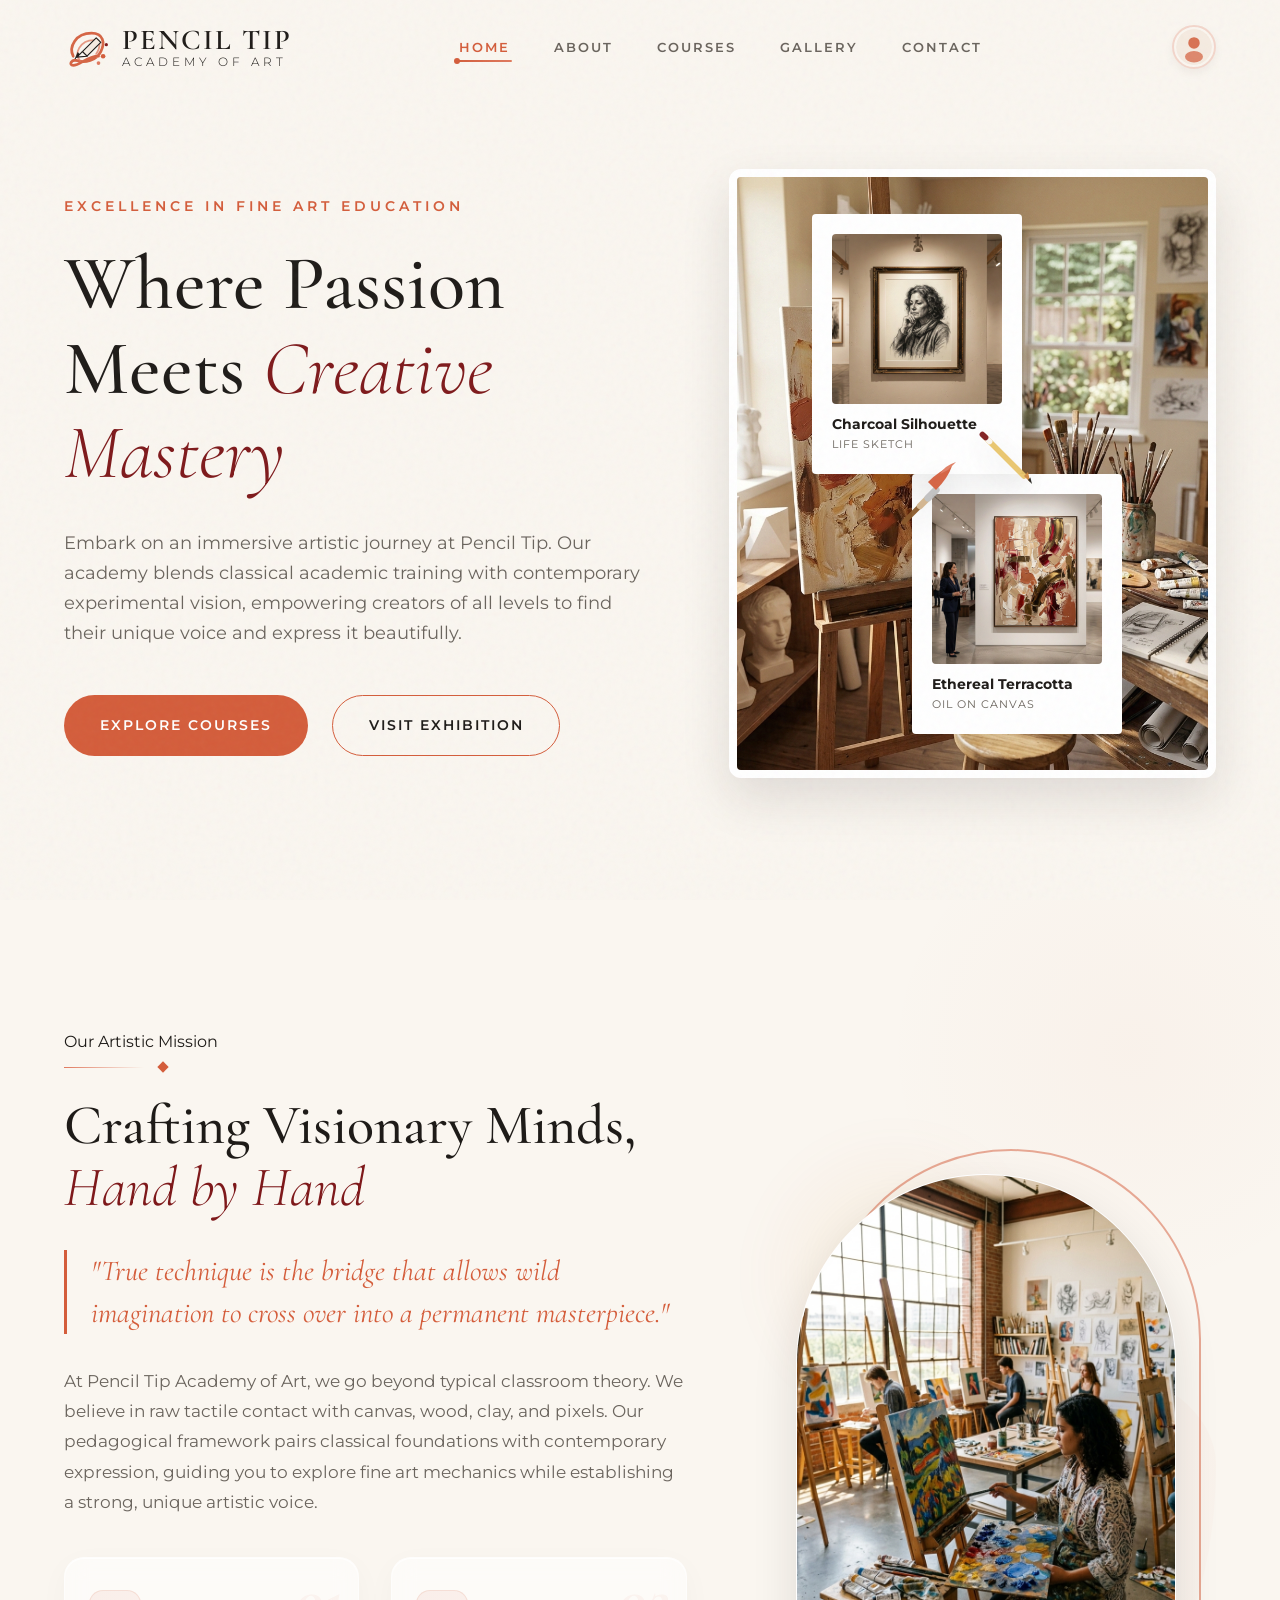
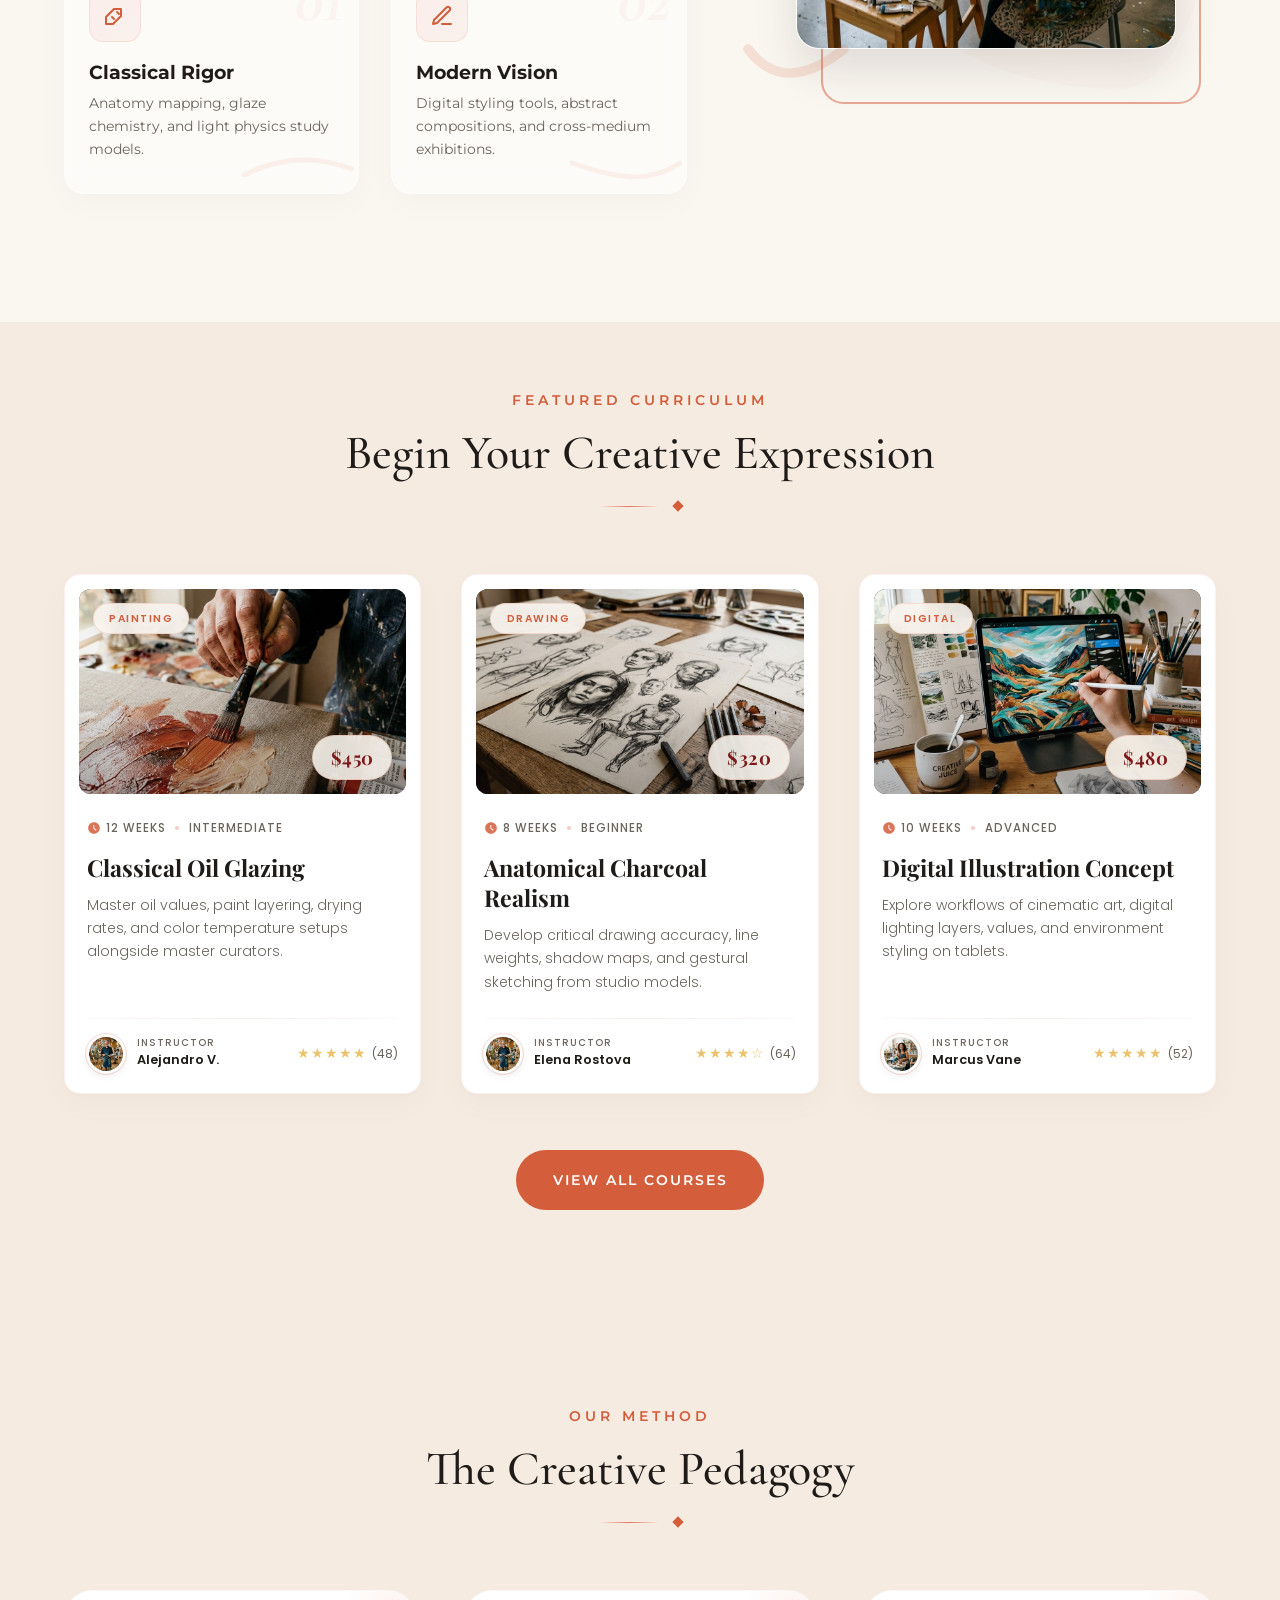
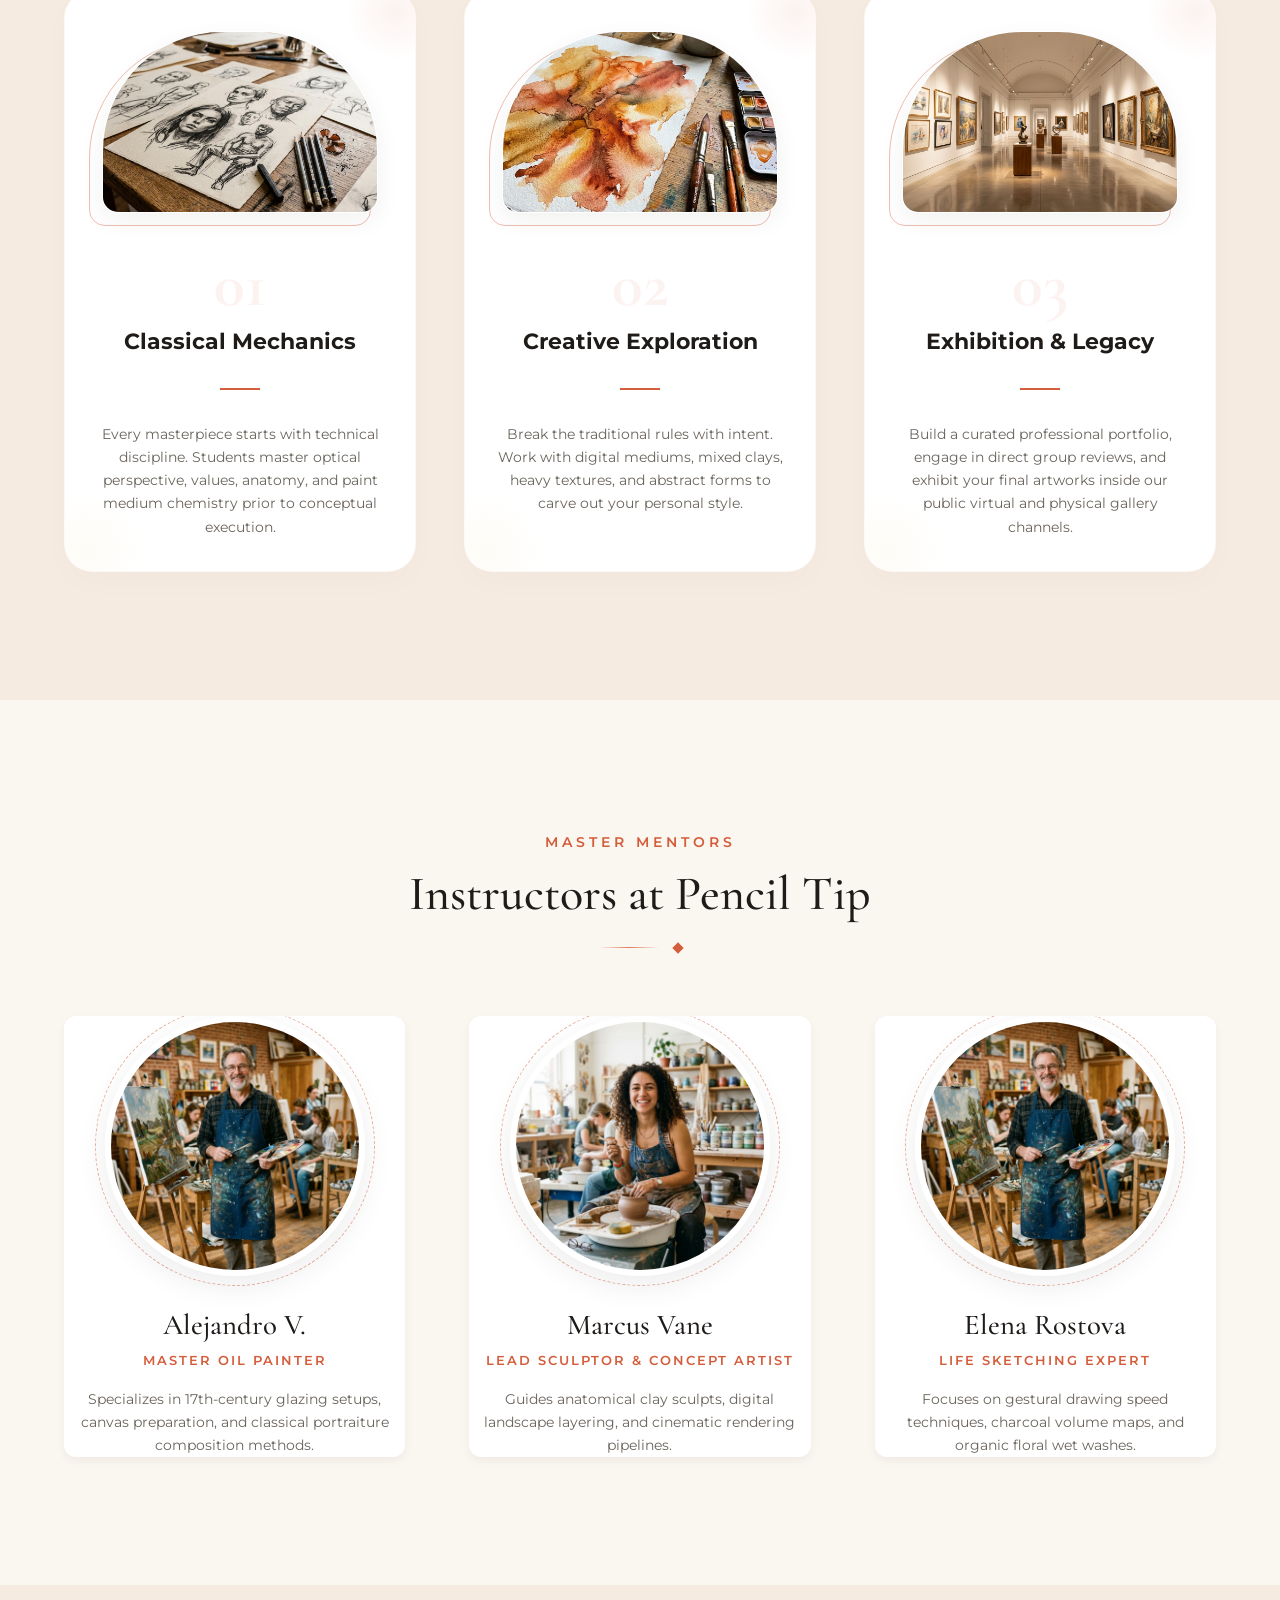
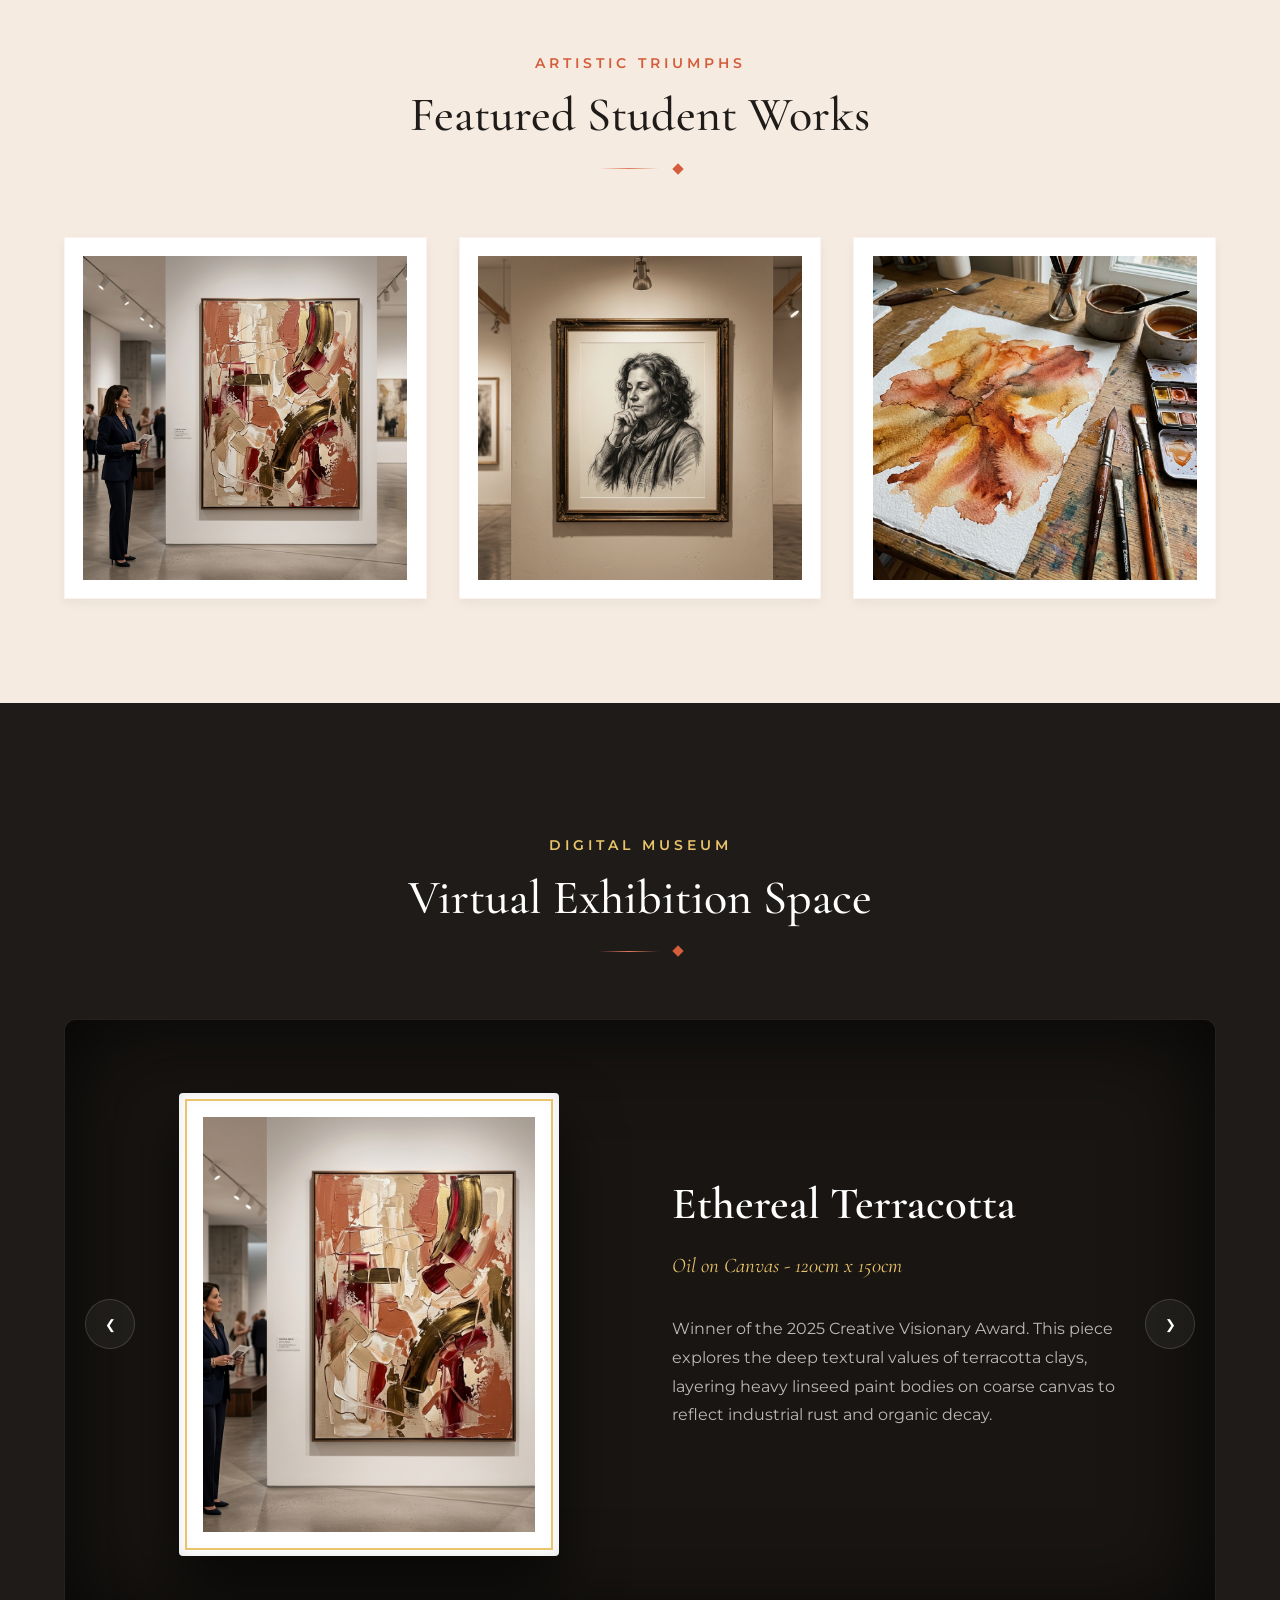
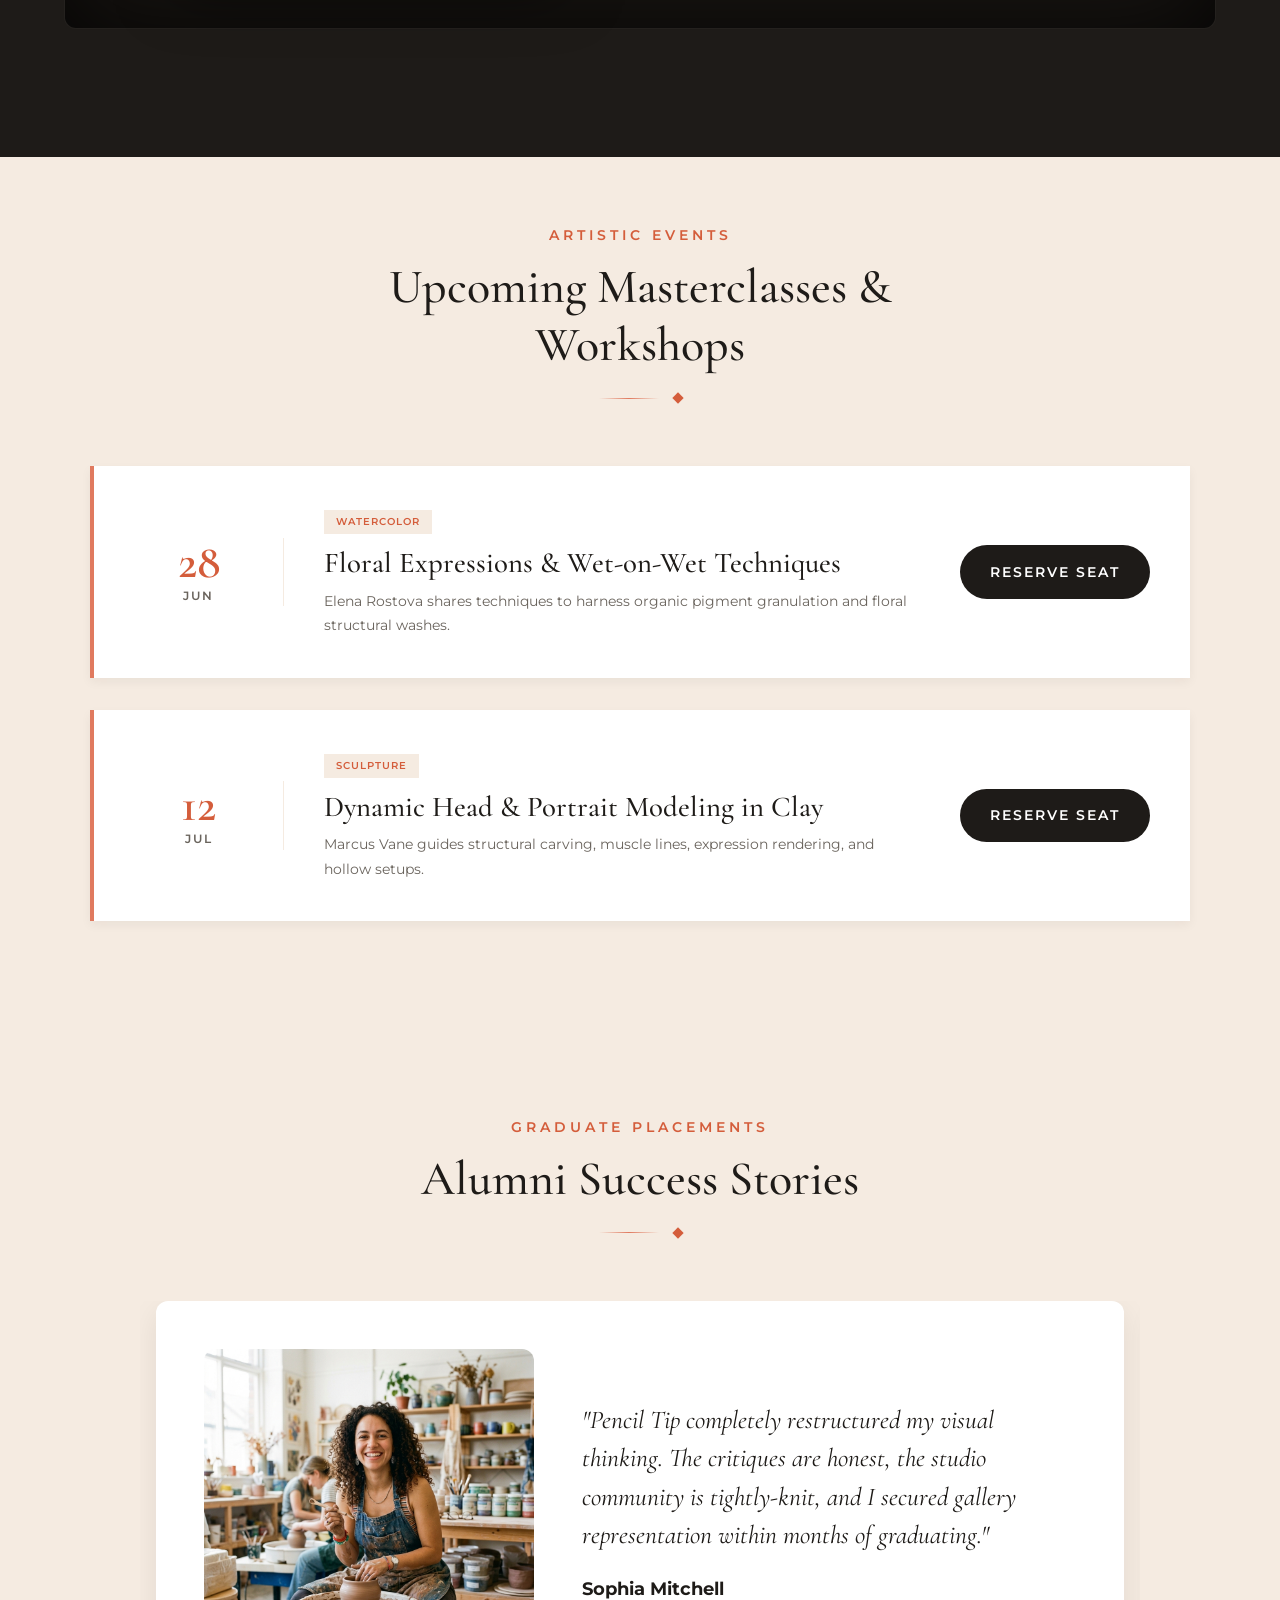
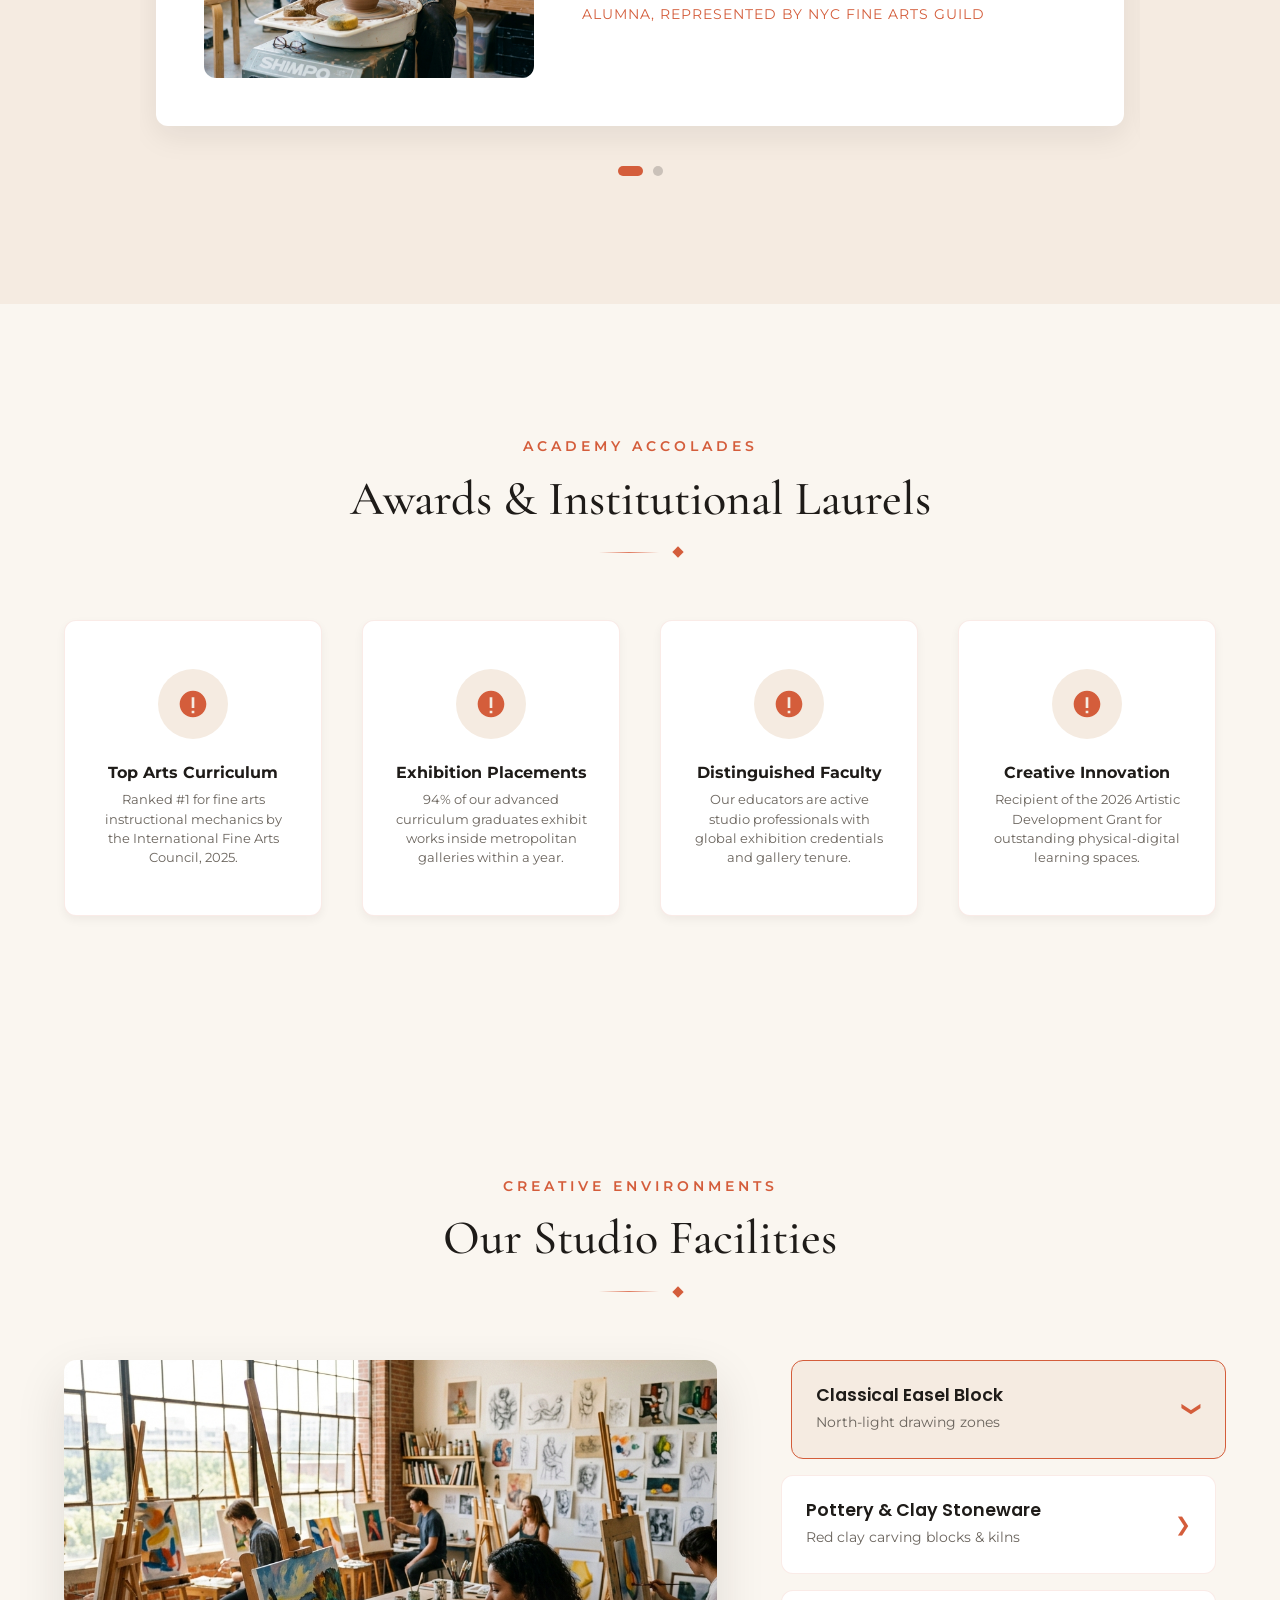
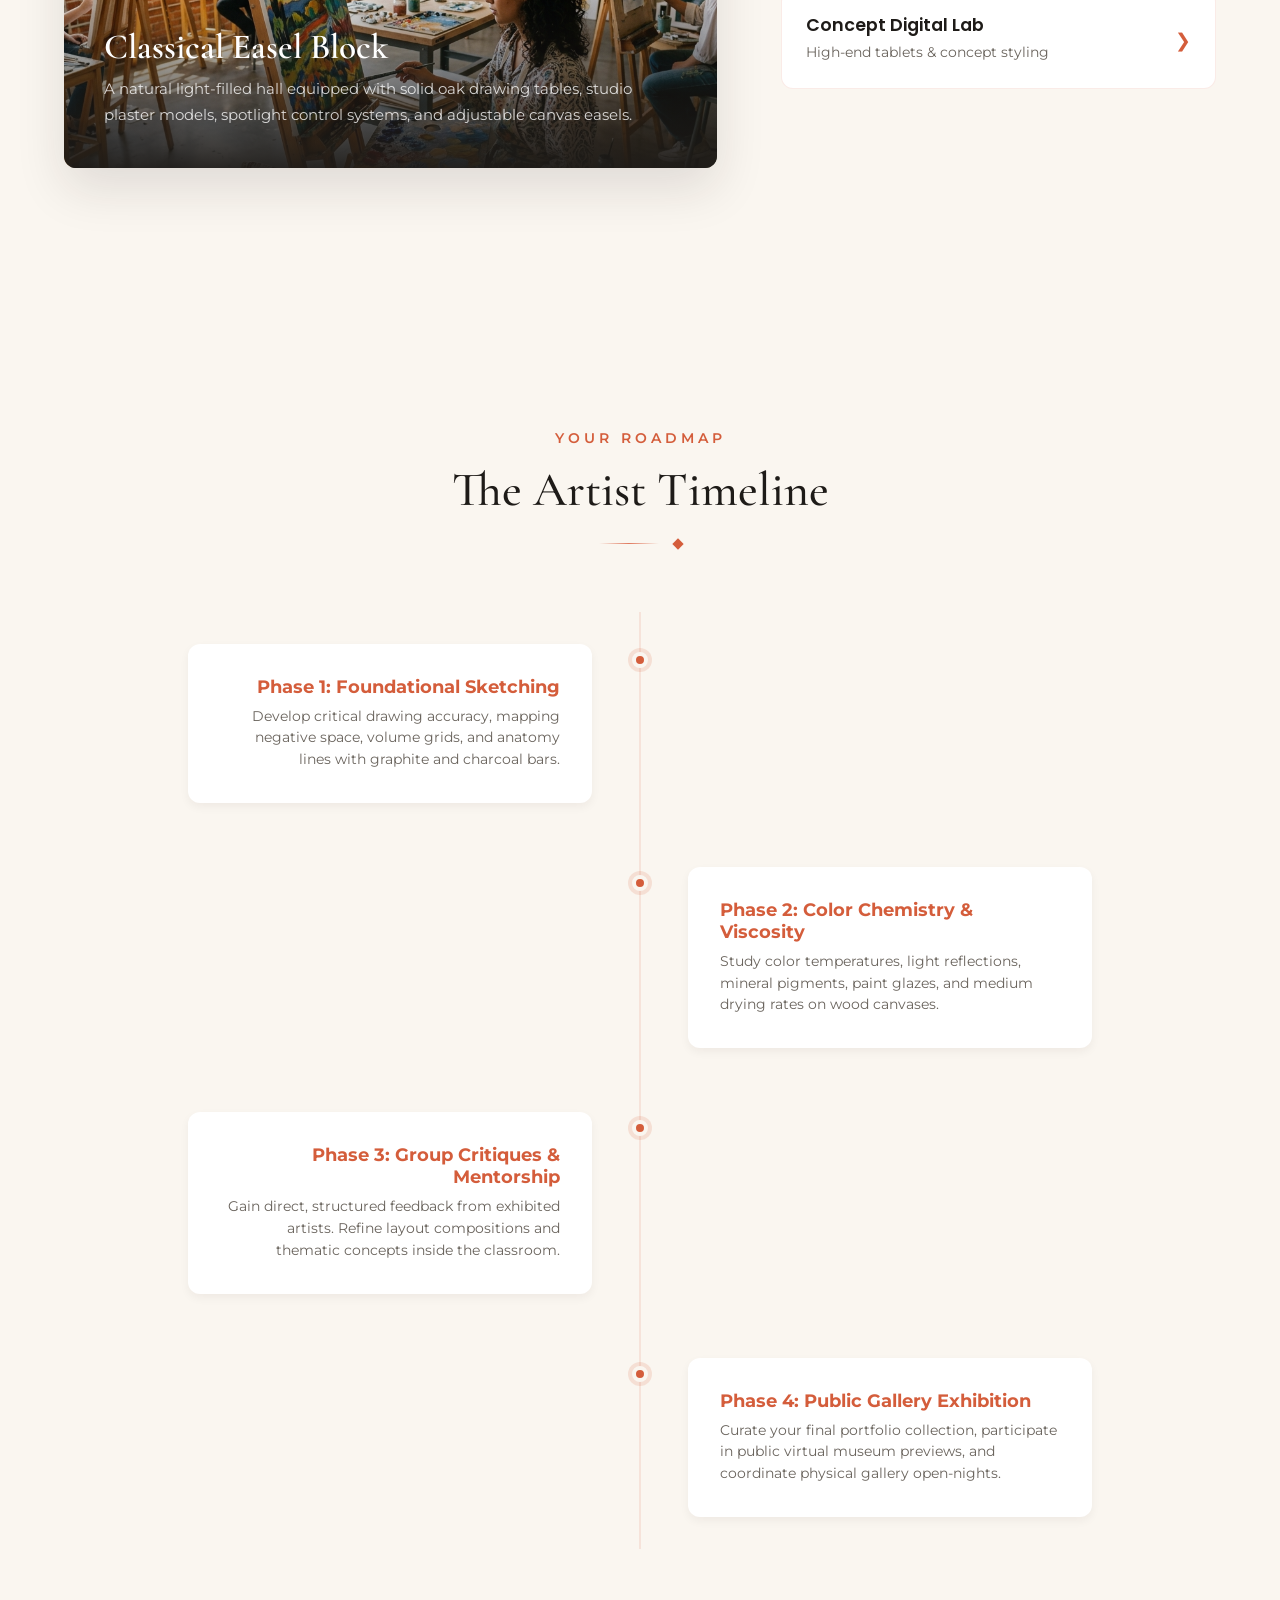
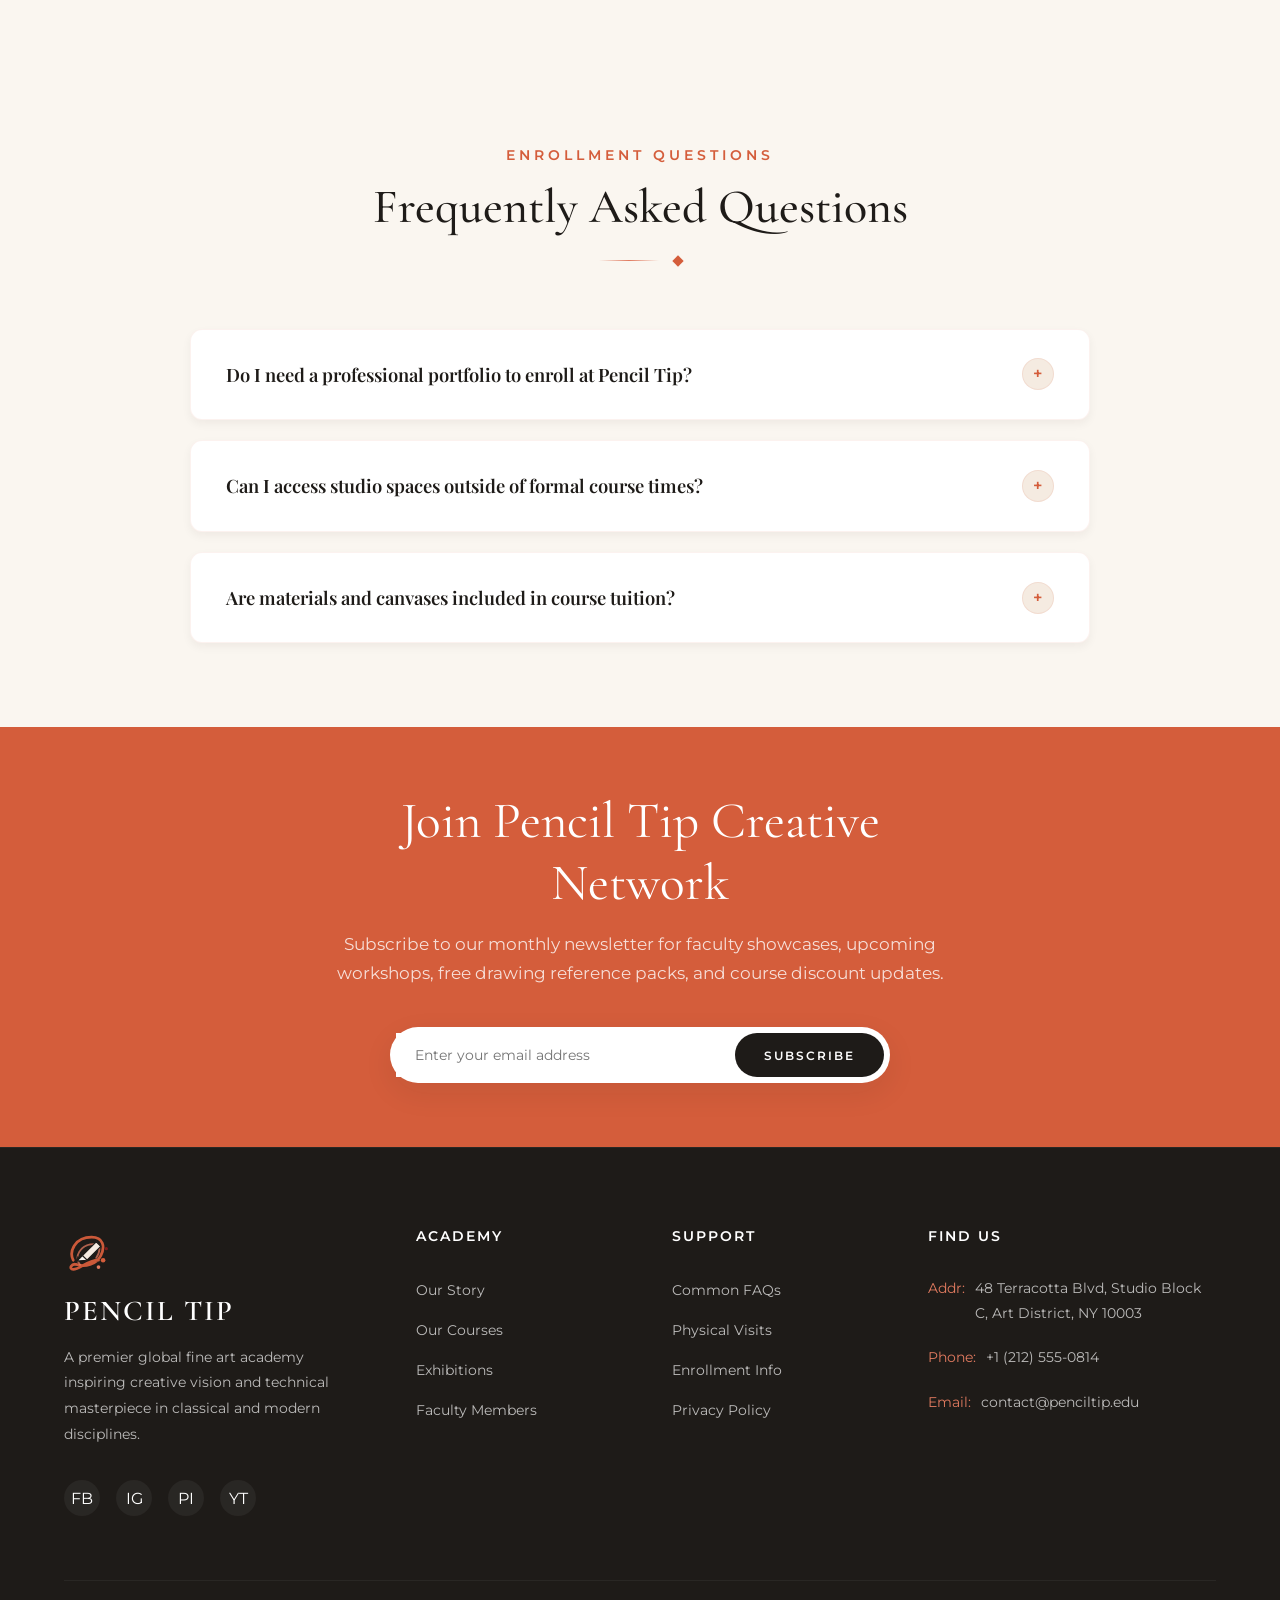
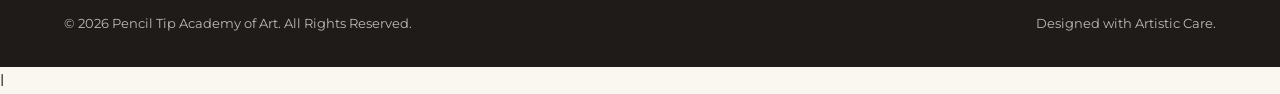
==== index.html @ 86912b14 "Final Commit" ====
<!DOCTYPE html>
<html lang="en">

<head>
  <meta charset="UTF-8">
  <meta name="viewport" content="width=device-width, initial-scale=1.0">
  <meta name="description"
    content="Unleash your creative potential at Pencil Tip Academy of Art. Learn painting, drawing, sculpture, digital design, and watercolor from master artists in our state-of-the-art studio environment.">
  <title>Pencil Tip Academy of Art | Premium Art School & Creative Studio</title>
  <!-- Main Stylesheet -->
  <link rel="stylesheet" href="css/style.css">
</head>

<body>

  <!-- ==========================================
       HEADER / NAVIGATION
       ========================================== -->
  <header>
    <div class="nav-container">
      <a href="index.html" class="logo" id="headerLogo">
        <div class="logo-icon-wrap">
          <svg class="logo-svg" viewBox="0 0 100 100" xmlns="http://www.w3.org/2000/svg">
            <path
              d="M20 70 C 10 50, 25 20, 60 20 C 85 20, 90 40, 80 60 C 70 80, 45 85, 30 80 C 15 75, 10 90, 20 90 C 35 90, 50 70, 75 70"
              fill="none" stroke="var(--brand-primary)" stroke-width="6" stroke-linecap="round" opacity="0.95" />
            <path d="M35 80 C 20 65, 35 35, 65 35 C 80 35, 80 50, 70 65" fill="none" stroke="var(--brand-secondary)"
              stroke-width="4" stroke-linecap="round" opacity="0.75" />
            <polygon points="70,30 80,40 50,70 40,60" fill="var(--bg-secondary)" stroke="var(--text-dark)"
              stroke-width="2.5" stroke-linejoin="round" />
            <polygon points="50,70 40,60 28,72" fill="#FAF6F0" stroke="var(--text-dark)" stroke-width="2.5"
              stroke-linejoin="round" />
            <polygon points="34,66 30,62 24,76" fill="var(--text-dark)" stroke="var(--text-dark)" stroke-width="1.5"
              stroke-linejoin="round" />
            <circle cx="85" cy="70" r="5" fill="var(--brand-primary)" />
            <circle cx="75" cy="85" r="4" fill="var(--brand-secondary)" />
            <circle cx="92" cy="45" r="3.5" fill="var(--accent)" />
          </svg>
        </div>
        <div class="logo-text">Pencil Tip<span>Academy of Art</span></div>
      </a>
      <ul class="nav-menu" id="navMenu">
        <li><a href="index.html" class="nav-link">Home</a></li>
        <li><a href="about.html" class="nav-link">About</a></li>
        <li><a href="courses.html" class="nav-link">Courses</a></li>
        <li><a href="gallery.html" class="nav-link">Gallery</a></li>
        <li><a href="contact.html" class="nav-link">Contact</a></li>
      </ul>
      <!-- User Account -->
      <div class="user-account" id="userAccount">
        <button class="user-profile-btn" id="userProfileBtn" aria-label="Open user account menu" aria-expanded="false"
          aria-haspopup="true">
          <svg class="user-avatar" viewBox="0 0 44 44" fill="none" xmlns="http://www.w3.org/2000/svg">
            <circle cx="22" cy="22" r="22" fill="#F5EBE1" />
            <circle cx="22" cy="17" r="7" fill="#D45D3B" opacity="0.85" />
            <ellipse cx="22" cy="34" rx="11" ry="7" fill="#D45D3B" opacity="0.7" />
          </svg>
        </button>
        <div class="user-dropdown" id="userDropdown" role="menu" aria-label="User account menu">
          <ul class="user-dropdown-links">
            <li role="none"><a href="login.html" role="menuitem" class="user-dropdown-link login-btn">Login</a></li>
            <li role="none"><a href="signup.html" role="menuitem" class="user-dropdown-link signup-btn">Sign Up</a></li>
          </ul>
        </div>
      </div>
      <div class="hamburger" id="hamburgerMenu">
        <span></span>
        <span></span>
        <span></span>
      </div>
      <!-- Mobile Navigation Drawer -->
      <div class="mob-nav-dropdown" id="mobNavDropdown">
        <button class="mob-close-btn" id="mobCloseBtn" aria-label="Close menu">
          <svg viewBox="0 0 24 24" fill="none" xmlns="http://www.w3.org/2000/svg">
            <path d="M18 6L6 18M6 6L18 18" stroke="currentColor" stroke-width="2.5" stroke-linecap="round"
              stroke-linejoin="round" />
          </svg>
        </button>
        <ul class="mob-dropdown-links">
          <li><a href="index.html" class="mob-dropdown-link nav-link">Home</a></li>
          <li><a href="about.html" class="mob-dropdown-link nav-link">About</a></li>
          <li><a href="courses.html" class="mob-dropdown-link nav-link">Courses</a></li>
          <li><a href="gallery.html" class="mob-dropdown-link nav-link">Gallery</a></li>
          <li><a href="contact.html" class="mob-dropdown-link nav-link">Contact</a></li>
        </ul>
      </div>
    </div>
  </header>
  <!-- Mobile Nav Overlay -->
  <div class="nav-overlay" id="navOverlay"></div>

  <!-- ==========================================
       1. HERO SECTION (Immersive 3D Parallax Workspace)
       ========================================== -->
  <section class="hero">


    <div class="hero-container">
      <div class="hero-content reveal">
        <span class="hero-tagline">Excellence in Fine Art Education</span>
        <h1>Where Passion<br>Meets <span>Creative Mastery</span></h1>
        <p>Embark on an immersive artistic journey at Pencil Tip. Our academy blends classical academic training with
          contemporary experimental vision, empowering creators of all levels to find their unique voice and express it
          beautifully.
        </p>
        <div class="hero-cta">
          <a href="courses.html" class="btn btn-primary" id="heroBtnCourses">Explore Courses</a>
          <a href="gallery.html" class="btn btn-secondary" id="heroBtnGallery">Visit Exhibition</a>
        </div>
      </div>

      <div class="parallax-scene reveal">
        <!-- Layer 1: Ambient light glow blob -->
        <div class="parallax-layer" data-depth="0.2">
          <div class="hero-glow-blob"></div>
        </div>

        <!-- Layer 2: Rotating SVG line-art circular elements -->
        <div class="parallax-layer" data-depth="0.4">
          <div class="geometric-grid-art">
            <div class="geometric-ring"></div>
            <div class="geometric-ring-inner"></div>
          </div>
        </div>

        <!-- Layer 3: Realistic sunlit workspace 3D digital rendering -->
        <div class="parallax-layer" data-depth="0.6">
          <div class="workspace-base">
            <img src="images/hero_workspace.png" alt="Pencil Tip Academy wood-easel artist workspace">
          </div>
        </div>

        <!-- Layer 4: Interactive floating cards with textures -->
        <div class="parallax-layer" data-depth="0.9">
          <div class="floating-card card-left">
            <img src="images/gallery_abstract.png" alt="Student oil abstract canvas painting">
            <h4>Ethereal Terracotta</h4>
            <p>Oil on Canvas</p>
          </div>
          <div class="floating-card card-right">
            <img src="images/gallery_portrait.png" alt="Student charcoal shadow sketch portrait">
            <h4>Charcoal Silhouette</h4>
            <p>Life Sketch</p>
          </div>
        </div>

        <!-- Layer 5: Decorative floating tools (paintbrush & sketch pencil) -->
        <div class="parallax-layer" data-depth="1.2">
          <!-- Paintbrush vector tool -->
          <svg class="floating-tool brush" viewBox="0 0 100 100" xmlns="http://www.w3.org/2000/svg">
            <path d="M15 85 L35 65" stroke="#8B5A2B" stroke-width="6" stroke-linecap="round" />
            <path d="M35 65 L45 55" stroke="#D2B48C" stroke-width="8" stroke-linecap="round" />
            <path d="M45 55 L55 45" stroke="#C0C0C0" stroke-width="9" stroke-linecap="round" />
            <path d="M55 45 Q70 30 75 15 Q60 20 45 35 Z" fill="#D45D3B" />
            <path d="M70 20 Q75 15 80 10 Q65 15 60 25 Z" fill="#E07A5F" />
          </svg>
          <!-- Sketch pencil vector tool -->
          <svg class="floating-tool pencil" viewBox="0 0 100 100" xmlns="http://www.w3.org/2000/svg">
            <path d="M15 15 L65 65" stroke="#E9C46A" stroke-width="7" stroke-linecap="round" />
            <path d="M15 15 L22 22" stroke="#FAF6F0" stroke-width="7" stroke-linecap="round" />
            <path d="M13 13 L17 17" stroke="#7E191B" stroke-width="7" stroke-linecap="round" />
            <polygon points="65,65 73,73 70,60" fill="#CD853F" />
            <polygon points="70,70 75,75 73,67" fill="#1E1B18" />
          </svg>
        </div>
      </div>
    </div>
  </section>



  <!-- ==========================================
       3. INSPIRATIONAL INTRODUCTION (Manifesto)
       ========================================== -->
  <section class="manifesto-sec">
    <!-- Decorative background elements -->
    <div class="manifesto-bg-blob"></div>

    <div class="manifesto-grid">
      <div class="manifesto-content reveal">
        <div class="manifesto-header">
          <span class="subtitle">Our Artistic Mission</span>
          <div class="art-divider left-aligned"><span></span></div>
        </div>
        <h2 class="manifesto-title">Crafting Visionary Minds, <span>Hand by Hand</span></h2>
        <div class="manifesto-quote">
          "True technique is the bridge that allows wild imagination to cross over into a permanent masterpiece."
        </div>
        <p class="manifesto-text">
          At Pencil Tip Academy of Art, we go beyond typical classroom theory. We believe in raw tactile contact with
          canvas, wood, clay, and pixels. Our pedagogical framework pairs classical foundations with contemporary
          expression,
          guiding you to explore fine art mechanics while establishing a strong, unique artistic voice.
        </p>
        <div class="manifesto-features">
          <div class="manifesto-card reveal delay-1">
            <div class="card-bg-number">01</div>
            <!-- Brush stroke watermark inside card -->
            <svg class="card-brush-stroke" viewBox="0 0 100 40" fill="none" xmlns="http://www.w3.org/2000/svg">
              <path d="M5 25C25 15 55 5 95 20" stroke="var(--brand-primary)" stroke-width="4" stroke-linecap="round"
                opacity="0.08" />
            </svg>
            <div class="manifesto-card-icon">
              <!-- Classical/Traditional Art Icon (palette/brush drawing compass) -->
              <svg width="24" height="24" viewBox="0 0 24 24" fill="none" stroke="currentColor" stroke-width="2"
                stroke-linecap="round" stroke-linejoin="round">
                <path d="M18 12l-8 8H3v-7l8-8h7z" />
                <path d="M14 8l2 2" />
                <path d="M9 13l2 2" />
              </svg>
            </div>
            <div class="manifesto-card-content">
              <h4>Classical Rigor</h4>
              <p>Anatomy mapping, glaze chemistry, and light physics study models.</p>
            </div>
            <div class="card-glow-border"></div>
          </div>
          <div class="manifesto-card reveal delay-2">
            <div class="card-bg-number">02</div>
            <!-- Brush stroke watermark inside card -->
            <svg class="card-brush-stroke" viewBox="0 0 100 40" fill="none" xmlns="http://www.w3.org/2000/svg">
              <path d="M5 15C35 25 65 35 95 15" stroke="var(--brand-primary)" stroke-width="4" stroke-linecap="round"
                opacity="0.08" />
            </svg>
            <div class="manifesto-card-icon">
              <!-- Modern/Digital Art Icon (pencil/stylus) -->
              <svg width="24" height="24" viewBox="0 0 24 24" fill="none" stroke="currentColor" stroke-width="2"
                stroke-linecap="round" stroke-linejoin="round">
                <path d="M12 20h9" />
                <path d="M16.5 3.5a2.12 2.12 0 0 1 3 3L7 19l-4 1 1-4Z" />
              </svg>
            </div>
            <div class="manifesto-card-content">
              <h4>Modern Vision</h4>
              <p>Digital styling tools, abstract compositions, and cross-medium exhibitions.</p>
            </div>
            <div class="card-glow-border"></div>
          </div>
        </div>
      </div>
      <div class="manifesto-media reveal">
        <!-- Layered background art elements -->
        <div class="media-backdrop-circle"></div>
        <div class="media-backdrop-blob"></div>
        <div class="manifesto-frame">
          <img src="images/studio_interior.png" alt="Light-filled art studio inside Pencil Tip Academy">
        </div>
        <div class="manifesto-backdrop"></div>
        <!-- Floating abstract brush stroke -->
        <svg class="media-floating-stroke" viewBox="0 0 100 100" xmlns="http://www.w3.org/2000/svg">
          <path d="M10,50 Q40,90 90,50" stroke="var(--brand-primary)" stroke-width="8" fill="none" opacity="0.15"
            stroke-linecap="round" />
        </svg>
      </div>
    </div>
  </section>

  <!-- ==========================================
       4. FEATURED CURRICULUM (Programs)
       ========================================== -->
  <section class="section-padding" style="background-color: var(--bg-secondary);">
    <div class="section-header reveal">
      <span class="subtitle">Featured Curriculum</span>
      <h2>Begin Your Creative Expression</h2>
      <div class="art-divider"><span></span></div>
    </div>

    <div class="courses-grid">
      <!-- Course 1: Oil Painting -->
      <div class="course-card reveal">
        <div class="course-img-container">
          <div class="course-img-wrapper">
            <img src="images/course_oil.png" alt="Close-up of oil paints being applied on canvas">
            <div class="course-img-overlay"></div>
          </div>
          <span class="course-tag">Painting</span>
          <div class="course-price-badge">
            <span class="price-amount">$450</span>
          </div>
        </div>
        <div class="course-content">
          <div class="course-header-meta">
            <span>
              <svg class="meta-icon" width="14" height="14" fill="currentColor" viewBox="0 0 24 24">
                <path
                  d="M11.99 2C6.47 2 2 6.48 2 12s4.47 10 9.99 10C17.52 22 22 17.52 22 12S17.52 2 11.99 2zm3.3 14.88L11 13V7h1.5v5.25l3.85 2.22-.76 1.41z" />
              </svg>
              12 Weeks
            </span>
            <span class="meta-separator">•</span>
            <span>Intermediate</span>
          </div>
          <h3 class="course-title">Classical Oil Glazing</h3>
          <p class="course-description">Master oil values, paint layering, drying rates, and color temperature setups
            alongside master curators.</p>
          <div class="course-footer-divider"></div>
          <div class="course-footer">
            <div class="course-instructor">
              <div class="instructor-avatar-wrapper">
                <img src="images/faculty_1.png" alt="Alejandro V." class="instructor-avatar">
                <div class="avatar-ring"></div>
              </div>
              <div class="instructor-info">
                <span class="instructor-label">Instructor</span>
                <span class="instructor-name">Alejandro V.</span>
              </div>
            </div>
            <div class="course-rating-wrapper">
              <div class="course-rating">
                <span class="stars-gold">&#9733;&#9733;&#9733;&#9733;&#9733;</span>
                <span class="rating-count">(48)</span>
              </div>
            </div>
          </div>
        </div>
      </div>

      <!-- Course 2: Sketching -->
      <div class="course-card reveal">
        <div class="course-img-container">
          <div class="course-img-wrapper">
            <img src="images/course_sketch.png" alt="Charcoal sketch of human anatomy drawings">
            <div class="course-img-overlay"></div>
          </div>
          <span class="course-tag">Drawing</span>
          <div class="course-price-badge">
            <span class="price-amount">$320</span>
          </div>
        </div>
        <div class="course-content">
          <div class="course-header-meta">
            <span>
              <svg class="meta-icon" width="14" height="14" fill="currentColor" viewBox="0 0 24 24">
                <path
                  d="M11.99 2C6.47 2 2 6.48 2 12s4.47 10 9.99 10C17.52 22 22 17.52 22 12S17.52 2 11.99 2zm3.3 14.88L11 13V7h1.5v5.25l3.85 2.22-.76 1.41z" />
              </svg>
              8 Weeks
            </span>
            <span class="meta-separator">•</span>
            <span>Beginner</span>
          </div>
          <h3 class="course-title">Anatomical Charcoal Realism</h3>
          <p class="course-description">Develop critical drawing accuracy, line weights, shadow maps, and gestural
            sketching from studio models.</p>
          <div class="course-footer-divider"></div>
          <div class="course-footer">
            <div class="course-instructor">
              <div class="instructor-avatar-wrapper">
                <img src="images/faculty_1.png" alt="Elena Rostova" class="instructor-avatar">
                <div class="avatar-ring"></div>
              </div>
              <div class="instructor-info">
                <span class="instructor-label">Instructor</span>
                <span class="instructor-name">Elena Rostova</span>
              </div>
            </div>
            <div class="course-rating-wrapper">
              <div class="course-rating">
                <span class="stars-gold">&#9733;&#9733;&#9733;&#9733;&#9734;</span>
                <span class="rating-count">(64)</span>
              </div>
            </div>
          </div>
        </div>
      </div>

      <!-- Course 3: Digital Art -->
      <div class="course-card reveal">
        <div class="course-img-container">
          <div class="course-img-wrapper">
            <img src="images/course_digital.png" alt="Creative graphic designer using digital drawing tablet">
            <div class="course-img-overlay"></div>
          </div>
          <span class="course-tag">Digital</span>
          <div class="course-price-badge">
            <span class="price-amount">$480</span>
          </div>
        </div>
        <div class="course-content">
          <div class="course-header-meta">
            <span>
              <svg class="meta-icon" width="14" height="14" fill="currentColor" viewBox="0 0 24 24">
                <path
                  d="M11.99 2C6.47 2 2 6.48 2 12s4.47 10 9.99 10C17.52 22 22 17.52 22 12S17.52 2 11.99 2zm3.3 14.88L11 13V7h1.5v5.25l3.85 2.22-.76 1.41z" />
              </svg>
              10 Weeks
            </span>
            <span class="meta-separator">•</span>
            <span>Advanced</span>
          </div>
          <h3 class="course-title">Digital Illustration Concept</h3>
          <p class="course-description">Explore workflows of cinematic art, digital lighting layers, values, and
            environment styling on tablets.</p>
          <div class="course-footer-divider"></div>
          <div class="course-footer">
            <div class="course-instructor">
              <div class="instructor-avatar-wrapper">
                <img src="images/faculty_2.png" alt="Marcus Vane" class="instructor-avatar">
                <div class="avatar-ring"></div>
              </div>
              <div class="instructor-info">
                <span class="instructor-label">Instructor</span>
                <span class="instructor-name">Marcus Vane</span>
              </div>
            </div>
            <div class="course-rating-wrapper">
              <div class="course-rating">
                <span class="stars-gold">&#9733;&#9733;&#9733;&#9733;&#9733;</span>
                <span class="rating-count">(52)</span>
              </div>
            </div>
          </div>
        </div>
      </div>
    </div>

    <div style="text-align: center; margin-top: 3.5rem;" class="reveal">
      <a href="courses.html" class="btn btn-primary" id="viewAllCoursesBtn">View All Courses</a>
    </div>
  </section>

  <!-- ==========================================
       5. CREATIVE LEARNING JOURNEY (Pedagogy)
       ========================================== -->
  <section class="pedagogy-sec">
    <div class="section-header reveal">
      <span class="subtitle">Our Method</span>
      <h2>The Creative Pedagogy</h2>
      <div class="art-divider"><span></span></div>
    </div>

    <div class="pedagogy-grid">
      <!-- Step 1 -->
      <div class="pedagogy-card reveal delay-1">
        <div class="pedagogy-media-container">
          <div class="pedagogy-img-wrapper">
            <img src="images/course_sketch.png" alt="Student drawing anatomy sketch with charcoal">
          </div>
          <div class="pedagogy-img-backdrop"></div>
        </div>
        <div class="pedagogy-num">01</div>
        <h3>Classical Mechanics</h3>
        <div class="pedagogy-divider"></div>
        <p>Every masterpiece starts with technical discipline. Students master optical perspective, values, anatomy, and
          paint medium chemistry prior to conceptual execution.</p>
      </div>
      <!-- Step 2 -->
      <div class="pedagogy-card reveal delay-2">
        <div class="pedagogy-media-container">
          <div class="pedagogy-img-wrapper">
            <img src="images/course_watercolor.png" alt="Artists experimenting with colorful paints in studio">
          </div>
          <div class="pedagogy-img-backdrop"></div>
        </div>
        <div class="pedagogy-num">02</div>
        <h3>Creative Exploration</h3>
        <div class="pedagogy-divider"></div>
        <p>Break the traditional rules with intent. Work with digital mediums, mixed clays, heavy textures, and abstract
          forms to carve out your personal style.</p>
      </div>
      <!-- Step 3 -->
      <div class="pedagogy-card reveal delay-3">
        <div class="pedagogy-media-container">
          <div class="pedagogy-img-wrapper">
            <img src="images/gallery_hero_bg.jpg" alt="Art gallery exhibition hall filled with framed paintings">
          </div>
          <div class="pedagogy-img-backdrop"></div>
        </div>
        <div class="pedagogy-num">03</div>
        <h3>Exhibition & Legacy</h3>
        <div class="pedagogy-divider"></div>
        <p>Build a curated professional portfolio, engage in direct group reviews, and exhibit your final artworks
          inside our public virtual and physical gallery channels.</p>
      </div>
    </div>
  </section>

  <!-- ==========================================
       6. PROFESSIONAL INSTRUCTORS (Faculty)
       ========================================== -->
  <section class="faculty-showcase">
    <div class="section-header reveal">
      <span class="subtitle">Master Mentors</span>
      <h2>Instructors at Pencil Tip</h2>
      <div class="art-divider"><span></span></div>
    </div>

    <div class="faculty-showcase-grid">
      <!-- Member 1 -->
      <div class="faculty-card reveal">
        <div class="faculty-img-wrap">
          <img src="images/faculty_1.png" alt="Alejandro V.">
          <div class="faculty-decor-ring"></div>
        </div>
        <h3>Alejandro V.</h3>
        <span class="role">Master Oil Painter</span>
        <p>Specializes in 17th-century glazing setups, canvas preparation, and classical portraiture composition
          methods.</p>
      </div>

      <!-- Member 2 -->
      <div class="faculty-card reveal">
        <div class="faculty-img-wrap">
          <img src="images/faculty_2.png" alt="Marcus Vane">
          <div class="faculty-decor-ring"></div>
        </div>
        <h3>Marcus Vane</h3>
        <span class="role">Lead Sculptor & Concept Artist</span>
        <p>Guides anatomical clay sculpts, digital landscape layering, and cinematic rendering pipelines.</p>
      </div>

      <!-- Member 3 -->
      <div class="faculty-card reveal">
        <div class="faculty-img-wrap">
          <img src="images/faculty_1.png" alt="Elena Rostova">
          <div class="faculty-decor-ring"></div>
        </div>
        <h3>Elena Rostova</h3>
        <span class="role">Life Sketching Expert</span>
        <p>Focuses on gestural drawing speed techniques, charcoal volume maps, and organic floral wet washes.</p>
      </div>
    </div>
  </section>

  <!-- ==========================================
       7. STUDENT MASTERPIECES (Masonry Spotlight)
       ========================================== -->
  <section class="section-padding" style="background-color: var(--bg-secondary);">
    <div class="section-header reveal">
      <span class="subtitle">Artistic Triumphs</span>
      <h2>Featured Student Works</h2>
      <div class="art-divider"><span></span></div>
    </div>

    <div class="gallery-grid">
      <div class="gallery-item reveal">
        <div class="gallery-img-wrapper">
          <img src="images/gallery_abstract.png" alt="Ethereal Terracotta painting">
        </div>
        <div class="gallery-overlay">
          <h3>Ethereal Terracotta</h3>
          <p>Oil Canvas - Evelyn Parker, Alumna 2025</p>
        </div>
      </div>

      <div class="gallery-item reveal">
        <div class="gallery-img-wrapper">
          <img src="images/gallery_portrait.png" alt="The Silent Wisdom charcoal drawing">
        </div>
        <div class="gallery-overlay">
          <h3>The Silent Wisdom</h3>
          <p>Charcoal - Liam Croft, Student</p>
        </div>
      </div>

      <div class="gallery-item reveal">
        <div class="gallery-img-wrapper">
          <img src="images/course_watercolor.png" alt="Hues of Autumn watercolor">
        </div>
        <div class="gallery-overlay">
          <h3>Hues of Autumn</h3>
          <p>Watercolor - Chloe Sinclair, Alumna 2024</p>
        </div>
      </div>
    </div>
  </section>

  <!-- ==========================================
       8. VIRTUAL GALLERY SHOWCASE (Exhibition Slides)
       ========================================== -->
  <section class="virtual-exhibition">
    <div class="section-header reveal">
      <span class="subtitle" style="color: var(--brand-mustard);">Digital Museum</span>
      <h2 style="color: var(--white);">Virtual Exhibition Space</h2>
      <div class="art-divider"><span></span></div>
    </div>

    <div class="gallery-wall reveal">
      <!-- Prev & Next Arrows -->
      <button class="exhibition-nav-btn prev" aria-label="Previous artwork">&#10094;</button>
      <button class="exhibition-nav-btn next" aria-label="Next artwork">&#10095;</button>

      <div class="exhibition-slider">
        <!-- Slide 1 -->
        <div class="exhibition-slide active">
          <div class="slide-frame-wrap">
            <div class="gallery-gilded-frame">
              <img src="images/gallery_abstract.png" alt="Ethereal Terracotta painting">
            </div>
          </div>
          <div class="slide-details">
            <h3>Ethereal Terracotta</h3>
            <div class="meta">Oil on Canvas - 120cm x 150cm</div>
            <p>Winner of the 2025 Creative Visionary Award. This piece explores the deep textural values of terracotta
              clays,
              layering heavy linseed paint bodies on coarse canvas to reflect industrial rust and organic decay.</p>
          </div>
        </div>

        <!-- Slide 2 -->
        <div class="exhibition-slide">
          <div class="slide-frame-wrap">
            <div class="gallery-gilded-frame">
              <img src="images/gallery_portrait.png" alt="The Silent Wisdom drawing">
            </div>
          </div>
          <div class="slide-details">
            <h3>The Silent Wisdom</h3>
            <div class="meta">Charcoal on Fabriano Sheet</div>
            <p>A stunning exploration of negative space and deep shadow values. Liam Croft masterfully wraps anatomical
              features
              in dense graphite fields, creating a highly cinematic atmosphere.</p>
          </div>
        </div>

        <!-- Slide 3 -->
        <div class="exhibition-slide">
          <div class="slide-frame-wrap">
            <div class="gallery-gilded-frame">
              <img src="images/course_watercolor.png" alt="Hues of Autumn watercolor">
            </div>
          </div>
          <div class="slide-details">
            <h3>Hues of Autumn</h3>
            <div class="meta">Watercolor on Cold-Press Paper</div>
            <p>Chloe Sinclair showcases fluid dynamics and granular control, harnessing botanical flow shapes in
              terracotta
              pigments and warm ochre washes.</p>
          </div>
        </div>
      </div>
    </div>
  </section>

  <!-- ==========================================
       9. UPCOMING WORKSHOPS & MASTERCLASSES
       ========================================== -->
  <section class="section-padding workshops-bg">
    <div class="section-header reveal">
      <span class="subtitle">Artistic Events</span>
      <h2>Upcoming Masterclasses & Workshops</h2>
      <div class="art-divider"><span></span></div>
    </div>

    <div class="workshops-list">
      <!-- Event 1 -->
      <div class="workshop-row reveal">
        <div class="workshop-date">
          <div class="date-day">28</div>
          <div class="date-month">Jun</div>
        </div>
        <div class="workshop-details">
          <span class="tag">Watercolor</span>
          <h3>Floral Expressions & Wet-on-Wet Techniques</h3>
          <p>Elena Rostova shares techniques to harness organic pigment granulation and floral structural washes.</p>
        </div>
        <div class="workshop-action">
          <a href="contact.html?event=watercolor" class="btn btn-dark btn-sm">Reserve Seat</a>
        </div>
      </div>

      <!-- Event 2 -->
      <div class="workshop-row reveal">
        <div class="workshop-date">
          <div class="date-day">12</div>
          <div class="date-month">Jul</div>
        </div>
        <div class="workshop-details">
          <span class="tag">Sculpture</span>
          <h3>Dynamic Head & Portrait Modeling in Clay</h3>
          <p>Marcus Vane guides structural carving, muscle lines, expression rendering, and hollow setups.</p>
        </div>
        <div class="workshop-action">
          <a href="contact.html?event=clay" class="btn btn-dark btn-sm">Reserve Seat</a>
        </div>
      </div>
    </div>
  </section>

  <!-- ==========================================
       10. SUCCESS STORIES (Testimonials Carousel)
       ========================================== -->
  <section class="success-stories">
    <div class="section-header reveal">
      <span class="subtitle">Graduate Placements</span>
      <h2>Alumni Success Stories</h2>
      <div class="art-divider"><span></span></div>
    </div>

    <div class="success-slider reveal">
      <div class="success-slide-container">
        <!-- Story 1 -->
        <div class="success-slide">
          <div class="success-card-layout">
            <div class="success-img">
              <img src="images/faculty_2.png" alt="Sophia Mitchell">
            </div>
            <div class="success-content">
              <div class="success-quote">
                "Pencil Tip completely restructured my visual thinking. The critiques are honest, the studio community
                is tightly-knit, and I secured gallery representation within months of graduating."
              </div>
              <div class="success-author">
                <h4>Sophia Mitchell</h4>
                <p>Alumna, Represented by NYC Fine Arts Guild</p>
              </div>
            </div>
          </div>
        </div>

        <!-- Story 2 -->
        <div class="success-slide">
          <div class="success-card-layout">
            <div class="success-img">
              <img src="images/faculty_1.png" alt="Evelyn Parker">
            </div>
            <div class="success-content">
              <div class="success-quote">
                "Developing my oil glazing portfolio under Alejandro's mentorship gave me the technical confidence to
                open my own private instruction workshop studio block."
              </div>
              <div class="success-author">
                <h4>Evelyn Parker</h4>
                <p>Alumna, Owner of Parker Studio Group</p>
              </div>
            </div>
          </div>
        </div>
      </div>

      <!-- Controls -->
      <div class="success-carousel-controls">
        <span class="success-carousel-dot active" data-slide="0"></span>
        <span class="success-carousel-dot" data-slide="1"></span>
      </div>
    </div>
  </section>

  <!-- ==========================================
       11. AWARDS & RECOGNITIONS
       ========================================== -->
  <section class="awards-sec">
    <div class="section-header reveal">
      <span class="subtitle">academy accolades</span>
      <h2>Awards & Institutional Laurels</h2>
      <div class="art-divider"><span></span></div>
    </div>

    <div class="awards-grid">
      <!-- Award 1 -->
      <div class="award-card reveal">
        <div class="award-icon-wrap">
          <svg width="32" height="32" viewBox="0 0 24 24" fill="currentColor">
            <path
              d="M12 2C6.48 2 2 6.48 2 12s4.48 10 10 10 10-4.48 10-10S17.52 2 12 2zm1 17h-2v-2h2v2zm0-4h-2V7h2v8z" />
          </svg>
        </div>
        <h4>Top Arts Curriculum</h4>
        <p>Ranked #1 for fine arts instructional mechanics by the International Fine Arts Council, 2025.</p>
      </div>

      <!-- Award 2 -->
      <div class="award-card reveal">
        <div class="award-icon-wrap">
          <svg width="32" height="32" viewBox="0 0 24 24" fill="currentColor">
            <path
              d="M12 2C6.48 2 2 6.48 2 12s4.48 10 10 10 10-4.48 10-10S17.52 2 12 2zm1 17h-2v-2h2v2zm0-4h-2V7h2v8z" />
          </svg>
        </div>
        <h4>Exhibition Placements</h4>
        <p>94% of our advanced curriculum graduates exhibit works inside metropolitan galleries within a year.</p>
      </div>

      <!-- Award 3 -->
      <div class="award-card reveal">
        <div class="award-icon-wrap">
          <svg width="32" height="32" viewBox="0 0 24 24" fill="currentColor">
            <path
              d="M12 2C6.48 2 2 6.48 2 12s4.48 10 10 10 10-4.48 10-10S17.52 2 12 2zm1 17h-2v-2h2v2zm0-4h-2V7h2v8z" />
          </svg>
        </div>
        <h4>Distinguished Faculty</h4>
        <p>Our educators are active studio professionals with global exhibition credentials and gallery tenure.</p>
      </div>

      <!-- Award 4 -->
      <div class="award-card reveal">
        <div class="award-icon-wrap">
          <svg width="32" height="32" viewBox="0 0 24 24" fill="currentColor">
            <path
              d="M12 2C6.48 2 2 6.48 2 12s4.48 10 10 10 10-4.48 10-10S17.52 2 12 2zm1 17h-2v-2h2v2zm0-4h-2V7h2v8z" />
          </svg>
        </div>
        <h4>Creative Innovation</h4>
        <p>Recipient of the 2026 Artistic Development Grant for outstanding physical-digital learning spaces.</p>
      </div>
    </div>
  </section>

  <!-- ==========================================
       12. CREATIVE STUDIO FACILITIES
       ========================================== -->
  <section class="facilities-sec">
    <div class="section-header reveal">
      <span class="subtitle">Creative Environments</span>
      <h2>Our Studio Facilities</h2>
      <div class="art-divider"><span></span></div>
    </div>

    <div class="facilities-grid">
      <!-- Left image show panel -->
      <div class="facility-showcase-panel reveal">
        <img src="images/studio_interior.png" alt="Classical Easel Block Studio">
        <div class="facility-overlay-desc">
          <h3>Classical Easel Block</h3>
          <p>A natural light-filled hall equipped with solid oak drawing tables, studio plaster models, spotlight
            control systems, and adjustable canvas easels.</p>
        </div>
      </div>

      <!-- Right list navigation tabs -->
      <div class="facilities-list reveal">
        <!-- Tab 1 -->
        <div class="facility-tab-item active" data-image="images/studio_interior.png"
          data-heading="Classical Easel Block"
          data-desc="A natural light-filled hall equipped with solid oak drawing tables, studio plaster models, spotlight control systems, and adjustable canvas easels.">
          <div>
            <h4>Classical Easel Block</h4>
            <p>North-light drawing zones</p>
          </div>
          <span class="facility-arrow">&#10095;</span>
        </div>

        <!-- Tab 2 -->
        <div class="facility-tab-item" data-image="images/hero_workspace.png" data-heading="Pottery & Clay Stoneware"
          data-desc="Fully outfitted clay studio supporting stoneware carving, wheel spinning, mineral glaze chemistry, and high-temperature electric/reduction kilns.">
          <div>
            <h4>Pottery & Clay Stoneware</h4>
            <p>Red clay carving blocks & kilns</p>
          </div>
          <span class="facility-arrow">&#10095;</span>
        </div>

        <!-- Tab 3 -->
        <div class="facility-tab-item" data-image="images/course_digital.png" data-heading="Concept Digital Lab"
          data-desc="Modern workspaces holding Wacom Cintiq graphics displays, advanced painting software, and depth scanners for cinematic animation designers.">
          <div>
            <h4>Concept Digital Lab</h4>
            <p>High-end tablets & concept styling</p>
          </div>
          <span class="facility-arrow">&#10095;</span>
        </div>
      </div>
    </div>
  </section>

  <!-- ==========================================
       13. LEARNING PROCESS ROADMAP (Timeline)
       ========================================== -->
  <section class="timeline-sec">
    <div class="section-header reveal">
      <span class="subtitle">Your Roadmap</span>
      <h2>The Artist Timeline</h2>
      <div class="art-divider"><span></span></div>
    </div>

    <div class="timeline-v-path">
      <!-- Item 1 -->
      <div class="timeline-v-item left reveal">
        <div class="timeline-v-node"></div>
        <div class="timeline-v-card">
          <h4>Phase 1: Foundational Sketching</h4>
          <p>Develop critical drawing accuracy, mapping negative space, volume grids, and anatomy lines with graphite
            and charcoal bars.</p>
        </div>
      </div>

      <!-- Item 2 -->
      <div class="timeline-v-item right reveal">
        <div class="timeline-v-node"></div>
        <div class="timeline-v-card">
          <h4>Phase 2: Color Chemistry & Viscosity</h4>
          <p>Study color temperatures, light reflections, mineral pigments, paint glazes, and medium drying rates on
            wood canvases.</p>
        </div>
      </div>

      <!-- Item 3 -->
      <div class="timeline-v-item left reveal">
        <div class="timeline-v-node"></div>
        <div class="timeline-v-card">
          <h4>Phase 3: Group Critiques & Mentorship</h4>
          <p>Gain direct, structured feedback from exhibited artists. Refine layout compositions and thematic concepts
            inside the classroom.</p>
        </div>
      </div>

      <!-- Item 4 -->
      <div class="timeline-v-item right reveal">
        <div class="timeline-v-node"></div>
        <div class="timeline-v-card">
          <h4>Phase 4: Public Gallery Exhibition</h4>
          <p>Curate your final portfolio collection, participate in public virtual museum previews, and coordinate
            physical gallery open-nights.</p>
        </div>
      </div>
    </div>
  </section>

  <!-- ==========================================
       14. ART ACADEMIC FAQs
       ========================================== -->
  <section class="section-padding">
    <div class="section-header reveal">
      <span class="subtitle">Enrollment Questions</span>
      <h2>Frequently Asked Questions</h2>
      <div class="art-divider"><span></span></div>
    </div>

    <div class="faq-accordion-container reveal" style="max-width: 900px; margin: 0 auto;">
      <!-- FAQ 1 -->
      <div class="faq-item">
        <button class="faq-header">
          <span>Do I need a professional portfolio to enroll at Pencil Tip?</span>
          <span class="faq-icon">+</span>
        </button>
        <div class="faq-content">
          <p>We welcome creators of all experience levels! For entry-level foundation classes, no previous portfolio is
            required.
            Advanced programs (such as Classical Oil Glazing or Cinematic Digital Concept Art) recommend submitting 5-8
            examples
            of your current drawing or painting work for appropriate placement evaluation.</p>
        </div>
      </div>

      <!-- FAQ 2 -->
      <div class="faq-item">
        <button class="faq-header">
          <span>Can I access studio spaces outside of formal course times?</span>
          <span class="faq-icon">+</span>
        </button>
        <div class="faq-content">
          <p>Absolutely! Premium enrollment includes 24/7 access to our easel block, drawing zones, and pottery studios,
            enabling students to work at their own pace. Dedicated support staff remain on-site during daytime studio
            shifts
            to assist with materials management.</p>
        </div>
      </div>

      <!-- FAQ 3 -->
      <div class="faq-item">
        <button class="faq-header">
          <span>Are materials and canvases included in course tuition?</span>
          <span class="faq-icon">+</span>
        </button>
        <div class="faq-content">
          <p>Standard drawing paper, sketching charcoal, plaster models, and basic clay blocks are fully provided.
            Canvases, specific oil paint lines, and personal digital drawing styluses are bought independently.
            Our school shop offers high-grade supplies at student-discounted rates.</p>
        </div>
      </div>
    </div>
  </section>

  <!-- ==========================================
       17. LUXURIOUS NEWSLETTER SUBSCRIPTION
       ========================================== -->
  <section class="newsletter-section">
    <div class="newsletter-content reveal">
      <h2>Join Pencil Tip Creative Network</h2>
      <p>Subscribe to our monthly newsletter for faculty showcases, upcoming workshops, free drawing reference packs,
        and course discount updates.</p>
      <form class="newsletter-form" id="newsletterFormIndex">
        <input type="email" placeholder="Enter your email address" aria-label="Email Address" class="newsletter-input"
          required autocomplete="email">
        <button type="submit" class="newsletter-btn">Subscribe</button>
      </form>
    </div>
  </section>

  <!-- ==========================================
       FOOTER
       ========================================== -->
  <footer>
    <div class="footer-grid">
      <div class="footer-brand">
        <div class="logo-icon-wrap" style="margin-bottom: 1.25rem; justify-content: flex-start;">
          <svg class="logo-svg" viewBox="0 0 100 100" xmlns="http://www.w3.org/2000/svg"
            style="width: 48px; height: 48px;">
            <path
              d="M20 70 C 10 50, 25 20, 60 20 C 85 20, 90 40, 80 60 C 70 80, 45 85, 30 80 C 15 75, 10 90, 20 90 C 35 90, 50 70, 75 70"
              fill="none" stroke="var(--brand-primary)" stroke-width="6" stroke-linecap="round" opacity="0.95" />
            <path d="M35 80 C 20 65, 35 35, 65 35 C 80 35, 80 50, 70 65" fill="none" stroke="var(--brand-secondary)"
              stroke-width="4" stroke-linecap="round" opacity="0.75" />
            <polygon points="70,30 80,40 50,70 40,60" fill="var(--bg-secondary)" stroke="var(--text-dark)"
              stroke-width="2.5" stroke-linejoin="round" />
            <polygon points="50,70 40,60 28,72" fill="#FAF6F0" stroke="var(--text-dark)" stroke-width="2.5"
              stroke-linejoin="round" />
            <polygon points="34,66 30,62 24,76" fill="var(--text-dark)" stroke="var(--text-dark)" stroke-width="1.5"
              stroke-linejoin="round" />
            <circle cx="85" cy="70" r="5" fill="var(--brand-primary)" />
            <circle cx="75" cy="85" r="4" fill="var(--brand-secondary)" />
            <circle cx="92" cy="45" r="3.5" fill="var(--accent)" />
          </svg>
        </div>
        <h2
          style="font-size: 1.8rem; color: var(--white); margin-bottom: 1rem; font-family: var(--font-serif-cormorant); letter-spacing: 2px;">
          PENCIL TIP</h2>
        <p>A premier global fine art academy inspiring creative vision and technical masterpiece in classical and modern
          disciplines.</p>
        <div class="footer-social-links">
          <a href="#" aria-label="Facebook">FB</a>
          <a href="#" aria-label="Instagram">IG</a>
          <a href="#" aria-label="Pinterest">PI</a>
          <a href="#" aria-label="YouTube">YT</a>
        </div>
      </div>

      <div class="footer-navigation">
        <h4 class="footer-heading">Academy</h4>
        <ul class="footer-links">
          <li><a href="about.html">Our Story</a></li>
          <li><a href="courses.html">Our Courses</a></li>
          <li><a href="gallery.html">Exhibitions</a></li>
          <li><a href="about.html#instructors">Faculty Members</a></li>
        </ul>
      </div>

      <div class="footer-support">
        <h4 class="footer-heading">Support</h4>
        <ul class="footer-links">
          <li><a href="about.html#faqs">Common FAQs</a></li>
          <li><a href="contact.html">Physical Visits</a></li>
          <li><a href="contact.html#enroll">Enrollment Info</a></li>
          <li><a href="#">Privacy Policy</a></li>
        </ul>
      </div>

      <div class="footer-contact">
        <h4 class="footer-heading">Find Us</h4>
        <div class="footer-contact-info">
          <p><span>Addr:</span> 48 Terracotta Blvd, Studio Block C, Art District, NY 10003</p>
          <p><span>Phone:</span> +1 (212) 555-0814</p>
          <p><span>Email:</span> contact@penciltip.edu</p>
        </div>
      </div>
    </div>

    <div class="footer-bottom">
      <p>&copy; 2026 Pencil Tip Academy of Art. All Rights Reserved.</p>
      <p>Designed with Artistic Care.</p>
    </div>
  </footer>

  <!-- Back to Top Button -->
  <button class="back-to-top" id="backToTop" aria-label="Back to top">
    <svg width="24" height="24" fill="currentColor" viewBox="0 0 24 24">
      <path d="M7.41 15.41L12 10.83l4.59 4.58L18 14l-6-6-6 6z" />
    </svg>
  </button>

  <!-- Main JavaScript File -->
  <script src="js/main.js"></script>
</body>
l

</html>
---- css/style.css ----
@import url('https://fonts.googleapis.com/css2?family=Cormorant+Garamond:ital,wght@0,300;0,400;0,500;0,600;0,700;1,400&family=Montserrat:wght@300;400;500;600;700&family=Playfair+Display:ital,wght@0,400;0,600;0,700;1,400&family=Poppins:wght@300;400;500;600&display=swap');

/* ==========================================
   DESIGN TOKENS & VARIABLES
   ========================================== */
:root {
  /* Color Palette */
  --bg-primary: #FAF6F0;
  /* Warm Cream */
  --bg-secondary: #F5EBE1;
  /* Soft Beige */
  --brand-primary: #D45D3B;
  /* Terracotta Clay */
  --brand-secondary: #E07A5F;
  /* Burnt Orange */
  --brand-mustard: #E9C46A;
  /* Mustard Yellow */
  --accent: #7E191B;
  /* Deep Crimson */
  --text-dark: #1E1B18;
  /* Charcoal Black */
  --text-light: #6A645D;
  /* Softer Text Gray */
  --card-bg: #FFFFFF;
  --white: #FFFFFF;
  --glass-bg: rgba(250, 246, 240, 0.85);
  --glass-border: rgba(212, 93, 59, 0.12);

  /* Fonts */
  --font-serif-cormorant: 'Cormorant Garamond', serif;
  --font-serif-playfair: 'Playfair Display', serif;
  --font-sans-montserrat: 'Montserrat', sans-serif;
  --font-sans-poppins: 'Poppins', sans-serif;

  /* Spacing */
  --spacing-xs: 0.5rem;
  --spacing-sm: 1rem;
  --spacing-md: 2rem;
  --spacing-lg: 4rem;
  --spacing-xl: 8rem;

  /* Shadows */
  --shadow-sm: 0 4px 10px rgba(30, 27, 24, 0.05);
  --shadow-md: 0 10px 30px rgba(30, 27, 24, 0.08);
  --shadow-lg: 0 20px 50px rgba(30, 27, 24, 0.12);
  --shadow-accent: 0 10px 30px rgba(214, 93, 59, 0.2);

  /* Transitions */
  --transition-fast: 0.2s cubic-bezier(0.25, 0.46, 0.45, 0.94);
  --transition-normal: 0.4s cubic-bezier(0.25, 0.8, 0.25, 1);
  --transition-slow: 0.8s cubic-bezier(0.16, 1, 0.3, 1);

  --border-radius-sm: 4px;
  --border-radius-md: 12px;
  --border-radius-lg: 24px;
}

/* ==========================================
   RESET & FOUNDATION
   ========================================== */
*,
*::before,
*::after {
  box-sizing: border-box;
  margin: 0;
  padding: 0;
}

html {
  font-size: 16px;
  scroll-behavior: smooth;
  -webkit-font-smoothing: antialiased;
  overflow-x: hidden;
}

body {
  font-family: var(--font-sans-montserrat);
  background-color: var(--bg-primary);
  color: var(--text-dark);
  line-height: 1.7;
  overflow-x: hidden;
  position: relative;
}

/* Paper Texture & Canvas Overlay */
body::before {
  content: "";
  position: fixed;
  top: 0;
  left: 0;
  width: 100vw;
  height: 100vh;
  opacity: 0.04;
  pointer-events: none;
  z-index: 9999;
  background-image: url("data:image/svg+xml,%3Csvg viewBox='0 0 200 200' xmlns='http://www.w3.org/2000/svg'%3E%3Cfilter id='noiseFilter'%3E%3CfeTurbulence type='fractalNoise' baseFrequency='0.8' numOctaves='3' stitchTiles='stitch'/%3E%3C/filter%3E%3Crect width='100%25' height='100%25' filter='url(%23noiseFilter)'/%3E%3C/svg%3E");
}

/* Scrollbar Customization */
::-webkit-scrollbar {
  width: 10px;
}

::-webkit-scrollbar-track {
  background: var(--bg-primary);
}

::-webkit-scrollbar-thumb {
  background: var(--brand-secondary);
  border: 2px solid var(--bg-primary);
  border-radius: 10px;
}

::-webkit-scrollbar-thumb:hover {
  background: var(--brand-primary);
}

a {
  color: inherit;
  text-decoration: none;
  transition: color var(--transition-fast);
}

img {
  max-width: 100%;
  height: auto;
  display: block;
}

/* ==========================================
   TYPOGRAPHY
   ========================================== */
h1,
h2,
h3,
h4,
h5,
h6 {
  font-family: var(--font-serif-cormorant);
  color: var(--text-dark);
  font-weight: 600;
  line-height: 1.2;
}

.font-playfair {
  font-family: var(--font-serif-playfair);
}

.text-cursive {
  font-family: var(--font-serif-cormorant);
  font-style: italic;
  font-weight: 400;
}

/* Section Header Styles */
.section-header {
  text-align: center;
  max-width: 700px;
  margin: 0 auto var(--spacing-lg);
  position: relative;
}

.section-header .subtitle {
  font-family: var(--font-sans-montserrat);
  text-transform: uppercase;
  letter-spacing: 4px;
  font-size: 0.85rem;
  color: var(--brand-primary);
  font-weight: 600;
  margin-bottom: 0.75rem;
  display: inline-block;
}

.section-header h2 {
  font-size: 3rem;
  font-weight: 500;
  margin-bottom: 1.25rem;
}

/* Artistic Divider */
.art-divider {
  display: flex;
  align-items: center;
  justify-content: center;
  gap: 15px;
  margin: 0 auto;
}

.art-divider span {
  height: 1px;
  width: 60px;
  background: linear-gradient(to right, transparent, var(--brand-secondary), transparent);
}

.art-divider::after {
  content: "";
  display: inline-block;
  width: 8px;
  height: 8px;
  background: var(--brand-primary);
  transform: rotate(45deg);
}

/* ==========================================
   DECORATIVE FLOATING ELEMENTS & WATERCOLOR EFFECTS
   ========================================== */
.watercolor-blob {
  position: absolute;
  width: 400px;
  height: 400px;
  border-radius: 50%;
  filter: blur(80px);
  z-index: -1;
  opacity: 0.15;
  pointer-events: none;
}

.blob-terracotta {
  background: var(--brand-primary);
  top: 10%;
  left: -100px;
}

.blob-accent {
  background: var(--accent);
  bottom: 15%;
  right: -100px;
}

.blob-orange {
  background: var(--brand-secondary);
  top: 50%;
  left: 45%;
}

.brush-stroke-overlay {
  position: absolute;
  pointer-events: none;
  z-index: -1;
  opacity: 0.08;
  width: 250px;
}

/* ==========================================
   BUTTONS
   ========================================== */
.btn {
  display: inline-flex;
  align-items: center;
  justify-content: center;
  font-family: var(--font-sans-montserrat);
  font-size: 0.85rem;
  font-weight: 600;
  letter-spacing: 2px;
  text-transform: uppercase;
  padding: 1.1rem 2.2rem;
  border-radius: 50px;
  border: 1px solid transparent;
  cursor: pointer;
  position: relative;
  overflow: hidden;
  transition: all var(--transition-normal);
  z-index: 1;
}

.btn-primary {
  background-color: var(--brand-primary);
  color: var(--white);
}

.btn-primary:hover {
  background-color: transparent;
  color: var(--brand-primary);
  border-color: var(--brand-primary);
}

.btn-secondary {
  background-color: transparent;
  color: var(--text-dark);
  border-color: var(--brand-primary);
}

.btn-secondary:hover {
  background-color: var(--brand-primary);
  color: var(--white);
}

.btn-dark {
  background-color: var(--text-dark);
  color: var(--white);
}

.btn-dark:hover {
  background-color: transparent;
  color: var(--text-dark);
  border-color: var(--text-dark);
}

/* Button Ripple Container */
.ripple {
  position: absolute;
  background: rgba(255, 255, 255, 0.4);
  border-radius: 50%;
  transform: scale(0);
  animation: ripple-effect 0.6s linear;
  pointer-events: none;
}

@keyframes ripple-effect {
  to {
    transform: scale(4);
    opacity: 0;
  }
}

/* ==========================================
   NAVIGATION BAR & LOGO
   ========================================== */
/* ── Page-load entrance animation (logo & nav items only) ───────────────── */
@keyframes navItemSlide {
  from { opacity: 0; transform: translateY(-10px); }
  to   { opacity: 1; transform: translateY(0); }
}

header {
  position: fixed;
  top: 0;
  left: 0;
  width: 100%;
  z-index: 1000;
  transition: background var(--transition-normal),
              box-shadow var(--transition-normal),
              padding var(--transition-normal),
              border-color var(--transition-normal),
              transform 0.38s cubic-bezier(0.25, 0.8, 0.25, 1),
              backdrop-filter var(--transition-normal);
  padding: 1.5rem 5%;
}

header.scrolled {
  background: rgba(250, 246, 240, 0.88);
  backdrop-filter: blur(20px) saturate(1.4);
  -webkit-backdrop-filter: blur(20px) saturate(1.4);
  padding: 0.75rem 5%;
  box-shadow: 0 4px 24px rgba(30, 27, 24, 0.08), 0 1px 0 rgba(212, 93, 59, 0.12);
  border-bottom: 1px solid rgba(212, 93, 59, 0.1);
}

header.header-hidden {
  transform: translateY(-100%);
}

/* ==========================================================================
   PREMIUM INNER PAGE HEADER STYLE (High Visibility)
   ========================================================================== */

/* Transparent header state on pages with dark inner-hero backgrounds */
.inner-header:not(.scrolled) .logo {
  --text-dark: var(--bg-primary);
  /* Dynamically turns logo text and strokes to cream */
}

.inner-header:not(.scrolled) .logo-text span {
  opacity: 0.85;
  /* Soften sub-brand styling slightly */
}

.inner-header:not(.scrolled) .nav-link {
  color: rgba(250, 246, 240, 0.85);
  /* Highly readable cream overlay */
}

.inner-header:not(.scrolled) .nav-link:hover,
.inner-header:not(.scrolled) .nav-link.active {
  color: var(--brand-secondary);
  /* Warm burnt orange highlight on hover/active */
}

.inner-header:not(.scrolled) .nav-link::before {
  background: linear-gradient(90deg, var(--brand-secondary), var(--brand-mustard));
}

.inner-header:not(.scrolled) .nav-link::after {
  background: var(--brand-secondary);
}

.inner-header:not(.scrolled) .user-profile-btn {
  border-color: rgba(255, 255, 255, 0.25);
}

.inner-header:not(.scrolled) .user-profile-btn:hover {
  border-color: var(--brand-secondary);
  box-shadow: 0 4px 15px rgba(224, 122, 95, 0.3);
}

.inner-header:not(.scrolled) .hamburger span {
  background-color: var(--bg-primary);
}

/* Ensure mobile drawer nav links and hamburger active toggle remain dark on open cream background */
@media (max-width: 992px) {
  .inner-header:not(.scrolled) .nav-menu .nav-link {
    color: var(--text-light);
  }

  .inner-header:not(.scrolled) .nav-menu .nav-link:hover,
  .inner-header:not(.scrolled) .nav-menu .nav-link.active {
    color: var(--brand-primary);
  }

  .inner-header:not(.scrolled) .nav-menu .nav-link::before {
    background: linear-gradient(90deg, var(--brand-primary), var(--brand-secondary));
  }

  .inner-header:not(.scrolled) .nav-menu .nav-link::after {
    background: var(--brand-primary);
  }

  .inner-header:not(.scrolled) .hamburger.active span {
    background-color: var(--text-dark);
  }
}


.nav-container {
  display: flex;
  justify-content: space-between;
  align-items: center;
  max-width: 1400px;
  margin: 0 auto;
}

/* ── Logo ──────────────────────────────────────────────────────────────── */
.logo {
  display: flex;
  align-items: center;
  gap: 12px;
  transition: opacity var(--transition-fast);
  animation: navItemSlide 0.8s cubic-bezier(0.16, 1, 0.3, 1) 0.1s both;
}

.logo:hover {
  opacity: 0.92;
}

.logo-icon-wrap {
  width: 46px;
  height: 46px;
  display: flex;
  align-items: center;
  justify-content: center;
  transition: transform 0.5s cubic-bezier(0.34, 1.56, 0.64, 1);
  flex-shrink: 0;
}

.logo:hover .logo-icon-wrap {
  transform: rotate(-12deg) scale(1.1);
}

.logo-svg {
  width: 100%;
  height: 100%;
  display: block;
}

.logo-text {
  font-family: var(--font-serif-cormorant);
  font-size: 1.8rem;
  font-weight: 600;
  letter-spacing: 2px;
  color: var(--text-dark);
  text-transform: uppercase;
  line-height: 1;
  transition: letter-spacing var(--transition-normal);
}

.logo:hover .logo-text {
  letter-spacing: 3px;
}

.logo-text span {
  font-family: var(--font-sans-montserrat);
  font-weight: 300;
  font-size: 0.75rem;
  display: block;
  letter-spacing: 4px;
  margin-top: 2px;
  transition: letter-spacing var(--transition-normal);
}

.logo:hover .logo-text span {
  letter-spacing: 5.5px;
}

@media (max-width: 480px) {
  .logo {
    gap: 8px;
  }

  .logo-icon-wrap {
    width: 36px;
    height: 36px;
  }

  .logo-text {
    font-size: 1.35rem;
    letter-spacing: 1.5px;
  }

  .logo-text span {
    font-size: 0.6rem;
    letter-spacing: 3px;
    margin-top: 1px;
  }
}

/* ── Desktop Navigation Menu ────────────────────────────────────────────── */
.nav-menu {
  display: flex;
  align-items: center;
  list-style: none;
  gap: 2.5rem;
  margin-left: auto;
  margin-right: auto;
  position: relative;
}

/* Staggered entrance for desktop nav items */
.nav-menu > li:nth-child(1) { animation: navItemSlide 0.6s cubic-bezier(0.16, 1, 0.3, 1) 0.2s both; }
.nav-menu > li:nth-child(2) { animation: navItemSlide 0.6s cubic-bezier(0.16, 1, 0.3, 1) 0.28s both; }
.nav-menu > li:nth-child(3) { animation: navItemSlide 0.6s cubic-bezier(0.16, 1, 0.3, 1) 0.36s both; }
.nav-menu > li:nth-child(4) { animation: navItemSlide 0.6s cubic-bezier(0.16, 1, 0.3, 1) 0.44s both; }
.nav-menu > li:nth-child(5) { animation: navItemSlide 0.6s cubic-bezier(0.16, 1, 0.3, 1) 0.52s both; }

.nav-link {
  font-size: 0.8rem;
  font-weight: 600;
  letter-spacing: 2px;
  text-transform: uppercase;
  position: relative;
  padding: 6px 2px;
  color: var(--text-light);
  transition: color var(--transition-normal),
              letter-spacing var(--transition-normal);
}

.nav-link:hover {
  color: var(--brand-primary);
  letter-spacing: 2.5px;
}

.nav-link.active {
  color: var(--brand-primary);
}

/* ── Artistic brush-stroke underline ───────────────────────────────────── */
/* Base line — always present but invisible */
.nav-link::before {
  content: "";
  position: absolute;
  bottom: -1px;
  left: 0;
  width: 100%;
  height: 2px;
  background: linear-gradient(90deg, var(--brand-primary), var(--brand-secondary));
  transform: scaleX(0);
  transform-origin: left center;
  transition: transform 0.38s cubic-bezier(0.16, 1, 0.3, 1);
  border-radius: 2px;
}

/* Warm glow dot that appears at start of stroke */
.nav-link::after {
  content: "";
  position: absolute;
  bottom: -1px;
  left: 0;
  width: 6px;
  height: 6px;
  border-radius: 50%;
  background: var(--brand-primary);
  transform: scale(0) translateX(-3px) translateY(2px);
  transition: transform 0.2s cubic-bezier(0.34, 1.56, 0.64, 1) 0.05s,
              opacity 0.3s ease;
  opacity: 0;
}

.nav-link:hover::before,
.nav-link.active::before {
  transform: scaleX(1);
}

.nav-link:hover::after,
.nav-link.active::after {
  transform: scale(1) translateX(-3px) translateY(2px);
  opacity: 1;
}

/* Active item warm glow highlight */
.nav-link.active {
  color: var(--brand-primary);
}

/* Mobile dropdown container hidden by default on desktop */
.mob-nav-dropdown {
  display: none;
}

/* ── Premium Hamburger ─────────────────────────────────────────────────── */
.hamburger {
  display: none;
  cursor: pointer;
  z-index: 1001;
  flex-direction: column;
  gap: 0;
  padding: 8px;
  border-radius: 10px;
  transition: background var(--transition-fast);
}

.hamburger:hover {
  background: rgba(212, 93, 59, 0.07);
}

.hamburger span {
  display: block;
  width: 24px;
  height: 2px;
  background-color: var(--text-dark);
  border-radius: 2px;
  transition: transform 0.38s cubic-bezier(0.34, 1.56, 0.64, 1),
              opacity 0.25s ease,
              width 0.3s ease;
}

.hamburger span:nth-child(1) { margin-bottom: 5px; }
.hamburger span:nth-child(3) { margin-top: 5px; width: 16px; }

.hamburger:hover span:nth-child(3) { width: 24px; }

/* Active → X transformation */
.hamburger.active span:nth-child(1) {
  transform: translateY(7px) rotate(45deg);
  width: 24px;
}

.hamburger.active span:nth-child(2) {
  opacity: 0;
  transform: scaleX(0);
}

.hamburger.active span:nth-child(3) {
  transform: translateY(-7px) rotate(-45deg);
  width: 24px;
}

/* ==========================================
   HERO SECTIONS
   ========================================== */
.hero {
  position: relative;
  min-height: 100vh;
  display: flex;
  align-items: center;
  padding: 7rem 5% 4rem;
  overflow: hidden;
  background-color: var(--bg-primary);
  perspective: 1200px;
}

.hero-container {
  display: grid;
  grid-template-columns: 1.1fr 0.9fr;
  gap: 6%;
  align-items: center;
  max-width: 1400px;
  margin: 0 auto;
  width: 100%;
  position: relative;
  z-index: 10;
}

.hero-content {
  position: relative;
  z-index: 15;
}

.hero-tagline {
  font-size: 0.85rem;
  font-weight: 600;
  letter-spacing: 4px;
  text-transform: uppercase;
  color: var(--brand-primary);
  margin-bottom: 1.5rem;
  display: inline-block;
}

.hero-content h1 {
  font-size: 4.8rem;
  font-weight: 500;
  margin-bottom: 2rem;
  line-height: 1.1;
  color: var(--text-dark);
}

.hero-content h1 span {
  font-family: var(--font-serif-cormorant);
  font-style: italic;
  font-weight: 300;
  color: var(--accent);
}

.hero-content p {
  font-size: 1.1rem;
  color: var(--text-light);
  margin-bottom: 3rem;
  max-width: 580px;
}

.hero-cta {
  display: flex;
  gap: 1.5rem;
}

/* 3D Parallax Scene Styling */
.parallax-scene {
  position: relative;
  width: 100%;
  height: 550px;
  display: flex;
  justify-content: center;
  align-items: center;
  transform-style: preserve-3d;
}

.parallax-layer {
  position: absolute;
  will-change: transform;
  transition: transform 0.15s cubic-bezier(0.25, 1, 0.5, 1);
  display: flex;
  align-items: center;
  justify-content: center;
}

/* Background Gradients & Watercolor blobs */
.hero-glow-blob {
  width: 320px;
  height: 320px;
  border-radius: 50%;
  background: radial-gradient(circle, rgba(233, 196, 106, 0.2) 0%, rgba(212, 93, 59, 0.05) 50%, transparent 100%);
  filter: blur(40px);
  pointer-events: none;
}

/* Layered Paper Cut-out Grid Line Art */
.geometric-grid-art {
  width: 420px;
  height: 420px;
  border: 1px solid rgba(212, 93, 59, 0.12);
  border-radius: var(--border-radius-md);
  position: relative;
  opacity: 0.8;
}

.geometric-ring {
  position: absolute;
  width: 380px;
  height: 380px;
  border: 1px dashed rgba(224, 122, 95, 0.25);
  border-radius: 50%;
  animation: spin-clockwise 28s linear infinite;
}

.geometric-ring-inner {
  position: absolute;
  width: 260px;
  height: 260px;
  border: 1.5px solid rgba(126, 25, 27, 0.15);
  border-radius: 50%;
  animation: spin-counter 20s linear infinite;
}

/* 3D Realistic Workspace Layer */
.workspace-base {
  width: 100%;
  max-width: 520px;
  aspect-ratio: 4/5;
  border-radius: var(--border-radius-md);
  overflow: hidden;
  box-shadow: var(--shadow-lg);
  border: 8px solid var(--white);
  background: var(--bg-secondary);
  position: relative;
}

.workspace-base img {
  width: 100%;
  height: 100%;
  object-fit: cover;
}

/* Floating Art Canvas Cards */
.floating-card {
  position: absolute;
  background: var(--white);
  padding: 1.25rem;
  border-radius: var(--border-radius-sm);
  box-shadow: var(--shadow-md);
  width: 210px;
  transition: box-shadow var(--transition-normal), transform var(--transition-normal);
  cursor: pointer;
}

.floating-card:hover {
  box-shadow: var(--shadow-lg);
  transform: scale(1.04) translateY(-5px);
}

.floating-card img {
  width: 100%;
  aspect-ratio: 1;
  object-fit: cover;
  border-radius: var(--border-radius-sm);
  margin-bottom: 0.75rem;
}

.floating-card h4 {
  font-family: var(--font-sans-montserrat);
  font-size: 0.9rem;
  font-weight: 700;
  margin-bottom: 2px;
  color: var(--text-dark);
}

.floating-card p {
  font-size: 0.7rem;
  color: var(--text-light);
  text-transform: uppercase;
  letter-spacing: 1px;
  margin-bottom: 0;
}

.floating-card.card-left {
  top: 10%;
  left: -60px;
  animation: float-y 5s ease-in-out infinite alternate;
}

.floating-card.card-right {
  bottom: 8%;
  right: -50px;
  animation: float-y 6s ease-in-out infinite alternate;
  animation-delay: 1.5s;
}

/* Floating Tools SVGs */
.floating-tool {
  position: absolute;
  width: 80px;
  height: 80px;
  pointer-events: none;
  opacity: 0.95;
  filter: drop-shadow(0 8px 15px rgba(30, 27, 24, 0.15));
}

.floating-tool.brush {
  top: -20px;
  right: 15%;
  animation: float-bob-brush 7s ease-in-out infinite alternate;
}

.floating-tool.pencil {
  bottom: -30px;
  left: 20%;
  animation: float-bob-pencil 8s ease-in-out infinite alternate;
  animation-delay: 1s;
}



/* Floating & Rotating Keyframes */
@keyframes float-bob-brush {
  0% {
    transform: translateY(0) rotate(-15deg);
  }

  100% {
    transform: translateY(-25px) rotate(15deg);
  }
}

@keyframes float-bob-pencil {
  0% {
    transform: translateY(0) rotate(5deg);
  }

  100% {
    transform: translateY(-20px) rotate(-15deg);
  }
}

@keyframes spin-clockwise {
  0% {
    transform: rotate(0deg);
  }

  100% {
    transform: rotate(360deg);
  }
}

@keyframes spin-counter {
  0% {
    transform: rotate(0deg);
  }

  100% {
    transform: rotate(-360deg);
  }
}

/* Responsive Overrides for Hero */
@media (max-width: 1200px) {
  .hero-content h1 {
    font-size: 3.8rem;
  }

  .parallax-scene {
    height: 480px;
  }

  .workspace-base {
    max-width: 440px;
  }
}

@media (max-width: 992px) {
  .hero {
    padding: 8rem 5% 5rem;
  }

  .hero-container {
    grid-template-columns: 1fr;
    gap: 5rem;
    text-align: center;
  }

  .hero-content p {
    margin: 0 auto 3rem;
  }

  .hero-cta {
    justify-content: center;
  }

  .parallax-scene {
    height: 500px;
    max-width: 580px;
    margin: 0 auto;
  }

  .workspace-base {
    max-width: 420px;
  }

  .floating-card.card-left {
    left: -20px;
  }

  .floating-card.card-right {
    right: -20px;
  }
}

@media (max-width: 576px) {
  .hero-content h1 {
    font-size: 2.8rem;
  }

  .parallax-scene {
    height: 420px;
    max-width: 100%;
  }

  .workspace-base {
    max-width: 320px;
  }

  .floating-card {
    width: 150px;
    padding: 0.75rem;
  }

  .floating-card h4 {
    font-size: 0.75rem;
  }

  .floating-card p {
    font-size: 0.6rem;
  }

  .floating-card.card-left {
    top: 5%;
    left: -10px;
  }

  .floating-card.card-right {
    bottom: 5%;
    right: -10px;
  }

  .floating-tool {
    width: 50px;
    height: 50px;
  }
}

/* ==========================================
   PREMIUM INNER PAGE HERO SYSTEM
   ========================================== */

/* Fade-in keyframe for the hero */
@keyframes innerHeroFadeIn {
  from {
    opacity: 0;
    transform: scale(1.04);
  }

  to {
    opacity: 1;
    transform: scale(1);
  }
}

@keyframes heroTextSlideUp {
  from {
    opacity: 0;
    transform: translateY(30px);
  }

  to {
    opacity: 1;
    transform: translateY(0);
  }
}

@keyframes brushStrokeReveal {
  from {
    transform: scaleX(0);
    opacity: 0;
  }

  to {
    transform: scaleX(1);
    opacity: 1;
  }
}

/* Base inner-hero: full bleed, image covers, warm overlay */
.inner-hero {
  padding: 10rem 5% 6rem;
  text-align: center;
  position: relative;
  overflow: hidden;
  min-height: 420px;
  display: flex;
  flex-direction: column;
  align-items: center;
  justify-content: center;
  background-size: cover;
  background-position: center;
  background-repeat: no-repeat;
  background-attachment: fixed;
  /* parallax effect */
}

/* The photographic background layer animates in */
.inner-hero::before {
  content: '';
  position: absolute;
  inset: 0;
  background: inherit;
  background-size: cover;
  background-position: center;
  animation: innerHeroFadeIn 1.2s cubic-bezier(0.16, 1, 0.3, 1) both;
  z-index: 0;
}

.inner-hero::after {
  content: '';
  position: absolute;
  inset: 0;
  background:
    linear-gradient(175deg,
      rgba(30, 27, 24, 0.78) 0%,
      rgba(126, 25, 27, 0.38) 45%,
      rgba(212, 93, 59, 0.45) 75%,
      rgba(30, 27, 24, 0.6) 100%),
    radial-gradient(ellipse at 70% 40%,
      rgba(212, 93, 59, 0.28) 0%,
      transparent 65%);
  z-index: 1;
}

/* Page-specific hero backgrounds */
.about-hero {
  background-image: url('../images/about_hero_bg.jpg');
}

.courses-hero {
  background-image: url('../images/courses_hero_bg.jpg');
}

.gallery-hero {
  background-image: url('../images/gallery_hero_bg.jpg');
}

.contact-hero {
  background-image: url('../images/contact_hero_bg.jpg');
}

/* All direct children of inner-hero sit above the overlays */
.inner-hero>* {
  position: relative;
  z-index: 2;
}

/* Inner hero content wrapper */
.inner-hero-content {
  position: relative;
  z-index: 2;
  text-align: center;
  max-width: 800px;
  margin: 0 auto;
  animation: heroTextSlideUp 0.9s 0.3s cubic-bezier(0.16, 1, 0.3, 1) both;
}

/* Eyebrow label above the title */
.inner-hero-tag {
  display: inline-block;
  font-family: var(--font-sans-montserrat);
  font-size: 0.78rem;
  font-weight: 700;
  letter-spacing: 3px;
  text-transform: uppercase;
  color: var(--brand-mustard);
  background: rgba(233, 196, 106, 0.12);
  border: 1px solid rgba(233, 196, 106, 0.35);
  border-radius: 50px;
  padding: 0.45rem 1.4rem;
  margin-bottom: 1.4rem;
}

.inner-hero h1 {
  font-family: var(--font-serif-playfair);
  font-size: 4rem;
  font-weight: 700;
  line-height: 1.15;
  color: var(--white);
  margin-bottom: 1.2rem;
  text-shadow: 0 4px 24px rgba(30, 27, 24, 0.55);
}

.inner-hero h1 span {
  color: var(--brand-mustard);
  font-style: italic;
}

/* Animated brush-stroke divider beneath title */
.inner-hero-divider {
  display: block;
  width: 90px;
  height: 4px;
  background: linear-gradient(90deg, var(--brand-primary), var(--brand-mustard));
  border-radius: 2px;
  margin: 0 auto 1.4rem;
  transform-origin: left center;
  animation: brushStrokeReveal 0.8s 0.7s cubic-bezier(0.16, 1, 0.3, 1) both;
}

.inner-hero p {
  color: rgba(250, 246, 240, 0.95);
  max-width: 620px;
  margin: 0 auto;
  font-size: 1.1rem;
  line-height: 1.8;
  font-family: var(--font-sans-montserrat);
  font-weight: 500;
  text-shadow: 0 2px 14px rgba(30, 27, 24, 0.7);
}

/* Decorative corner geometric art elements */
.inner-hero-art {
  position: absolute;
  z-index: 1;
  pointer-events: none;
}

.inner-hero-art.top-left {
  top: 30px;
  left: 40px;
  opacity: 0.22;
}

.inner-hero-art.bottom-right {
  bottom: 20px;
  right: 40px;
  opacity: 0.18;
}

/* Watercolor blob adjustments inside new hero */
.inner-hero .watercolor-blob {
  z-index: 1;
  opacity: 0.18;
}

/* Bottom wave / curved transition into next section */
.inner-hero-wave {
  position: absolute;
  bottom: -1px;
  left: 0;
  width: 100%;
  z-index: 3;
  line-height: 0;
}

.inner-hero-wave svg {
  display: block;
  width: 100%;
}

/* Responsive adjustments */
@media (max-width: 992px) {
  .inner-hero {
    padding: 8rem 5% 5rem;
    min-height: 360px;
    background-attachment: scroll;
    /* disable parallax on tablets — performance */
  }

  .inner-hero h1 {
    font-size: 2.9rem;
  }
}

@media (max-width: 640px) {
  .inner-hero {
    padding: 7rem 5% 4rem;
    min-height: 320px;
  }

  .inner-hero h1 {
    font-size: 2.2rem;
  }

  .inner-hero p {
    font-size: 0.97rem;
  }

  .inner-hero-art {
    display: none;
  }
}



/* ==========================================
   ABOUT PREVIEW / STORY / SECTION LAYOUTS
   ========================================== */
.section-padding {
  padding: var(--spacing-lg) 5%;
  position: relative;
}

.about-preview-grid {
  display: grid;
  grid-template-columns: 1fr 1fr;
  gap: 8%;
  align-items: center;
  max-width: 1400px;
  margin: 0 auto;
}

.img-frame-container {
  position: relative;
}

.img-frame {
  position: relative;
  border-radius: var(--border-radius-md);
  overflow: hidden;
  box-shadow: var(--shadow-md);
  aspect-ratio: 4/3;
}

.img-frame img {
  width: 100%;
  height: 100%;
  object-fit: cover;
}

.img-frame-decoration {
  position: absolute;
  top: -15px;
  left: -15px;
  width: 100%;
  height: 100%;
  border: 1px solid var(--brand-primary);
  border-radius: var(--border-radius-md);
  z-index: -1;
  pointer-events: none;
}

.about-preview-content .tagline {
  color: var(--brand-primary);
  font-weight: 600;
  text-transform: uppercase;
  letter-spacing: 2px;
  font-size: 0.85rem;
  margin-bottom: 1rem;
  display: block;
}

.about-preview-content h2 {
  font-size: 2.8rem;
  margin-bottom: 1.5rem;
  line-height: 1.2;
}

.about-preview-content p {
  color: var(--text-light);
  margin-bottom: 2rem;
}

.about-preview-features {
  display: grid;
  grid-template-columns: 1fr 1fr;
  gap: var(--spacing-sm);
  margin-bottom: 2.5rem;
}

.feature-box {
  display: flex;
  gap: 15px;
}

.feature-box-icon {
  font-size: 1.5rem;
  color: var(--brand-primary);
  line-height: 1;
  margin-top: 4px;
}

.feature-box-info h4 {
  font-family: var(--font-sans-montserrat);
  font-size: 0.95rem;
  font-weight: 600;
  margin-bottom: 4px;
}

.feature-box-info p {
  font-size: 0.85rem;
  color: var(--text-light);
  margin-bottom: 0;
  line-height: 1.5;
}

/* ==========================================
   COURSES CARDS & GRID (Redesigned - Luxurious & Modern)
   ========================================== */
.courses-grid {
  display: grid;
  grid-template-columns: repeat(3, 1fr);
  gap: 2.5rem;
  max-width: 1400px;
  margin: 0 auto;
}

@media (max-width: 1024px) {
  .courses-grid {
    grid-template-columns: repeat(2, 1fr);
    gap: 2rem;
  }
}

@media (max-width: 768px) {
  .courses-grid {
    grid-template-columns: 1fr;
    gap: 2rem;
    max-width: 500px;
  }
}

/* Luxurious Card Container */
.course-card {
  background: var(--white);
  border-radius: 16px;
  overflow: hidden;
  border: 1px solid rgba(212, 93, 59, 0.08);
  box-shadow: 0 10px 30px rgba(30, 27, 24, 0.03), 0 1px 3px rgba(30, 27, 24, 0.02);
  transition: transform 0.5s cubic-bezier(0.165, 0.84, 0.44, 1), 
              border-color 0.5s cubic-bezier(0.165, 0.84, 0.44, 1), 
              box-shadow 0.5s cubic-bezier(0.165, 0.84, 0.44, 1);
  display: flex;
  flex-direction: column;
  position: relative;
  height: 100%;
  padding: 14px;
}

.course-card:hover {
  transform: translateY(-8px);
  border-color: rgba(212, 93, 59, 0.25);
  box-shadow: 0 20px 40px rgba(30, 27, 24, 0.08), 
              0 0 25px rgba(212, 93, 59, 0.04);
}

/* Accent decorative lines: a premium thin line expanding at the top of the card on hover */
.course-card::after {
  content: "";
  position: absolute;
  top: 0;
  left: 50%;
  width: 0;
  height: 3px;
  background: linear-gradient(90deg, var(--brand-secondary), var(--brand-primary));
  transition: width 0.4s ease, left 0.4s ease;
  border-radius: 3px 3px 0 0;
  z-index: 5;
}

.course-card:hover::after {
  width: 60%;
  left: 20%;
}

/* Image Container */
.course-img-container {
  position: relative;
  border-radius: 12px;
  overflow: hidden;
  aspect-ratio: 16/10;
  background-color: var(--text-dark);
}

.course-img-wrapper {
  width: 100%;
  height: 100%;
  position: relative;
  overflow: hidden;
}

.course-img-wrapper img {
  width: 100%;
  height: 100%;
  object-fit: cover;
  filter: saturate(0.92) contrast(1.02) brightness(0.97);
  transition: transform 0.8s cubic-bezier(0.165, 0.84, 0.44, 1), 
              filter 0.8s cubic-bezier(0.165, 0.84, 0.44, 1);
}

.course-card:hover .course-img-wrapper img {
  transform: scale(1.08);
  filter: saturate(1.05) contrast(1.03) brightness(1.02);
}

/* Vignette Overlay for artistic gallery mood */
.course-img-overlay {
  position: absolute;
  top: 0;
  left: 0;
  width: 100%;
  height: 100%;
  background: linear-gradient(to bottom, rgba(30, 27, 24, 0.02) 50%, rgba(30, 27, 24, 0.3) 100%);
  pointer-events: none;
  z-index: 1;
  transition: background-image 0.5s ease;
}

.course-card:hover .course-img-overlay {
  background: linear-gradient(to bottom, rgba(126, 25, 27, 0) 40%, rgba(126, 25, 27, 0.15) 100%);
}

/* Category Badge (Top Left Overlay) */
.course-tag {
  position: absolute;
  top: 14px;
  left: 14px;
  background: rgba(250, 246, 240, 0.9);
  backdrop-filter: blur(10px);
  -webkit-backdrop-filter: blur(10px);
  border: 1px solid rgba(212, 93, 59, 0.15);
  padding: 0.35rem 0.95rem;
  font-family: var(--font-sans-poppins);
  font-size: 0.65rem;
  text-transform: uppercase;
  font-weight: 600;
  letter-spacing: 1.5px;
  color: var(--brand-primary);
  border-radius: 50px;
  box-shadow: 0 4px 12px rgba(30, 27, 24, 0.05);
  z-index: 2;
  transition: all 0.3s ease;
}

.course-card:hover .course-tag {
  background: var(--brand-primary);
  color: var(--white);
  border-color: var(--brand-primary);
  transform: translateY(-2px);
}

/* Luxurious Floating Glassmorphic Price Badge (Bottom Right Overlay) */
.course-price-badge {
  position: absolute;
  bottom: 14px;
  right: 14px;
  background: rgba(250, 246, 240, 0.88);
  backdrop-filter: blur(12px) saturate(140%);
  -webkit-backdrop-filter: blur(12px) saturate(140%);
  border: 1px solid rgba(212, 93, 59, 0.2);
  padding: 0.35rem 1.1rem;
  border-radius: 30px;
  box-shadow: 0 6px 20px rgba(30, 27, 24, 0.08);
  z-index: 2;
  transition: all 0.4s cubic-bezier(0.165, 0.84, 0.44, 1);
}

.course-price-badge .price-amount {
  font-family: var(--font-serif-playfair);
  font-size: 1.15rem;
  font-weight: 700;
  color: var(--accent);
  display: block;
  letter-spacing: 0.5px;
}

.course-card:hover .course-price-badge {
  background: var(--accent);
  border-color: var(--accent);
  transform: scale(1.05) translateY(-2px);
  box-shadow: 0 8px 25px rgba(126, 25, 27, 0.25);
}

.course-card:hover .course-price-badge .price-amount {
  color: var(--white);
}

/* Card Content Styling */
.course-content {
  padding: 1.4rem 0.5rem 0.4rem 0.5rem;
  display: flex;
  flex-direction: column;
  flex-grow: 1;
  position: relative;
}

/* Metadata Row (Duration & Level) */
.course-header-meta {
  display: flex;
  align-items: center;
  gap: 8px;
  font-family: var(--font-sans-poppins);
  font-size: 0.72rem;
  color: var(--text-light);
  margin-bottom: 0.75rem;
  text-transform: uppercase;
  letter-spacing: 1px;
  font-weight: 500;
}

.course-header-meta span {
  display: flex;
  align-items: center;
  gap: 5px;
}

.course-header-meta .meta-icon {
  color: var(--brand-primary);
  opacity: 0.85;
}

.course-header-meta .meta-separator {
  color: rgba(212, 93, 59, 0.3);
  font-size: 0.9rem;
}

/* Course Title */
.course-title {
  font-family: var(--font-serif-playfair);
  font-size: 1.45rem;
  font-weight: 700;
  color: var(--text-dark);
  margin-bottom: 0.7rem;
  line-height: 1.3;
  transition: color 0.3s ease;
}

.course-card:hover .course-title {
  color: var(--brand-primary);
}

/* Course Description */
.course-description {
  color: var(--text-light);
  font-family: var(--font-sans-poppins);
  font-weight: 300;
  font-size: 0.88rem;
  line-height: 1.65;
  margin-bottom: 1.5rem;
  flex-grow: 1;
}

/* Divider Line */
.course-footer-divider {
  width: 100%;
  height: 1px;
  background: linear-gradient(90deg, rgba(212, 93, 59, 0.03), rgba(212, 93, 59, 0.12), rgba(212, 93, 59, 0.03));
  margin-bottom: 1rem;
}

/* Card Footer Layout */
.course-footer {
  display: flex;
  justify-content: space-between;
  align-items: center;
  margin-top: auto;
}

/* Instructor Section */
.course-instructor {
  display: flex;
  align-items: center;
  gap: 12px;
}

.instructor-avatar-wrapper {
  position: relative;
  width: 38px;
  height: 38px;
}

.instructor-avatar {
  width: 100%;
  height: 100%;
  border-radius: 50%;
  object-fit: cover;
  border: 2px solid var(--white);
  box-shadow: 0 3px 8px rgba(30, 27, 24, 0.08);
  position: relative;
  z-index: 2;
  transition: transform 0.4s cubic-bezier(0.175, 0.885, 0.32, 1.275);
}

.avatar-ring {
  position: absolute;
  top: -2px;
  left: -2px;
  right: -2px;
  bottom: -2px;
  border-radius: 50%;
  border: 1px solid rgba(212, 93, 59, 0.2);
  z-index: 1;
  transition: all 0.4s ease;
}

.course-card:hover .instructor-avatar {
  transform: scale(1.1);
  box-shadow: 0 4px 12px rgba(212, 93, 59, 0.15);
}

.course-card:hover .avatar-ring {
  transform: scale(1.15);
  border-color: var(--brand-secondary);
  opacity: 0.5;
}

.instructor-info {
  display: flex;
  flex-direction: column;
}

.instructor-label {
  font-family: var(--font-sans-poppins);
  font-size: 0.6rem;
  color: var(--text-light);
  text-transform: uppercase;
  letter-spacing: 1px;
  font-weight: 500;
  line-height: 1.2;
}

.instructor-name {
  font-family: var(--font-sans-poppins);
  font-size: 0.8rem;
  font-weight: 600;
  color: var(--text-dark);
  transition: color 0.3s ease;
}

.course-card:hover .instructor-name {
  color: var(--brand-primary);
}

/* Rating display styling */
.course-rating-wrapper {
  display: flex;
  flex-direction: column;
  align-items: flex-end;
}

.course-rating {
  display: flex;
  align-items: center;
  gap: 5px;
}

.stars-gold {
  color: var(--brand-mustard);
  font-size: 0.85rem;
  letter-spacing: 1px;
}

.rating-number {
  font-family: var(--font-sans-poppins);
  font-size: 0.8rem;
  font-weight: 600;
  color: var(--text-dark);
}

.rating-count {
  font-family: var(--font-sans-poppins);
  font-size: 0.75rem;
  color: var(--text-light);
}

/* Enroll Button styling for courses.html */
.course-enroll-container {
  margin-top: 1.25rem;
  width: 100%;
}

.btn-enroll {
  display: block;
  width: 100%;
  text-align: center;
  background: transparent;
  color: var(--brand-primary);
  border: 1px solid rgba(212, 93, 59, 0.25);
  padding: 0.8rem 1rem;
  font-family: var(--font-sans-poppins);
  font-size: 0.75rem;
  font-weight: 600;
  letter-spacing: 1.5px;
  text-transform: uppercase;
  border-radius: 8px;
  cursor: pointer;
  transition: all 0.3s ease;
}

.btn-enroll:hover {
  background: var(--brand-primary);
  color: var(--white);
  border-color: var(--brand-primary);
  box-shadow: 0 4px 15px rgba(212, 93, 59, 0.15);
  transform: translateY(-2px);
}

/* Category Filter Pills */
.filter-container {
  display: flex;
  justify-content: center;
  flex-wrap: wrap;
  gap: 12px;
  margin-bottom: var(--spacing-lg);
}

.filter-btn {
  background: var(--white);
  border: 1px solid rgba(30, 27, 24, 0.08);
  padding: 0.8rem 1.8rem;
  font-family: var(--font-sans-montserrat);
  font-size: 0.75rem;
  font-weight: 600;
  letter-spacing: 2px;
  text-transform: uppercase;
  cursor: pointer;
  transition: all var(--transition-fast);
  border-radius: 50px;
}

.filter-btn:hover,
.filter-btn.active {
  background: var(--brand-primary);
  color: var(--white);
  border-color: var(--brand-primary);
}

/* ==========================================
   WORKSHOPS SECTION
   ========================================== */
.workshops-bg {
  background-color: var(--bg-secondary);
  position: relative;
}

.workshops-list {
  display: flex;
  flex-direction: column;
  gap: 2rem;
  max-width: 1100px;
  margin: 0 auto;
}

.workshop-row {
  display: grid;
  grid-template-columns: 150px 1fr 200px;
  background: var(--white);
  padding: 2.5rem;
  align-items: center;
  box-shadow: var(--shadow-sm);
  transition: all var(--transition-normal);
  border-left: 4px solid var(--brand-secondary);
}

.workshop-row:hover {
  transform: translateX(10px);
  box-shadow: var(--shadow-md);
  border-left-color: var(--brand-primary);
}

.workshop-date {
  text-align: center;
  border-right: 1px solid var(--bg-secondary);
  padding-right: 20px;
}

.date-day {
  font-family: var(--font-serif-cormorant);
  font-size: 3rem;
  font-weight: 600;
  color: var(--brand-primary);
  line-height: 1;
}

.date-month {
  font-size: 0.75rem;
  font-weight: 600;
  text-transform: uppercase;
  letter-spacing: 2px;
  color: var(--text-light);
}

.workshop-details {
  padding: 0 40px;
}

.workshop-details .tag {
  display: inline-block;
  background: var(--bg-secondary);
  color: var(--brand-primary);
  padding: 0.2rem 0.75rem;
  font-size: 0.65rem;
  font-weight: 600;
  text-transform: uppercase;
  letter-spacing: 1px;
  margin-bottom: 0.75rem;
}

.workshop-details h3 {
  font-size: 1.8rem;
  font-weight: 500;
  margin-bottom: 0.5rem;
}

.workshop-details p {
  color: var(--text-light);
  font-size: 0.9rem;
}

.workshop-action {
  text-align: right;
}

.workshop-action .btn {
  padding: 0.9rem 1.8rem;
}

/* ==========================================
   TESTIMONIALS & SPOTLIGHTS
   ========================================== */
.testimonials-section {
  background-color: var(--bg-primary);
  overflow: hidden;
  position: relative;
}

.testimonial-slider-container {
  max-width: 900px;
  margin: 0 auto;
  position: relative;
}

.testimonial-card {
  text-align: center;
  padding: 1rem;
}

.quote-icon {
  font-family: var(--font-serif-cormorant);
  font-size: 6rem;
  line-height: 1;
  color: var(--brand-secondary);
  opacity: 0.3;
  margin-bottom: -2rem;
  display: block;
}

.testimonial-card p {
  font-family: var(--font-serif-cormorant);
  font-size: 2.2rem;
  line-height: 1.4;
  color: var(--text-dark);
  font-style: italic;
  margin-bottom: 2.5rem;
}

.testimonial-author {
  display: flex;
  flex-direction: column;
  align-items: center;
  gap: 10px;
}

.author-img {
  width: 60px;
  height: 60px;
  border-radius: 50%;
  overflow: hidden;
  box-shadow: var(--shadow-sm);
}

.author-img img {
  width: 100%;
  height: 100%;
  object-fit: cover;
}

.author-name {
  font-size: 0.9rem;
  font-weight: 600;
  text-transform: uppercase;
  letter-spacing: 2px;
}

.author-role {
  font-size: 0.75rem;
  color: var(--text-light);
}

/* Testimonial slider navigation dots */
.slider-dots {
  display: flex;
  justify-content: center;
  gap: 10px;
  margin-top: 3rem;
}

.dot {
  width: 8px;
  height: 8px;
  border-radius: 50%;
  background: var(--bg-secondary);
  border: 1px solid var(--text-light);
  cursor: pointer;
  transition: all var(--transition-fast);
}

.dot.active {
  background: var(--brand-primary);
  border-color: var(--brand-primary);
  transform: scale(1.3);
}

/* ==========================================
   TIMELINE (Vertical - About Page)
   ========================================== */
/* ==========================================
   TIMELINE (Vertical - About Page Redesign)
   ========================================== */
.timeline-container {
  max-width: 1000px;
  margin: 0 auto;
  position: relative;
  padding: var(--spacing-md) 0;
}

/* Double vertical lines representing solid alignment + sketch drafts */
.timeline-container::before {
  content: "";
  position: absolute;
  left: 50%;
  top: 0;
  width: 1px;
  height: 100%;
  background: var(--brand-primary);
  transform: translateX(-50%);
  opacity: 0.25;
}

.timeline-container::after {
  content: "";
  position: absolute;
  left: 50%;
  top: 0;
  width: 1px;
  height: 100%;
  border-left: 1.5px dashed var(--brand-secondary);
  transform: translateX(-50%);
  margin-left: 5px;
  /* Offset side-by-side */
  opacity: 0.55;
}

.timeline-item {
  display: flex;
  justify-content: space-between;
  width: 100%;
  margin-bottom: 5.5rem;
  position: relative;
  align-items: center;
}

.timeline-item:nth-child(even) {
  flex-direction: row-reverse;
}

/* Horizontal connecting lines (blueprint/sketch style) */
.timeline-item::before {
  content: "";
  position: absolute;
  top: 50%;
  width: 5%;
  height: 1px;
  border-top: 1.5px dashed rgba(212, 93, 59, 0.35);
  z-index: 2;
  transition: all var(--transition-normal);
}

.timeline-item:nth-child(odd)::before {
  left: 45%;
}

.timeline-item:nth-child(even)::before {
  right: 45%;
}

/* Hover highlights connection */
.timeline-item:hover::before {
  border-top-style: solid;
  border-top-color: var(--brand-primary);
  opacity: 1;
}

.timeline-badge {
  width: 20px;
  height: 20px;
  border-radius: 50%;
  background: var(--bg-primary);
  border: 3.5px solid var(--brand-primary);
  position: absolute;
  left: 50%;
  top: 50%;
  transform: translate(-50%, -50%);
  z-index: 5;
  transition: all var(--transition-normal);
  box-shadow: 0 0 0 5px rgba(212, 93, 59, 0.1);
}

.timeline-item:hover .timeline-badge {
  background: var(--brand-primary);
  border-color: var(--brand-secondary);
  transform: translate(-50%, -50%) scale(1.25);
  box-shadow: 0 0 18px var(--brand-primary), 0 0 0 8px rgba(224, 122, 95, 0.2);
}

.timeline-content {
  width: 45%;
  background: var(--white);
  padding: 3rem 2.8rem;
  border-radius: var(--border-radius-md);
  border: 1px solid rgba(212, 93, 59, 0.08);
  box-shadow: var(--shadow-sm);
  position: relative;
  transition: all var(--transition-normal);
  overflow: hidden;
}

/* Paint stroke accent bar at the top of the card */
.timeline-content::after {
  content: "";
  position: absolute;
  top: 0;
  left: 0;
  width: 100%;
  height: 4px;
  background: linear-gradient(90deg, var(--brand-primary), var(--brand-secondary), var(--accent));
  opacity: 0.85;
  transition: height var(--transition-fast);
}

/* Large watermarked backdrop year inside the card */
.timeline-content::before {
  content: attr(data-year);
  position: absolute;
  right: 25px;
  bottom: 10px;
  font-family: var(--font-serif-cormorant);
  font-size: 6.5rem;
  font-weight: 700;
  font-style: italic;
  color: var(--brand-primary);
  opacity: 0.05;
  pointer-events: none;
  line-height: 1;
}

.timeline-content:hover::after {
  height: 6px;
}

.timeline-content:hover {
  transform: translateY(-8px);
  box-shadow: 0 20px 45px rgba(212, 93, 59, 0.12);
  border-color: rgba(212, 93, 59, 0.2);
}

.timeline-year {
  font-family: var(--font-serif-cormorant);
  font-size: 2.8rem;
  font-style: italic;
  color: var(--accent);
  font-weight: 700;
  margin-bottom: 0.6rem;
  display: block;
  line-height: 1;
}

.timeline-content h3 {
  font-family: var(--font-serif-playfair);
  font-size: 1.5rem;
  color: var(--text-dark);
  font-weight: 600;
  margin-bottom: 0.8rem;
  position: relative;
  z-index: 2;
}

.timeline-content p {
  color: var(--text-light);
  font-size: 0.95rem;
  line-height: 1.7;
  position: relative;
  z-index: 2;
}

/* ==========================================
   FACULTY / TEAM SECTION (About Page)
   ========================================== */
.faculty-grid {
  display: grid;
  grid-template-columns: repeat(3, 1fr);
  gap: 3rem;
  max-width: 1400px;
  margin: 0 auto;
}

.faculty-card {
  background: var(--white);
  border-radius: var(--border-radius-md);
  overflow: hidden;
  box-shadow: var(--shadow-sm);
  transition: all var(--transition-normal);
}

.faculty-card:hover {
  transform: translateY(-8px);
  box-shadow: var(--shadow-lg);
}

.faculty-img-wrapper {
  position: relative;
  overflow: hidden;
  aspect-ratio: 4/5;
}

.faculty-img-wrapper img {
  width: 100%;
  height: 100%;
  object-fit: cover;
  transition: transform var(--transition-normal);
}

.faculty-card:hover .faculty-img-wrapper img {
  transform: scale(1.05);
}

.faculty-socials {
  position: absolute;
  bottom: 0;
  left: 0;
  width: 100%;
  padding: 1.5rem;
  background: linear-gradient(to top, rgba(30, 27, 24, 0.8), transparent);
  display: flex;
  justify-content: center;
  gap: 1.5rem;
  transform: translateY(100%);
  transition: transform var(--transition-normal);
}

.faculty-card:hover .faculty-socials {
  transform: translateY(0);
}

.faculty-socials a {
  color: var(--white);
  font-size: 1.1rem;
}

.faculty-socials a:hover {
  color: var(--brand-secondary);
}

.faculty-info {
  padding: 2rem;
  text-align: center;
}

.faculty-info h3 {
  font-size: 1.6rem;
  font-weight: 500;
  margin-bottom: 0.25rem;
}

.faculty-role {
  font-size: 0.75rem;
  text-transform: uppercase;
  color: var(--brand-primary);
  font-weight: 600;
  letter-spacing: 2px;
  margin-bottom: 1rem;
  display: block;
}

.faculty-info p {
  font-size: 0.9rem;
  color: var(--text-light);
}

/* ==========================================
   ACCORDION (FAQs - About & Contact Pages)
   ========================================== */
/* ==========================================
   ACCORDION (FAQs - About & Index Pages Redesign)
   ========================================== */
.faq-container,
.faq-accordion-container {
  max-width: 900px;
  margin: 0 auto;
}

.faq-item {
  background: var(--white);
  border: 1px solid rgba(212, 93, 59, 0.08);
  margin-bottom: 1.25rem;
  border-radius: var(--border-radius-md);
  overflow: hidden;
  box-shadow: var(--shadow-sm);
  transition: all var(--transition-normal);
}

.faq-item:hover {
  border-color: rgba(212, 93, 59, 0.25);
  box-shadow: 0 12px 30px rgba(30, 27, 24, 0.06);
}

.faq-item.active {
  border-color: var(--brand-primary);
  box-shadow: 0 15px 35px rgba(212, 93, 59, 0.08);
}

.faq-header {
  width: 100%;
  background: transparent;
  border: none;
  outline: none;
  font-family: inherit;
  padding: 1.8rem 2.2rem;
  display: flex;
  justify-content: space-between;
  align-items: center;
  cursor: pointer;
  transition: all var(--transition-normal);
  text-align: left;
}

.faq-header:hover {
  background-color: rgba(245, 235, 225, 0.4);
  /* Soft warm cream glow */
}

/* Handles both span in index.html and h3 in about.html */
.faq-header h3,
.faq-header span:first-of-type {
  font-family: var(--font-serif-playfair);
  font-size: 1.15rem;
  font-weight: 600;
  color: var(--text-dark);
  line-height: 1.4;
  margin: 0;
  transition: color var(--transition-fast);
}

.faq-item:hover .faq-header h3,
.faq-item:hover .faq-header span:first-of-type,
.faq-item.active .faq-header h3,
.faq-item.active .faq-header span:first-of-type {
  color: var(--brand-primary);
}

/* Beautiful Circular Toggle Icon */
.faq-icon {
  width: 32px;
  height: 32px;
  border-radius: 50%;
  background: var(--bg-secondary);
  color: var(--brand-primary);
  display: flex;
  align-items: center;
  justify-content: center;
  font-size: 1rem;
  font-weight: 600;
  transition: all var(--transition-normal);
  flex-shrink: 0;
  margin-left: 1.5rem;
  border: 1px solid rgba(212, 93, 59, 0.1);
  line-height: 1;
}

.faq-item:hover .faq-icon {
  background: var(--brand-primary);
  color: var(--white);
  border-color: var(--brand-primary);
}

.faq-item.active .faq-icon {
  background: var(--accent);
  color: var(--white);
  border-color: var(--accent);
  transform: rotate(45deg);
  /* Rotates standard '+' to 'x' close indicator */
}

.faq-content {
  max-height: 0;
  overflow: hidden;
  transition: all var(--transition-normal) cubic-bezier(0.16, 1, 0.3, 1);
  background-color: var(--white);
}

.faq-content p {
  padding: 0 2.2rem 2.2rem 3.2rem;
  /* Indented to make space for accent bar */
  color: var(--text-light);
  font-size: 0.96rem;
  line-height: 1.7;
  position: relative;
}

/* Soft accent linear indicator beside open answers */
.faq-content p::before {
  content: "";
  position: absolute;
  left: 2.2rem;
  top: 0;
  bottom: 2.2rem;
  width: 2.5px;
  background: linear-gradient(to bottom, var(--brand-primary), var(--brand-secondary));
  opacity: 0.65;
  border-radius: 2px;
}

/* ==========================================
   MASONRY GALLERY (Gallery Page)
   ========================================== */
.gallery-grid {
  columns: 3 320px;
  column-gap: 2rem;
  max-width: 1400px;
  margin: 0 auto;
}

/* Redesigned Gallery Canvas Frame Items */
.gallery-item {
  break-inside: avoid;
  margin-bottom: 2.5rem;
  background: var(--white);
  border: 1px solid rgba(212, 93, 59, 0.08);
  padding: 1.15rem;
  /* Acts as the white/cream museum mat-board surrounding the artwork */
  box-shadow: var(--shadow-sm);
  position: relative;
  cursor: pointer;
  transition: all var(--transition-normal);
}

.gallery-item:hover {
  transform: translateY(-8px) scale(1.01);
  border-color: rgba(212, 93, 59, 0.25);
  box-shadow: 0 20px 40px rgba(30, 27, 24, 0.1), 0 0 20px rgba(212, 93, 59, 0.05);
}

/* Corner frame brackets/decal detailing on hover */
.gallery-item::before {
  content: "";
  position: absolute;
  top: 1rem;
  right: 1rem;
  width: 8px;
  height: 8px;
  border-top: 2.5px solid var(--brand-secondary);
  border-right: 2.5px solid var(--brand-secondary);
  opacity: 0;
  transition: all var(--transition-normal);
  z-index: 2;
}

.gallery-item::after {
  content: "";
  position: absolute;
  bottom: 1rem;
  left: 1rem;
  width: 8px;
  height: 8px;
  border-bottom: 2.5px solid var(--brand-secondary);
  border-left: 2.5px solid var(--brand-secondary);
  opacity: 0;
  transition: all var(--transition-normal);
  z-index: 2;
}

.gallery-item:hover::before,
.gallery-item:hover::after {
  opacity: 0.8;
}

.gallery-img-wrapper {
  position: relative;
  overflow: hidden;
}

.gallery-img-wrapper img {
  width: 100%;
  height: auto;
  object-fit: cover;
  filter: saturate(0.94) contrast(1) brightness(0.96);
  transition: all var(--transition-normal);
  display: block;
}

.gallery-item:hover .gallery-img-wrapper img {
  transform: scale(1.04);
  filter: saturate(1.08) contrast(1.02) brightness(1.01);
}

/* Floating Glassmorphic Placard Label Card */
.gallery-overlay {
  position: absolute;
  bottom: 1.8rem;
  left: 1.8rem;
  width: calc(100% - 3.6rem);
  background: rgba(250, 246, 240, 0.96);
  /* Warm cream glassmorphism */
  backdrop-filter: blur(12px);
  -webkit-backdrop-filter: blur(12px);
  border-left: 3px solid var(--brand-primary);
  /* Paint-stroke accent indicator */
  border-top: 1px solid rgba(212, 93, 59, 0.08);
  border-right: 1px solid rgba(212, 93, 59, 0.08);
  border-bottom: 1px solid rgba(212, 93, 59, 0.08);
  padding: 1.25rem 1.4rem;
  opacity: 0;
  transform: translateY(15px);
  transition: all var(--transition-normal);
  box-shadow: var(--shadow-md);
  border-radius: 0 4px 4px 0;
  z-index: 3;
}

.gallery-item:hover .gallery-overlay {
  opacity: 1;
  transform: translateY(0);
}

.gallery-overlay h3 {
  color: var(--text-dark);
  font-family: var(--font-serif-cormorant);
  font-size: 1.38rem;
  font-weight: 700;
  margin-bottom: 4px;
}

.gallery-overlay p {
  color: var(--text-light);
  font-family: var(--font-sans-montserrat);
  font-size: 0.76rem;
  line-height: 1.4;
  margin: 0;
  text-transform: none;
  letter-spacing: 0.5px;
}

/* Responsive placards on mobile viewports */
@media (max-width: 640px) {
  .gallery-item {
    padding: 0.75rem;
    margin-bottom: 1.8rem;
  }

  .gallery-overlay {
    bottom: 1.25rem;
    left: 1.25rem;
    width: calc(100% - 2.5rem);
    padding: 0.9rem 1.1rem;
  }

  .gallery-overlay h3 {
    font-size: 1.15rem;
  }

  .gallery-overlay p {
    font-size: 0.7rem;
  }
}

/* Custom Lightbox Modal */
.lightbox {
  position: fixed;
  top: 0;
  left: 0;
  width: 100%;
  height: 100%;
  background: rgba(18, 16, 15, 0.98);
  z-index: 2000;
  display: none;
  justify-content: center;
  align-items: center;
  opacity: 0;
  transition: opacity var(--transition-normal);
}

.lightbox.active {
  display: flex;
  opacity: 1;
}

.lightbox-content {
  position: relative;
  max-width: 85%;
  max-height: 80%;
  display: flex;
  flex-direction: column;
  align-items: center;
}

.lightbox-img-wrapper {
  overflow: hidden;
  box-shadow: var(--shadow-lg);
  border-radius: var(--border-radius-sm);
}

.lightbox-img-wrapper img {
  max-height: 70vh;
  max-width: 100%;
  object-fit: contain;
  display: block;
}

.lightbox-caption {
  color: var(--white);
  margin-top: 1.5rem;
  text-align: center;
}

.lightbox-caption h3 {
  color: var(--white);
  font-size: 1.8rem;
  font-weight: 500;
  margin-bottom: 5px;
}

.lightbox-caption p {
  color: var(--brand-secondary);
  font-size: 0.85rem;
  text-transform: uppercase;
  letter-spacing: 1.5px;
}

/* Lightbox UI controls */
.lightbox-close,
.lightbox-prev,
.lightbox-next {
  position: absolute;
  background: transparent;
  border: none;
  color: var(--white);
  font-size: 2rem;
  cursor: pointer;
  opacity: 0.7;
  transition: opacity var(--transition-fast);
  padding: 10px;
}

.lightbox-close:hover,
.lightbox-prev:hover,
.lightbox-next:hover {
  opacity: 1;
  color: var(--brand-secondary);
}

.lightbox-close {
  top: -40px;
  right: 0;
  font-size: 2.5rem;
}

.lightbox-prev {
  top: 50%;
  left: -80px;
  transform: translateY(-50%);
}

.lightbox-next {
  top: 50%;
  right: -80px;
  transform: translateY(-50%);
}

/* ==========================================
   CONTACT FORMS & LAYOUTS (Contact Page)
   ========================================== */
.contact-grid {
  display: grid;
  grid-template-columns: 0.9fr 1.1fr;
  gap: 6%;
  max-width: 1400px;
  margin: 0 auto;
}

.contact-info-panel {
  background: var(--white);
  padding: 3.5rem;
  border-radius: var(--border-radius-md);
  box-shadow: var(--shadow-sm);
  position: relative;
  overflow: hidden;
}

.contact-info-panel h3 {
  font-size: 2.2rem;
  margin-bottom: 2rem;
}

.contact-details-list {
  display: flex;
  flex-direction: column;
  gap: 2rem;
  margin-bottom: 3.5rem;
}

.contact-detail-item {
  display: flex;
  gap: 20px;
}

.contact-detail-icon {
  width: 45px;
  height: 45px;
  border-radius: 50%;
  background: var(--bg-secondary);
  display: flex;
  align-items: center;
  justify-content: center;
  color: var(--brand-primary);
  font-size: 1.1rem;
  flex-shrink: 0;
}

.contact-detail-text h4 {
  font-family: var(--font-sans-montserrat);
  font-size: 0.95rem;
  font-weight: 600;
  margin-bottom: 5px;
}

.contact-detail-text p {
  color: var(--text-light);
  font-size: 0.9rem;
}

.contact-social-wrap h4 {
  font-family: var(--font-sans-montserrat);
  font-size: 0.8rem;
  text-transform: uppercase;
  letter-spacing: 2px;
  color: var(--text-light);
  margin-bottom: 1.25rem;
}

.contact-social-icons {
  display: flex;
  gap: 1.5rem;
}

.contact-social-icons a {
  width: 40px;
  height: 40px;
  border-radius: 50%;
  border: 1px solid var(--bg-secondary);
  display: flex;
  align-items: center;
  justify-content: center;
  transition: all var(--transition-fast);
}

.contact-social-icons a:hover {
  background: var(--brand-primary);
  color: var(--white);
  border-color: var(--brand-primary);
}

/* Contact Form styling */
.contact-form-panel {
  background: var(--white);
  padding: 3.5rem;
  border-radius: var(--border-radius-md);
  box-shadow: var(--shadow-sm);
}

.contact-form-panel h3 {
  font-size: 2.2rem;
  margin-bottom: 2rem;
}

.form-group {
  position: relative;
  margin-bottom: 2rem;
}

.form-control {
  width: 100%;
  padding: 1rem 0;
  background: transparent;
  border: none;
  border-bottom: 1px solid rgba(30, 27, 24, 0.15);
  font-family: var(--font-sans-montserrat);
  font-size: 0.95rem;
  color: var(--text-dark);
  transition: border var(--transition-fast);
}

.form-control:focus {
  outline: none;
  border-bottom-color: var(--brand-primary);
}

.form-label {
  position: absolute;
  top: 1rem;
  left: 0;
  color: var(--text-light);
  pointer-events: none;
  transition: all var(--transition-fast);
  font-size: 0.95rem;
}

/* Label floating behavior on focus/has-value */
.form-control:focus~.form-label,
.form-control:not(:placeholder-shown)~.form-label {
  top: -10px;
  font-size: 0.75rem;
  color: var(--brand-primary);
  font-weight: 600;
}

textarea.form-control {
  min-height: 120px;
  resize: vertical;
}

/* Custom interactive map placeholder */
.map-section {
  padding: 0 5% var(--spacing-lg);
  max-width: 1400px;
  margin: 0 auto;
}

.map-placeholder-container {
  height: 450px;
  border-radius: var(--border-radius-md);
  overflow: hidden;
  box-shadow: var(--shadow-md);
  position: relative;
}

.map-visual {
  width: 100%;
  height: 100%;
  background-color: var(--bg-secondary);
  display: flex;
  flex-direction: column;
  justify-content: center;
  align-items: center;
  text-align: center;
  position: relative;
}

.map-visual::before {
  content: "";
  position: absolute;
  width: 100%;
  height: 100%;
  opacity: 0.12;
  background-image: radial-gradient(var(--brand-primary) 1px, transparent 1px);
  background-size: 20px 20px;
}

.map-pin {
  width: 60px;
  height: 60px;
  border-radius: 50%;
  background: var(--white);
  box-shadow: var(--shadow-lg);
  display: flex;
  align-items: center;
  justify-content: center;
  color: var(--brand-primary);
  font-size: 1.5rem;
  margin-bottom: 1.5rem;
  z-index: 2;
  position: relative;
}

.map-pin::after {
  content: "";
  position: absolute;
  width: 100%;
  height: 100%;
  border-radius: 50%;
  background: var(--brand-primary);
  opacity: 0.3;
  animation: ping-pulse 2s infinite ease-out;
  z-index: -1;
}

@keyframes ping-pulse {
  0% {
    transform: scale(1);
    opacity: 0.4;
  }

  100% {
    transform: scale(2.2);
    opacity: 0;
  }
}

.map-visual h4 {
  font-size: 1.6rem;
  font-weight: 500;
  margin-bottom: 5px;
  z-index: 2;
}

.map-visual p {
  color: var(--text-light);
  font-size: 0.85rem;
  letter-spacing: 1px;
  z-index: 2;
}

/* ==========================================
   NEWSLETTER SUBSCRIPTION SECTION
   ========================================== */
.newsletter-section {
  background-color: var(--brand-primary);
  color: var(--white);
  padding: var(--spacing-lg) 5%;
  position: relative;
  overflow: hidden;
  text-align: center;
}

.newsletter-content {
  max-width: 650px;
  margin: 0 auto;
  position: relative;
  z-index: 2;
}

.newsletter-section h2 {
  color: var(--white);
  font-size: 3.2rem;
  font-weight: 400;
  margin-bottom: 1rem;
}

.newsletter-section p {
  color: rgba(255, 255, 255, 0.8);
  font-size: 1.05rem;
  margin-bottom: 2.5rem;
}

.newsletter-form {
  display: flex;
  max-width: 500px;
  margin: 0 auto;
  background: var(--white);
  padding: 6px;
  box-shadow: var(--shadow-md);
  border-radius: 50px;
}

.newsletter-input {
  flex-grow: 1;
  border: none;
  padding: 0.8rem 1.2rem;
  font-family: var(--font-sans-montserrat);
  font-size: 0.9rem;
  color: var(--text-dark);
}

.newsletter-input:focus {
  outline: none;
}

.newsletter-btn {
  background-color: var(--text-dark);
  color: var(--white);
  border: none;
  padding: 0.8rem 1.8rem;
  font-family: var(--font-sans-montserrat);
  font-size: 0.75rem;
  font-weight: 600;
  letter-spacing: 2px;
  text-transform: uppercase;
  cursor: pointer;
  transition: background var(--transition-fast);
  border-radius: 50px;
}

.newsletter-btn:hover {
  background-color: var(--brand-primary);
}

/* ==========================================
   FOOTER
   ========================================== */
footer {
  background-color: var(--text-dark);
  color: rgba(255, 255, 255, 0.7);
  padding: 5rem 5% 2rem;
  border-top: 1px solid rgba(255, 255, 255, 0.05);
}

.footer-grid {
  display: grid;
  grid-template-columns: 1.2fr 0.8fr 0.8fr 1.2fr;
  gap: var(--spacing-lg);
  max-width: 1400px;
  margin: 0 auto 4rem;
}

.footer-brand h2 {
  color: var(--white);
  font-size: 2.2rem;
  margin-bottom: 1.5rem;
}

.footer-brand p {
  font-size: 0.9rem;
  line-height: 1.8;
  margin-bottom: 2rem;
}

.footer-social-links {
  display: flex;
  gap: 1rem;
}

.footer-social-links a {
  width: 36px;
  height: 36px;
  border-radius: 50%;
  background: rgba(255, 255, 255, 0.05);
  display: flex;
  align-items: center;
  justify-content: center;
  color: var(--white);
  transition: all var(--transition-fast);
}

.footer-social-links a:hover {
  background: var(--brand-primary);
  transform: translateY(-3px);
}

.footer-heading {
  color: var(--white);
  font-family: var(--font-sans-montserrat);
  font-size: 0.85rem;
  font-weight: 600;
  text-transform: uppercase;
  letter-spacing: 2px;
  margin-bottom: 2rem;
  position: relative;
}

.footer-links {
  list-style: none;
  display: flex;
  flex-direction: column;
  gap: 0.8rem;
}

.footer-links a {
  font-size: 0.9rem;
  color: rgba(255, 255, 255, 0.7);
}

.footer-links a:hover {
  color: var(--brand-secondary);
  padding-left: 5px;
}

.footer-contact-info {
  display: flex;
  flex-direction: column;
  gap: 1.25rem;
  font-size: 0.9rem;
}

.footer-contact-info p {
  display: flex;
  gap: 10px;
  align-items: flex-start;
}

.footer-contact-info span {
  color: var(--brand-secondary);
}

.footer-bottom {
  max-width: 1400px;
  margin: 0 auto;
  padding-top: 2rem;
  border-top: 1px solid rgba(255, 255, 255, 0.05);
  display: flex;
  justify-content: space-between;
  align-items: center;
  font-size: 0.8rem;
}

/* Back to Top button */
.back-to-top {
  position: fixed;
  bottom: 30px;
  right: 30px;
  width: 45px;
  height: 45px;
  background-color: var(--brand-primary);
  color: var(--white);
  border: none;
  border-radius: 50%;
  display: flex;
  align-items: center;
  justify-content: center;
  cursor: pointer;
  opacity: 0;
  visibility: hidden;
  transition: all var(--transition-fast);
  z-index: 999;
  box-shadow: var(--shadow-md);
}

.back-to-top.visible {
  opacity: 1;
  visibility: visible;
}

.back-to-top:hover {
  background-color: var(--accent);
  transform: translateY(-5px);
}

/* ==========================================
   SCROLL REVEAL & TRANSITION UTILITIES
   ========================================== */
.reveal {
  opacity: 0;
  transform: translateY(40px);
  transition: opacity var(--transition-slow), transform var(--transition-slow);
}

.reveal.revealed {
  opacity: 1;
  transform: translateY(0);
}

/* Floating custom animation */
@keyframes float-y {
  0% {
    transform: translateY(0);
  }

  100% {
    transform: translateY(-15px);
  }
}

/* Toast message indicator */
.toast-msg {
  position: fixed;
  bottom: 30px;
  left: 30px;
  background: var(--text-dark);
  color: var(--white);
  padding: 1rem 2rem;
  box-shadow: var(--shadow-lg);
  font-size: 0.85rem;
  letter-spacing: 1px;
  border-left: 4px solid var(--brand-primary);
  z-index: 3000;
  opacity: 0;
  transform: translateY(20px);
  transition: all var(--transition-fast);
  display: none;
}

.toast-msg.show {
  display: block;
  opacity: 1;
  transform: translateY(0);
}

/* ==========================================
   RESPONSIVE DESIGN (Media Queries)
   ========================================== */

@media (max-width: 1200px) {
  h1 {
    font-size: 4rem;
  }

  .hero-content h1 {
    font-size: 4rem;
  }

  .courses-grid,
  .faculty-grid {
    grid-template-columns: repeat(2, 1fr);
  }

  .footer-grid {
    grid-template-columns: repeat(2, 1fr);
    gap: 3rem;
  }
}

@media (max-width: 992px) {
  header {
    padding: 1.2rem 5%;
  }

  header.scrolled {
    padding: 0.8rem 5%;
  }

  .hamburger {
    display: flex;
  }

  /* Mobile nav drawer hidden — replaced by floating Login/Sign-Up dropdown */
  .nav-menu {
    display: none !important;
  }

  .hero-grid {
    grid-template-columns: 1fr;
    gap: var(--spacing-lg);
    text-align: center;
    padding-top: var(--spacing-lg);
  }

  .hero-content p {
    margin: 0 auto 3rem;
  }

  .hero-cta {
    justify-content: center;
  }

  .hero-image-container {
    max-width: 450px;
    margin: 0 auto;
  }

  .about-preview-grid,
  .contact-grid {
    grid-template-columns: 1fr;
    gap: 3.5rem;
  }



  .workshop-row {
    grid-template-columns: 1fr;
    text-align: center;
    gap: 1.5rem;
  }

  .workshop-date {
    border-right: none;
    border-bottom: 1px solid var(--bg-secondary);
    padding-right: 0;
    padding-bottom: 15px;
  }

  .workshop-action {
    text-align: center;
  }

  .timeline-container::before {
    left: 20px;
  }

  .timeline-container::after {
    left: 20px;
    margin-left: 5px;
  }

  .timeline-badge {
    left: 20px;
    top: 30px;
    transform: translate(-50%, -50%);
  }

  .timeline-item:hover .timeline-badge {
    transform: translate(-50%, -50%) scale(1.15);
  }

  .timeline-item::before {
    left: 20px !important;
    right: auto !important;
    width: 40px !important;
    top: 30px !important;
  }

  .timeline-content {
    width: calc(100% - 60px);
    margin-left: 60px;
    padding: 2.2rem 2rem;
  }

  .timeline-content::before {
    font-size: 4.5rem;
    right: 15px;
    bottom: 5px;
  }

  .timeline-item:nth-child(even) {
    flex-direction: row;
  }
}

@media (max-width: 768px) {
  .hero-content h1 {
    font-size: 3.2rem;
  }

  .section-header h2 {
    font-size: 2.3rem;
  }

  .inner-hero h1 {
    font-size: 2.6rem;
  }

  /* legacy override removed — handled by new inner hero system */


  .courses-grid,
  .faculty-grid {
    grid-template-columns: 1fr;
  }

  .footer-grid {
    grid-template-columns: 1fr;
    gap: 2.5rem;
  }

  .newsletter-form {
    flex-direction: column;
    background: transparent;
    padding: 0;
    gap: 10px;
  }

  .newsletter-input {
    background: var(--white);
    box-shadow: var(--shadow-sm);
  }

  .newsletter-btn {
    width: 100%;
    padding: 1.1rem;
  }

  .contact-info-panel,
  .contact-form-panel {
    padding: 2rem;
  }

  .lightbox-prev,
  .lightbox-next {
    display: none;
  }

  .lightbox-content {
    max-width: 95%;
  }
}

/* ==========================================================================
   HOMEPAGE PREMIUM REDESIGN STYLES
   ========================================================================== */

/* 1. Manifesto / Philosophy Section */
.manifesto-sec {
  background-color: var(--bg-primary);
  position: relative;
  overflow: hidden;
  padding: var(--spacing-xl) 5%;
}

.manifesto-bg-blob {
  position: absolute;
  top: -100px;
  right: -100px;
  width: 500px;
  height: 500px;
  background: radial-gradient(circle, rgba(212, 93, 59, 0.03) 0%, transparent 70%);
  z-index: 1;
  pointer-events: none;
}

.manifesto-grid {
  display: grid;
  grid-template-columns: 1.15fr 0.85fr;
  gap: 6%;
  align-items: center;
  max-width: 1400px;
  margin: 0 auto;
  position: relative;
  z-index: 2;
}

.manifesto-content {
  position: relative;
  z-index: 10;
}

.manifesto-header {
  margin-bottom: 1.5rem;
}

/* Left Aligned Art Divider */
.art-divider.left-aligned {
  display: flex;
  align-items: center;
  justify-content: flex-start;
  gap: 15px;
  margin: 0.5rem 0 1.5rem 0;
}

.art-divider.left-aligned span {
  height: 1px;
  width: 80px;
  background: linear-gradient(to right, var(--brand-secondary), transparent);
}

.art-divider.left-aligned::after {
  content: "";
  display: inline-block;
  width: 8px;
  height: 8px;
  background: var(--brand-primary);
  transform: rotate(45deg);
}

.manifesto-title {
  font-size: 3.5rem;
  line-height: 1.1;
  margin-bottom: 2rem;
  font-weight: 500;
  color: var(--text-dark);
}

.manifesto-title span {
  font-family: var(--font-serif-cormorant);
  font-style: italic;
  font-weight: 300;
  color: var(--accent);
}

.manifesto-quote {
  font-family: var(--font-serif-cormorant);
  font-size: 1.8rem;
  font-style: italic;
  line-height: 1.45;
  color: var(--brand-primary);
  margin-bottom: 2rem;
  border-left: 3px solid var(--brand-primary);
  padding-left: 24px;
}

.manifesto-text {
  font-size: 1.05rem;
  line-height: 1.8;
  color: var(--text-light);
  margin-bottom: 2.5rem;
}

.manifesto-features {
  display: grid;
  grid-template-columns: 1fr 1fr;
  gap: 2rem;
}

/* Premium Feature Cards */
.manifesto-card {
  position: relative;
  background: rgba(255, 255, 255, 0.55);
  backdrop-filter: blur(12px);
  -webkit-backdrop-filter: blur(12px);
  border: 1px solid rgba(255, 255, 255, 0.45);
  border-radius: 20px;
  padding: 2rem 1.5rem;
  box-shadow: 0 8px 30px rgba(30, 27, 24, 0.03), inset 0 1px 0 rgba(255, 255, 255, 0.8);
  transition: all 0.4s cubic-bezier(0.165, 0.84, 0.44, 1);
  display: flex;
  flex-direction: column;
  gap: 1.2rem;
  overflow: hidden;
  cursor: pointer;
}

.manifesto-card::before {
  content: '';
  position: absolute;
  top: 0;
  left: 0;
  width: 100%;
  height: 100%;
  border-radius: inherit;
  background: linear-gradient(135deg, rgba(212, 93, 59, 0.04) 0%, rgba(233, 196, 106, 0.02) 100%);
  opacity: 0;
  transition: opacity 0.4s ease;
  z-index: 1;
}

.manifesto-card:hover {
  transform: translateY(-6px);
  box-shadow: 0 15px 35px rgba(212, 93, 59, 0.07), inset 0 1px 0 rgba(255, 255, 255, 0.9);
  border-color: rgba(212, 93, 59, 0.2);
}

.manifesto-card:hover::before {
  opacity: 1;
}

/* Card Background Number */
.card-bg-number {
  position: absolute;
  top: 10px;
  right: 15px;
  font-family: var(--font-serif-cormorant);
  font-size: 4rem;
  font-weight: 700;
  font-style: italic;
  color: var(--brand-primary);
  opacity: 0.05;
  line-height: 1;
  pointer-events: none;
  z-index: 1;
  transition: opacity 0.4s ease, transform 0.4s ease;
}

.manifesto-card:hover .card-bg-number {
  opacity: 0.12;
  transform: translateY(-3px) scale(1.05);
}

/* Card Brush Stroke */
.card-brush-stroke {
  position: absolute;
  bottom: 0;
  right: 0;
  width: 120px;
  height: auto;
  pointer-events: none;
  z-index: 1;
  transition: transform 0.6s ease;
}

.manifesto-card:hover .card-brush-stroke {
  transform: scale(1.1) rotate(5deg);
}

.manifesto-card-icon {
  width: 52px;
  height: 52px;
  border-radius: 14px;
  background: linear-gradient(135deg, rgba(212, 93, 59, 0.08) 0%, rgba(224, 122, 95, 0.08) 100%);
  display: flex;
  align-items: center;
  justify-content: center;
  color: var(--brand-primary);
  border: 1px solid rgba(212, 93, 59, 0.12);
  transition: all 0.4s ease;
  position: relative;
  z-index: 2;
}

.manifesto-card:hover .manifesto-card-icon {
  background: linear-gradient(135deg, var(--brand-primary) 0%, var(--brand-secondary) 100%);
  color: var(--white);
  transform: rotate(8deg) scale(1.08);
  box-shadow: 0 8px 16px rgba(212, 93, 59, 0.2);
  border-color: transparent;
}

.manifesto-card-content {
  position: relative;
  z-index: 2;
}

.manifesto-card-content h4 {
  font-family: var(--font-sans-montserrat);
  font-size: 1.2rem;
  font-weight: 700;
  color: var(--text-dark);
  margin-bottom: 0.5rem;
}

.manifesto-card-content p {
  font-size: 0.9rem;
  line-height: 1.6;
  color: var(--text-light);
}

/* Subtle glowing border on hover */
.card-glow-border {
  position: absolute;
  top: 0;
  left: 0;
  right: 0;
  bottom: 0;
  border-radius: inherit;
  pointer-events: none;
  border: 2px solid transparent;
  background: linear-gradient(135deg, var(--brand-primary), var(--brand-secondary), var(--accent)) border-box;
  -webkit-mask: linear-gradient(#fff 0 0) padding-box, linear-gradient(#fff 0 0);
  -webkit-mask-composite: xor;
  mask-composite: exclude;
  opacity: 0;
  transition: opacity 0.4s ease;
  z-index: 3;
}

.manifesto-card:hover .card-glow-border {
  opacity: 0.5;
}

/* Right-side Media Layout */
.manifesto-media {
  position: relative;
  display: flex;
  justify-content: center;
  align-items: center;
  padding: 2.5rem;
  width: 100%;
}

.manifesto-frame {
  position: relative;
  border-radius: 200px 200px 24px 24px;
  /* Classical Gallery Arch */
  box-shadow: 0 20px 45px rgba(30, 27, 24, 0.12);
  border: 1px solid rgba(255, 255, 255, 0.7);
  aspect-ratio: 4/5;
  width: 100%;
  max-width: 380px;
  overflow: hidden;
  z-index: 5;
  background-color: var(--white);
  transition: transform 0.6s cubic-bezier(0.165, 0.84, 0.44, 1), box-shadow 0.6s ease;
  animation: float-bob-media 6s ease-in-out infinite alternate;
}

.manifesto-frame img {
  width: 100%;
  height: 100%;
  object-fit: cover;
  transition: transform 0.8s cubic-bezier(0.165, 0.84, 0.44, 1);
}

.manifesto-media:hover .manifesto-frame {
  transform: translateY(-4px);
  box-shadow: 0 25px 50px rgba(212, 93, 59, 0.15);
}

.manifesto-media:hover .manifesto-frame img {
  transform: scale(1.05);
}

.manifesto-backdrop {
  position: absolute;
  top: 15px;
  right: 15px;
  width: 100%;
  height: 100%;
  max-width: 380px;
  border: 2px solid var(--brand-primary);
  border-radius: 200px 200px 24px 24px;
  /* Classical Gallery Arch */
  z-index: 2;
  pointer-events: none;
  transition: transform 0.6s cubic-bezier(0.165, 0.84, 0.44, 1);
  opacity: 0.5;
}

.manifesto-media:hover .manifesto-backdrop {
  transform: translate(8px, 8px);
}

/* Floating abstract brush stroke SVG */
.media-floating-stroke {
  position: absolute;
  bottom: -20px;
  left: -20px;
  width: 120px;
  height: 120px;
  z-index: 6;
  pointer-events: none;
  animation: stroke-float 8s ease-in-out infinite alternate;
}

@keyframes stroke-float {
  0% {
    transform: translateY(0) rotate(0deg);
  }

  100% {
    transform: translateY(-15px) rotate(10deg);
  }
}

.media-backdrop-circle {
  position: absolute;
  width: 280px;
  height: 280px;
  border-radius: 50%;
  background: radial-gradient(circle, rgba(233, 196, 106, 0.15) 0%, rgba(212, 93, 59, 0.02) 60%, transparent 100%);
  top: 0;
  left: 0;
  z-index: 1;
  pointer-events: none;
  filter: blur(15px);
}

.media-backdrop-blob {
  position: absolute;
  width: 320px;
  height: 320px;
  background: linear-gradient(135deg, rgba(212, 93, 59, 0.04), rgba(224, 122, 95, 0.02));
  border-radius: 60% 40% 30% 70% / 60% 30% 70% 40%;
  bottom: 0;
  right: 0;
  z-index: 1;
  pointer-events: none;
  animation: organic-morph 12s ease-in-out infinite alternate;
}

/* Staggered Delay for Reveal */
.reveal.delay-1 {
  transition-delay: 0.12s;
}

.reveal.delay-2 {
  transition-delay: 0.24s;
}

@keyframes float-bob-media {
  0% {
    transform: translateY(0);
  }

  100% {
    transform: translateY(-10px);
  }
}

@keyframes organic-morph {
  0% {
    border-radius: 60% 40% 30% 70% / 60% 30% 70% 40%;
  }

  50% {
    border-radius: 40% 60% 70% 30% / 50% 60% 35% 65%;
  }

  100% {
    border-radius: 60% 40% 30% 70% / 60% 30% 70% 40%;
  }
}

@media (max-width: 600px) {
  .manifesto-features {
    grid-template-columns: 1fr;
    gap: 1.25rem;
  }

  .manifesto-title {
    font-size: 2.6rem;
  }
}

/* 2. Pedagogy Learning Journey Section */
.pedagogy-sec {
  background-color: var(--bg-secondary);
  padding: var(--spacing-xl) 5%;
  position: relative;
  overflow: hidden;
}

.pedagogy-grid {
  display: grid;
  grid-template-columns: repeat(3, 1fr);
  gap: 3rem;
  max-width: 1400px;
  margin: 0 auto;
  position: relative;
  z-index: 2;
}

.pedagogy-card {
  background: var(--white);
  padding: 2rem 1.8rem;
  /* Adjusted padding to accommodate images */
  border-radius: 28px;
  /* Slightly softer corners for premium feel */
  border: 1px solid rgba(212, 93, 59, 0.05);
  box-shadow: 0 10px 30px rgba(30, 27, 24, 0.02);
  transition: all 0.5s cubic-bezier(0.165, 0.84, 0.44, 1);
  text-align: center;
  position: relative;
  overflow: hidden;
  z-index: 2;
  display: flex;
  flex-direction: column;
  height: 100%;
  /* Equal card heights */
}

/* Background blob animations */
.pedagogy-card::before {
  content: "";
  position: absolute;
  top: -30px;
  right: -30px;
  width: 100px;
  height: 100px;
  background: radial-gradient(circle, rgba(212, 93, 59, 0.08) 0%, transparent 70%);
  border-radius: 50%;
  transition: all 0.6s cubic-bezier(0.165, 0.84, 0.44, 1);
  z-index: 1;
  pointer-events: none;
}

.pedagogy-card::after {
  content: "";
  position: absolute;
  bottom: -40px;
  left: -40px;
  width: 120px;
  height: 120px;
  background: radial-gradient(circle, rgba(233, 196, 106, 0.06) 0%, transparent 70%);
  border-radius: 50%;
  transition: all 0.6s cubic-bezier(0.165, 0.84, 0.44, 1);
  z-index: 1;
  pointer-events: none;
}

.pedagogy-card:hover {
  transform: translateY(-8px);
  border-color: rgba(212, 93, 59, 0.25);
  box-shadow: 0 20px 45px rgba(30, 27, 24, 0.08), 0 0 20px rgba(212, 93, 59, 0.03);
}

.pedagogy-card:hover::before {
  transform: scale(3.5);
  background: radial-gradient(circle, rgba(212, 93, 59, 0.12) 0%, transparent 70%);
}

.pedagogy-card:hover::after {
  transform: scale(2.2) translate(10px, 10px);
}

/* Pedagogy Media Container */
.pedagogy-media-container {
  position: relative;
  width: 100%;
  margin-bottom: 2rem;
  padding: 0.5rem;
  z-index: 3;
}

.pedagogy-img-wrapper {
  position: relative;
  width: 100%;
  aspect-ratio: 16/10.5;
  /* Balanced crop ratio */
  border-radius: 120px 120px 16px 16px;
  /* Classical Arch Frame */
  overflow: hidden;
  box-shadow: 0 8px 25px rgba(30, 27, 24, 0.06);
  border: 1px solid rgba(255, 255, 255, 0.7);
  z-index: 3;
  transition: transform 0.5s ease;
  animation: pedagogy-float 6s ease-in-out infinite alternate;
}

/* Offset float animations for card image wraps */
.pedagogy-card:nth-child(2) .pedagogy-img-wrapper {
  animation-delay: 1.5s;
}

.pedagogy-card:nth-child(3) .pedagogy-img-wrapper {
  animation-delay: 3s;
}

.pedagogy-img-wrapper img {
  width: 100%;
  height: 100%;
  object-fit: cover;
  transition: transform 0.8s cubic-bezier(0.165, 0.84, 0.44, 1);
}

.pedagogy-card:hover .pedagogy-img-wrapper img {
  transform: scale(1.06);
}

/* Layered backdrop frame for image */
.pedagogy-img-backdrop {
  position: absolute;
  top: 15px;
  right: 15px;
  left: -5px;
  bottom: -5px;
  border: 1.5px solid var(--brand-primary);
  border-radius: 120px 120px 16px 16px;
  /* Classical Arch Frame */
  opacity: 0.4;
  pointer-events: none;
  z-index: 2;
  transition: transform 0.6s cubic-bezier(0.165, 0.84, 0.44, 1);
}

.pedagogy-card:hover .pedagogy-img-backdrop {
  transform: translate(-6px, 6px);
  opacity: 0.6;
}

@keyframes pedagogy-float {
  0% {
    transform: translateY(0);
  }

  100% {
    transform: translateY(-6px);
  }
}

.pedagogy-num {
  font-family: var(--font-serif-cormorant);
  font-size: 4rem;
  font-weight: 700;
  line-height: 1;
  color: rgba(212, 93, 59, 0.08);
  margin-bottom: 0.8rem;
  position: relative;
  z-index: 3;
  transition: all 0.5s cubic-bezier(0.165, 0.84, 0.44, 1);
}

.pedagogy-card:hover .pedagogy-num {
  color: var(--brand-primary);
  opacity: 0.22;
  transform: translateY(-2px) scale(1.03);
}

.pedagogy-card h3 {
  font-family: var(--font-sans-montserrat);
  font-size: 1.35rem;
  font-weight: 700;
  margin-bottom: 0.8rem;
  color: var(--text-dark);
  position: relative;
  z-index: 3;
  transition: color 0.3s ease;
}

.pedagogy-card:hover h3 {
  color: var(--brand-primary);
}

.pedagogy-card p {
  font-size: 0.88rem;
  color: var(--text-light);
  line-height: 1.65;
  margin-top: 0.8rem;
  position: relative;
  z-index: 3;
  flex-grow: 1;
  /* Match content height */
}

.pedagogy-divider {
  width: 40px;
  height: 2px;
  background: var(--brand-primary);
  margin: 1.25rem auto;
  position: relative;
  z-index: 3;
  transition: width 0.4s cubic-bezier(0.165, 0.84, 0.44, 1), background-color 0.4s ease;
}

.pedagogy-card:hover .pedagogy-divider {
  width: 70px;
  background: var(--brand-secondary);
}

/* 3. Instructors Section Overlapping Cards */
.faculty-showcase {
  background: var(--bg-primary);
  padding: var(--spacing-xl) 5%;
}

.faculty-showcase-grid {
  display: grid;
  grid-template-columns: repeat(3, 1fr);
  gap: 4rem;
  max-width: 1400px;
  margin: 0 auto;
}

.faculty-card {
  position: relative;
  text-align: center;
  transition: transform var(--transition-normal);
}

.faculty-card:hover {
  transform: translateY(-5px);
}

.faculty-img-wrap {
  position: relative;
  margin: 0 auto 2rem;
  width: 260px;
  height: 260px;
}

.faculty-img-wrap img {
  width: 100%;
  height: 100%;
  object-fit: cover;
  border-radius: 50%;
  box-shadow: var(--shadow-md);
  position: relative;
  z-index: 5;
  border: 6px solid var(--white);
}

.faculty-decor-ring {
  position: absolute;
  top: -10px;
  left: -10px;
  width: 280px;
  height: 280px;
  border: 1px dashed var(--brand-primary);
  border-radius: 50%;
  z-index: 2;
  animation: spin-clockwise 35s linear infinite;
  opacity: 0.5;
}

.faculty-card h3 {
  font-size: 1.8rem;
  font-weight: 500;
  margin-bottom: 0.5rem;
}

.faculty-card .role {
  font-size: 0.8rem;
  font-weight: 600;
  text-transform: uppercase;
  letter-spacing: 2px;
  color: var(--brand-primary);
  margin-bottom: 1rem;
  display: block;
}

.faculty-card p {
  font-size: 0.9rem;
  color: var(--text-light);
  line-height: 1.6;
  max-width: 320px;
  margin: 0 auto;
}

/* 4. Virtual Gallery Section */
.virtual-exhibition {
  background-color: var(--text-dark);
  color: var(--white);
  padding: var(--spacing-xl) 5%;
  position: relative;
}

.gallery-wall {
  max-width: 1200px;
  margin: 0 auto;
  position: relative;
  background: #181512;
  border: 1px solid rgba(255, 255, 255, 0.05);
  border-radius: var(--border-radius-md);
  padding: 4rem;
  box-shadow: inset 0 0 100px rgba(0, 0, 0, 0.8);
}

.exhibition-slider {
  position: relative;
  height: 480px;
  display: flex;
  justify-content: center;
  align-items: center;
}

.exhibition-slide {
  position: absolute;
  width: 100%;
  height: 100%;
  opacity: 0;
  pointer-events: none;
  display: grid;
  grid-template-columns: 1fr 1fr;
  gap: 4rem;
  align-items: center;
  transition: opacity var(--transition-normal) ease-in-out;
}

.exhibition-slide.active {
  opacity: 1;
  pointer-events: auto;
}

.slide-frame-wrap {
  display: flex;
  justify-content: center;
}

.gallery-gilded-frame {
  position: relative;
  background: var(--white);
  padding: 1.5rem;
  border-radius: var(--border-radius-sm);
  box-shadow: 0 30px 60px rgba(0, 0, 0, 0.6), inset 0 0 15px rgba(0, 0, 0, 0.1);
  max-width: 380px;
  width: 100%;
}

.gallery-gilded-frame::before {
  content: "";
  position: absolute;
  top: 6px;
  left: 6px;
  right: 6px;
  bottom: 6px;
  border: 2px solid var(--brand-mustard);
  pointer-events: none;
}

.gallery-gilded-frame img {
  width: 100%;
  aspect-ratio: 4/5;
  object-fit: cover;
}

.slide-details h3 {
  font-size: 2.8rem;
  color: var(--white);
  margin-bottom: 1rem;
}

.slide-details .meta {
  font-family: var(--font-serif-cormorant);
  font-size: 1.3rem;
  font-style: italic;
  color: var(--brand-mustard);
  margin-bottom: 2rem;
}

.slide-details p {
  color: rgba(255, 255, 255, 0.7);
  line-height: 1.8;
  margin-bottom: 2.5rem;
}

.exhibition-nav-btn {
  position: absolute;
  top: 50%;
  transform: translateY(-50%);
  background: rgba(255, 255, 255, 0.05);
  border: 1px solid rgba(255, 255, 255, 0.15);
  color: var(--white);
  width: 50px;
  height: 50px;
  border-radius: 50%;
  display: flex;
  align-items: center;
  justify-content: center;
  cursor: pointer;
  z-index: 15;
  transition: all var(--transition-fast);
}

.exhibition-nav-btn:hover {
  background: var(--brand-primary);
  border-color: var(--brand-primary);
}

.exhibition-nav-btn.prev {
  left: 20px;
}

.exhibition-nav-btn.next {
  right: 20px;
}

/* 5. Creative Studio Facilities */
.facilities-sec {
  background-color: var(--bg-primary);
  padding: var(--spacing-xl) 5%;
}

.facilities-grid {
  display: grid;
  grid-template-columns: 1.2fr 0.8fr;
  gap: 4rem;
  max-width: 1400px;
  margin: 0 auto;
}

.facility-showcase-panel {
  position: relative;
  border-radius: var(--border-radius-md);
  overflow: hidden;
  box-shadow: var(--shadow-lg);
  aspect-ratio: 16/10;
}

.facility-showcase-panel img {
  width: 100%;
  height: 100%;
  object-fit: cover;
  transition: transform var(--transition-slow);
}

.facility-overlay-desc {
  position: absolute;
  bottom: 0;
  left: 0;
  right: 0;
  background: linear-gradient(to top, rgba(30, 27, 24, 0.95) 0%, rgba(30, 27, 24, 0.4) 60%, transparent 100%);
  padding: 3rem 2.5rem 2.5rem;
  color: var(--white);
}

.facility-overlay-desc h3 {
  color: var(--white);
  font-size: 2.2rem;
  margin-bottom: 0.5rem;
}

.facility-overlay-desc p {
  color: rgba(255, 255, 255, 0.8);
  font-size: 0.95rem;
}

.facilities-list {
  display: flex;
  flex-direction: column;
  gap: 1rem;
}

.facility-tab-item {
  background: var(--white);
  padding: 1.5rem;
  border-radius: var(--border-radius-md);
  border: 1px solid var(--glass-border);
  cursor: pointer;
  transition: all var(--transition-normal);
  display: flex;
  justify-content: space-between;
  align-items: center;
}

.facility-tab-item:hover,
.facility-tab-item.active {
  background: var(--bg-secondary);
  border-color: var(--brand-primary);
  transform: translateX(10px);
}

.facility-tab-item h4 {
  font-family: var(--font-sans-poppins);
  font-size: 1.1rem;
  font-weight: 600;
  margin-bottom: 5px;
}

.facility-tab-item p {
  font-size: 0.85rem;
  color: var(--text-light);
  margin-bottom: 0;
}

.facility-arrow {
  color: var(--brand-primary);
  font-size: 1.2rem;
  transition: transform var(--transition-fast);
}

.facility-tab-item.active .facility-arrow {
  transform: rotate(90deg);
}

/* 6. Success Stories Section */
.success-stories {
  background-color: var(--bg-secondary);
  padding: var(--spacing-xl) 5%;
}

.success-slider {
  max-width: 1000px;
  margin: 0 auto;
  position: relative;
  overflow: hidden;
}

.success-slide-container {
  display: flex;
  transition: transform var(--transition-slow);
}

.success-slide {
  min-width: 100%;
  box-sizing: border-box;
  padding: 0 1rem;
}

.success-card-layout {
  display: grid;
  grid-template-columns: 0.8fr 1.2fr;
  gap: 3rem;
  align-items: center;
  background: var(--white);
  padding: 3rem;
  border-radius: var(--border-radius-md);
  box-shadow: var(--shadow-md);
}

.success-img {
  width: 100%;
  aspect-ratio: 1;
  border-radius: var(--border-radius-md);
  overflow: hidden;
}

.success-img img {
  width: 100%;
  height: 100%;
  object-fit: cover;
}

.success-quote {
  font-family: var(--font-serif-cormorant);
  font-size: 1.6rem;
  font-style: italic;
  line-height: 1.5;
  color: var(--text-dark);
  margin-bottom: 1.5rem;
}

.success-author h4 {
  font-family: var(--font-sans-montserrat);
  font-size: 1.1rem;
  font-weight: 700;
  margin-bottom: 4px;
}

.success-author p {
  font-size: 0.85rem;
  color: var(--brand-primary);
  text-transform: uppercase;
  letter-spacing: 1px;
}

.success-carousel-controls {
  display: flex;
  justify-content: center;
  gap: 10px;
  margin-top: 2.5rem;
}

.success-carousel-dot {
  width: 10px;
  height: 10px;
  border-radius: 50%;
  background: rgba(30, 27, 24, 0.2);
  cursor: pointer;
  transition: background var(--transition-fast);
}

.success-carousel-dot.active {
  background: var(--brand-primary);
  width: 25px;
  border-radius: 5px;
}

/* 7. Institutional Awards Section */
.awards-sec {
  background-color: var(--bg-primary);
  padding: var(--spacing-xl) 5%;
}

.awards-grid {
  display: grid;
  grid-template-columns: repeat(4, 1fr);
  gap: 2.5rem;
  max-width: 1400px;
  margin: 0 auto;
}

.award-card {
  background: var(--white);
  border: 1px solid var(--glass-border);
  border-radius: var(--border-radius-md);
  padding: 3rem 2rem;
  text-align: center;
  box-shadow: var(--shadow-sm);
  transition: all var(--transition-normal);
}

.award-card:hover {
  transform: translateY(-5px);
  box-shadow: var(--shadow-md);
  border-color: var(--brand-primary);
}

.award-icon-wrap {
  width: 70px;
  height: 70px;
  background: var(--bg-secondary);
  border-radius: 50%;
  display: flex;
  align-items: center;
  justify-content: center;
  margin: 0 auto 1.5rem;
  color: var(--brand-primary);
}

.award-card h4 {
  font-family: var(--font-sans-montserrat);
  font-size: 1rem;
  font-weight: 700;
  margin-bottom: 0.5rem;
}

.award-card p {
  font-size: 0.8rem;
  color: var(--text-light);
  line-height: 1.5;
  margin-bottom: 0;
}

/* 8. Process Timeline Roadmap */
.timeline-sec {
  background-color: var(--bg-primary);
  padding: var(--spacing-xl) 5%;
}

.timeline-v-path {
  max-width: 1000px;
  margin: 0 auto;
  position: relative;
}

.timeline-v-path::before {
  content: "";
  position: absolute;
  top: 0;
  bottom: 0;
  left: 50%;
  width: 2px;
  background: var(--glass-border);
  transform: translateX(-50%);
}

.timeline-v-item {
  position: relative;
  width: 50%;
  padding: 2rem 3rem;
  box-sizing: border-box;
}

.timeline-v-item.left {
  left: 0;
  text-align: right;
}

.timeline-v-item.right {
  left: 50%;
  text-align: left;
}

.timeline-v-node {
  position: absolute;
  top: 2.5rem;
  width: 16px;
  height: 16px;
  background: var(--brand-primary);
  border: 4px solid var(--bg-primary);
  border-radius: 50%;
  z-index: 10;
  box-shadow: 0 0 0 4px rgba(212, 93, 59, 0.15);
}

.timeline-v-item.left .timeline-v-node {
  right: -8px;
}

.timeline-v-item.right .timeline-v-node {
  left: -8px;
}

.timeline-v-card {
  background: var(--white);
  padding: 2rem;
  border-radius: var(--border-radius-md);
  box-shadow: var(--shadow-sm);
  display: inline-block;
  max-width: 100%;
}

.timeline-v-card h4 {
  font-family: var(--font-sans-montserrat);
  font-size: 1.15rem;
  font-weight: 700;
  color: var(--brand-primary);
  margin-bottom: 0.5rem;
}

.timeline-v-card p {
  font-size: 0.85rem;
  line-height: 1.6;
  color: var(--text-light);
  margin-bottom: 0;
}



/* Responsive updates for newly added homepage styles */
@media (max-width: 1024px) {

  .manifesto-grid,
  .facilities-grid,
  .exhibition-slide {
    grid-template-columns: 1fr;
    gap: 3rem;
  }

  .manifesto-grid {
    text-align: left;
  }

  .manifesto-quote {
    border-left: 3px solid var(--brand-primary);
    border-top: none;
    padding-left: 20px;
    padding-top: 0;
  }

  .manifesto-frame,
  .manifesto-backdrop {
    max-width: 100%;
  }

  .manifesto-backdrop {
    right: 0;
  }

  .exhibition-slide {
    height: auto;
  }

  .exhibition-slider {
    height: 720px;
  }

  .awards-grid {
    grid-template-columns: repeat(2, 1fr);
  }

}

@media (max-width: 768px) {

  .pedagogy-grid,
  .faculty-grid,
  .success-card-layout {
    grid-template-columns: 1fr;
  }

  .success-card-layout {
    padding: 2rem;
    text-align: center;
  }

  .success-img {
    max-width: 240px;
    margin: 0 auto;
  }

  .exhibition-slider {
    height: 800px;
  }

  .timeline-v-path::before {
    left: 20px;
  }

  .timeline-v-item {
    width: 100%;
    padding: 1.5rem 1.5rem 1.5rem 3.5rem;
    text-align: left !important;
  }

  .timeline-v-node {
    left: 12px !important;
    right: auto !important;
  }

  .awards-grid {
    grid-template-columns: 1fr;
  }

}

/* ==========================================================================
   USER PROFILE HEADER SECTION
   ========================================================================== */
.user-account {
  position: relative;
  margin-left: 1.5rem;
  /* space from nav-menu */
  z-index: 1005;
}

.user-profile-btn {
  background: transparent;
  border: 2px solid var(--glass-border);
  padding: 2px;
  border-radius: 50%;
  cursor: pointer;
  display: flex;
  align-items: center;
  justify-content: center;
  width: 44px;
  height: 44px;
  transition: all var(--transition-fast);
  box-shadow: var(--shadow-sm);
  overflow: hidden;
}

.user-profile-btn:hover {
  border-color: var(--brand-primary);
  transform: scale(1.05);
  box-shadow: var(--shadow-md);
}

.user-avatar {
  width: 100%;
  height: 100%;
  object-fit: cover;
  border-radius: 50%;
}

/* User Account Dropdown (Simplified Login/Sign-Up) */
.user-dropdown {
  position: absolute;
  top: calc(100% + 15px);
  right: 0;
  width: 200px;
  background: #FAF6F0; /* Warm academy background matching theme */
  border-radius: 12px;
  box-shadow: 0 10px 30px rgba(30, 27, 24, 0.15);
  border: 1px solid rgba(212, 93, 59, 0.18);
  opacity: 0;
  visibility: hidden;
  transform: translateY(10px);
  transition: all var(--transition-normal);
  padding: 1.25rem 1rem;
  box-sizing: border-box;
  z-index: 1100;
}

.user-dropdown.active {
  opacity: 1;
  visibility: visible;
  transform: translateY(0);
}

.user-dropdown-links {
  list-style: none;
  padding: 0;
  margin: 0;
  display: flex;
  flex-direction: column;
  gap: 0.75rem;
}

.user-dropdown-link {
  display: block;
  width: 100%;
  padding: 11px 16px;
  text-align: center;
  font-family: var(--font-sans-montserrat);
  font-size: 0.78rem;
  font-weight: 600;
  letter-spacing: 1px;
  text-transform: uppercase;
  border-radius: 8px;
  text-decoration: none;
  box-sizing: border-box;
  transition: all var(--transition-normal);
}

.user-dropdown-link:active {
  transform: scale(0.97); /* smooth tap effect on mobile */
}

/* Login Link Outline Style */
.user-dropdown-link.login-btn {
  color: var(--text-dark);
  background: transparent;
  border: 1.5px solid rgba(30, 27, 24, 0.18);
}

.user-dropdown-link.login-btn:hover {
  background: rgba(30, 27, 24, 0.05);
  border-color: var(--text-dark);
}

/* Sign Up Link Brand Style */
.user-dropdown-link.signup-btn {
  color: var(--white);
  background: var(--brand-primary);
  border: 1.5px solid var(--brand-primary);
}

.user-dropdown-link.signup-btn:hover {
  background: var(--brand-secondary);
  border-color: var(--brand-secondary);
  box-shadow: 0 4px 12px rgba(212, 93, 59, 0.25);
}

@media (max-width: 992px) {
  .user-account {
    margin-left: auto !important;
    margin-right: 14px !important; /* 12-16px spacing from hamburger */
  }

  .user-profile-btn {
    width: 38px;
    height: 38px;
  }

  /* Mobile Navigation Drawer (Slide-out Panel) */
  .mob-nav-dropdown {
    display: block !important;
    position: fixed;
    top: 0;
    right: 0;
    width: 280px;
    height: 100vh;
    max-width: 80vw;
    background: #FAF6F0; /* Warm academy background matching theme */
    border-radius: 0;
    box-shadow: -5px 0 30px rgba(30, 27, 24, 0.12);
    border: none;
    border-left: 1px solid rgba(212, 93, 59, 0.15);
    padding: 4.5rem 1.5rem 2rem 1.5rem;
    z-index: 1010;
    box-sizing: border-box;
    overflow-y: auto;

    /* Slide transition states */
    transform: translateX(100%);
    visibility: hidden;
    opacity: 1; /* Solid opacity during sliding */
    transition: transform 0.4s cubic-bezier(0.16, 1, 0.3, 1),
                visibility 0.4s ease;
  }

  .mob-nav-dropdown.active {
    transform: translateX(0);
    visibility: visible;
  }

  /* Close Button in Mobile Drawer */
  .mob-close-btn {
    position: absolute;
    top: 20px;
    right: 20px;
    background: transparent;
    border: none;
    cursor: pointer;
    color: var(--text-dark);
    padding: 8px;
    display: flex;
    align-items: center;
    justify-content: center;
    border-radius: 50%;
    border: 1px solid rgba(30, 27, 24, 0.1);
    transition: all 0.3s ease;
    width: 38px;
    height: 38px;
  }

  .mob-close-btn svg {
    width: 20px;
    height: 20px;
  }

  .mob-close-btn:hover {
    background: rgba(30, 27, 24, 0.05);
    border-color: rgba(30, 27, 24, 0.3);
    transform: rotate(90deg);
  }

  .mob-dropdown-links {
    list-style: none;
    padding: 0;
    margin: 1.5rem 0 0 0;
    display: flex;
    flex-direction: column;
    gap: 0.5rem;
  }

  .mob-dropdown-link {
    display: block;
    width: 100%;
    padding: 14px 20px;
    text-align: left;
    font-family: var(--font-sans-montserrat);
    font-size: 0.85rem;
    font-weight: 600;
    letter-spacing: 1.5px;
    text-transform: uppercase;
    border-radius: 8px;
    text-decoration: none;
    box-sizing: border-box;
    color: var(--text-dark);
    border: 1.5px solid transparent;
    transition: all var(--transition-normal);
  }

  .mob-dropdown-link:hover,
  .mob-dropdown-link.active {
    color: var(--brand-primary);
    background: rgba(212, 93, 59, 0.06);
    border-color: rgba(212, 93, 59, 0.15);
    padding-left: 26px; /* Nudge animation */
  }

  /* Body scroll lock when mobile menu is active */
  body.no-scroll {
    overflow: hidden !important;
  }
}

/* ==========================================================================
   OUR JOURNEY — PREMIUM 3D COVER-FLOW CAROUSEL (REDESIGNED)
   ========================================================================== */

/* ── Section Shell ─────────────────────────────────────────────────────── */
.journey-section {
  position: relative;
  padding: 7rem 0 4rem;
  overflow: hidden;
  background: linear-gradient(145deg,
      #FDF8F3 0%,
      #F5EBE1 30%,
      #FAF6F0 60%,
      #F0E6D9 100%);
}

/* ── Decorative background grain + radial glow ─────────────────────────── */
.journey-section::before {
  content: '';
  position: absolute;
  inset: 0;
  background:
    radial-gradient(ellipse 800px 600px at 20% 30%, rgba(212, 93, 59, 0.06) 0%, transparent 70%),
    radial-gradient(ellipse 700px 500px at 80% 70%, rgba(233, 196, 106, 0.07) 0%, transparent 70%);
  pointer-events: none;
}

/* ── Animated decorative blobs ─────────────────────────────────────────── */
.journey-blob {
  position: absolute;
  border-radius: 50%;
  pointer-events: none;
  will-change: transform;
}

.journey-blob-left {
  width: 600px;
  height: 600px;
  background: radial-gradient(circle, rgba(212, 93, 59, 0.07) 0%, transparent 68%);
  left: -220px;
  top: 5%;
  animation: jBlobFloat1 11s ease-in-out infinite alternate;
}

.journey-blob-right {
  width: 700px;
  height: 700px;
  background: radial-gradient(circle, rgba(233, 196, 106, 0.06) 0%, transparent 68%);
  right: -240px;
  bottom: 0;
  animation: jBlobFloat2 13s ease-in-out infinite alternate;
}

@keyframes jBlobFloat1 {
  from {
    transform: translateY(0) scale(1);
  }

  to {
    transform: translateY(50px) scale(1.06);
  }
}

@keyframes jBlobFloat2 {
  from {
    transform: translateY(0) scale(1);
  }

  to {
    transform: translateY(-60px) scale(1.08);
  }
}

/* ── Section header ────────────────────────────────────────────────────── */
.journey-intro {
  max-width: 680px;
  margin: 1.2rem auto 0;
  font-size: 1.05rem;
  color: var(--text-light);
  line-height: 1.8;
  text-align: center;
  font-style: italic;
}

/* ── Carousel outer wrapper — provides perspective ──────────────────────── */
.journey-carousel-wrapper {
  position: relative;
  width: 100%;
  max-width: 1600px;
  margin: 4rem auto 0;
  padding: 2rem 0 2rem;
  perspective: 2000px;
  perspective-origin: 50% 38%;
  pointer-events: none;
}

/* ── Stage — 3D preserved-transform container ───────────────────────────── */
.journey-stage {
  position: relative;
  display: flex;
  align-items: center;
  justify-content: center;
  min-height: 580px;
  transform-style: preserve-3d;
  pointer-events: none;
}

/* ── Individual card ────────────────────────────────────────────────────── */
.journey-card {
  position: absolute;
  width: 370px;
  border-radius: 26px;
  cursor: pointer;
  will-change: transform, opacity, filter;
  transition:
    transform 0.70s cubic-bezier(0.34, 1.25, 0.64, 1),
    opacity 0.55s ease,
    filter 0.55s ease;
  transform-origin: center bottom;
  -webkit-tap-highlight-color: transparent;
  outline: none;
  pointer-events: auto;
}

/* ── Card inner (glassmorphism shell) ───────────────────────────────────── */
.journey-card-inner {
  border-radius: 26px;
  overflow: hidden;
  background: rgba(255, 252, 249, 0.80);
  backdrop-filter: blur(20px) saturate(1.6);
  -webkit-backdrop-filter: blur(20px) saturate(1.6);
  border: 1.5px solid rgba(212, 93, 59, 0.16);
  box-shadow:
    0 6px 30px rgba(30, 27, 24, 0.10),
    0 1px 6px rgba(30, 27, 24, 0.05),
    inset 0 1px 0 rgba(255, 255, 255, 0.75),
    inset 0 -1px 0 rgba(212, 93, 59, 0.06);
  transition: box-shadow 0.45s ease, border-color 0.45s ease;
}

/* ── Card image wrapper ─────────────────────────────────────────────────── */
.journey-card-img-wrap {
  position: relative;
  width: 100%;
  aspect-ratio: 4 / 3;
  overflow: hidden;
}

.journey-card-img-wrap img {
  width: 100%;
  height: 100%;
  object-fit: cover;
  display: block;
  transition: transform 0.75s cubic-bezier(0.25, 0.8, 0.25, 1);
}

.journey-card:hover .journey-card-img-wrap img {
  transform: scale(1.07);
}

/* ── Gradient image overlay ─────────────────────────────────────────────── */
.journey-img-overlay {
  position: absolute;
  inset: 0;
  background: linear-gradient(to bottom,
      rgba(30, 27, 24, 0.00) 40%,
      rgba(30, 27, 24, 0.52) 100%);
  pointer-events: none;
}

/* ── Year badge ─────────────────────────────────────────────────────────── */
.journey-year-badge {
  position: absolute;
  top: 16px;
  left: 16px;
  background: linear-gradient(135deg, var(--brand-primary) 0%, var(--brand-secondary) 100%);
  color: #fff;
  font-family: 'Cormorant Garamond', Georgia, serif;
  font-size: 1.5rem;
  font-weight: 700;
  letter-spacing: 1.5px;
  padding: 4px 18px 5px;
  border-radius: 40px;
  box-shadow: 0 4px 16px rgba(212, 93, 59, 0.48);
  user-select: none;
}

/* ── Card text body ─────────────────────────────────────────────────────── */
.journey-card-body {
  padding: 1.65rem 1.9rem 1.85rem;
  text-align: left;
}

.journey-card-title {
  font-family: 'Cormorant Garamond', Georgia, serif;
  font-size: 1.5rem;
  font-weight: 700;
  color: var(--text-dark);
  margin-bottom: 0.55rem;
  line-height: 1.28;
  transition: color 0.3s ease;
}

.journey-card:hover .journey-card-title {
  color: var(--brand-primary);
}

.journey-card-desc {
  font-size: 0.88rem;
  color: var(--text-light);
  line-height: 1.72;
  margin-bottom: 1.25rem;
}

/* ── Learn More button ──────────────────────────────────────────────────── */
.journey-learn-btn {
  display: inline-flex;
  align-items: center;
  gap: 7px;
  font-size: 0.74rem;
  font-weight: 700;
  letter-spacing: 1.6px;
  text-transform: uppercase;
  color: var(--brand-primary);
  border: 1.5px solid rgba(212, 93, 59, 0.38);
  padding: 8px 20px;
  border-radius: 50px;
  transition: all 0.32s ease;
  text-decoration: none;
  background: transparent;
}

.journey-learn-btn span {
  display: inline-block;
  transition: transform 0.32s ease;
}

.journey-learn-btn:hover {
  background: var(--brand-primary);
  color: #fff;
  border-color: var(--brand-primary);
  box-shadow: 0 6px 22px rgba(212, 93, 59, 0.38);
}

.journey-learn-btn:hover span {
  transform: translateX(5px);
}

/* ── Progress track strip ───────────────────────────────────────────────── */
.journey-progress-track {
  position: absolute;
  bottom: 0;
  left: 0;
  right: 0;
  height: 3px;
  background: rgba(212, 93, 59, 0.12);
  border-radius: 3px;
  overflow: hidden;
}

.journey-progress-fill {
  height: 100%;
  background: linear-gradient(90deg, var(--brand-primary), var(--brand-secondary));
  border-radius: 3px;
  transition: width 0.6s cubic-bezier(0.25, 0.8, 0.25, 1);
}

/* ══════════════════════════════════════════════════════════════
   CARD POSITIONAL STATES
   ══════════════════════════════════════════════════════════════ */

/* ACTIVE — center, full size, fully opaque */
.journey-card.is-active {
  transform: translateX(0) translateZ(0) rotateY(0deg) scale(1);
  opacity: 1;
  filter: none;
  z-index: 10;
  pointer-events: auto;
}

.journey-card.is-active .journey-card-inner {
  box-shadow:
    0 24px 70px rgba(30, 27, 24, 0.22),
    0 6px 20px rgba(212, 93, 59, 0.14),
    inset 0 1px 0 rgba(255, 255, 255, 0.85),
    inset 0 -1px 0 rgba(212, 93, 59, 0.08);
  border-color: rgba(212, 93, 59, 0.28);
}

/* PREV — left neighbour */
.journey-card.is-prev {
  transform: translateX(-64%) translateZ(-220px) rotateY(30deg) scale(0.80);
  opacity: 0.58;
  filter: brightness(0.86) saturate(0.72);
  z-index: 5;
  pointer-events: auto;
}

/* NEXT — right neighbour */
.journey-card.is-next {
  transform: translateX(64%) translateZ(-220px) rotateY(-30deg) scale(0.80);
  opacity: 0.58;
  filter: brightness(0.86) saturate(0.72);
  z-index: 5;
  pointer-events: auto;
}

/* FAR PREV — two positions left */
.journey-card.is-far-prev {
  transform: translateX(-108%) translateZ(-420px) rotateY(44deg) scale(0.60);
  opacity: 0.22;
  filter: brightness(0.70) saturate(0.45);
  z-index: 2;
  pointer-events: auto;
  cursor: pointer;
}

/* FAR NEXT — two positions right */
.journey-card.is-far-next {
  transform: translateX(108%) translateZ(-420px) rotateY(-44deg) scale(0.60);
  opacity: 0.22;
  filter: brightness(0.70) saturate(0.45);
  z-index: 2;
  pointer-events: auto;
  cursor: pointer;
}

/* HIDDEN — fully off */
.journey-card.is-hidden {
  transform: translateX(0) translateZ(-700px) scale(0.35);
  opacity: 0;
  pointer-events: none;
  z-index: 0;
}

/* ── Hover micro-lifts & click affordance ─────────────────────────────── */

/* Pointer cursor on all interactive (non-active) card states */
.journey-card.is-prev,
.journey-card.is-next,
.journey-card.is-far-prev,
.journey-card.is-far-next {
  cursor: pointer;
}

.journey-card.is-active:hover {
  transform: translateX(0) translateZ(40px) scale(1.025);
}

.journey-card.is-prev:hover {
  transform: translateX(-64%) translateZ(-175px) rotateY(28deg) scale(0.86);
  opacity: 0.80;
  filter: brightness(0.96) saturate(0.88);
}

.journey-card.is-next:hover {
  transform: translateX(64%) translateZ(-175px) rotateY(-28deg) scale(0.86);
  opacity: 0.80;
  filter: brightness(0.96) saturate(0.88);
}

.journey-card.is-far-prev:hover {
  opacity: 0.44;
  filter: brightness(0.84) saturate(0.60);
}

.journey-card.is-far-next:hover {
  opacity: 0.44;
  filter: brightness(0.84) saturate(0.60);
}

/* ── Floating ground shadow for active card ─────────────────────────────── */
.journey-card.is-active::after {
  content: '';
  position: absolute;
  bottom: -22px;
  left: 50%;
  transform: translateX(-50%);
  width: 72%;
  height: 34px;
  background: radial-gradient(ellipse, rgba(30, 27, 24, 0.28) 0%, transparent 72%);
  border-radius: 50%;
  filter: blur(10px);
  pointer-events: none;
  transition: width 0.6s ease, opacity 0.6s ease;
}

/* ── Navigation arrows ──────────────────────────────────────────────────── */
.journey-arrow {
  position: absolute;
  top: 50%;
  transform: translateY(-50%);
  width: 56px;
  height: 56px;
  border-radius: 50%;
  background: rgba(255, 252, 248, 0.90);
  backdrop-filter: blur(12px);
  -webkit-backdrop-filter: blur(12px);
  border: 1.5px solid rgba(212, 93, 59, 0.22);
  color: var(--brand-primary);
  display: flex;
  align-items: center;
  justify-content: center;
  cursor: pointer;
  z-index: 20;
  transition: all 0.32s cubic-bezier(0.34, 1.4, 0.64, 1);
  box-shadow: 0 6px 22px rgba(30, 27, 24, 0.14);
  pointer-events: auto;
}

.journey-arrow svg {
  width: 22px;
  height: 22px;
  stroke-width: 2.5;
  transition: transform 0.25s ease;
}

.journey-arrow:hover {
  background: var(--brand-primary);
  color: #fff;
  border-color: var(--brand-primary);
  box-shadow: 0 10px 32px rgba(212, 93, 59, 0.42);
  transform: translateY(-50%) scale(1.10);
}

.journey-arrow-prev {
  left: 16px;
}

.journey-arrow-next {
  right: 16px;
}

.journey-arrow-prev:hover svg {
  transform: translateX(-3px);
}

.journey-arrow-next:hover svg {
  transform: translateX(3px);
}

/* ── Dot indicators ─────────────────────────────────────────────────────── */
.journey-dots {
  display: flex;
  justify-content: center;
  align-items: center;
  gap: 10px;
  margin-top: 1.6rem;
}

.journey-dot {
  width: 10px;
  height: 10px;
  border-radius: 50%;
  background: rgba(212, 93, 59, 0.22);
  border: none;
  cursor: pointer;
  transition: all 0.38s cubic-bezier(0.34, 1.4, 0.64, 1);
  padding: 0;
}

.journey-dot.active {
  background: linear-gradient(90deg, var(--brand-primary), var(--brand-secondary));
  width: 34px;
  border-radius: 6px;
  box-shadow: 0 3px 12px rgba(212, 93, 59, 0.42);
}

/* ── Auto-play pause indicator ──────────────────────────────────────────── */
.journey-autoplay-hint {
  display: flex;
  justify-content: center;
  align-items: center;
  gap: 8px;
  margin-top: 1rem;
  font-size: 0.72rem;
  color: rgba(106, 100, 93, 0.55);
  letter-spacing: 1px;
  text-transform: uppercase;
  font-family: var(--font-sans-montserrat);
  user-select: none;
}

.journey-autoplay-hint .j-pulse {
  width: 8px;
  height: 8px;
  border-radius: 50%;
  background: var(--brand-primary);
  animation: jPulse 1.6s ease-in-out infinite;
}

.journey-autoplay-hint.paused .j-pulse {
  animation-play-state: paused;
  background: rgba(212, 93, 59, 0.35);
}

@keyframes jPulse {

  0%,
  100% {
    transform: scale(1);
    opacity: 0.7;
  }

  50% {
    transform: scale(1.5);
    opacity: 1;
  }
}

/* ══════════════════════════════════════════════════════════════
   RESPONSIVE BREAKPOINTS
   ══════════════════════════════════════════════════════════════ */

@media (max-width: 1200px) {
  .journey-card {
    width: 330px;
  }

  .journey-card.is-prev {
    transform: translateX(-60%) translateZ(-200px) rotateY(28deg) scale(0.79);
  }

  .journey-card.is-next {
    transform: translateX(60%) translateZ(-200px) rotateY(-28deg) scale(0.79);
  }

  .journey-card.is-far-prev {
    transform: translateX(-100%) translateZ(-380px) rotateY(40deg) scale(0.60);
  }

  .journey-card.is-far-next {
    transform: translateX(100%) translateZ(-380px) rotateY(-40deg) scale(0.60);
  }
}

@media (max-width: 900px) {
  .journey-carousel-wrapper {
    perspective: 1400px;
  }

  .journey-stage {
    min-height: 520px;
  }

  .journey-card {
    width: 300px;
  }

  .journey-card.is-prev {
    transform: translateX(-55%) translateZ(-160px) rotateY(25deg) scale(0.77);
    opacity: 0.50;
  }

  .journey-card.is-next {
    transform: translateX(55%) translateZ(-160px) rotateY(-25deg) scale(0.77);
    opacity: 0.50;
  }

  .journey-card.is-far-prev,
  .journey-card.is-far-next {
    opacity: 0.10;
    transform: translateX(-90%) translateZ(-340px) rotateY(38deg) scale(0.55);
  }

  .journey-card.is-far-next {
    transform: translateX(90%) translateZ(-340px) rotateY(-38deg) scale(0.55);
  }

  .journey-arrow {
    width: 46px;
    height: 46px;
  }

  .journey-arrow-prev {
    left: 8px;
  }

  .journey-arrow-next {
    right: 8px;
  }
}

@media (max-width: 640px) {
  .journey-section {
    padding: 5rem 0 4rem;
  }

  .journey-carousel-wrapper {
    perspective: 1100px;
    margin-top: 2.5rem;
    padding-bottom: 3rem;
  }

  .journey-stage {
    min-height: 470px;
  }

  .journey-card {
    width: 270px;
  }

  .journey-card-title {
    font-size: 1.25rem;
  }

  .journey-card-desc {
    font-size: 0.83rem;
  }

  .journey-card.is-prev {
    transform: translateX(-48%) translateZ(-130px) rotateY(20deg) scale(0.74);
    opacity: 0.42;
  }

  .journey-card.is-next {
    transform: translateX(48%) translateZ(-130px) rotateY(-20deg) scale(0.74);
    opacity: 0.42;
  }

  .journey-card.is-far-prev,
  .journey-card.is-far-next {
    opacity: 0;
    pointer-events: none;
  }

  .journey-card.is-active:hover {
    transform: translateX(0) translateZ(20px) scale(1.02);
  }

  .journey-arrow {
    width: 40px;
    height: 40px;
  }

  .journey-arrow svg {
    width: 18px;
    height: 18px;
  }

  .journey-arrow-prev {
    left: 4px;
  }

  .journey-arrow-next {
    right: 4px;
  }

  .journey-intro {
    font-size: 0.95rem;
  }
}

@media (max-width: 400px) {
  .journey-card {
    width: 245px;
  }

  .journey-stage {
    min-height: 440px;
  }

  .journey-card.is-prev {
    transform: translateX(-44%) translateZ(-100px) rotateY(16deg) scale(0.70);
    opacity: 0.35;
  }

  .journey-card.is-next {
    transform: translateX(44%) translateZ(-100px) rotateY(-16deg) scale(0.70);
    opacity: 0.35;
  }
}

/* ==========================================
   MISSION & VISION SECTION REDESIGN
   ========================================== */
.mission-vision-section {
  background-color: var(--bg-secondary);
  position: relative;
  overflow: hidden;
  z-index: 1;
}

/* Background Splashes */
.mv-bg-splash {
  position: absolute;
  width: 500px;
  height: 500px;
  border-radius: 50%;
  filter: blur(120px);
  z-index: -1;
  opacity: 0.12;
  pointer-events: none;
}

.mv-bg-splash-left {
  background: var(--brand-primary);
  top: -100px;
  left: -200px;
}

.mv-bg-splash-right {
  background: var(--brand-mustard);
  bottom: -100px;
  right: -200px;
}

/* Main Grid */
.mv-grid {
  display: grid;
  grid-template-columns: repeat(2, 1fr);
  gap: var(--spacing-md);
  max-width: 1400px;
  margin: 0 auto;
  align-items: stretch;
}

/* Cards styling */
.mv-card {
  position: relative;
  background: rgba(255, 255, 255, 0.72);
  backdrop-filter: blur(15px);
  -webkit-backdrop-filter: blur(15px);
  border: 1px solid rgba(212, 93, 59, 0.15);
  border-radius: 40px 16px 40px 16px;
  padding: 3.5rem 3rem;
  box-shadow: var(--shadow-sm);
  transition: 
    border-color var(--transition-normal), 
    box-shadow var(--transition-normal), 
    transform var(--transition-normal);
  transform-style: preserve-3d;
  perspective: 1000px;
  overflow: hidden;
  display: flex;
  flex-direction: column;
  justify-content: center;
}

.mv-card-inner {
  display: flex;
  align-items: center;
  justify-content: space-between;
  gap: 2.5rem;
  width: 100%;
  position: relative;
  z-index: 5;
  transform: translateZ(30px);
}

.mv-card-content {
  flex: 1;
  max-width: 65%;
  text-align: left;
}

.mv-card-visual {
  flex-shrink: 0;
  width: 150px;
  height: 150px;
  display: flex;
  align-items: center;
  justify-content: center;
  position: relative;
  z-index: 2;
  transform: translateZ(50px);
  animation: float-y 6s ease-in-out infinite alternate;
}

.vision-card .mv-card-visual {
  animation-delay: 1.5s;
}

.mv-svg-illustration {
  width: 100%;
  height: 100%;
  display: block;
}

/* Hover effects */
.mv-card::before {
  content: "";
  position: absolute;
  inset: 0;
  background: radial-gradient(circle at 10% 10%, rgba(212, 93, 59, 0.04), transparent 50%);
  opacity: 0;
  transition: opacity var(--transition-normal);
  z-index: 0;
}

.mv-card:hover {
  border-color: rgba(212, 93, 59, 0.45);
  box-shadow: 
    0 30px 60px rgba(30, 27, 24, 0.15),
    0 10px 25px rgba(212, 93, 59, 0.1);
}

.mv-card:hover::before {
  opacity: 1;
}

.mv-card-title {
  font-family: var(--font-serif-playfair);
  font-size: 2.4rem;
  font-weight: 700;
  color: var(--text-dark);
  margin-bottom: 2rem;
  line-height: 1.2;
  position: relative;
  display: inline-block;
}

/* Headings underline animation on card hover */
.mv-card-title-line {
  position: absolute;
  bottom: -6px;
  left: 0;
  width: 0;
  height: 3px;
  background: linear-gradient(90deg, var(--brand-primary), var(--brand-mustard));
  border-radius: 2px;
  transition: width var(--transition-normal) ease;
}

.mv-card:hover .mv-card-title-line {
  width: 100%;
}

/* Card Body Text */
.mv-card-text {
  font-family: var(--font-sans-montserrat);
  font-size: 1.05rem;
  line-height: 1.85;
  color: var(--text-light);
  margin: 0;
  position: relative;
  z-index: 2;
}

/* Floating animation keyframe */
@keyframes float-y {
  0% {
    transform: translateY(0px) rotate(0deg);
  }
  100% {
    transform: translateY(-12px) rotate(3deg);
  }
}

/* Responsive constraints */
@media (max-width: 992px) {
  .mv-grid {
    grid-template-columns: 1fr;
    gap: var(--spacing-md);
  }

  .mv-card {
    padding: 3rem 2.5rem;
  }
  
  .mv-card-inner {
    gap: 2rem;
  }
}

@media (max-width: 768px) {
  .mv-card-inner {
    flex-direction: column-reverse; /* Put illustration on top, text below */
    text-align: center;
    gap: 1.5rem;
  }

  .mv-card-content {
    max-width: 100%;
    text-align: center;
  }

  .mv-card-title {
    margin-bottom: 1.5rem;
  }

  .mv-card-title-line {
    left: 50%;
    transform: translateX(-50%);
  }

  .mv-card:hover .mv-card-title-line {
    width: 60%;
  }

  .mv-card-visual {
    width: 130px;
    height: 130px;
  }
}

/* ==========================================
   PREMIUM NAVBAR — SUPPLEMENTAL STYLES
   ========================================== */

/* Mobile nav item entrance animation */
@keyframes mobileNavItem {
  from { opacity: 0; transform: translateX(24px); }
  to   { opacity: 1; transform: translateX(0); }
}

/* Mobile drawer nav-link: bigger, centred */
@media (max-width: 992px) {
  .nav-menu .nav-link {
    font-size: 1rem;
    letter-spacing: 3px;
    padding: 8px 0;
    display: block;
  }

  /* Ensure brush-stroke underline works in drawer */
  .nav-menu .nav-link::before {
    height: 1.5px;
  }
}

/* Full-page overlay when mobile menu is open */
.nav-overlay {
  position: fixed;
  inset: 0;
  background: rgba(30, 27, 24, 0.35);
  backdrop-filter: blur(4px);
  -webkit-backdrop-filter: blur(4px);
  z-index: 999; /* Below header (1000) to allow drawer interactivity, but above content */
  opacity: 0;
  visibility: hidden;
  transition: opacity 0.4s ease, visibility 0.4s ease;
}

.nav-overlay.visible {
  opacity: 1;
  visibility: visible;
}

/* User profile button — floating glow animation on hover */
@keyframes profileGlow {
  0%, 100% { box-shadow: 0 0 0 0 rgba(212, 93, 59, 0); }
  50%       { box-shadow: 0 0 0 6px rgba(212, 93, 59, 0.15); }
}

.user-account {
  animation: navItemSlide 0.8s cubic-bezier(0.16, 1, 0.3, 1) 0.55s both;
}

.user-profile-btn {
  background: transparent;
  border: 2px solid rgba(212, 93, 59, 0.2);
  padding: 2px;
  border-radius: 50%;
  cursor: pointer;
  display: flex;
  align-items: center;
  justify-content: center;
  width: 44px;
  height: 44px;
  transition: border-color 0.3s ease,
              transform 0.4s cubic-bezier(0.34, 1.56, 0.64, 1),
              box-shadow 0.3s ease;
  overflow: hidden;
}

.user-profile-btn:hover {
  border-color: var(--brand-primary);
  transform: scale(1.08) translateY(-2px);
  animation: profileGlow 1.4s ease infinite;
}

/* Active nav indicator subtle warm glow pill */
.nav-link.active {
  color: var(--brand-primary);
}

.nav-link.active::before {
  transform: scaleX(1);
}

.nav-link.active::after {
  transform: scale(1) translateX(-3px) translateY(2px);
  opacity: 1;
}

/* Inner page header overrides for new brush-stroke ::before */
.inner-header:not(.scrolled) .nav-link::before {
  background: linear-gradient(90deg, var(--brand-secondary), var(--brand-mustard));
}

.inner-header:not(.scrolled) .nav-link::after {
  background: var(--brand-secondary);
}

/* ── Private Mentorship Details Banner ── */
.mentorship-container {
  max-width: 1100px;
  margin: 0 auto;
  background: var(--white);
  border-radius: var(--border-radius-md);
  padding: 4rem;
  display: grid;
  grid-template-columns: 1.2fr 0.8fr;
  gap: 4%;
  align-items: center;
}

.mentorship-text h2 {
  font-size: 2.8rem;
  margin: 0.5rem 0 1.5rem;
}

.mentorship-btn-wrap {
  text-align: right;
}

/* ==========================================================================
   MOBILE RESPONSIVE OVERRIDES (<= 480px & 360px Viewports)
   ========================================================================== */
@media (max-width: 480px) {
  :root {
    --spacing-lg: 2rem;
    --spacing-xl: 3.5rem;
  }

  /* Universal Padding adjustments */
  .section-padding {
    padding: 3.5rem 5% !important;
  }

  /* Private Mentorship Banner Mobile Adjustments */
  .mentorship-container {
    grid-template-columns: 1fr !important;
    padding: 2.5rem 1.5rem !important; /* Increased width/reading canvas */
    text-align: center !important;
    gap: 1.8rem !important;
  }

  .mentorship-text h2 {
    font-size: 2.0rem !important;
    margin: 0.5rem 0 1rem !important;
    line-height: 1.25 !important;
  }

  .mentorship-text p {
    font-size: 0.88rem !important;
    line-height: 1.6 !important;
    margin-bottom: 0 !important;
  }

  .mentorship-btn-wrap {
    text-align: center !important;
    width: 100% !important;
  }

  .mentorship-btn-wrap a {
    width: 100% !important;
    box-sizing: border-box !important;
    display: inline-flex !important;
    justify-content: center !important;
  }

  /* Headings size reduction to prevent overflow/breaks */
  h1 {
    font-size: 2.6rem !important;
    line-height: 1.2 !important;
    word-break: break-word;
  }

  h2 {
    font-size: 2.0rem !important;
    line-height: 1.25 !important;
  }

  h3 {
    font-size: 1.5rem !important;
  }

  /* Hero Section adaptations */
  .hero {
    padding: 6.5rem 4% 3rem !important;
    min-height: auto !important;
    display: block !important;
  }

  .hero-container {
    grid-template-columns: 1fr !important;
    gap: 2rem !important;
    text-align: center !important;
    padding-top: 1rem !important;
  }

  .hero-content h1 {
    font-size: 2.8rem !important;
    line-height: 1.2 !important;
    margin-bottom: 1.5rem !important;
  }

  .hero-content p {
    font-size: 0.95rem !important;
    margin-bottom: 2rem !important;
  }

  .hero-cta {
    flex-direction: column !important;
    gap: 0.8rem !important;
    width: 100% !important;
  }

  .hero-cta .btn {
    width: 100% !important;
    padding: 0.9rem 1.5rem !important;
    font-size: 0.8rem !important;
    justify-content: center !important;
  }

  /* Floating decorative elements shrink */
  .floating-card {
    display: none !important; /* Hide visual cards on very small touch screens */
  }

  .floating-tool {
    width: 40px !important;
    height: 40px !important;
  }

  /* Grid stacking overrides */
  .about-preview-grid,
  .courses-grid,
  .faculty-grid,
  .faculty-showcase-grid,
  .awards-grid,
  .contact-grid,
  .footer-grid,
  .pedagogy-grid,
  .success-card-layout {
    grid-template-columns: 1fr !important;
    gap: 2rem !important;
  }

  /* Individual card paddings to make space for text */
  .award-card,
  .contact-info-panel,
  .success-card-layout {
    padding: 2rem 1.5rem !important;
  }

  /* Inner Hero page sections */
  .inner-hero {
    padding: 8rem 4% 4rem !important;
    min-height: auto !important;
  }

  .inner-hero h1 {
    font-size: 2.5rem !important;
  }

  .inner-hero-content p {
    font-size: 0.9rem !important;
    line-height: 1.6 !important;
  }

  /* Wave transition styling fix to prevent flat distortion on mobile */
  .inner-hero-wave {
    height: 32px !important;
    bottom: -2px !important; /* avoid micro-gaps */
  }

  .inner-hero-wave svg {
    height: 32px !important;
  }

  /* Timeline adjustment */
  .timeline-v-path::before {
    left: 15px !important;
  }

  .timeline-v-item {
    width: 100% !important;
    padding: 1.25rem 1rem 1.25rem 2.5rem !important;
    text-align: left !important;
  }

  .timeline-v-item.left,
  .timeline-v-item.right {
    left: 0 !important;
  }

  .timeline-v-node {
    left: 7px !important;
  }

  .timeline-v-card {
    display: block !important;
    width: 100% !important;
    box-sizing: border-box !important;
  }

  /* Footer adjustments */
  footer {
    padding: 3.5rem 5% 2rem !important;
  }

  .footer-brand,
  .footer-navigation,
  .footer-support,
  .footer-contact {
    text-align: center !important;
  }

  .footer-social-links,
  .logo-icon-wrap {
    justify-content: center !important;
    margin: 0 auto 1rem !important;
  }

  /* Form spacing inside contact inputs */
  .form-group input,
  .form-group textarea,
  .form-group select {
    width: 100% !important;
    box-sizing: border-box !important;
  }

  /* ── 3D Journey Carousel Mobile Optimizations ── */
  .journey-carousel-wrapper {
    perspective: 1000px !important;
    padding: 1.5rem 0 2rem !important;
    margin-top: 2rem !important;
  }

  .journey-stage {
    height: 440px !important; /* Increased height to host taller card */
  }

  .journey-card {
    width: 290px !important; /* Increased width for readability */
    height: 410px !important; /* Increased height to fit all content */
    padding: 0 !important; /* Reset default card padding */
  }

  .journey-card-img-wrap {
    aspect-ratio: 16 / 9.5 !important; /* Proportional image aspect ratio */
  }

  .journey-card-body {
    padding: 1.3rem 1.4rem 1.5rem !important; /* Refined internal padding */
  }

  .journey-year-badge {
    font-size: 1.25rem !important;
    padding: 3px 14px !important;
    top: 12px !important;
    left: 12px !important;
  }

  .journey-card-title {
    font-size: 1.35rem !important;
    margin-bottom: 0.45rem !important;
    line-height: 1.3 !important;
  }

  .journey-card-desc {
    font-size: 0.82rem !important;
    line-height: 1.55 !important;
    margin-bottom: 1.15rem !important;
  }

  .journey-learn-btn {
    font-size: 0.72rem !important;
    padding: 6px 18px !important;
  }

  /* Adjust Z-depth values to fit inside 360px without cutting edges */
  .journey-card.is-active {
    transform: translateX(0) translateZ(60px) scale(0.98) !important;
    z-index: 10 !important;
    opacity: 1 !important;
    filter: none !important;
  }

  /* Reduced size and opacity of preview cards to stay clear of active card */
  .journey-card.is-prev {
    transform: translateX(-45%) translateZ(-200px) rotateY(15deg) scale(0.65) !important;
    opacity: 0.28 !important;
    z-index: 5 !important;
  }

  .journey-card.is-next {
    transform: translateX(45%) translateZ(-200px) rotateY(-15deg) scale(0.65) !important;
    opacity: 0.28 !important;
    z-index: 5 !important;
  }

  .journey-card.is-far-prev {
    transform: translateX(-78%) translateZ(-340px) rotateY(25deg) scale(0.48) !important;
    opacity: 0.08 !important;
    z-index: 2 !important;
  }

  .journey-card.is-far-next {
    transform: translateX(78%) translateZ(-340px) rotateY(-25deg) scale(0.48) !important;
    opacity: 0.08 !important;
    z-index: 2 !important;
  }

  /* Reposition arrows to viewport sides outside the active card limits */
  .journey-arrow {
    width: 44px !important;
    height: 44px !important;
    top: 50% !important;
    bottom: auto !important;
    transform: translateY(-50%) !important;
    box-shadow: 0 4px 12px rgba(30, 27, 24, 0.15) !important;
    z-index: 25 !important;
  }

  .journey-arrow-prev {
    left: 8px !important;
  }

  .journey-arrow-next {
    left: auto !important;
    right: 8px !important;
  }

  .journey-dots {
    margin-top: 2rem !important;
  }

  /* ── Virtual Exhibition Slider Mobile Adjustments ── */
  .gallery-wall {
    padding: 2rem 1rem !important; /* Reduce padding from 4rem to maximize reading space */
  }

  .exhibition-slider {
    height: 650px !important; /* Shrink height container since margins/padding are tighter */
  }

  .exhibition-slide {
    grid-template-columns: 1fr !important; /* Stack image on top, text below */
    gap: 1.5rem !important;
    text-align: center !important;
  }

  .gallery-gilded-frame {
    padding: 0.8rem !important; /* Shorter border spacing on frame */
    max-width: 250px !important; /* Constrain image width on 360px screen */
  }

  .slide-details {
    padding: 0 10px !important;
  }

  .slide-details h3 {
    font-size: 1.8rem !important; /* Reduce heading font-size */
    margin-bottom: 0.4rem !important;
  }

  .slide-details .meta {
    font-size: 1.05rem !important; /* Reduce sub-text font-size */
    margin-bottom: 0.8rem !important;
    line-height: 1.3 !important;
    word-break: break-word !important; /* Prevent long meta texts from breaking boundary */
  }

  .slide-details p {
    font-size: 0.85rem !important;
    line-height: 1.55 !important;
    margin-bottom: 1.25rem !important;
  }

  /* Reposition arrows to overlay left/right of the gilded image frame, preventing text overlaps */
  .exhibition-nav-btn {
    top: 140px !important; /* Targets center of the scaled image frame */
    transform: translateY(-50%) !important;
    width: 40px !important;
    height: 40px !important;
    font-size: 1.2rem !important;
    background: rgba(30, 27, 24, 0.8) !important; /* Higher contrast overlay background */
    border-color: rgba(255, 255, 255, 0.25) !important;
  }

  .exhibition-nav-btn.prev {
    left: 10px !important;
  }

  .exhibition-nav-btn.next {
    right: 10px !important;
  }
}

@media (max-width: 360px) {
  /* Logo and Header compression to prevent nav items squeezing */
  header {
    padding: 0.7rem 3% !important;
  }

  .logo-text {
    font-size: 1.15rem !important;
    letter-spacing: 1px !important;
  }

  .logo-text span {
    font-size: 0.58rem !important;
    letter-spacing: 2px !important;
    margin-top: 0 !important;
  }

  .logo-icon-wrap {
    width: 32px !important;
    height: 32px !important;
  }

  .user-profile-btn {
    width: 34px !important;
    height: 34px !important;
  }

  .user-account {
    margin-right: 0.8rem !important;
  }

  /* Shifting padding further to fit small screens */
  .section-padding {
    padding: 3rem 3% !important;
  }

  /* Retain larger card size to prevent text cropping, adjust side cards spacing only */
  .journey-card {
    width: 290px !important;
    height: 410px !important;
  }

  .journey-card.is-prev {
    transform: translateX(-40%) translateZ(-200px) rotateY(12deg) scale(0.62) !important;
  }

  .journey-card.is-next {
    transform: translateX(40%) translateZ(-200px) rotateY(-12deg) scale(0.62) !important;
  }

  /* ── Virtual Exhibition Slider Mobile 360px tweaks ── */
  .exhibition-slider {
    height: 670px !important;
  }

  .slide-details h3 {
    font-size: 1.55rem !important;
  }

  .slide-details .meta {
    font-size: 0.95rem !important;
  }

  .gallery-gilded-frame {
    max-width: 220px !important; /* Slightly smaller image on 360px screen width */
  }

  .exhibition-nav-btn {
    top: 125px !important; /* Targets center of the slightly smaller image frame */
  }

  /* Private Mentorship Banner 360px tweaks */
  .mentorship-text h2 {
    font-size: 1.7rem !important; /* Slightly smaller title on 360px viewports */
  }
}
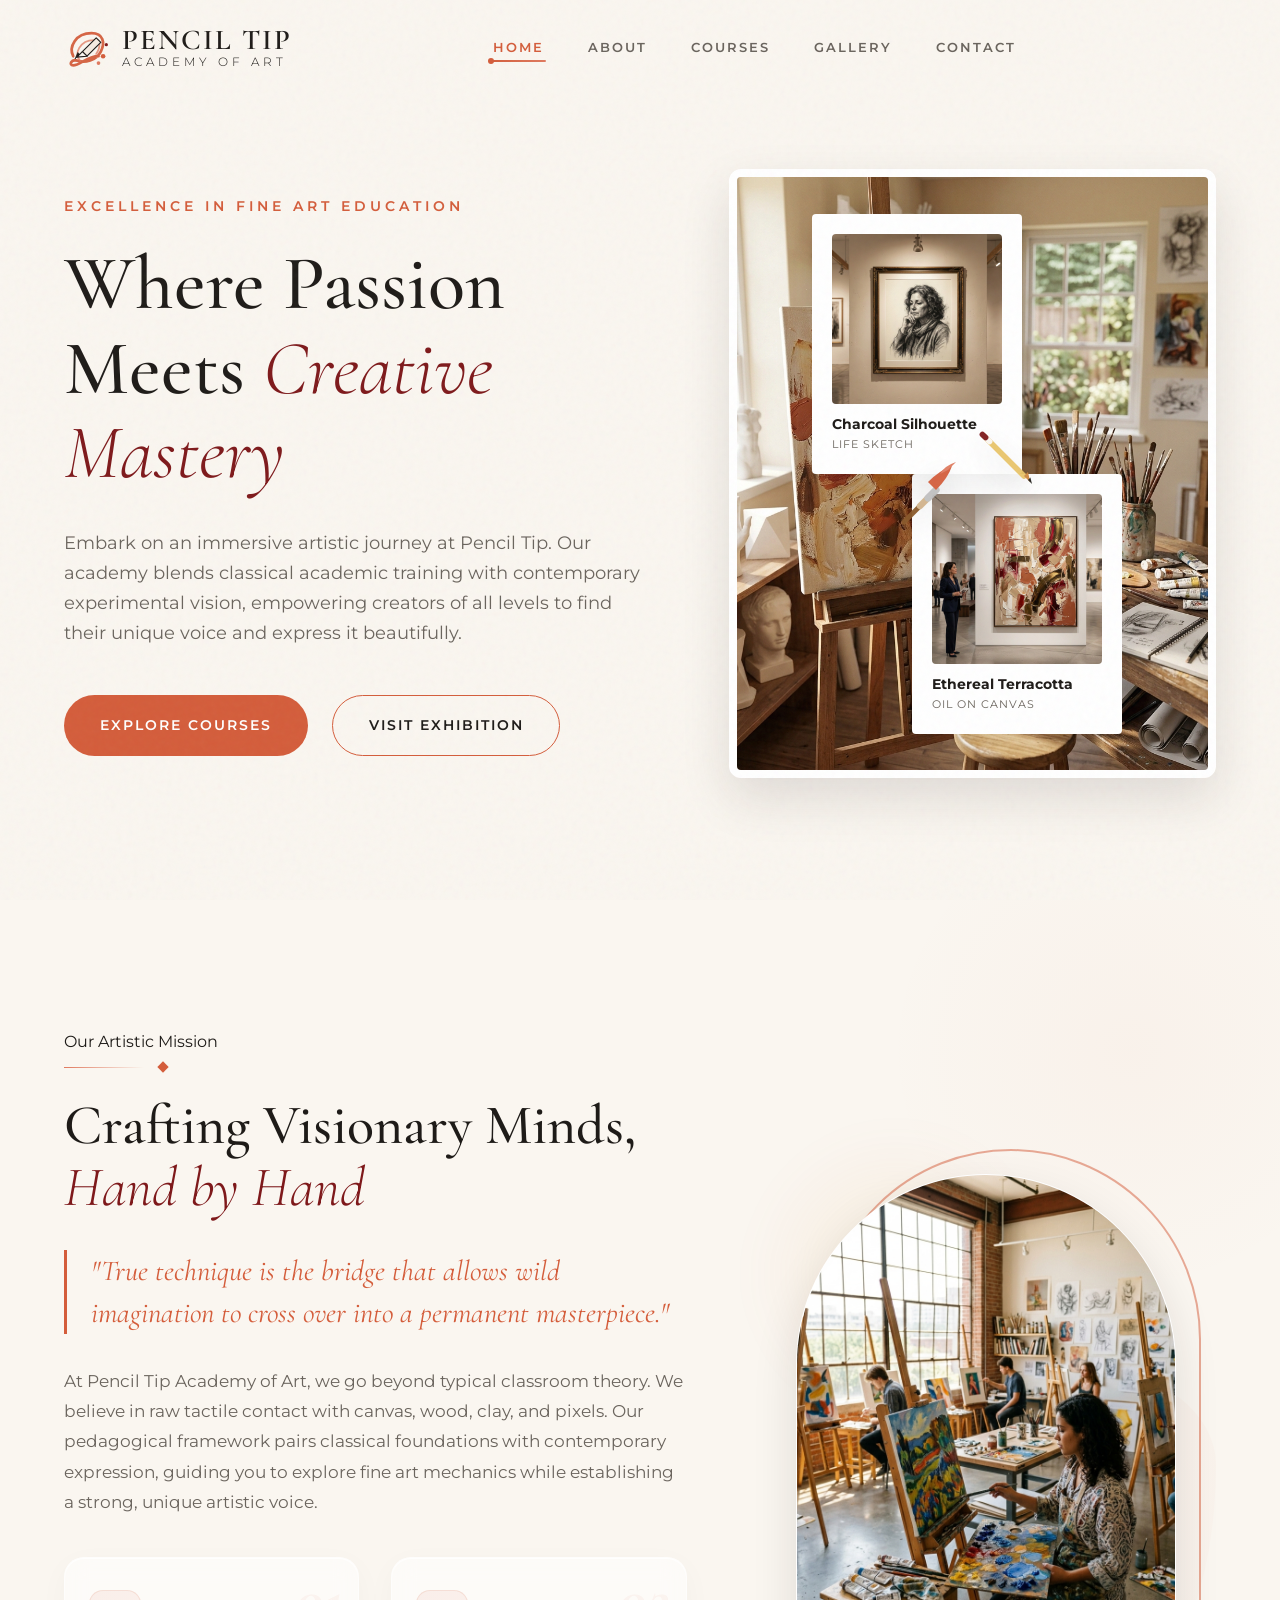
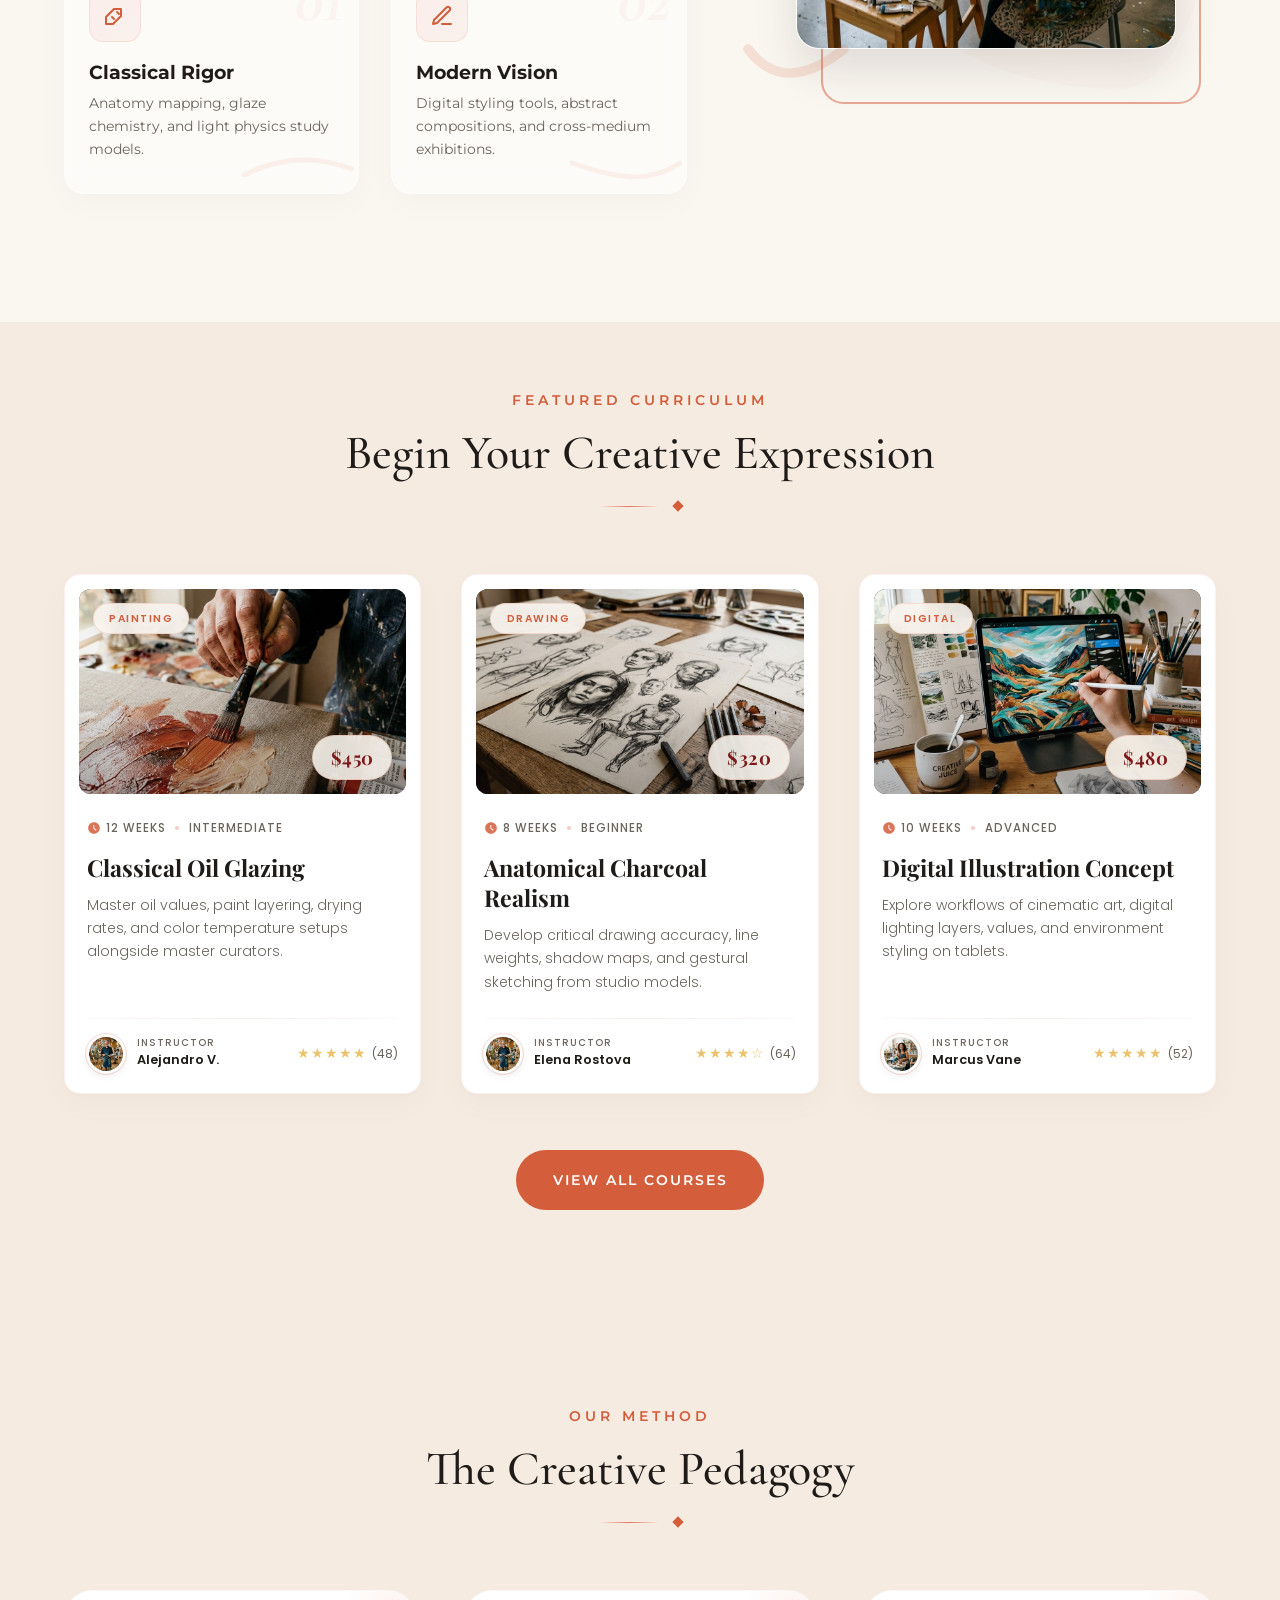
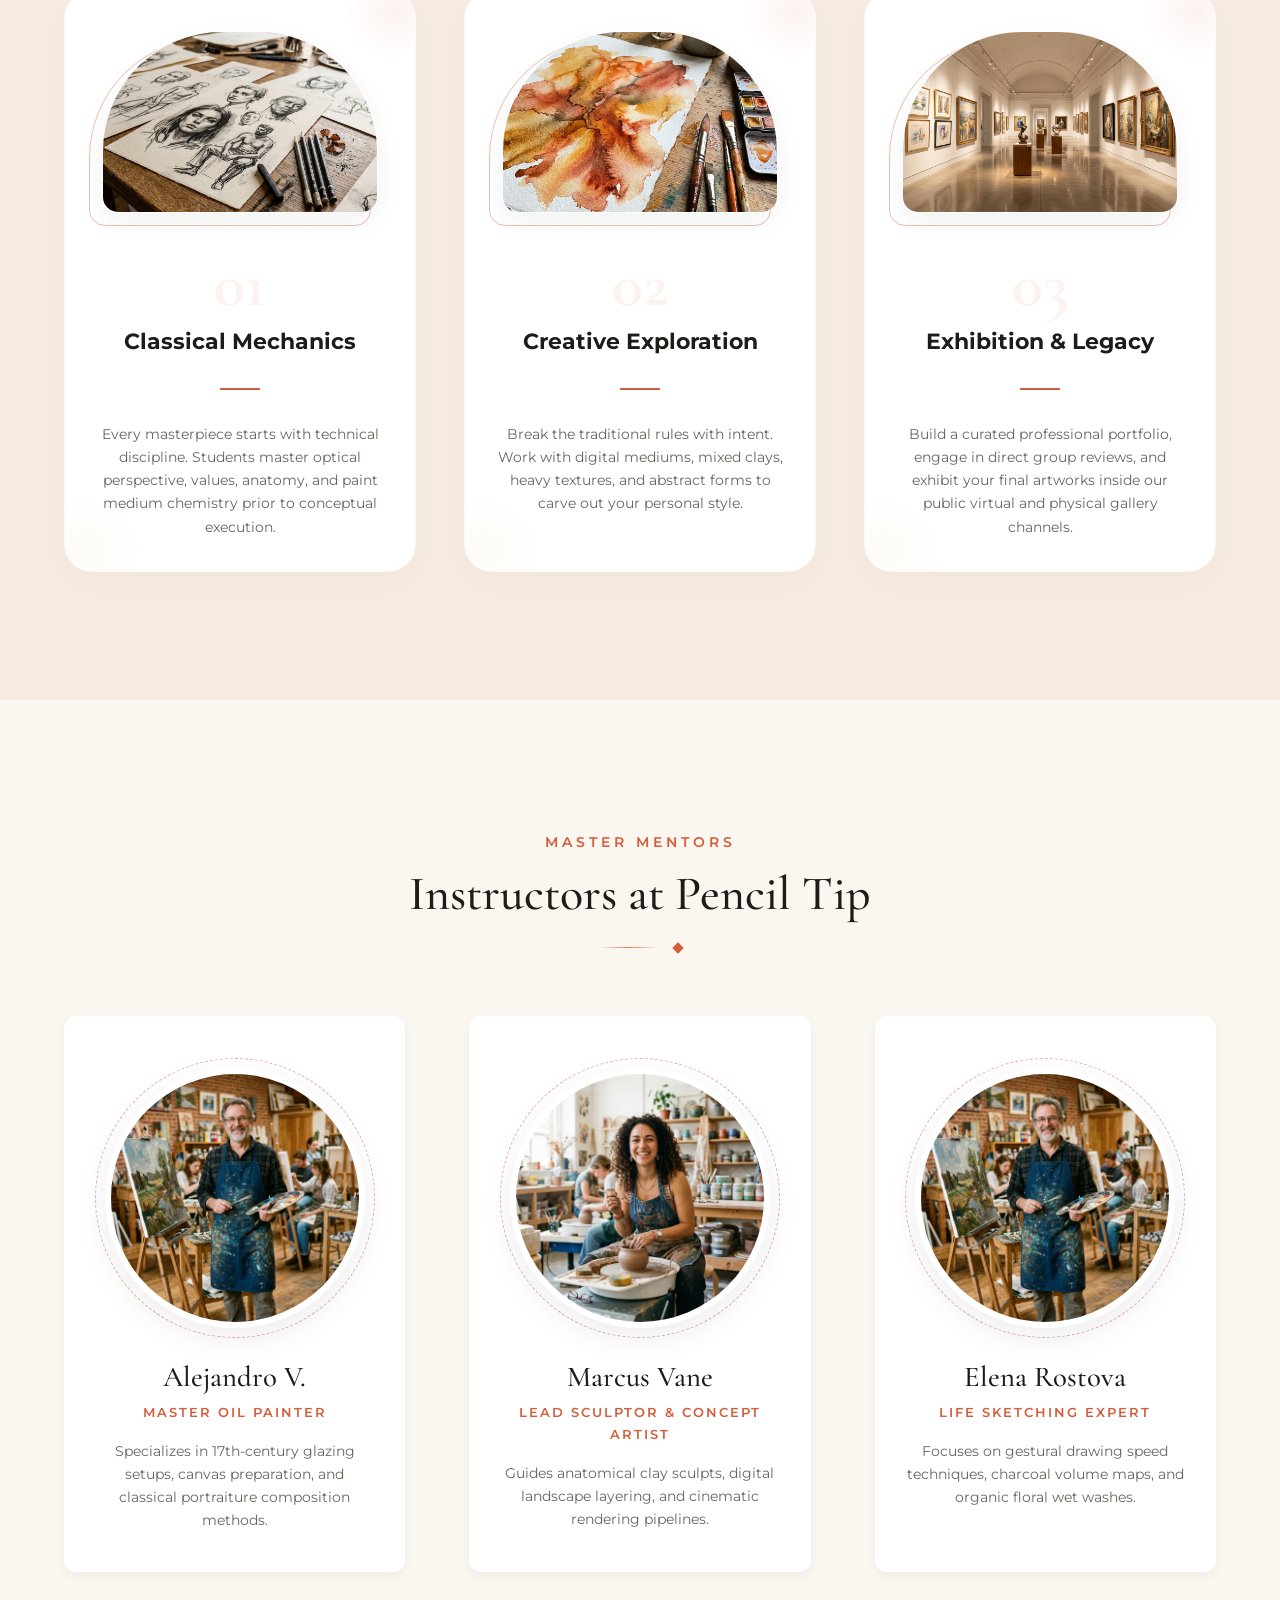
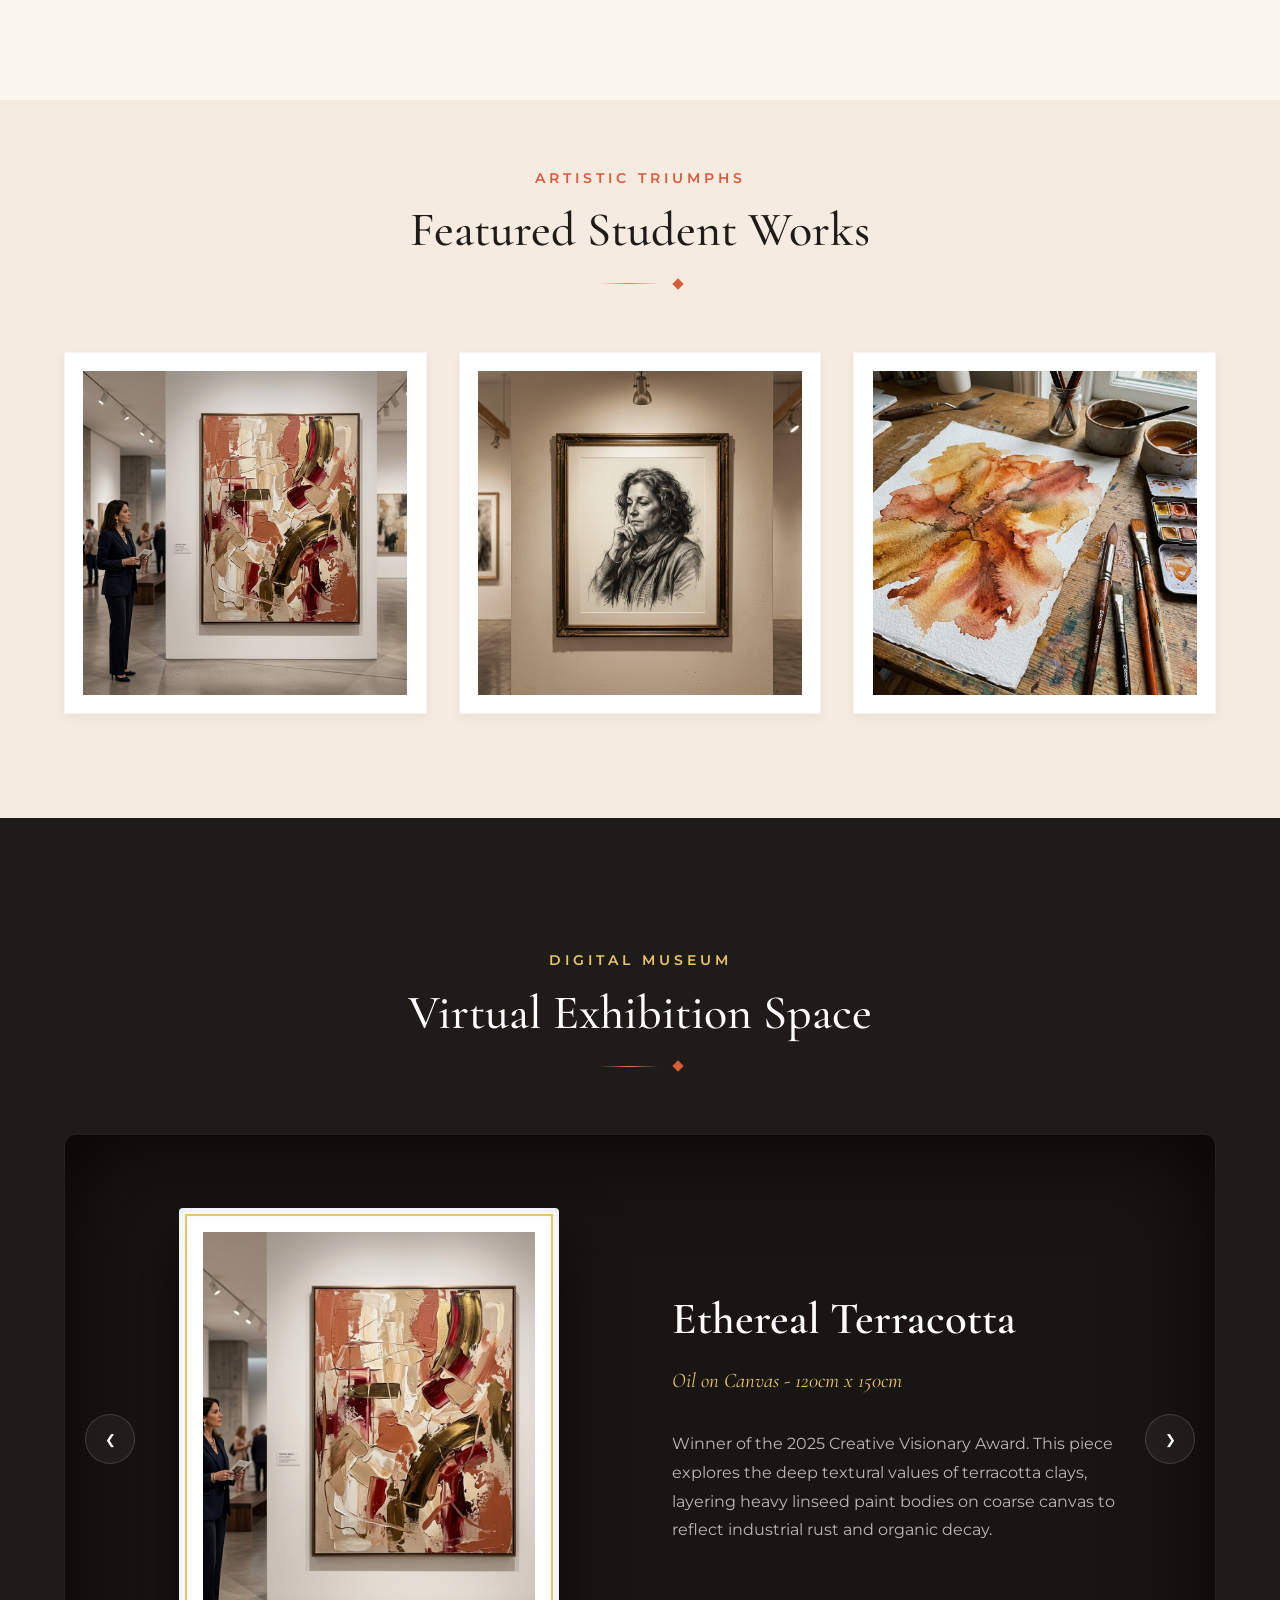
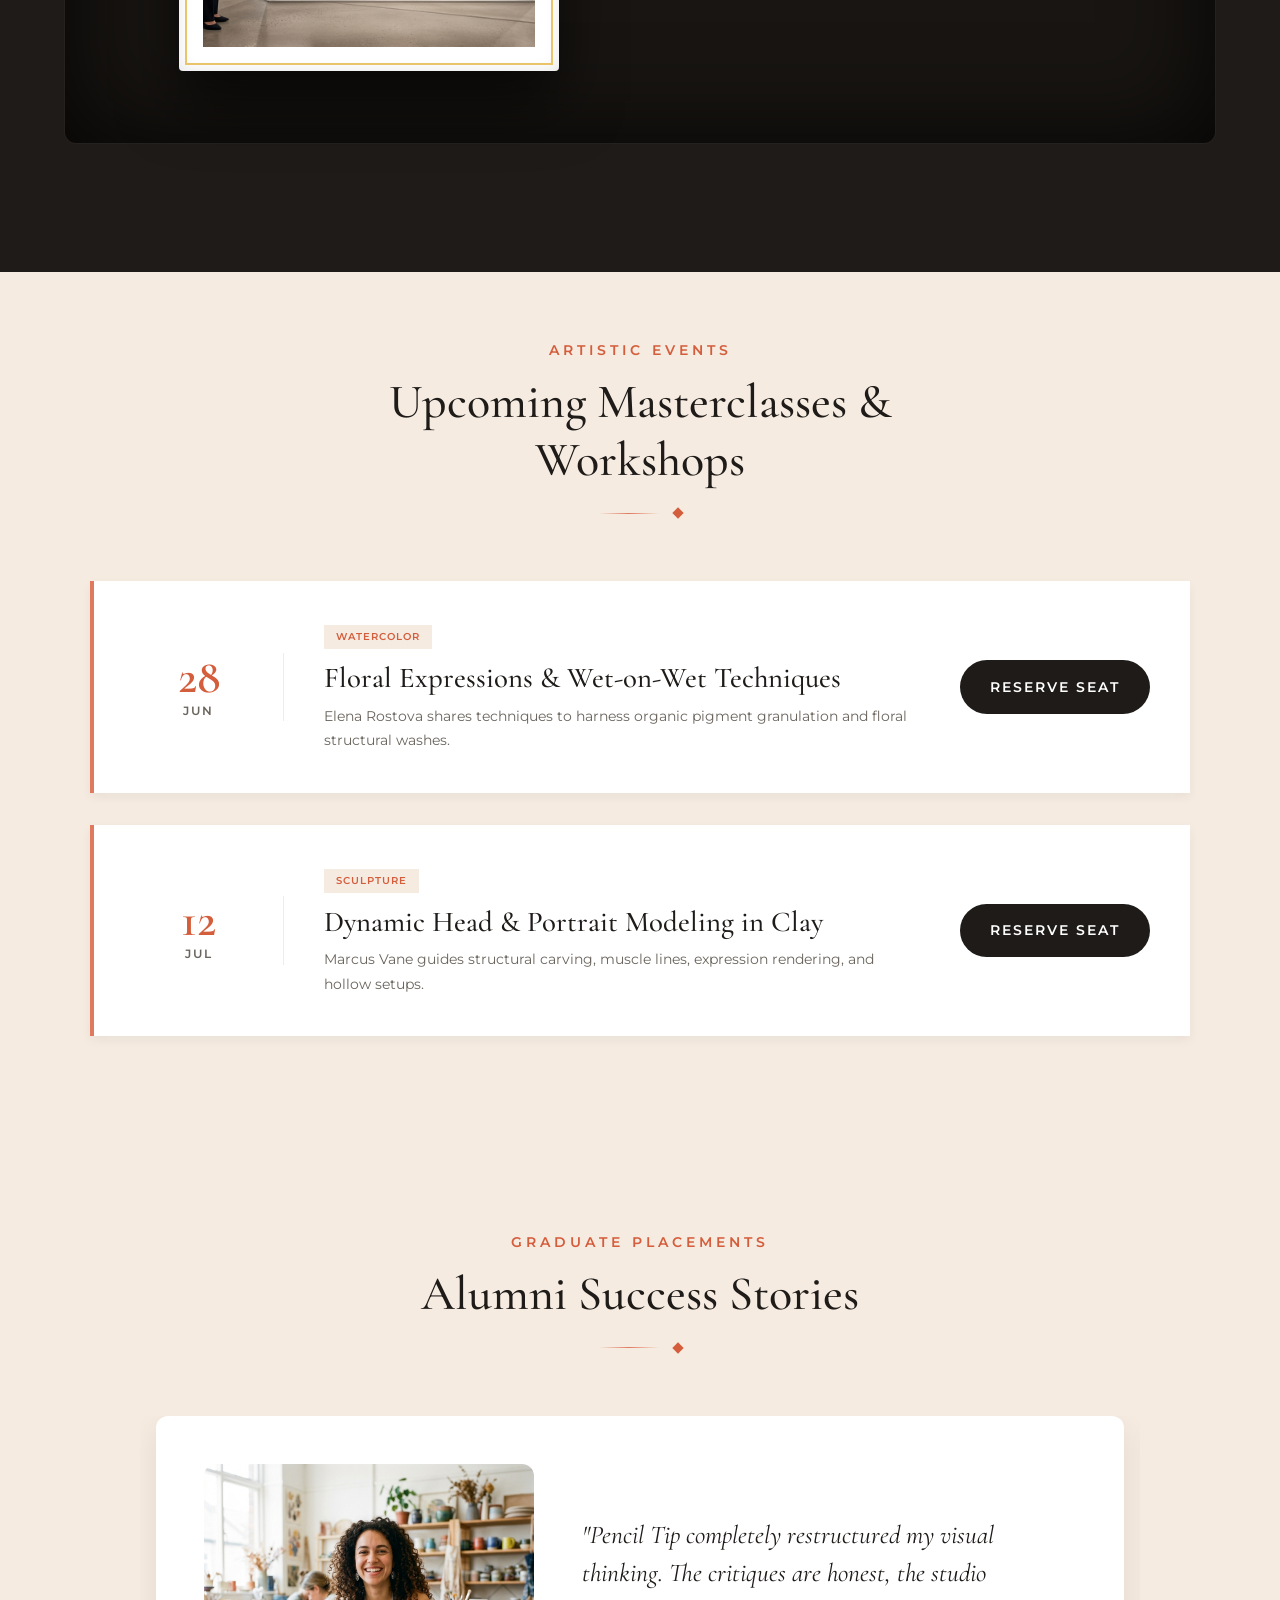
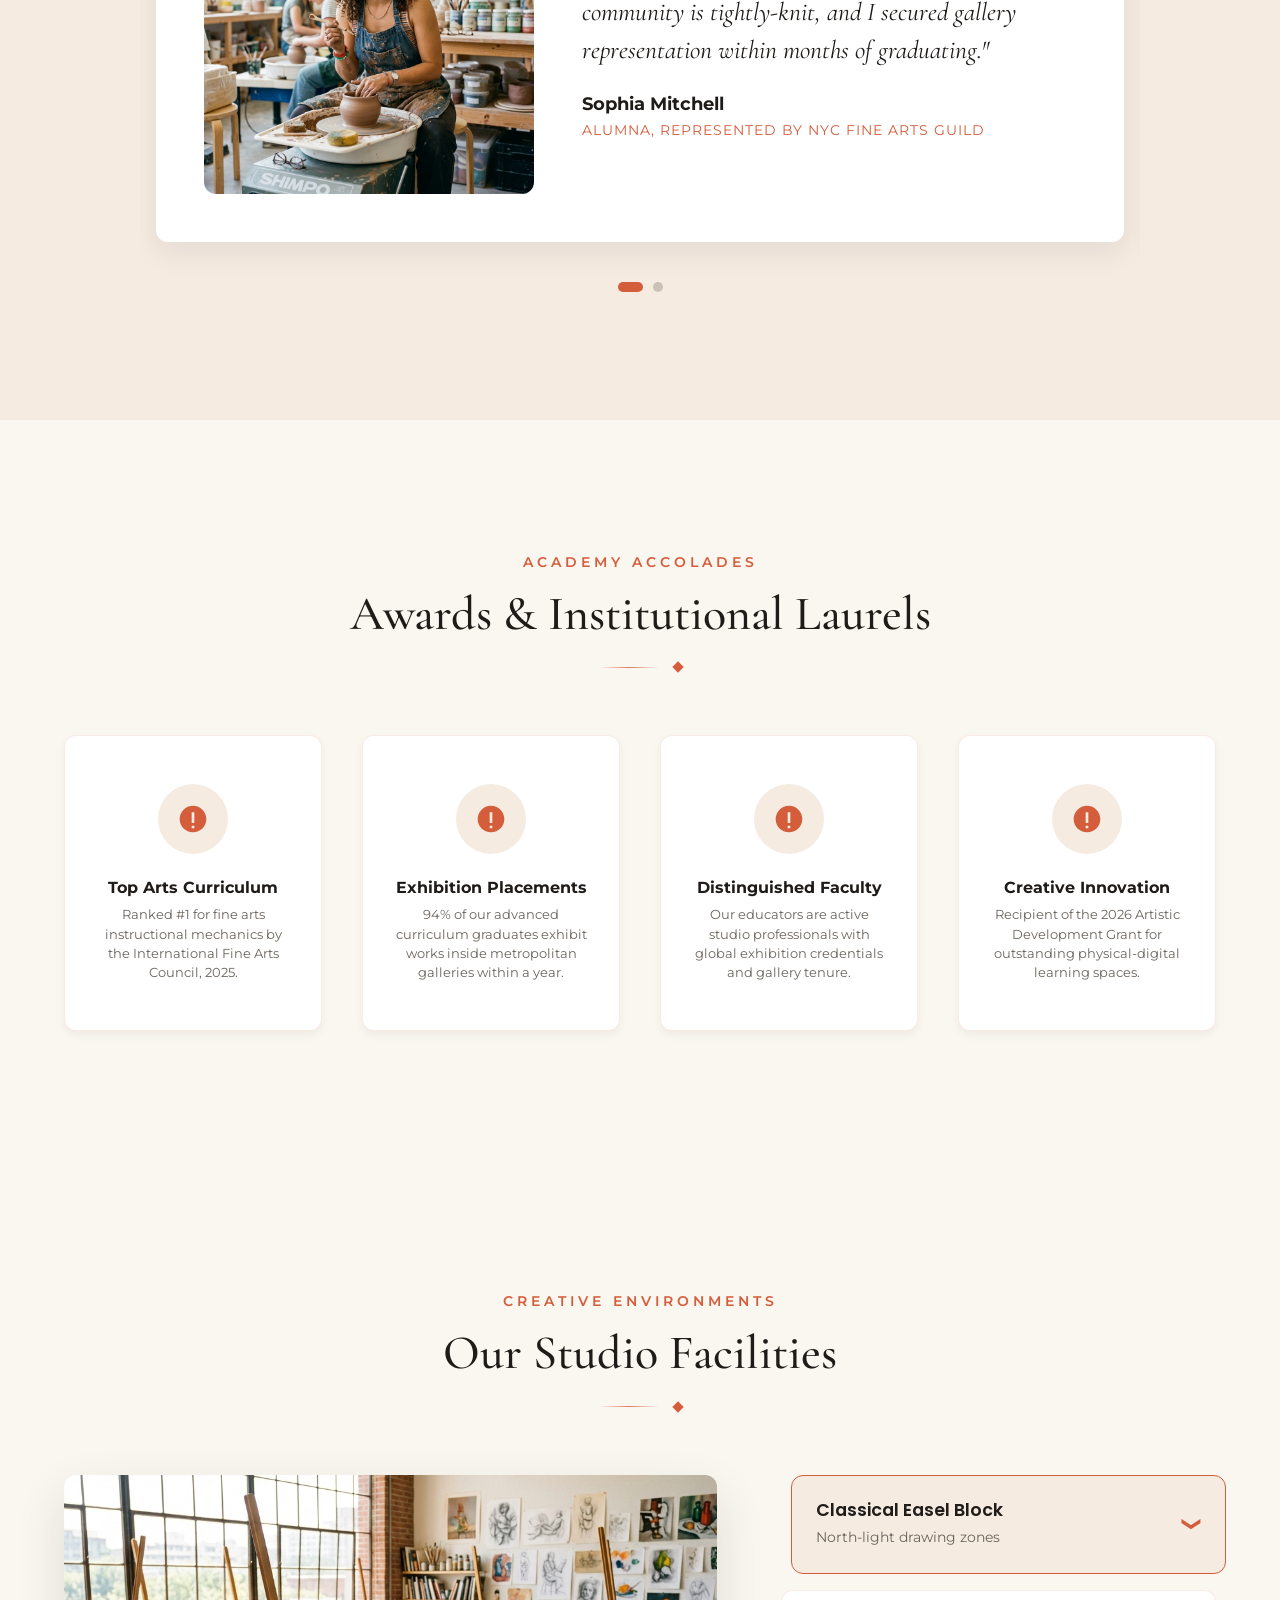
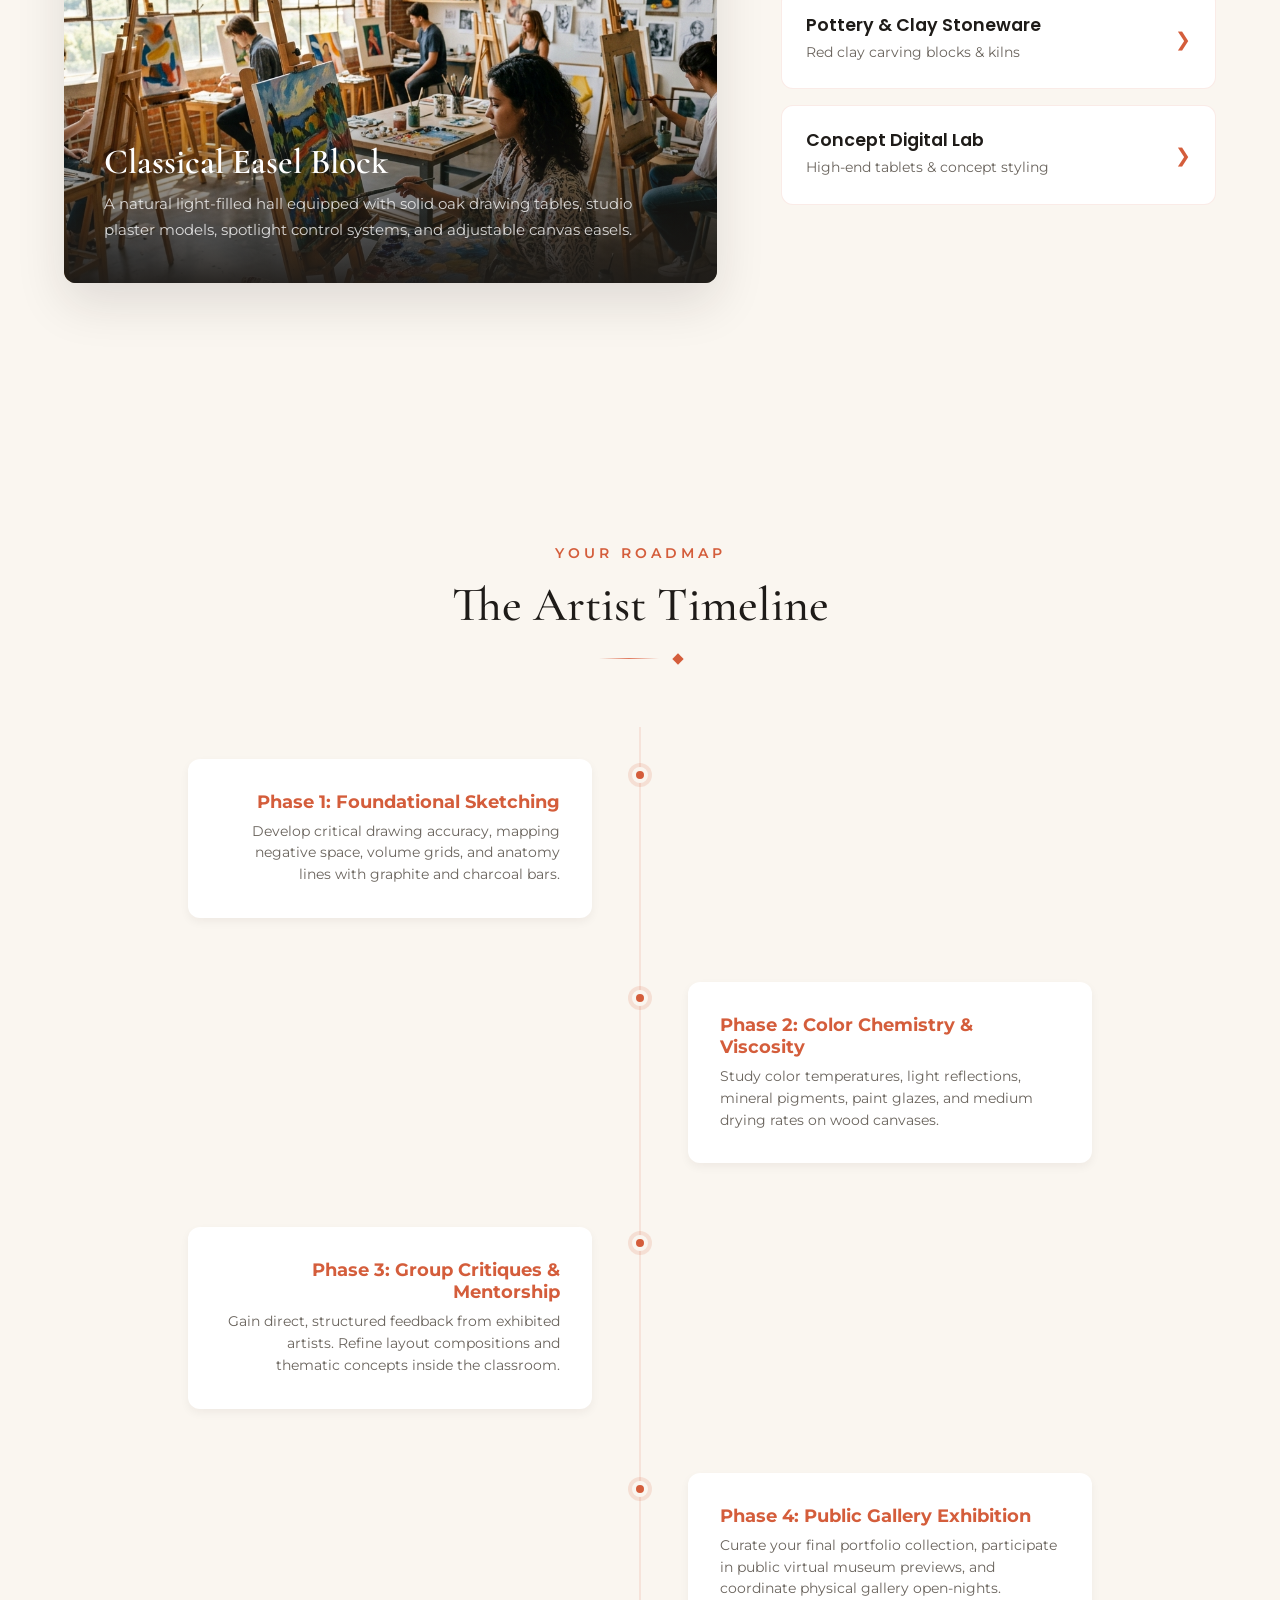
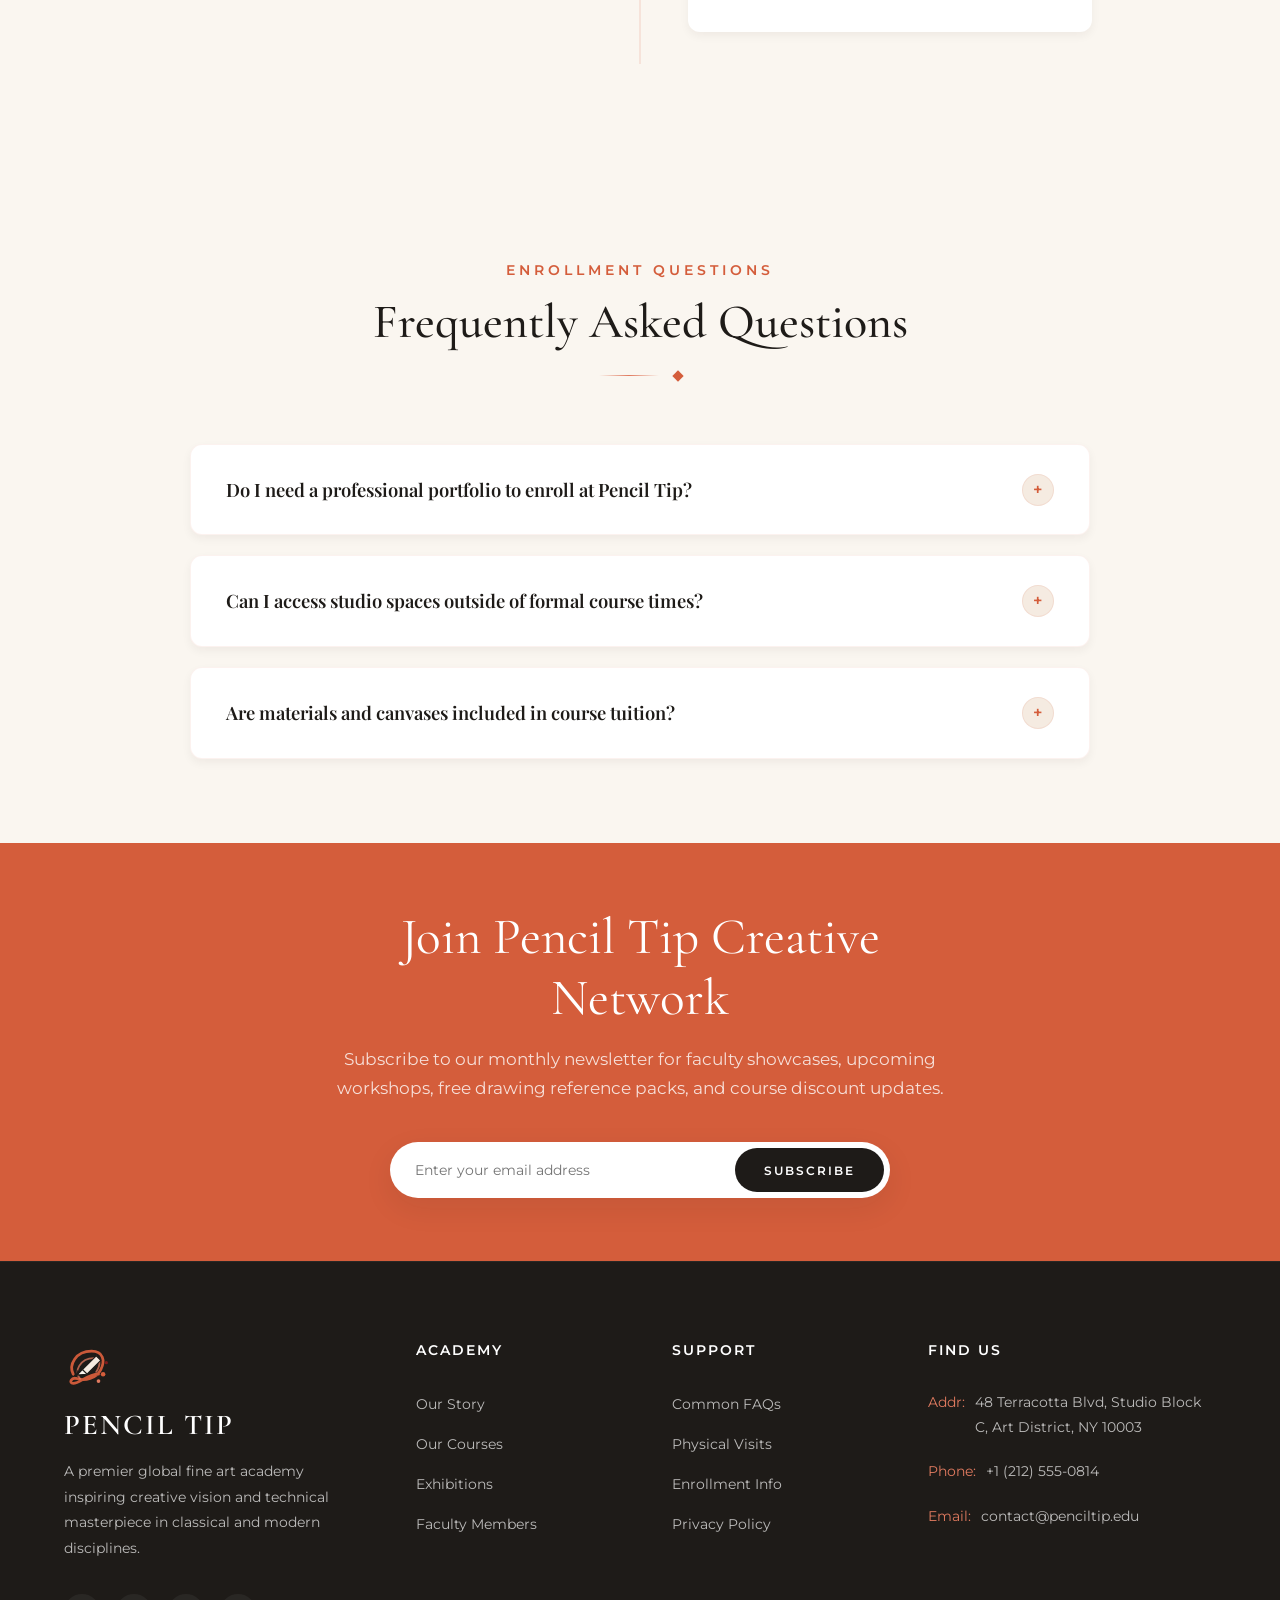
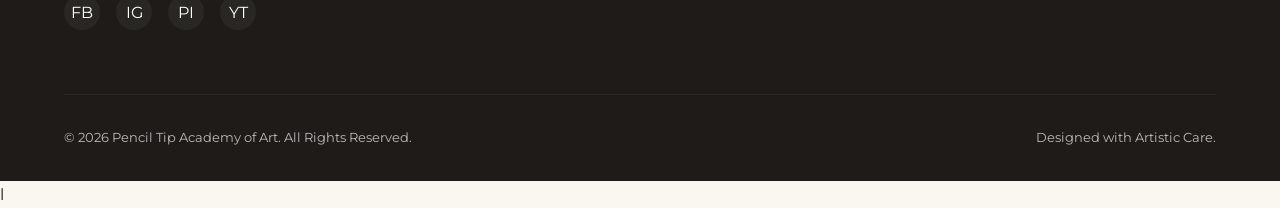
==== commit b5c8007e: "Final Commit" ====
--- a/index.html
+++ b/index.html
@@ -1,4 +1,4 @@
-<!DOCTYPE html>
+﻿<!DOCTYPE html>
 <html lang="en">
 
 <head>
@@ -7,6 +7,8 @@
   <meta name="description"
     content="Unleash your creative potential at Pencil Tip Academy of Art. Learn painting, drawing, sculpture, digital design, and watercolor from master artists in our state-of-the-art studio environment.">
   <title>Pencil Tip Academy of Art | Premium Art School & Creative Studio</title>
+  <!-- Favicon -->
+  <link rel="icon" type="image/svg+xml" href="images/favicon.svg">
   <!-- Main Stylesheet -->
   <link rel="stylesheet" href="css/style.css">
 </head>
@@ -46,23 +48,6 @@
         <li><a href="gallery.html" class="nav-link">Gallery</a></li>
         <li><a href="contact.html" class="nav-link">Contact</a></li>
       </ul>
-      <!-- User Account -->
-      <div class="user-account" id="userAccount">
-        <button class="user-profile-btn" id="userProfileBtn" aria-label="Open user account menu" aria-expanded="false"
-          aria-haspopup="true">
-          <svg class="user-avatar" viewBox="0 0 44 44" fill="none" xmlns="http://www.w3.org/2000/svg">
-            <circle cx="22" cy="22" r="22" fill="#F5EBE1" />
-            <circle cx="22" cy="17" r="7" fill="#D45D3B" opacity="0.85" />
-            <ellipse cx="22" cy="34" rx="11" ry="7" fill="#D45D3B" opacity="0.7" />
-          </svg>
-        </button>
-        <div class="user-dropdown" id="userDropdown" role="menu" aria-label="User account menu">
-          <ul class="user-dropdown-links">
-            <li role="none"><a href="login.html" role="menuitem" class="user-dropdown-link login-btn">Login</a></li>
-            <li role="none"><a href="signup.html" role="menuitem" class="user-dropdown-link signup-btn">Sign Up</a></li>
-          </ul>
-        </div>
-      </div>
       <div class="hamburger" id="hamburgerMenu">
         <span></span>
         <span></span>
--- a/css/style.css
+++ b/css/style.css
@@ -2259,6 +2259,653 @@
 }
 
 /* ==========================================
+   FEATURED MENTOR SHOWCASE (About Page)
+   ========================================== */
+.featured-mentor-container {
+  display: grid;
+  grid-template-columns: 2fr 3fr;
+  gap: 5rem;
+  max-width: 1280px;
+  margin: 2.5rem auto 0;
+  align-items: flex-start;
+}
+
+/* Portrait card wrapper */
+.featured-mentor-portrait-wrap {
+  position: relative;
+}
+
+/* Decorative offset background accent */
+.featured-mentor-portrait-wrap::before {
+  content: '';
+  position: absolute;
+  bottom: -1.5rem;
+  left: -1.5rem;
+  width: 80%;
+  height: 80%;
+  background-color: rgba(212, 93, 59, 0.08);
+  border-radius: var(--border-radius-md);
+  z-index: 0;
+}
+
+.featured-mentor-portrait {
+  position: relative;
+  z-index: 1;
+  border-radius: var(--border-radius-md);
+  overflow: hidden;
+  box-shadow: 0 12px 40px rgba(30, 27, 24, 0.18);
+  border: 8px solid var(--white);
+  outline: 1.5px solid rgba(212, 93, 59, 0.12);
+  aspect-ratio: 3/4;
+  transition: transform var(--transition-normal), box-shadow var(--transition-normal);
+}
+
+.featured-mentor-portrait:hover {
+  transform: translateY(-6px);
+  box-shadow: 0 24px 52px rgba(30, 27, 24, 0.2);
+}
+
+.featured-mentor-portrait img {
+  width: 100%;
+  height: 100%;
+  object-fit: cover;
+  object-position: top center;
+  transition: transform 0.5s ease;
+  display: block;
+}
+
+.featured-mentor-portrait:hover img {
+  transform: scale(1.04);
+}
+
+.featured-mentor-experience-badge {
+  position: absolute;
+  bottom: 1.75rem;
+  left: -0.5rem;
+  z-index: 10;
+  background-color: var(--brand-primary);
+  color: var(--white);
+  padding: 0.55rem 1.1rem;
+  font-size: 0.72rem;
+  font-weight: 700;
+  text-transform: uppercase;
+  letter-spacing: 1.5px;
+  border-radius: 0 30px 30px 0;
+  box-shadow: var(--shadow-md);
+}
+
+.featured-mentor-details {
+  display: flex;
+  flex-direction: column;
+  padding-top: 0.5rem;
+}
+
+/* Name */
+.featured-mentor-details h3 {
+  font-size: 3.2rem;
+  font-family: var(--font-serif-cormorant);
+  color: var(--text-dark);
+  margin-bottom: 0.3rem;
+  font-weight: 700;
+  line-height: 1.08;
+  letter-spacing: -0.5px;
+}
+
+/* Designation */
+.featured-mentor-details .mentor-role {
+  font-family: var(--font-sans-montserrat);
+  font-size: 0.82rem;
+  font-weight: 700;
+  text-transform: uppercase;
+  color: var(--brand-primary);
+  letter-spacing: 2.5px;
+  margin-bottom: 0.4rem;
+  display: block;
+}
+
+/* Specialization */
+.featured-mentor-details .mentor-spec {
+  font-size: 1rem;
+  font-style: italic;
+  color: var(--text-light);
+  margin-bottom: 0;
+  display: flex;
+  align-items: center;
+  gap: 0.6rem;
+}
+.featured-mentor-details .mentor-spec::before {
+  content: '';
+  display: inline-block;
+  width: 28px;
+  height: 1.5px;
+  background-color: var(--brand-secondary);
+  flex-shrink: 0;
+}
+
+/* Divider below header */
+.featured-mentor-header-divider {
+  width: 56px;
+  height: 2.5px;
+  background: linear-gradient(90deg, var(--brand-primary), var(--brand-secondary));
+  border-radius: 4px;
+  margin: 1.5rem 0;
+}
+
+/* Biography */
+.featured-mentor-details .mentor-bio {
+  font-size: 1rem;
+  line-height: 1.78;
+  color: var(--text-light);
+  margin-bottom: 0;
+}
+
+/* Section sub-headings */
+.featured-mentor-details .mentor-section-heading {
+  font-family: var(--font-sans-montserrat);
+  font-size: 0.72rem;
+  font-weight: 700;
+  text-transform: uppercase;
+  letter-spacing: 2px;
+  color: var(--text-dark);
+  margin: 1.75rem 0 0.75rem;
+  position: relative;
+  padding-bottom: 0.4rem;
+}
+.featured-mentor-details .mentor-section-heading::after {
+  content: '';
+  position: absolute;
+  bottom: 0;
+  left: 0;
+  width: 24px;
+  height: 1.5px;
+  background-color: var(--brand-primary);
+}
+
+/* Skill badges */
+.featured-mentor-details .mentor-badges {
+  display: flex;
+  flex-wrap: wrap;
+  gap: 0.5rem;
+}
+
+.featured-mentor-details .mentor-badges .badge {
+  background-color: rgba(212, 93, 59, 0.07);
+  border: 1px solid rgba(212, 93, 59, 0.22);
+  color: var(--brand-primary);
+  padding: 0.42rem 1rem;
+  font-size: 0.74rem;
+  font-weight: 600;
+  border-radius: 50px;
+  letter-spacing: 0.5px;
+  transition: background 0.2s, color 0.2s;
+}
+.featured-mentor-details .mentor-badges .badge:hover {
+  background-color: var(--brand-primary);
+  color: var(--white);
+}
+
+/* Stat cards */
+.featured-mentor-details .mentor-stats-row {
+  display: grid;
+  grid-template-columns: repeat(3, 1fr);
+  gap: 1rem;
+  margin: 1.75rem 0 0;
+}
+
+.featured-mentor-details .stat-item {
+  display: flex;
+  flex-direction: column;
+  align-items: center;
+  background: var(--white);
+  border: 1px solid rgba(30, 27, 24, 0.06);
+  border-radius: var(--border-radius-md);
+  padding: 1.25rem 0.75rem;
+  box-shadow: 0 2px 8px rgba(30, 27, 24, 0.04);
+  transition: box-shadow 0.25s, transform 0.25s;
+}
+.featured-mentor-details .stat-item:hover {
+  box-shadow: var(--shadow-sm);
+  transform: translateY(-3px);
+}
+
+.featured-mentor-details .stat-val {
+  font-family: var(--font-serif-cormorant);
+  font-size: 2rem;
+  font-weight: 700;
+  color: var(--brand-primary);
+  line-height: 1.1;
+}
+
+.featured-mentor-details .stat-lbl {
+  font-size: 0.68rem;
+  text-transform: uppercase;
+  color: var(--text-light);
+  font-weight: 600;
+  letter-spacing: 1px;
+  margin-top: 0.35rem;
+  text-align: center;
+}
+
+.featured-mentor-details .philosophy-blockquote {
+  border-left: 3px solid var(--brand-primary);
+  padding-left: 1.5rem;
+  font-family: var(--font-serif-cormorant);
+  font-size: 1.3rem;
+  font-style: italic;
+  color: var(--accent);
+  margin: 0;
+  line-height: 1.6;
+}
+
+.featured-mentor-details .mentor-socials-row {
+  display: flex;
+  align-items: center;
+  gap: 2rem;
+  margin-top: 1.75rem;
+  padding-top: 1.5rem;
+  border-top: 1px solid rgba(30, 27, 24, 0.07);
+}
+
+.featured-mentor-details .mentor-socials-row a {
+  color: var(--text-light);
+  font-size: 0.75rem;
+  text-transform: uppercase;
+  font-weight: 700;
+  letter-spacing: 1.2px;
+  transition: color var(--transition-fast);
+  text-decoration: none;
+  position: relative;
+}
+.featured-mentor-details .mentor-socials-row a::after {
+  content: '';
+  position: absolute;
+  bottom: -3px;
+  left: 0;
+  width: 0;
+  height: 1.5px;
+  background: var(--brand-primary);
+  transition: width 0.25s ease;
+}
+.featured-mentor-details .mentor-socials-row a:hover {
+  color: var(--brand-primary);
+}
+.featured-mentor-details .mentor-socials-row a:hover::after {
+  width: 100%;
+}
+
+.view-full-profile-btn {
+  align-self: flex-start;
+  padding: 1rem 2.4rem;
+  font-size: 0.76rem;
+  letter-spacing: 2px;
+  background-color: var(--brand-primary);
+  border: 1.5px solid var(--brand-primary);
+  color: var(--white);
+  border-radius: 50px;
+  font-weight: 700;
+  text-transform: uppercase;
+  cursor: pointer;
+  box-shadow: 0 4px 16px rgba(212, 93, 59, 0.25);
+  transition: all 0.25s ease;
+  margin-top: 2rem;
+}
+
+.view-full-profile-btn:hover {
+  background-color: transparent;
+  color: var(--brand-primary);
+  transform: translateY(-3px);
+  box-shadow: 0 8px 24px rgba(212, 93, 59, 0.18);
+}
+
+/* Featured Mentor Responsive Stacking */
+@media (max-width: 1024px) {
+  .featured-mentor-container {
+    grid-template-columns: 1fr;
+    gap: 3rem;
+    max-width: 580px;
+  }
+  .featured-mentor-portrait-wrap::before {
+    display: none;
+  }
+  .featured-mentor-portrait {
+    max-width: 420px;
+    margin: 0 auto;
+  }
+  .featured-mentor-experience-badge {
+    left: auto;
+    right: 1rem;
+    bottom: 1rem;
+    border-radius: 30px;
+  }
+  .featured-mentor-details h3,
+  .featured-mentor-details .mentor-role {
+    text-align: center;
+  }
+  .featured-mentor-details .mentor-spec {
+    justify-content: center;
+  }
+  .featured-mentor-header-divider {
+    margin-left: auto;
+    margin-right: auto;
+  }
+  .featured-mentor-details .mentor-section-heading::after {
+    left: 50%;
+    transform: translateX(-50%);
+  }
+  .featured-mentor-details .mentor-section-heading {
+    text-align: center;
+  }
+  .featured-mentor-details .mentor-badges {
+    justify-content: center;
+  }
+  .featured-mentor-details .mentor-socials-row {
+    justify-content: center;
+  }
+  .view-full-profile-btn {
+    align-self: center;
+  }
+}
+
+/* ==========================================
+   FACULTY DETAILED PROFILE MODAL
+   ========================================== */
+.mentor-modal {
+  position: fixed;
+  top: 0;
+  left: 0;
+  width: 100%;
+  height: 100%;
+  z-index: 2000;
+  display: flex;
+  align-items: center;
+  justify-content: center;
+  opacity: 0;
+  visibility: hidden;
+  transition: opacity 0.4s ease, visibility 0.4s ease;
+}
+
+.mentor-modal.active {
+  opacity: 1;
+  visibility: visible;
+}
+
+.mentor-modal-backdrop {
+  position: absolute;
+  top: 0;
+  left: 0;
+  width: 100%;
+  height: 100%;
+  background-color: rgba(30, 27, 24, 0.45);
+  backdrop-filter: blur(10px);
+  -webkit-backdrop-filter: blur(10px);
+  z-index: 1;
+}
+
+.mentor-modal-container {
+  position: relative;
+  width: 90%;
+  max-width: 850px;
+  max-height: 85vh;
+  background-color: var(--bg-primary);
+  border-radius: var(--border-radius-md);
+  box-shadow: var(--shadow-lg);
+  z-index: 2;
+  overflow: hidden;
+  transform: scale(0.9) translateY(20px);
+  transition: transform 0.4s cubic-bezier(0.25, 1, 0.5, 1);
+  display: flex;
+  flex-direction: column;
+  border: 1px solid rgba(212, 93, 59, 0.1);
+}
+
+.mentor-modal.active .mentor-modal-container {
+  transform: scale(1) translateY(0);
+}
+
+.mentor-modal-close {
+  position: absolute;
+  top: 1.5rem;
+  right: 1.5rem;
+  background: var(--white);
+  border: 1px solid rgba(30, 27, 24, 0.08);
+  width: 38px;
+  height: 38px;
+  border-radius: 50%;
+  display: flex;
+  align-items: center;
+  justify-content: center;
+  cursor: pointer;
+  z-index: 10;
+  color: var(--text-dark);
+  box-shadow: var(--shadow-sm);
+  transition: all var(--transition-fast);
+}
+
+.mentor-modal-close:hover {
+  background: var(--brand-primary);
+  color: var(--white);
+  transform: rotate(90deg);
+}
+
+.mentor-modal-close svg {
+  width: 18px;
+  height: 18px;
+}
+
+.mentor-modal-body {
+  overflow-y: auto;
+  padding: 3rem;
+  scrollbar-width: thin;
+}
+
+/* Modal Content Grid */
+.mentor-profile-grid {
+  display: grid;
+  grid-template-columns: 280px 1fr;
+  gap: 3rem;
+}
+
+.mentor-profile-sidebar {
+  display: flex;
+  flex-direction: column;
+  align-items: center;
+}
+
+.mentor-profile-sidebar .profile-img-wrap {
+  width: 100%;
+  aspect-ratio: 4/5;
+  border-radius: var(--border-radius-md);
+  overflow: hidden;
+  box-shadow: var(--shadow-md);
+  margin-bottom: 2rem;
+  border: 1px solid rgba(30, 27, 24, 0.06);
+}
+
+.mentor-profile-sidebar .profile-img-wrap img {
+  width: 100%;
+  height: 100%;
+  object-fit: cover;
+}
+
+.mentor-profile-sidebar .profile-quick-stats {
+  width: 100%;
+  background: var(--bg-secondary);
+  border-radius: var(--border-radius-md);
+  padding: 1.5rem;
+  display: flex;
+  flex-direction: column;
+  gap: 1rem;
+}
+
+.mentor-profile-sidebar .quick-stat-row {
+  display: flex;
+  justify-content: space-between;
+  border-bottom: 1px solid rgba(30, 27, 24, 0.06);
+  padding-bottom: 0.5rem;
+}
+
+.mentor-profile-sidebar .quick-stat-row:last-child {
+  border-bottom: none;
+  padding-bottom: 0;
+}
+
+.mentor-profile-sidebar .quick-stat-row span:first-child {
+  font-size: 0.72rem;
+  text-transform: uppercase;
+  color: var(--text-light);
+  font-weight: 600;
+  letter-spacing: 0.5px;
+}
+
+.mentor-profile-sidebar .quick-stat-row span:last-child {
+  font-size: 0.88rem;
+  font-weight: 600;
+  color: var(--text-dark);
+}
+
+/* Modal Detailed Area */
+.mentor-profile-details {
+  display: flex;
+  flex-direction: column;
+}
+
+.mentor-profile-details h2 {
+  font-size: 2.5rem;
+  margin-bottom: 0.25rem;
+  line-height: 1.1;
+}
+
+.mentor-profile-details .modal-role {
+  font-family: var(--font-sans-montserrat);
+  font-size: 0.82rem;
+  font-weight: 700;
+  text-transform: uppercase;
+  color: var(--brand-primary);
+  letter-spacing: 2px;
+  margin-bottom: 0.5rem;
+  display: block;
+}
+
+.mentor-profile-details .modal-spec-tag {
+  font-size: 0.95rem;
+  font-style: italic;
+  color: var(--text-light);
+  margin-bottom: 2rem;
+  display: block;
+}
+
+.mentor-profile-details h3.detail-section-title {
+  font-size: 1.25rem;
+  text-transform: uppercase;
+  color: var(--text-dark);
+  font-family: var(--font-sans-montserrat);
+  letter-spacing: 1.5px;
+  margin-top: 2rem;
+  margin-bottom: 0.75rem;
+  border-bottom: 2px solid var(--brand-primary);
+  padding-bottom: 0.25rem;
+  display: inline-block;
+  align-self: flex-start;
+}
+
+.mentor-profile-details p {
+  font-size: 0.95rem;
+  line-height: 1.7;
+  color: var(--text-light);
+  margin-bottom: 1rem;
+}
+
+.mentor-profile-details .philosophy-quote {
+  border-left: 3px solid var(--brand-primary);
+  padding-left: 1.5rem;
+  font-family: var(--font-serif-cormorant);
+  font-size: 1.4rem;
+  font-style: italic;
+  color: var(--accent);
+  margin: 1.5rem 0;
+  line-height: 1.5;
+}
+
+.mentor-profile-details ul.detail-list {
+  list-style: none;
+  display: flex;
+  flex-direction: column;
+  gap: 0.6rem;
+  margin-bottom: 1rem;
+}
+
+.mentor-profile-details ul.detail-list li {
+  font-size: 0.95rem;
+  color: var(--text-light);
+  position: relative;
+  padding-left: 1.5rem;
+}
+
+.mentor-profile-details ul.detail-list li::before {
+  content: "—";
+  position: absolute;
+  left: 0;
+  color: var(--brand-primary);
+  font-weight: bold;
+}
+
+.mentor-profile-details .portfolio-links {
+  display: flex;
+  gap: 1.5rem;
+  margin-top: 1.5rem;
+}
+
+.mentor-profile-details .portfolio-links a {
+  font-size: 0.8rem;
+  text-transform: uppercase;
+  letter-spacing: 1px;
+  font-weight: 700;
+  color: var(--brand-primary);
+  border-bottom: 1px solid transparent;
+  transition: all var(--transition-fast);
+}
+
+.mentor-profile-details .portfolio-links a:hover {
+  color: var(--accent);
+  border-color: var(--accent);
+}
+
+/* Scroll Lock on Body */
+body.modal-open {
+  overflow: hidden !important;
+}
+
+/* Modal Responsive Stacking */
+@media (max-width: 768px) {
+  .mentor-modal-body {
+    padding: 2.5rem 1.5rem;
+  }
+  .mentor-profile-grid {
+    grid-template-columns: 1fr;
+    gap: 2rem;
+  }
+  .mentor-profile-sidebar {
+    max-width: 320px;
+    margin: 0 auto;
+  }
+  .mentor-profile-details h2 {
+    font-size: 2.1rem;
+    text-align: center;
+  }
+  .mentor-profile-details .modal-role,
+  .mentor-profile-details .modal-spec-tag {
+    text-align: center;
+  }
+  .mentor-profile-details h3.detail-section-title {
+    align-self: center;
+    text-align: center;
+  }
+  .mentor-profile-details .portfolio-links {
+    justify-content: center;
+  }
+}
+
+/* ==========================================
    ACCORDION (FAQs - About & Contact Pages)
    ========================================== */
 /* ==========================================
@@ -2930,11 +3577,13 @@
   padding: 6px;
   box-shadow: var(--shadow-md);
   border-radius: 50px;
+  overflow: hidden;
 }
 
 .newsletter-input {
   flex-grow: 1;
   border: none;
+  background: transparent;
   padding: 0.8rem 1.2rem;
   font-family: var(--font-sans-montserrat);
   font-size: 0.9rem;
@@ -2972,6 +3621,8 @@
   color: rgba(255, 255, 255, 0.7);
   padding: 5rem 5% 2rem;
   border-top: 1px solid rgba(255, 255, 255, 0.05);
+  margin-top: -1px;
+  position: relative;
 }
 
 .footer-grid {
@@ -3976,13 +4627,15 @@
   margin: 0 auto;
 }
 
-.faculty-card {
+.faculty-showcase .faculty-card {
   position: relative;
   text-align: center;
   transition: transform var(--transition-normal);
-}
-
-.faculty-card:hover {
+  overflow: visible;
+  padding: 3.25rem 2rem 2.5rem;
+}
+
+.faculty-showcase .faculty-card:hover {
   transform: translateY(-5px);
 }
 
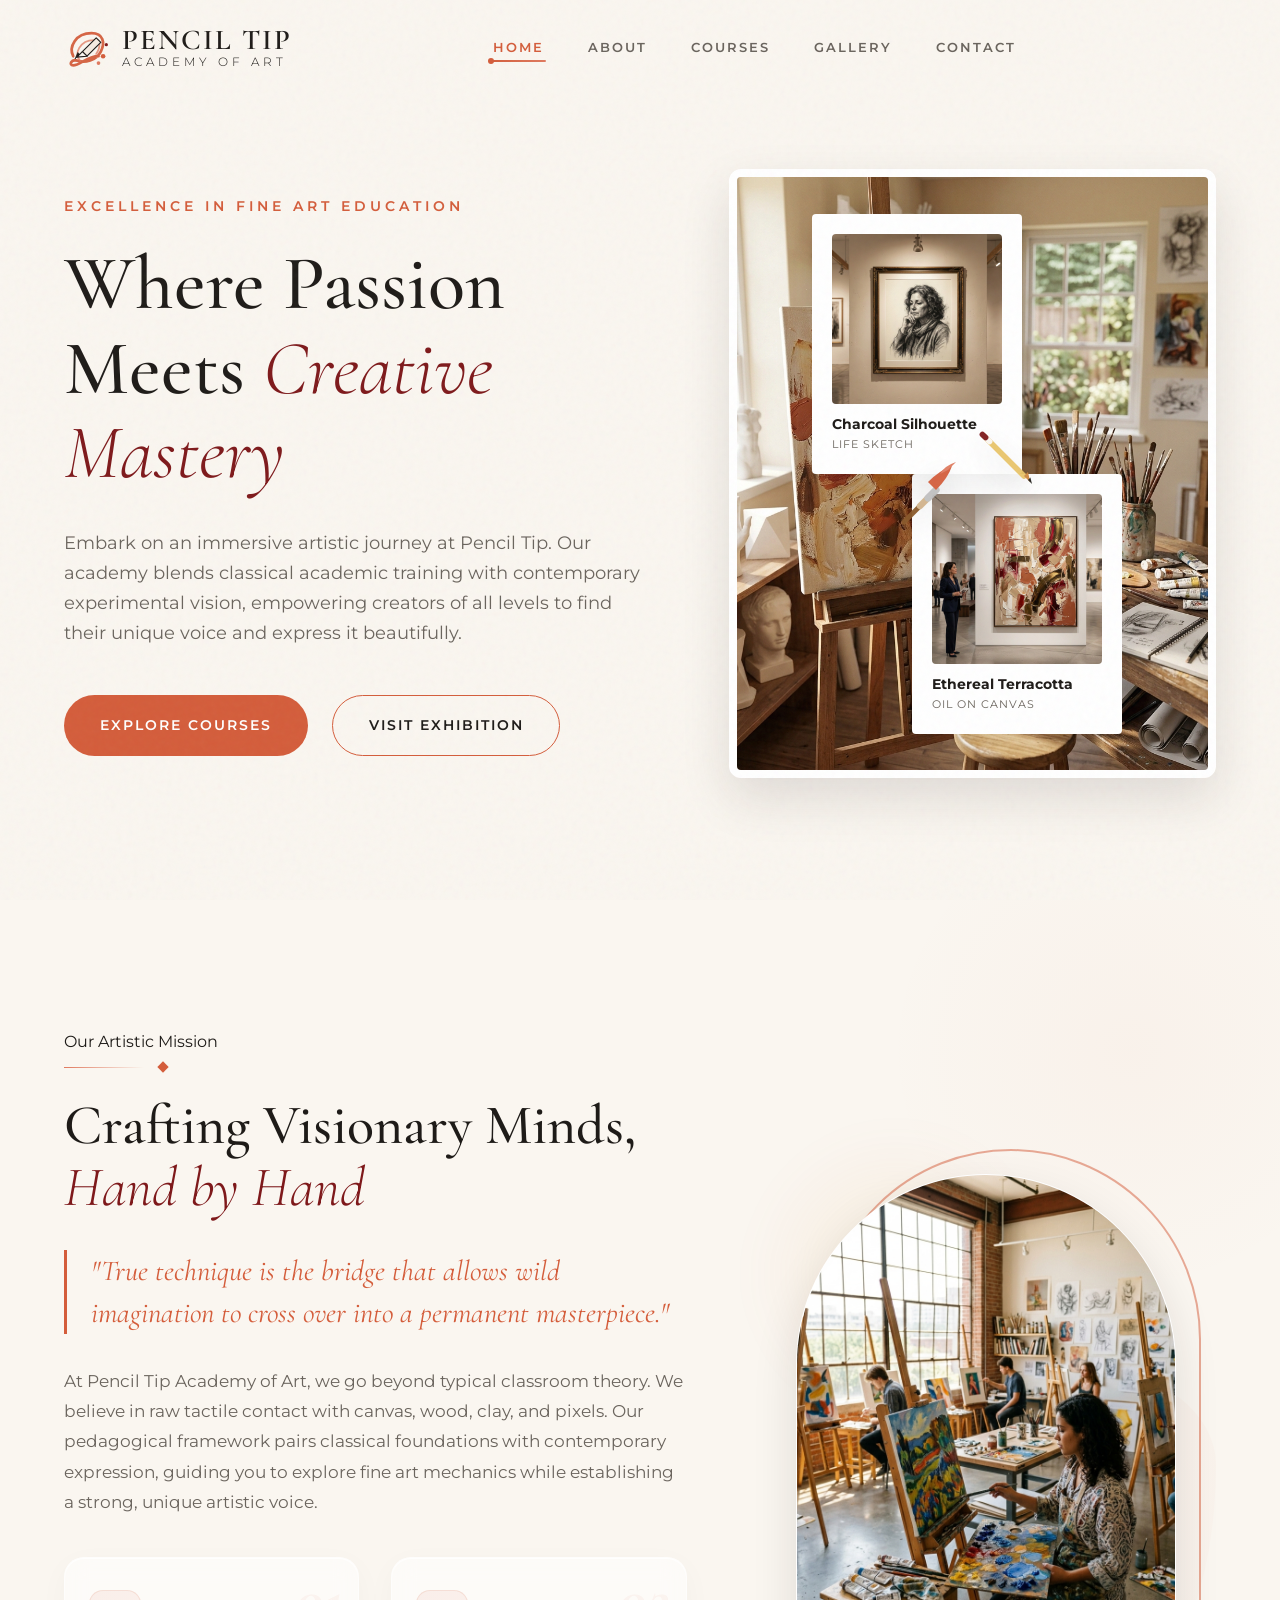
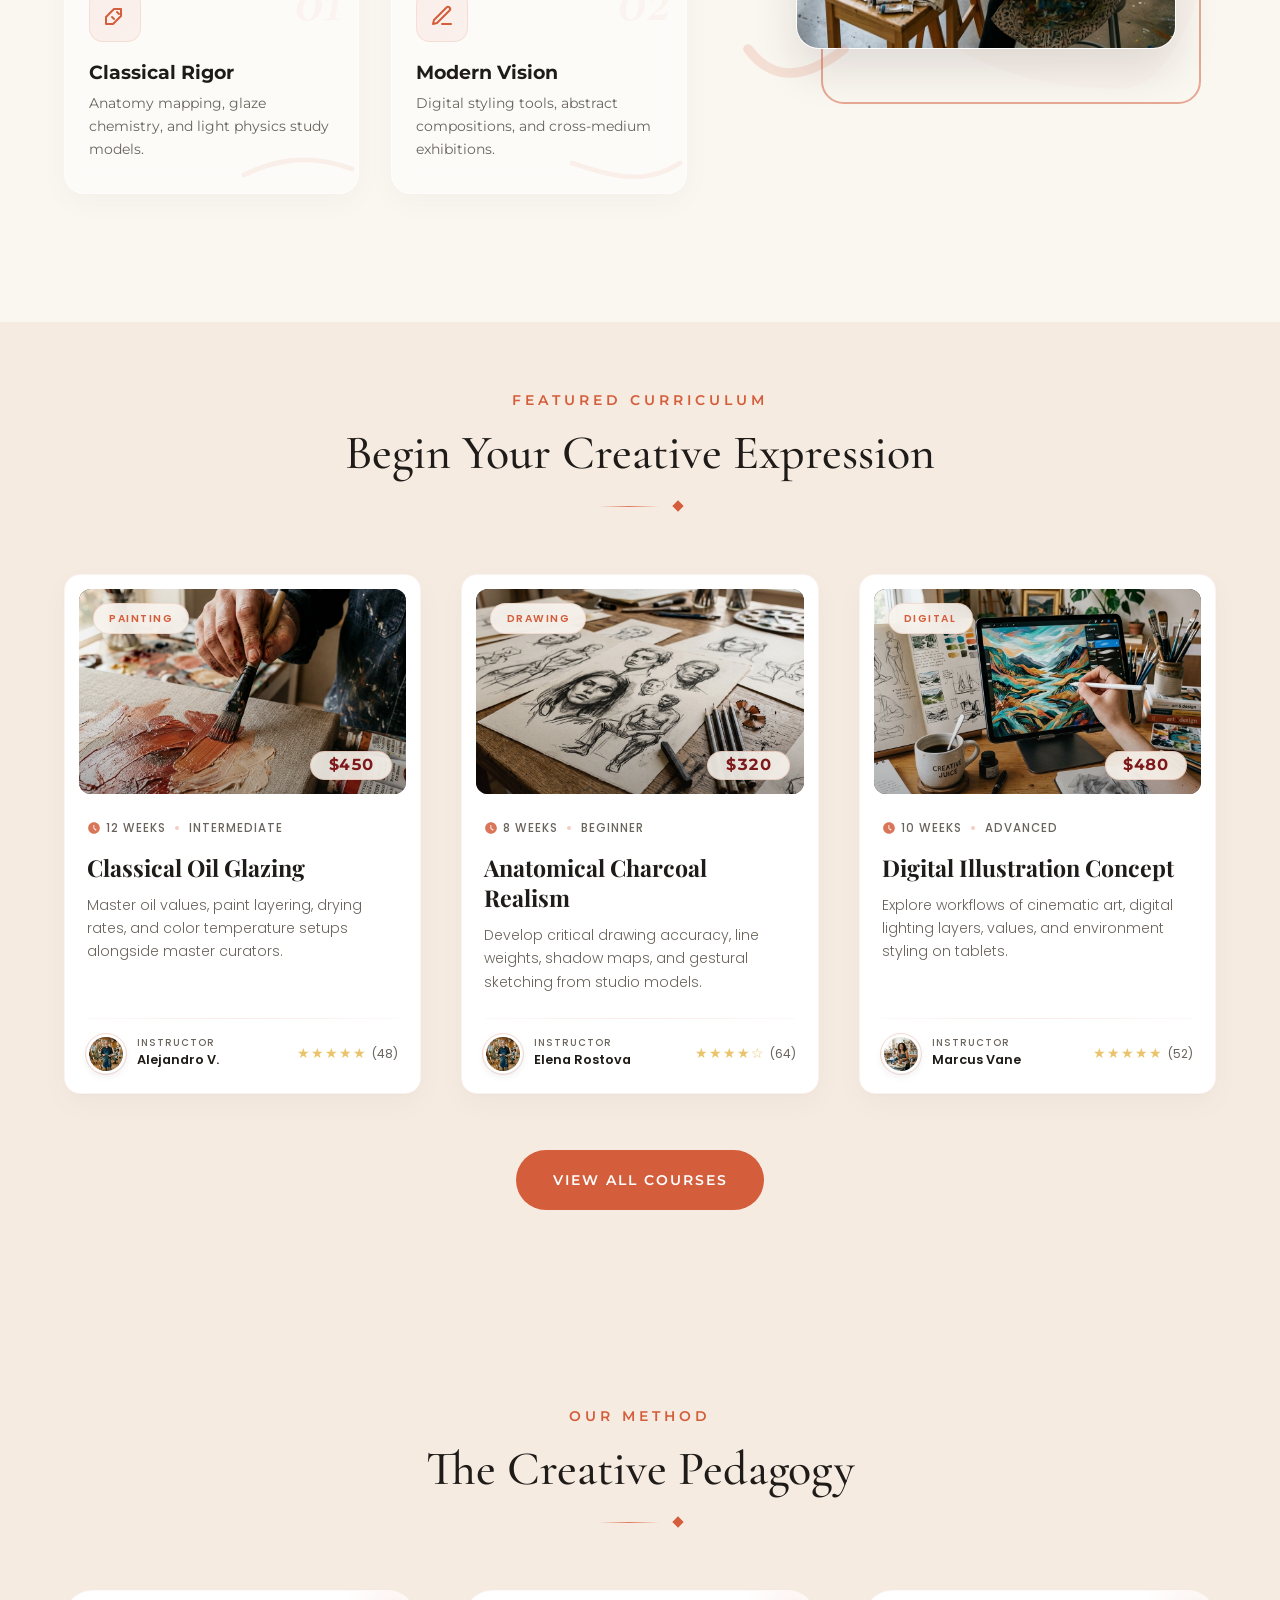
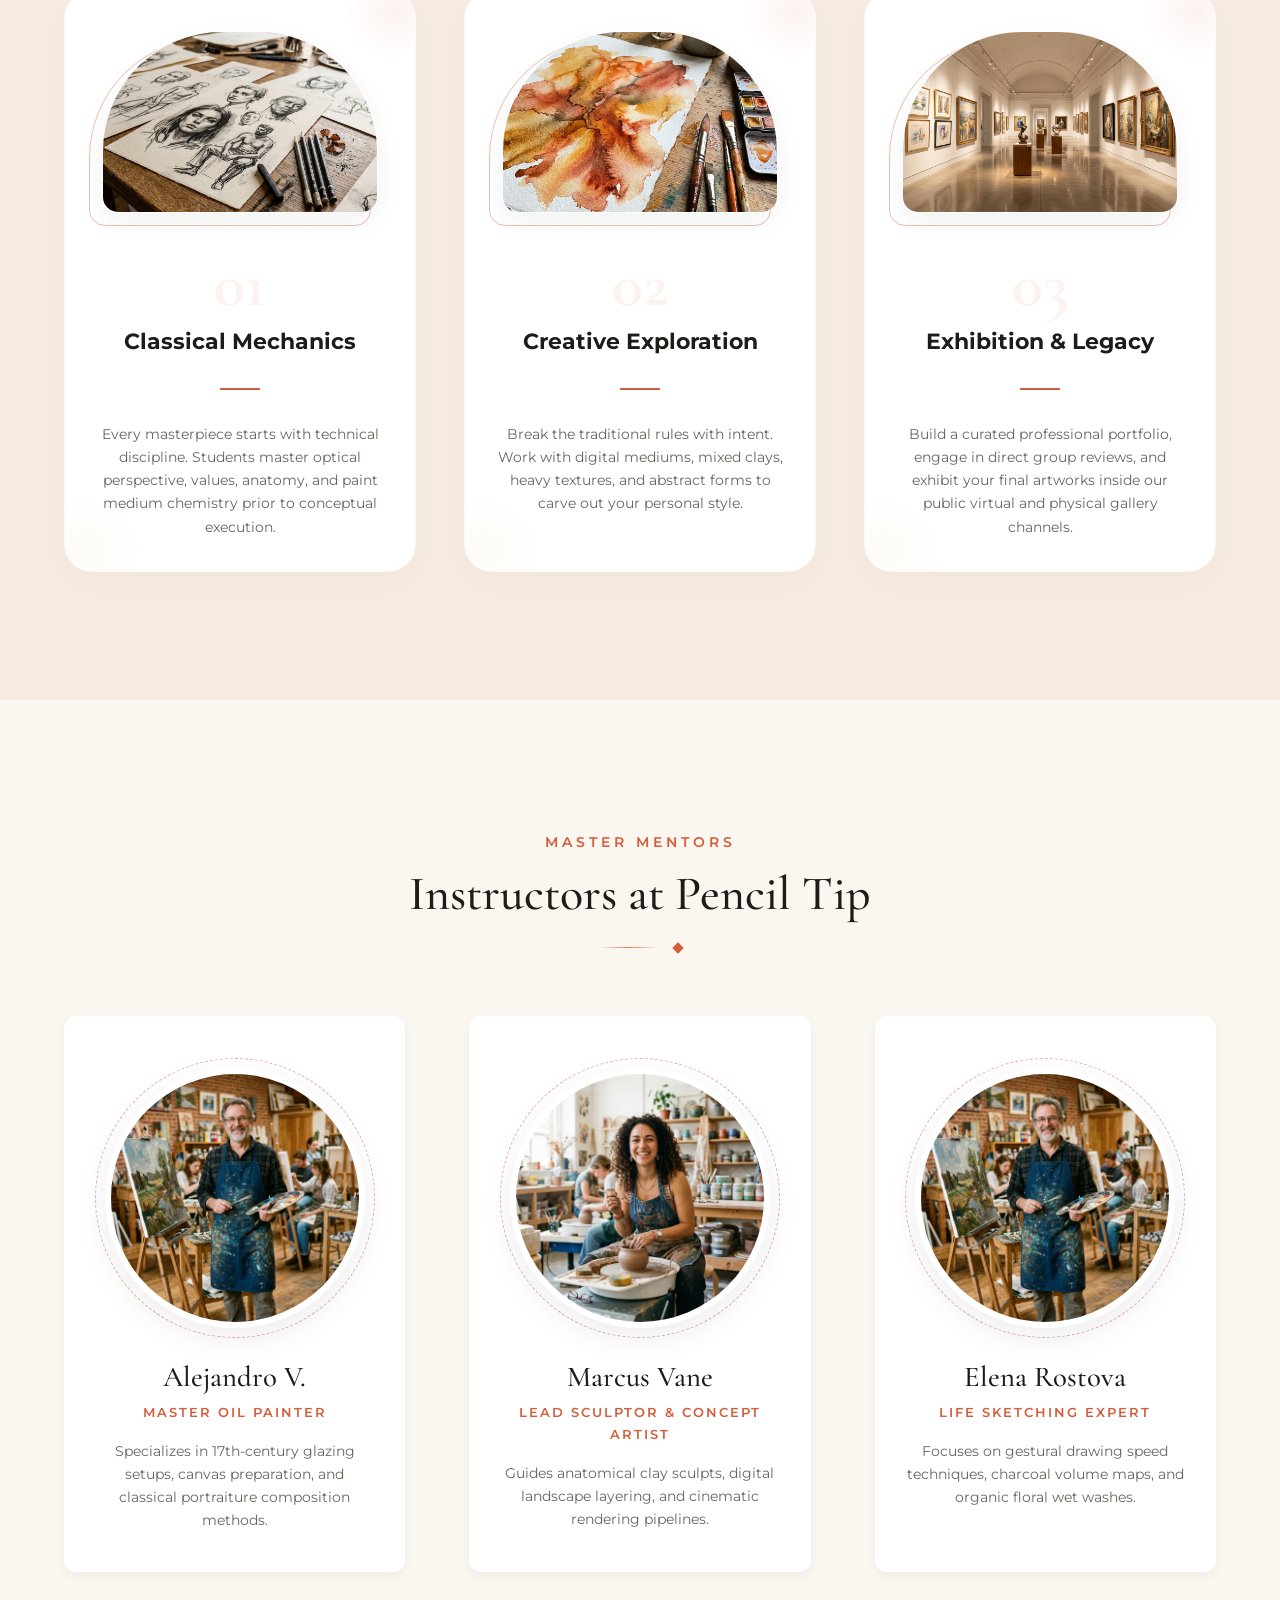
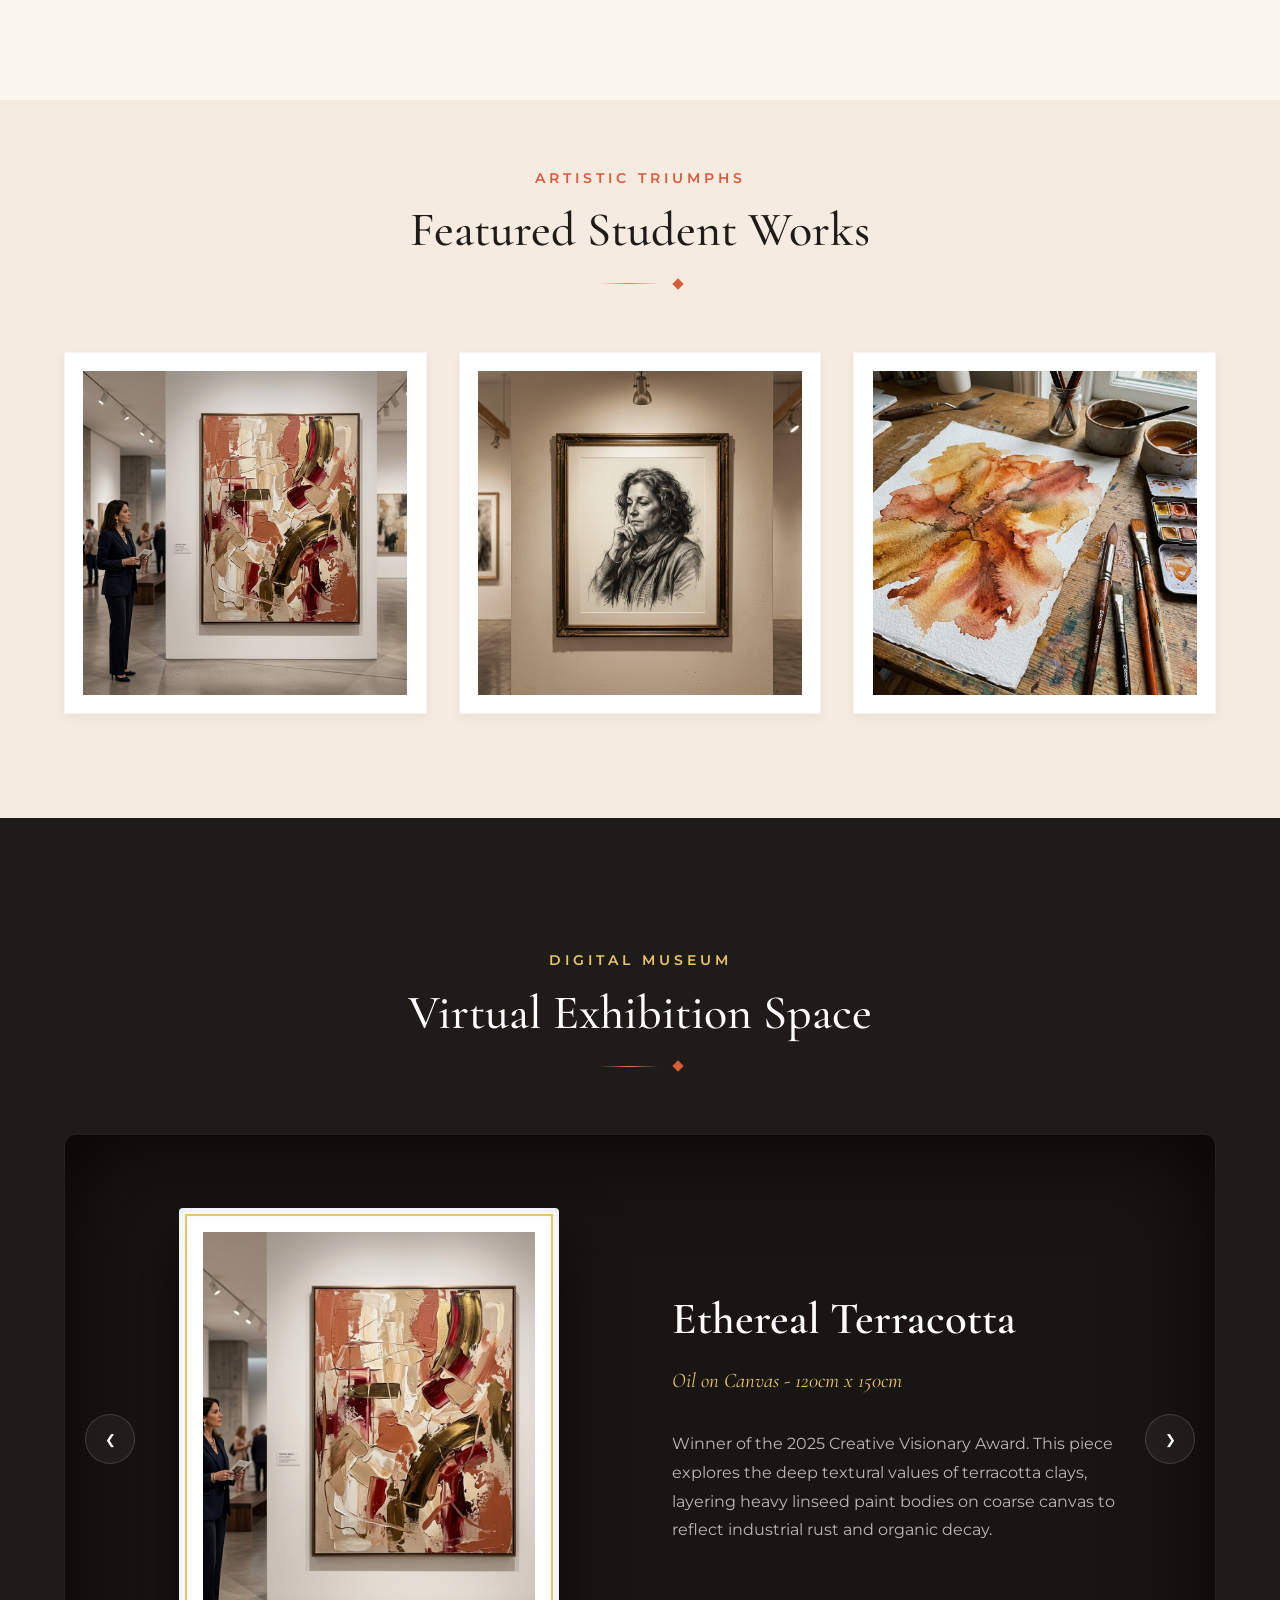
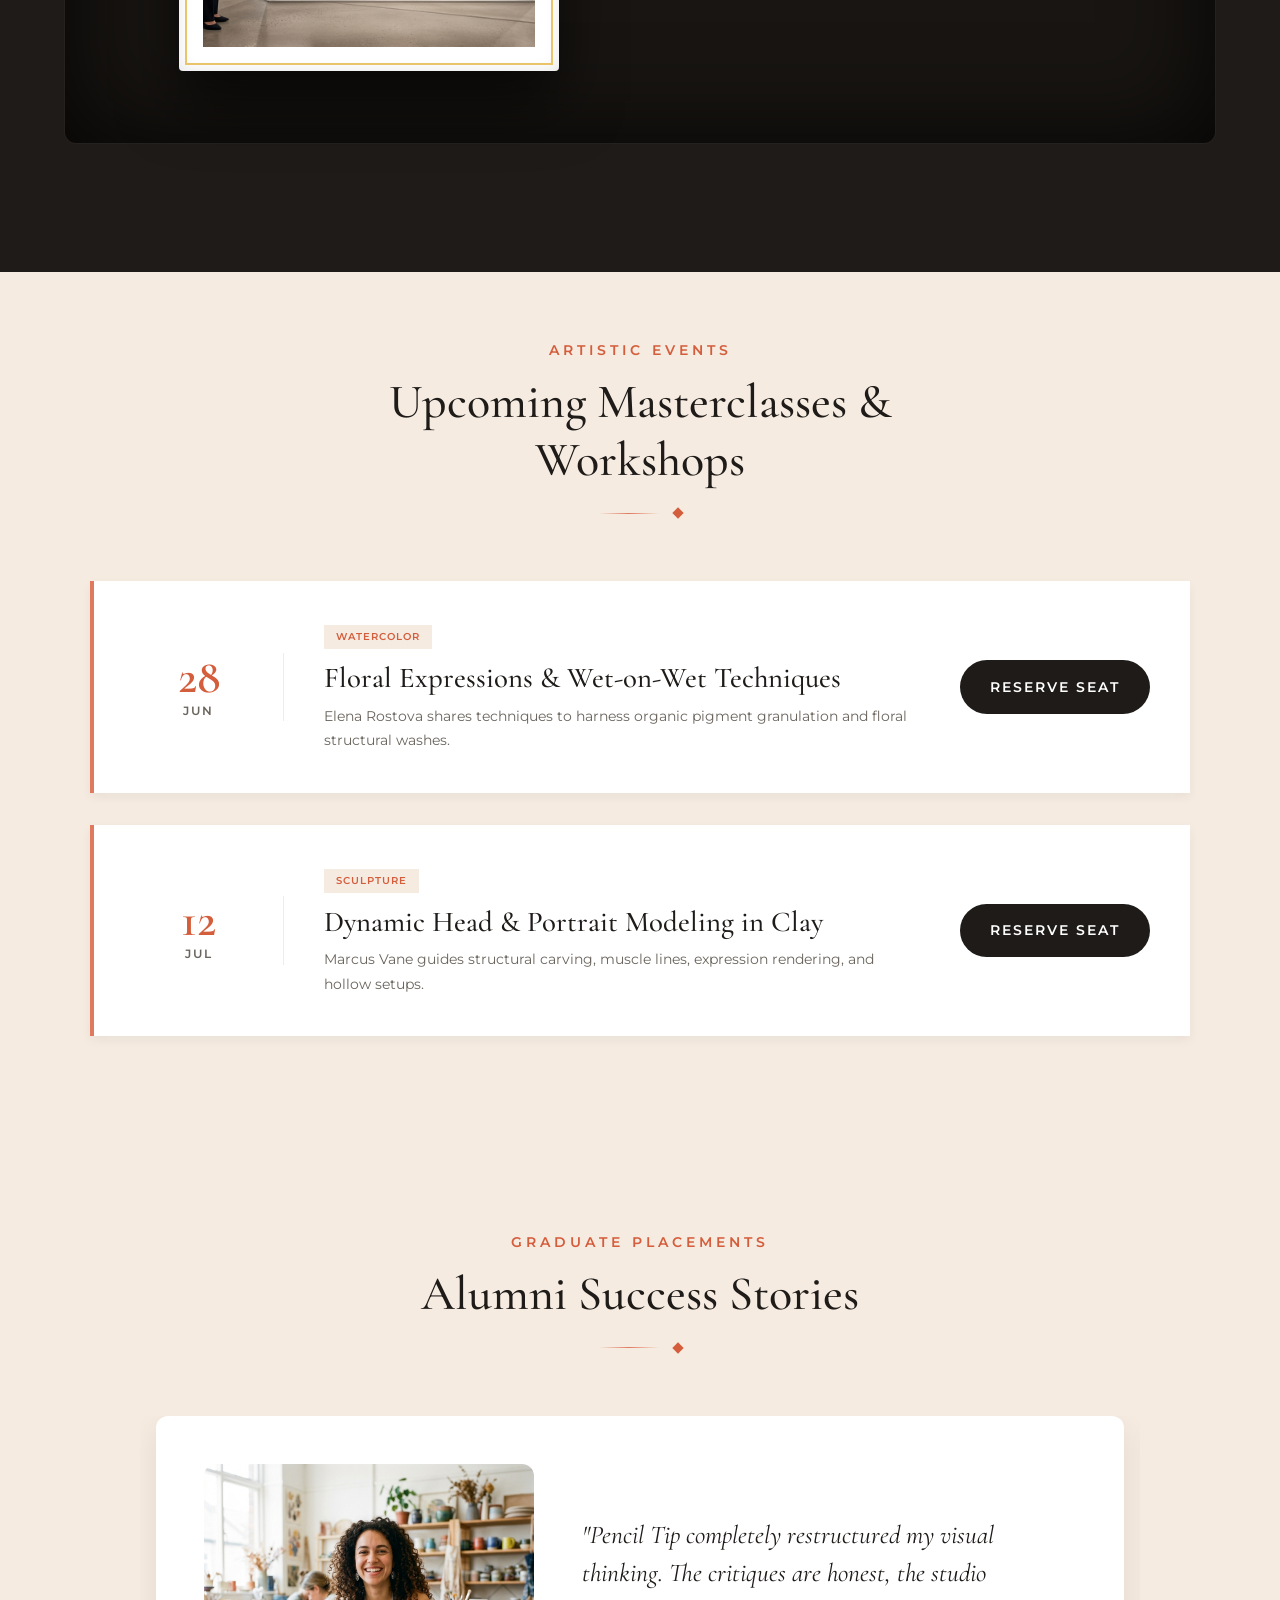
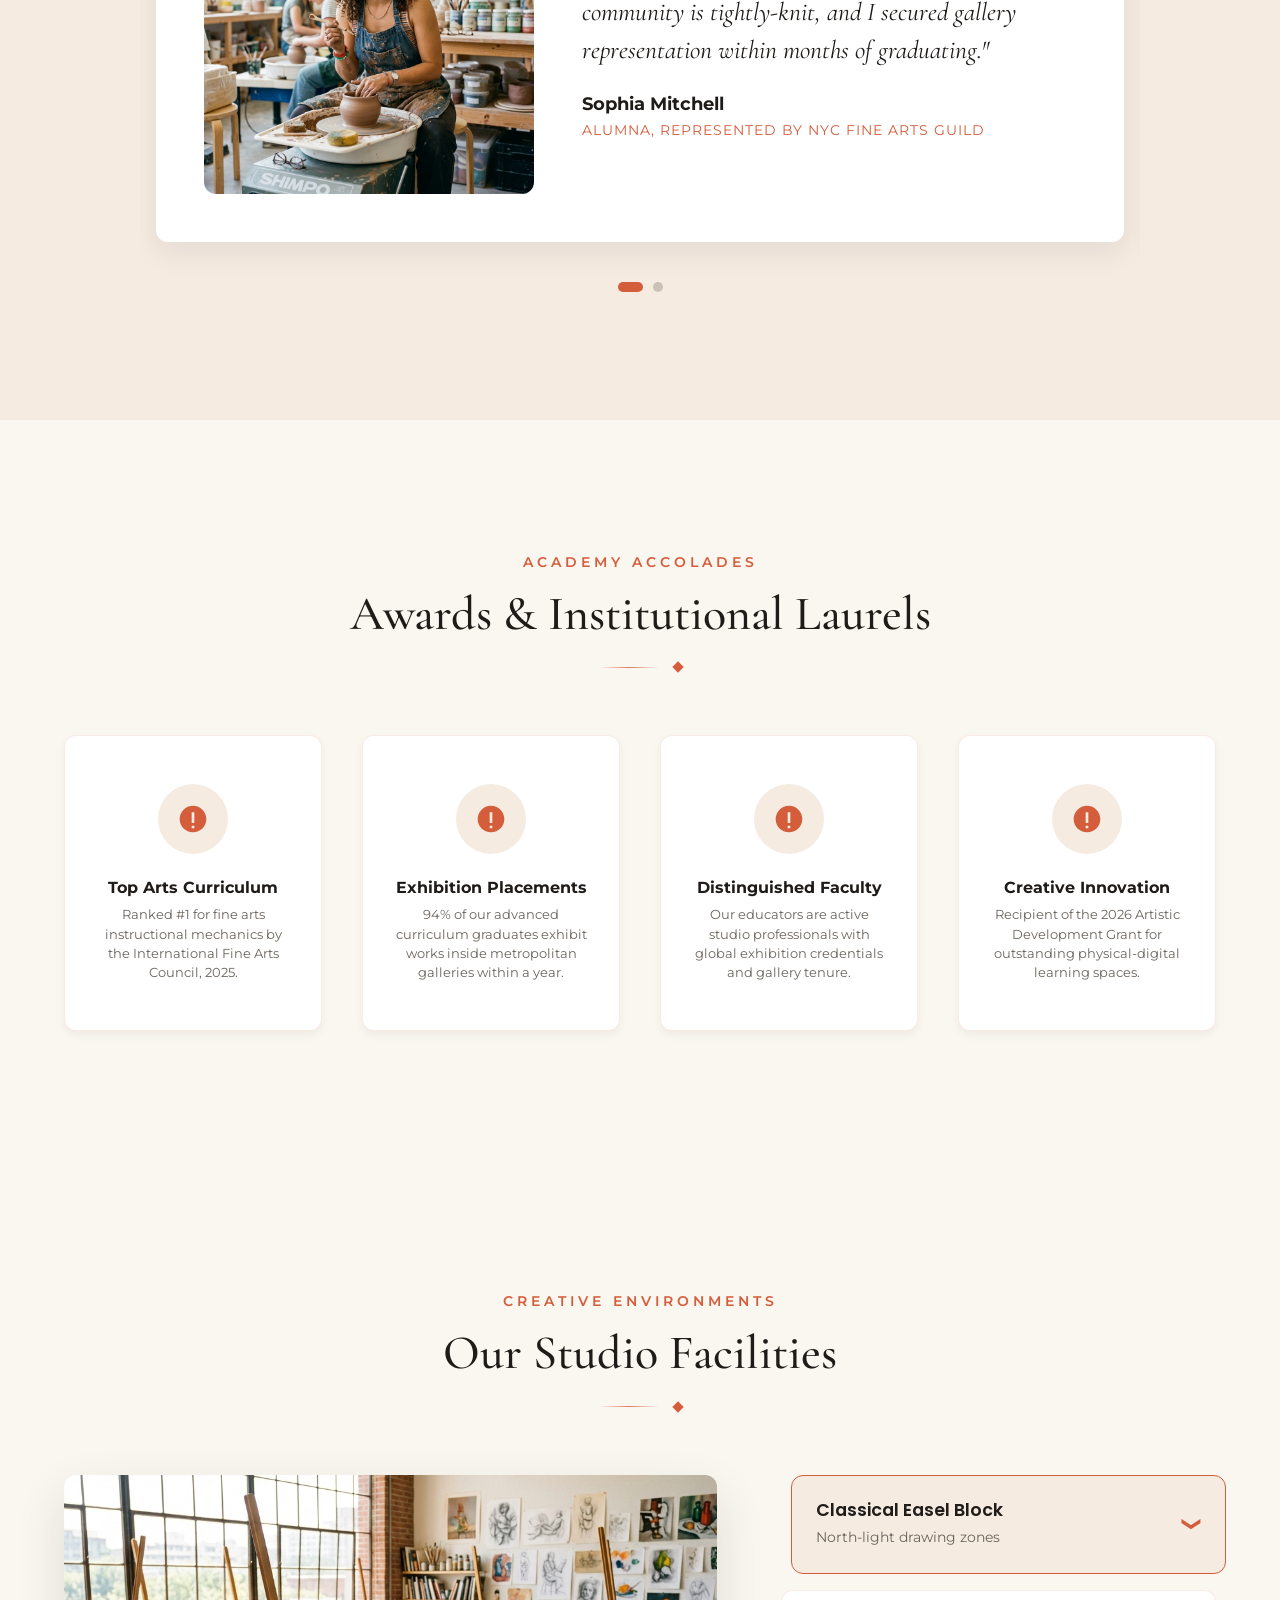
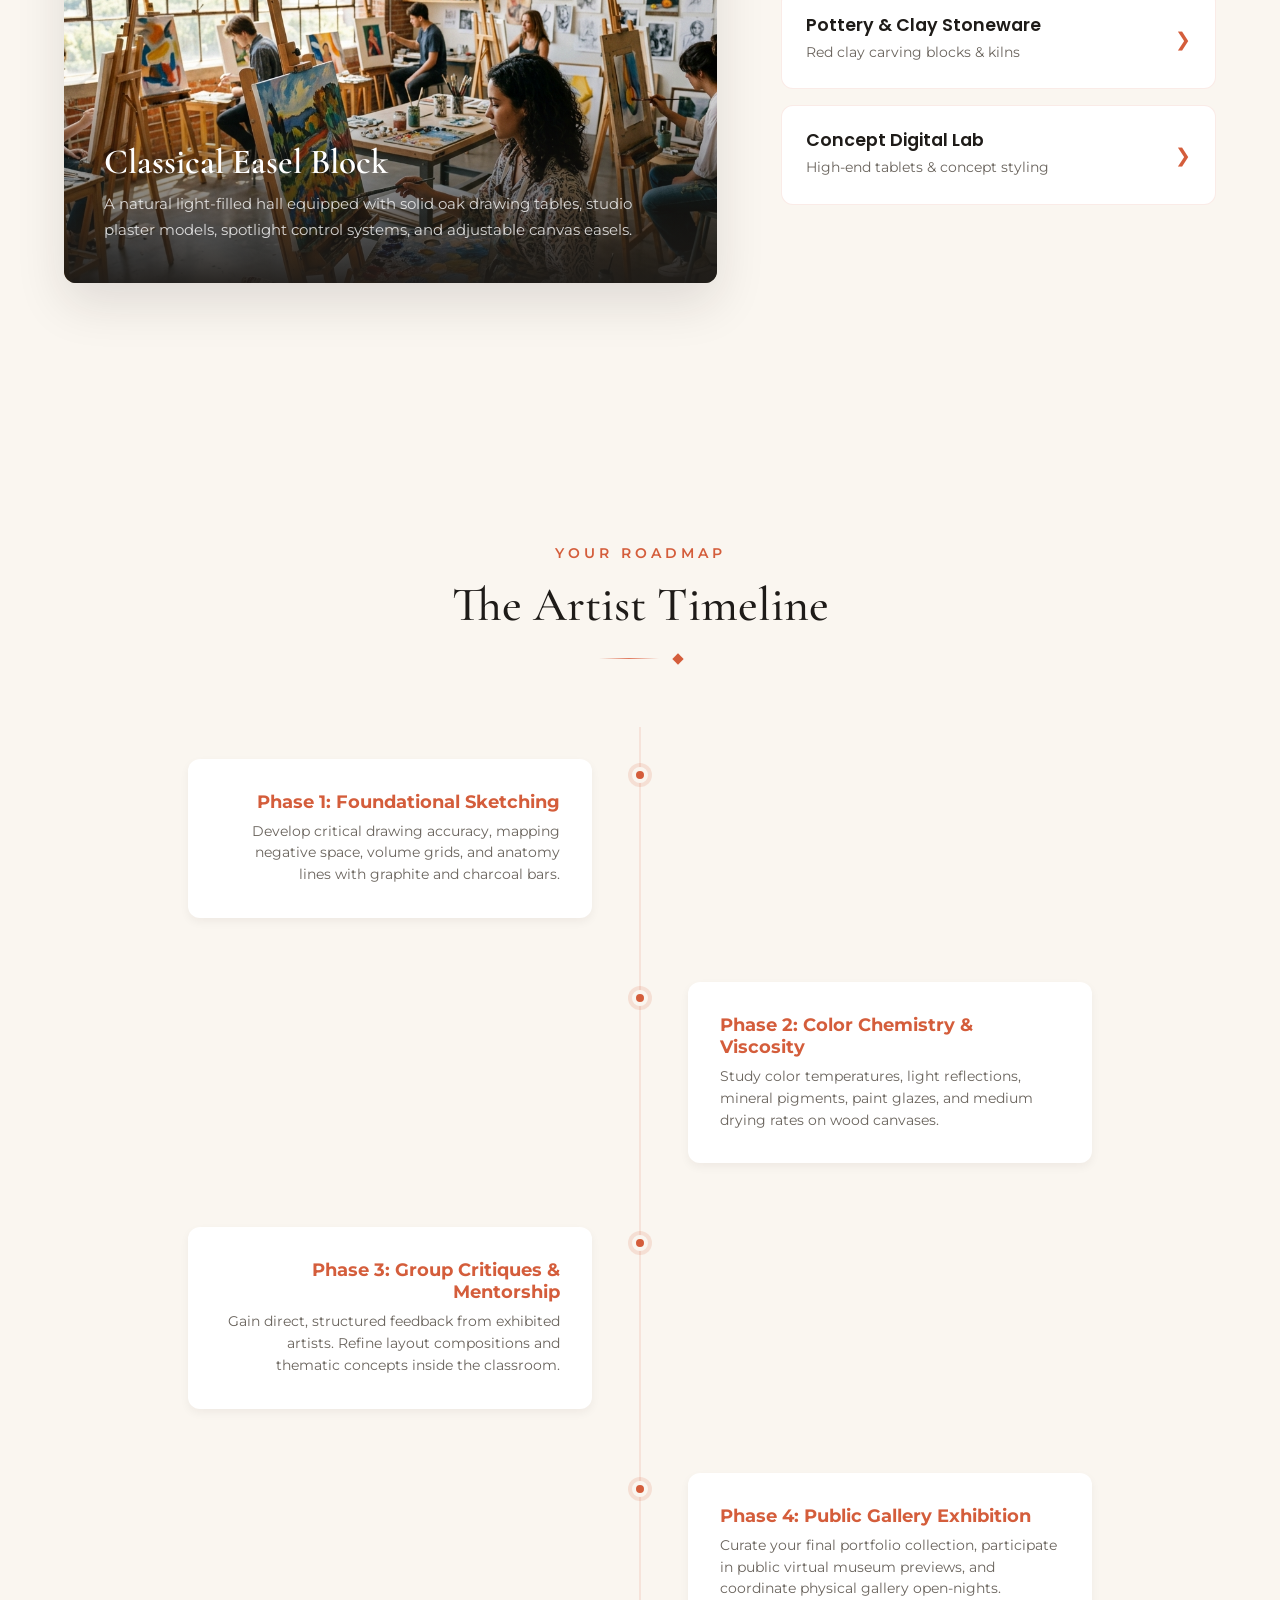
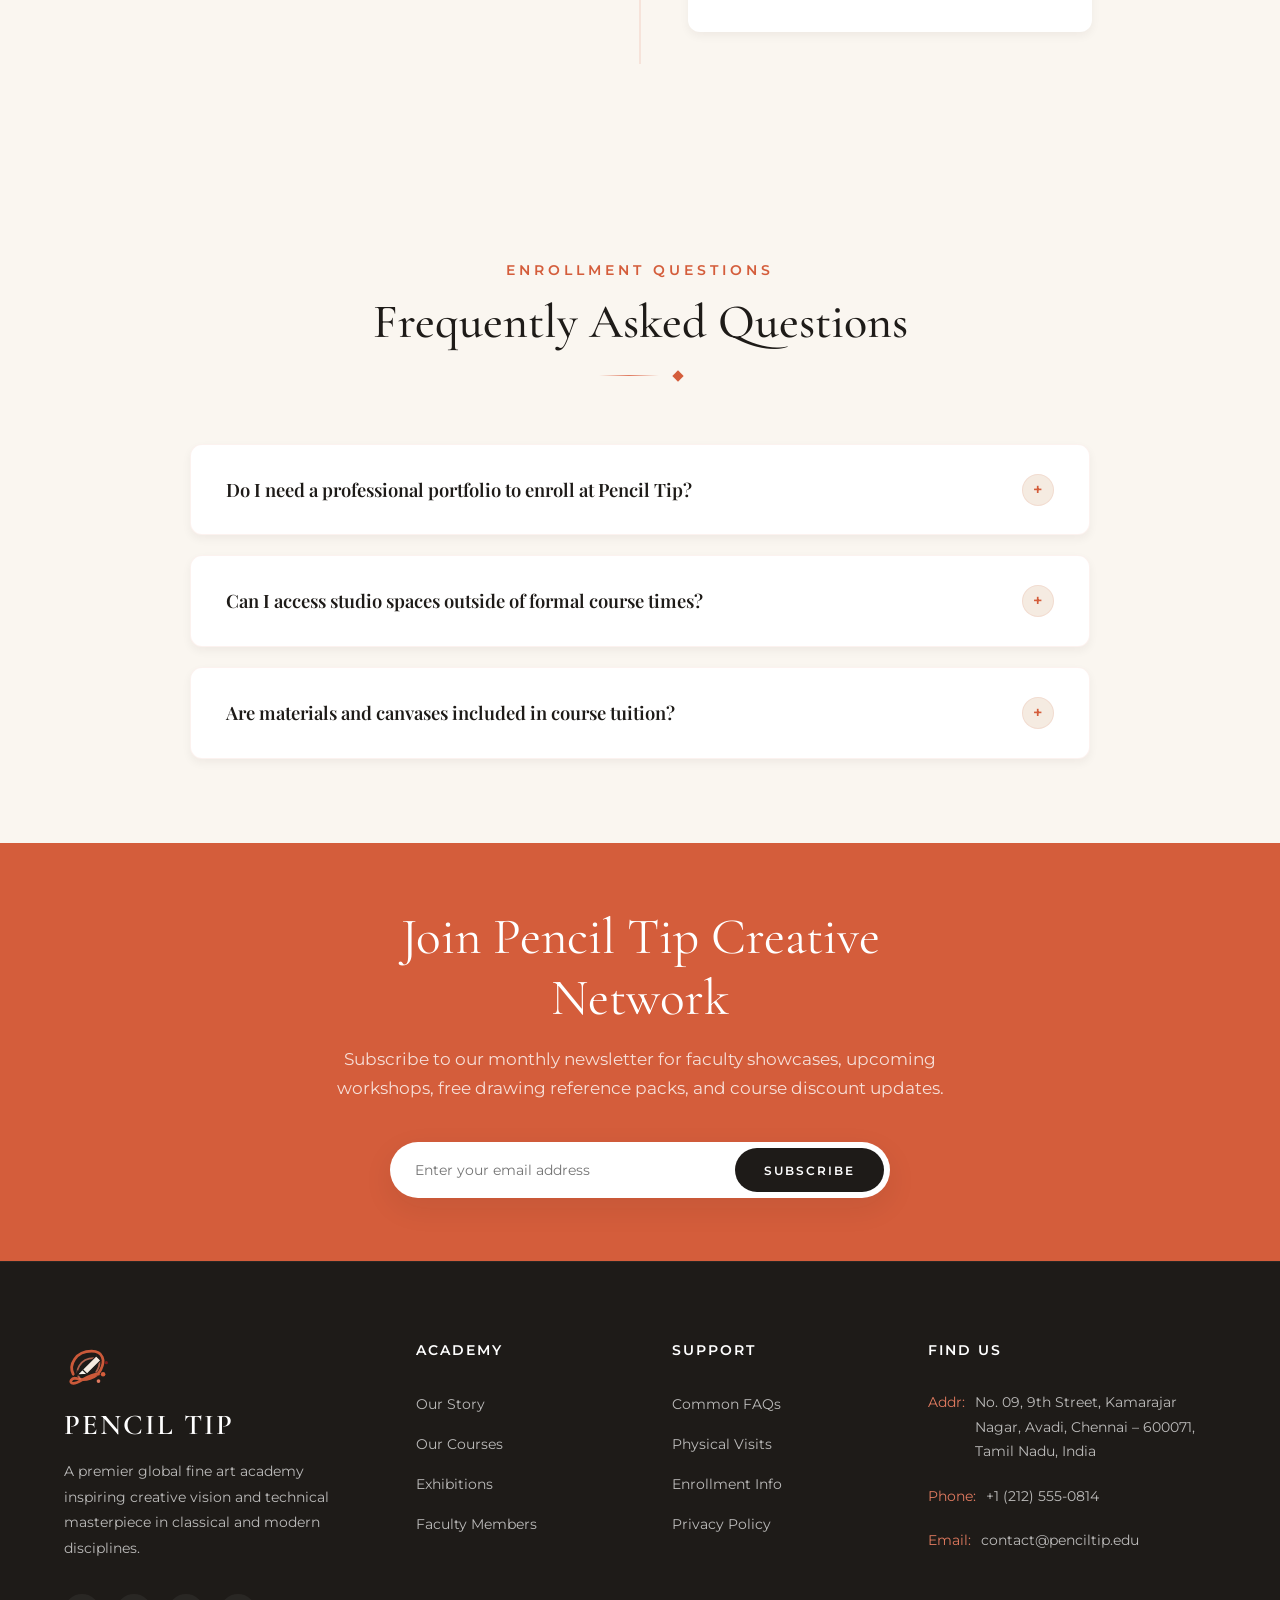
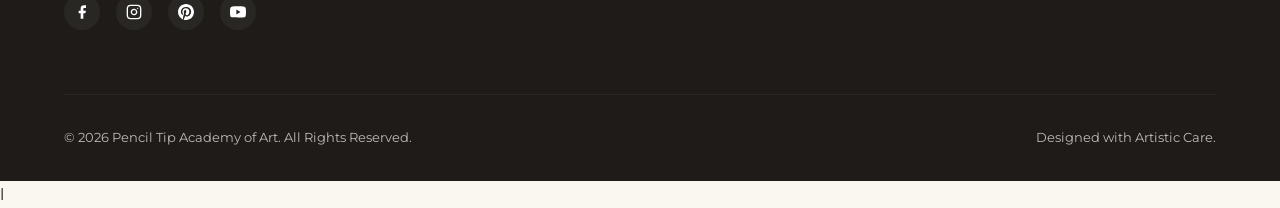
==== commit 981bc358: "Final Commit" ====
--- a/index.html
+++ b/index.html
@@ -994,10 +994,34 @@
         <p>A premier global fine art academy inspiring creative vision and technical masterpiece in classical and modern
           disciplines.</p>
         <div class="footer-social-links">
-          <a href="#" aria-label="Facebook">FB</a>
-          <a href="#" aria-label="Instagram">IG</a>
-          <a href="#" aria-label="Pinterest">PI</a>
-          <a href="#" aria-label="YouTube">YT</a>
+          <a href="#" aria-label="Facebook">
+            <svg xmlns="http://www.w3.org/2000/svg" width="16" height="16" viewBox="0 0 24 24" fill="currentColor"
+              aria-hidden="true">
+              <path d="M18 2h-3a5 5 0 0 0-5 5v3H7v4h3v8h4v-8h3l1-4h-4V7a1 1 0 0 1 1-1h3z" />
+            </svg>
+          </a>
+          <a href="#" aria-label="Instagram">
+            <svg xmlns="http://www.w3.org/2000/svg" width="16" height="16" viewBox="0 0 24 24" fill="none"
+              stroke="currentColor" stroke-width="2" stroke-linecap="round" stroke-linejoin="round" aria-hidden="true">
+              <rect x="2" y="2" width="20" height="20" rx="5" ry="5" />
+              <path d="M16 11.37A4 4 0 1 1 12.63 8 4 4 0 0 1 16 11.37z" />
+              <line x1="17.5" y1="6.5" x2="17.51" y2="6.5" />
+            </svg>
+          </a>
+          <a href="#" aria-label="Pinterest">
+            <svg xmlns="http://www.w3.org/2000/svg" width="16" height="16" viewBox="0 0 24 24" fill="currentColor"
+              aria-hidden="true">
+              <path
+                d="M12 0C5.373 0 0 5.373 0 12c0 5.084 3.163 9.426 7.627 11.174-.105-.949-.2-2.405.042-3.441.218-.937 1.407-5.965 1.407-5.965s-.359-.719-.359-1.782c0-1.668.967-2.914 2.171-2.914 1.023 0 1.518.769 1.518 1.69 0 1.029-.655 2.568-.994 3.995-.283 1.194.599 2.169 1.777 2.169 2.133 0 3.772-2.249 3.772-5.495 0-2.873-2.064-4.882-5.012-4.882-3.414 0-5.418 2.561-5.418 5.207 0 1.031.397 2.138.893 2.738a.36.36 0 0 1 .083.345l-.333 1.36c-.053.22-.174.267-.402.161-1.499-.698-2.436-2.889-2.436-4.649 0-3.785 2.75-7.262 7.929-7.262 4.163 0 7.398 2.967 7.398 6.931 0 4.136-2.607 7.464-6.227 7.464-1.216 0-2.359-.632-2.75-1.378l-.748 2.853c-.271 1.043-1.002 2.35-1.492 3.146C9.57 23.812 10.763 24 12 24c6.627 0 12-5.373 12-12S18.627 0 12 0z" />
+            </svg>
+          </a>
+          <a href="#" aria-label="YouTube">
+            <svg xmlns="http://www.w3.org/2000/svg" width="16" height="16" viewBox="0 0 24 24" fill="currentColor"
+              aria-hidden="true">
+              <path fill-rule="evenodd" clip-rule="evenodd"
+                d="M23.498 6.163a3.003 3.003 0 0 0-2.11-2.108C19.52 3.5 12 3.5 12 3.5s-7.52 0-9.388.555A3.002 3.002 0 0 0 .503 6.163C0 8.046 0 12 0 12s0 3.954.503 5.837a3.003 3.003 0 0 0 2.11 2.108C4.48 20.5 12 20.5 12 20.5s7.52 0 9.388-.555a3.003 3.003 0 0 0 2.11-2.108C24 15.954 24 12 24 12s0-3.954-.502-5.837zM9.545 15.568V8.432L15.818 12l-6.273 3.568z" />
+            </svg>
+          </a>
         </div>
       </div>
 
@@ -1024,7 +1048,7 @@
       <div class="footer-contact">
         <h4 class="footer-heading">Find Us</h4>
         <div class="footer-contact-info">
-          <p><span>Addr:</span> 48 Terracotta Blvd, Studio Block C, Art District, NY 10003</p>
+          <p><span>Addr:</span> No. 09, 9th Street, Kamarajar Nagar, Avadi, Chennai – 600071, Tamil Nadu, India</p>
           <p><span>Phone:</span> +1 (212) 555-0814</p>
           <p><span>Email:</span> contact@penciltip.edu</p>
         </div>
--- a/css/style.css
+++ b/css/style.css
@@ -1527,12 +1527,16 @@
 }
 
 .course-price-badge .price-amount {
-  font-family: var(--font-serif-playfair);
-  font-size: 1.15rem;
+  font-family: var(--font-sans-montserrat);
+  font-size: 1rem;
   font-weight: 700;
   color: var(--accent);
-  display: block;
+  display: flex;
+  align-items: center;
+  justify-content: center;
   letter-spacing: 0.5px;
+  line-height: 1;
+  font-variant-numeric: tabular-nums;
 }
 
 .course-card:hover .course-price-badge {
@@ -3569,6 +3573,24 @@
   margin-bottom: 2.5rem;
 }
 
+/* About Page CTA — overrides the orange newsletter background
+   with the site's signature warm ivory gradient so the section
+   blends seamlessly with surrounding sections. */
+.about-cta-section {
+  background: linear-gradient(160deg, #FDF8F3 0%, #FAF5EF 50%, #F8F2EB 100%);
+  color: var(--text-dark);
+  border-top: 1px solid rgba(212, 93, 59, 0.08);
+}
+
+/* Ensure inherited white text rules are neutralised */
+.about-cta-section h2 {
+  color: var(--text-dark);
+}
+
+.about-cta-section p {
+  color: var(--text-light);
+}
+
 .newsletter-form {
   display: flex;
   max-width: 500px;
@@ -6703,55 +6725,88 @@
   /* ── 3D Journey Carousel Mobile Optimizations ── */
   .journey-carousel-wrapper {
     perspective: 1000px !important;
+    padding: 1rem 0 1.5rem !important;
+    margin-top: 1.5rem !important;
+  }
+
+  /* ── 3D Journey Carousel Mobile Optimizations ── */
+  .journey-carousel-wrapper {
+    perspective: 1000px !important;
     padding: 1.5rem 0 2rem !important;
     margin-top: 2rem !important;
+    height: auto !important;
+    overflow: visible !important;
   }
 
   .journey-stage {
-    height: 440px !important; /* Increased height to host taller card */
+    height: 450px !important; /* Reduced from 630px to fit the new card height */
+    min-height: auto !important;
+    transform-style: preserve-3d !important;
   }
 
   .journey-card {
-    width: 290px !important; /* Increased width for readability */
-    height: 410px !important; /* Increased height to fit all content */
-    padding: 0 !important; /* Reset default card padding */
+    width: 280px !important; /* Visual balance */
+    height: 420px !important; /* Reduced from 600px to eliminate the blank space */
+    min-height: auto !important;
+    padding: 0 !important;
+    overflow: visible !important;
+  }
+
+  .journey-card-inner {
+    height: 100% !important;
+    display: flex !important;
+    flex-direction: column !important;
+    overflow: hidden !important;
+    background: #ffffff !important; /* Solid background to avoid 3D transform backdrop-filter bugs */
+    backdrop-filter: none !important;
+    -webkit-backdrop-filter: none !important;
+    box-shadow: 0 8px 30px rgba(30, 27, 24, 0.12) !important;
   }
 
   .journey-card-img-wrap {
-    aspect-ratio: 16 / 9.5 !important; /* Proportional image aspect ratio */
+    width: 100% !important;
+    aspect-ratio: 16 / 10 !important; /* Scale image proportionally */
+    overflow: hidden !important;
+    flex-shrink: 0 !important;
   }
 
   .journey-card-body {
-    padding: 1.3rem 1.4rem 1.5rem !important; /* Refined internal padding */
+    padding: 1.2rem 1.2rem !important; /* Balanced padding */
+    display: flex !important;
+    flex-direction: column !important;
+    flex-grow: 1 !important;
   }
 
   .journey-year-badge {
+    font-size: 1.15rem !important;
+    padding: 3px 12px !important;
+    top: 10px !important;
+    left: 10px !important;
+  }
+
+  .journey-card-title {
     font-size: 1.25rem !important;
-    padding: 3px 14px !important;
-    top: 12px !important;
-    left: 12px !important;
-  }
-
-  .journey-card-title {
-    font-size: 1.35rem !important;
-    margin-bottom: 0.45rem !important;
+    margin-bottom: 0.5rem !important;
     line-height: 1.3 !important;
   }
 
   .journey-card-desc {
-    font-size: 0.82rem !important;
+    font-size: 0.85rem !important;
     line-height: 1.55 !important;
-    margin-bottom: 1.15rem !important;
+    margin-bottom: 1.2rem !important;
+    flex-grow: 0 !important; /* Do not stretch description empty space */
   }
 
   .journey-learn-btn {
     font-size: 0.72rem !important;
     padding: 6px 18px !important;
+    align-self: flex-start !important;
+    margin-top: auto !important; /* Pushes button to bottom of card naturally */
   }
 
   /* Adjust Z-depth values to fit inside 360px without cutting edges */
   .journey-card.is-active {
-    transform: translateX(0) translateZ(60px) scale(0.98) !important;
+    transform: translateX(0) translateZ(40px) scale(0.98) !important;
     z-index: 10 !important;
     opacity: 1 !important;
     filter: none !important;
@@ -6759,33 +6814,33 @@
 
   /* Reduced size and opacity of preview cards to stay clear of active card */
   .journey-card.is-prev {
-    transform: translateX(-45%) translateZ(-200px) rotateY(15deg) scale(0.65) !important;
+    transform: translateX(-40%) translateZ(-160px) rotateY(12deg) scale(0.7) !important;
     opacity: 0.28 !important;
     z-index: 5 !important;
   }
 
   .journey-card.is-next {
-    transform: translateX(45%) translateZ(-200px) rotateY(-15deg) scale(0.65) !important;
+    transform: translateX(40%) translateZ(-160px) rotateY(-12deg) scale(0.7) !important;
     opacity: 0.28 !important;
     z-index: 5 !important;
   }
 
   .journey-card.is-far-prev {
-    transform: translateX(-78%) translateZ(-340px) rotateY(25deg) scale(0.48) !important;
+    transform: translateX(-72%) translateZ(-280px) rotateY(20deg) scale(0.55) !important;
     opacity: 0.08 !important;
     z-index: 2 !important;
   }
 
   .journey-card.is-far-next {
-    transform: translateX(78%) translateZ(-340px) rotateY(-25deg) scale(0.48) !important;
+    transform: translateX(72%) translateZ(-280px) rotateY(-20deg) scale(0.55) !important;
     opacity: 0.08 !important;
     z-index: 2 !important;
   }
 
   /* Reposition arrows to viewport sides outside the active card limits */
   .journey-arrow {
-    width: 44px !important;
-    height: 44px !important;
+    width: 40px !important;
+    height: 40px !important;
     top: 50% !important;
     bottom: auto !important;
     transform: translateY(-50%) !important;
@@ -6793,13 +6848,18 @@
     z-index: 25 !important;
   }
 
+  .journey-arrow svg {
+    width: 16px !important;
+    height: 16px !important;
+  }
+
   .journey-arrow-prev {
-    left: 8px !important;
+    left: 6px !important;
   }
 
   .journey-arrow-next {
     left: auto !important;
-    right: 8px !important;
+    right: 6px !important;
   }
 
   .journey-dots {
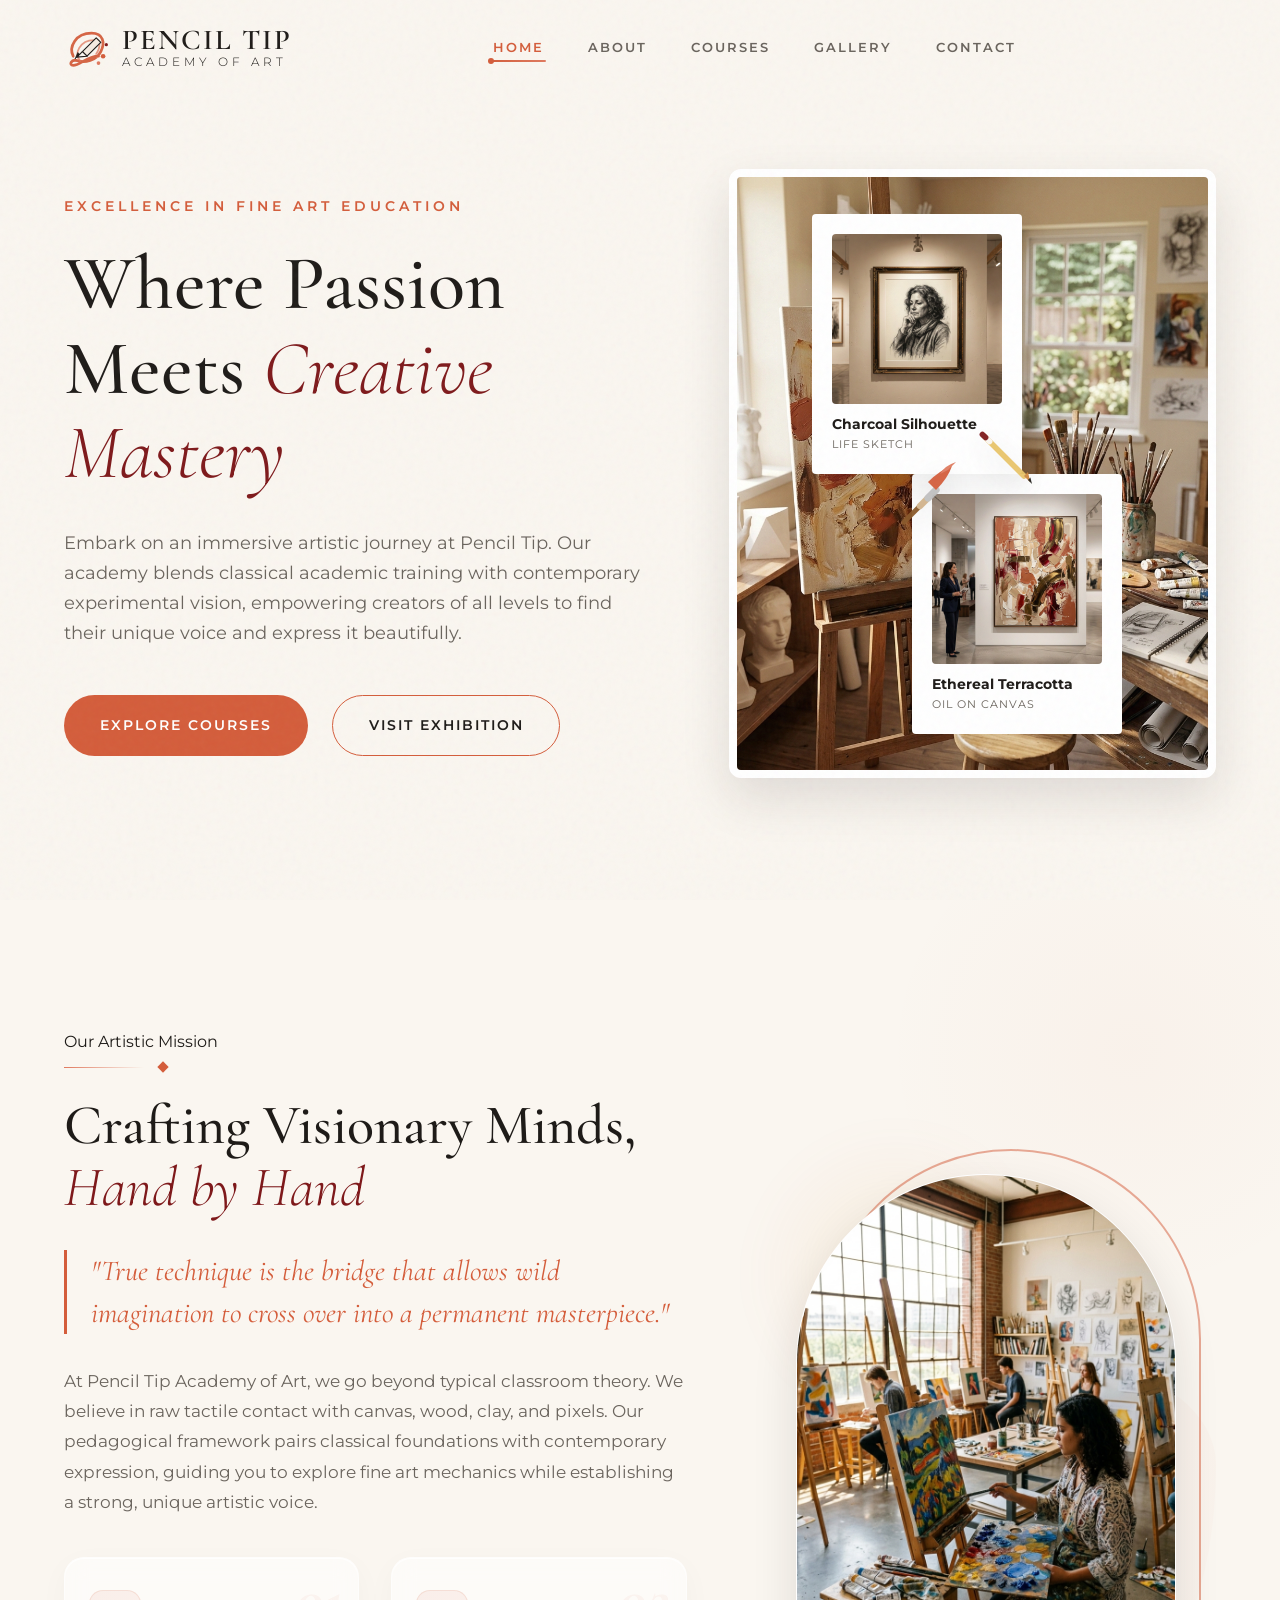
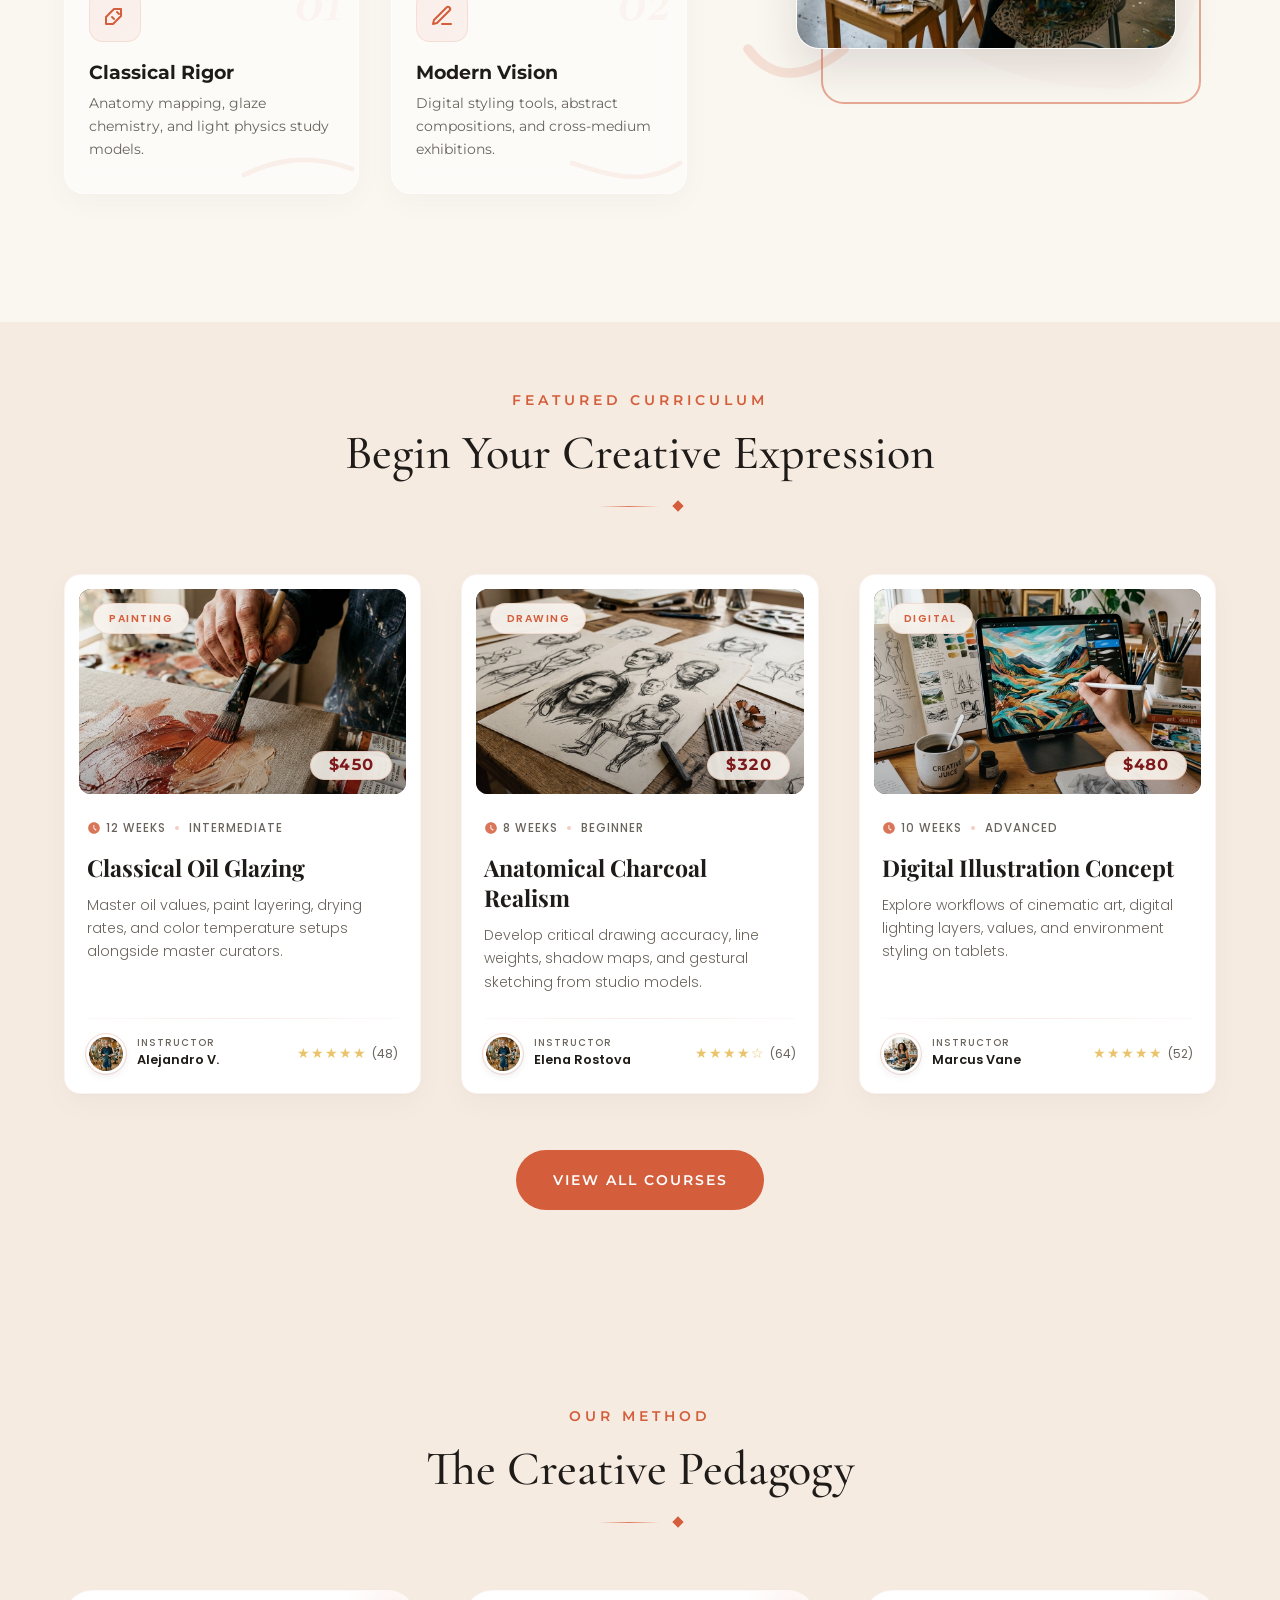
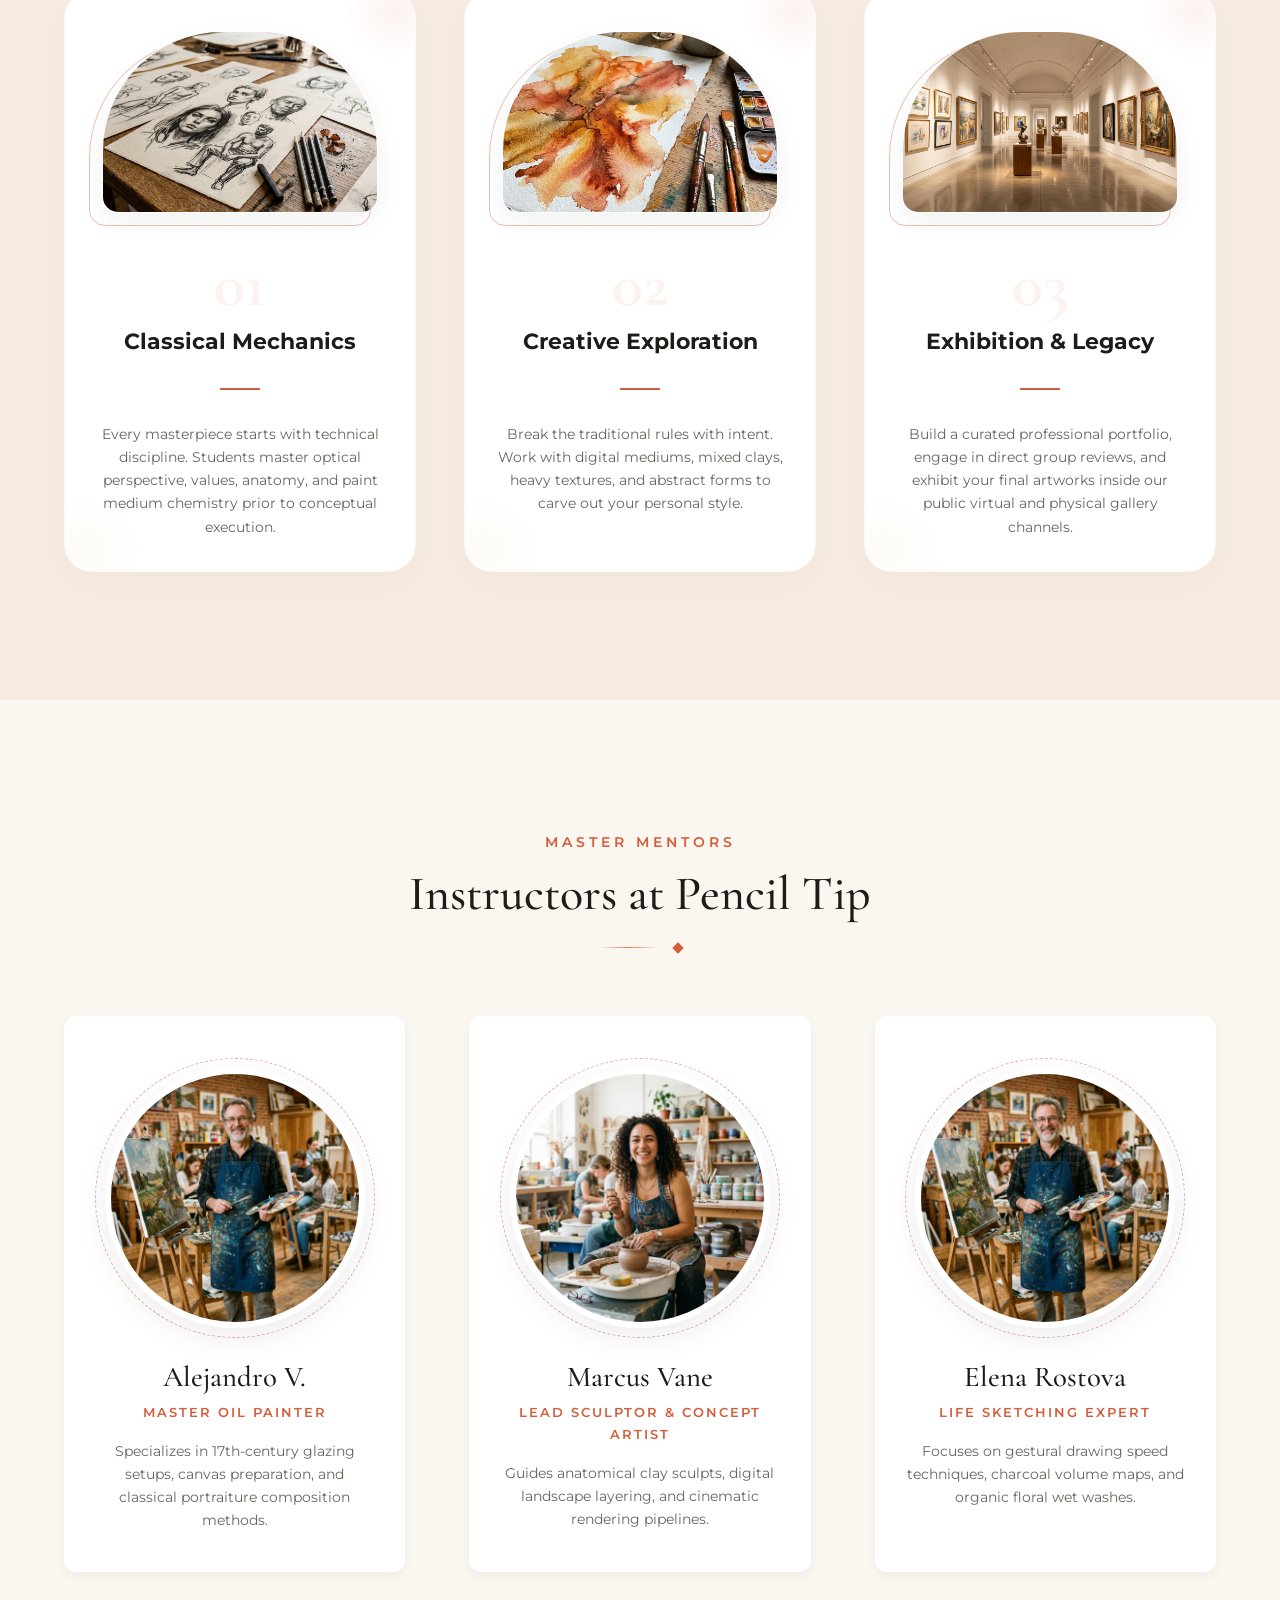
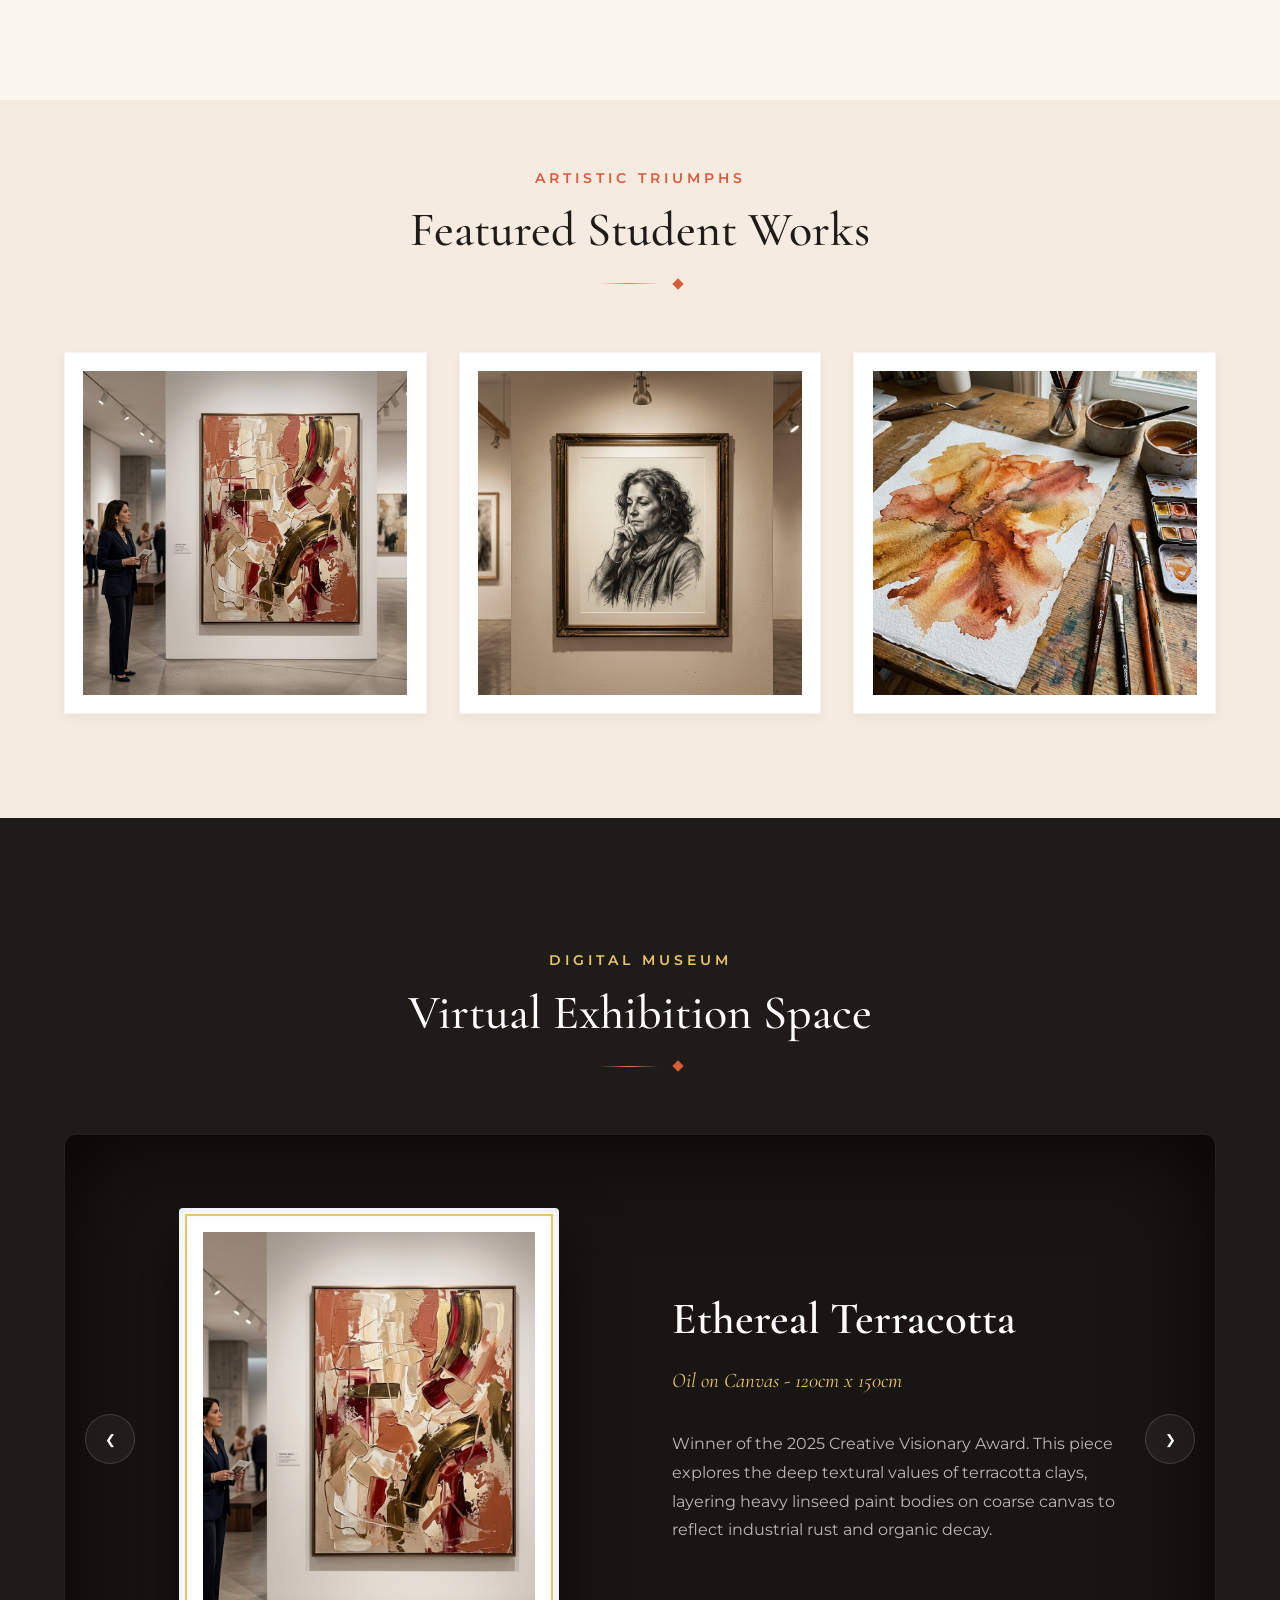
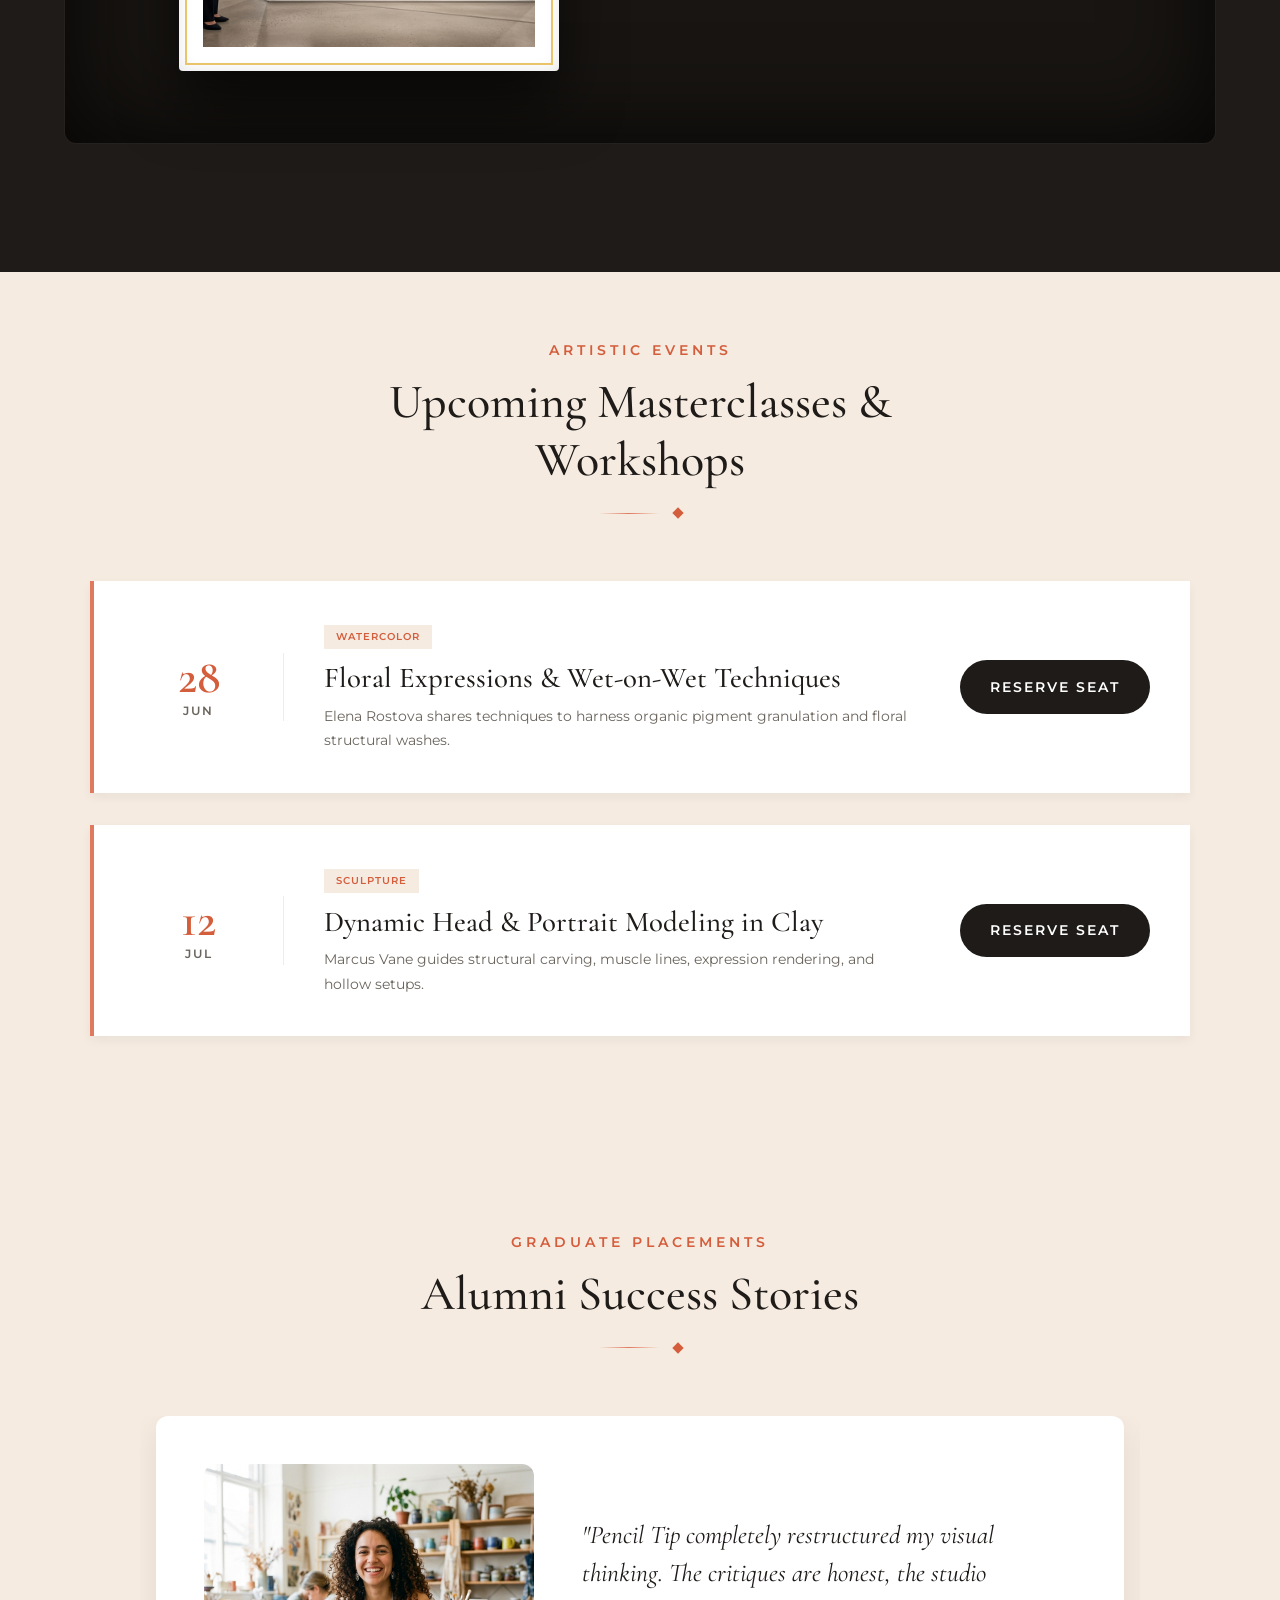
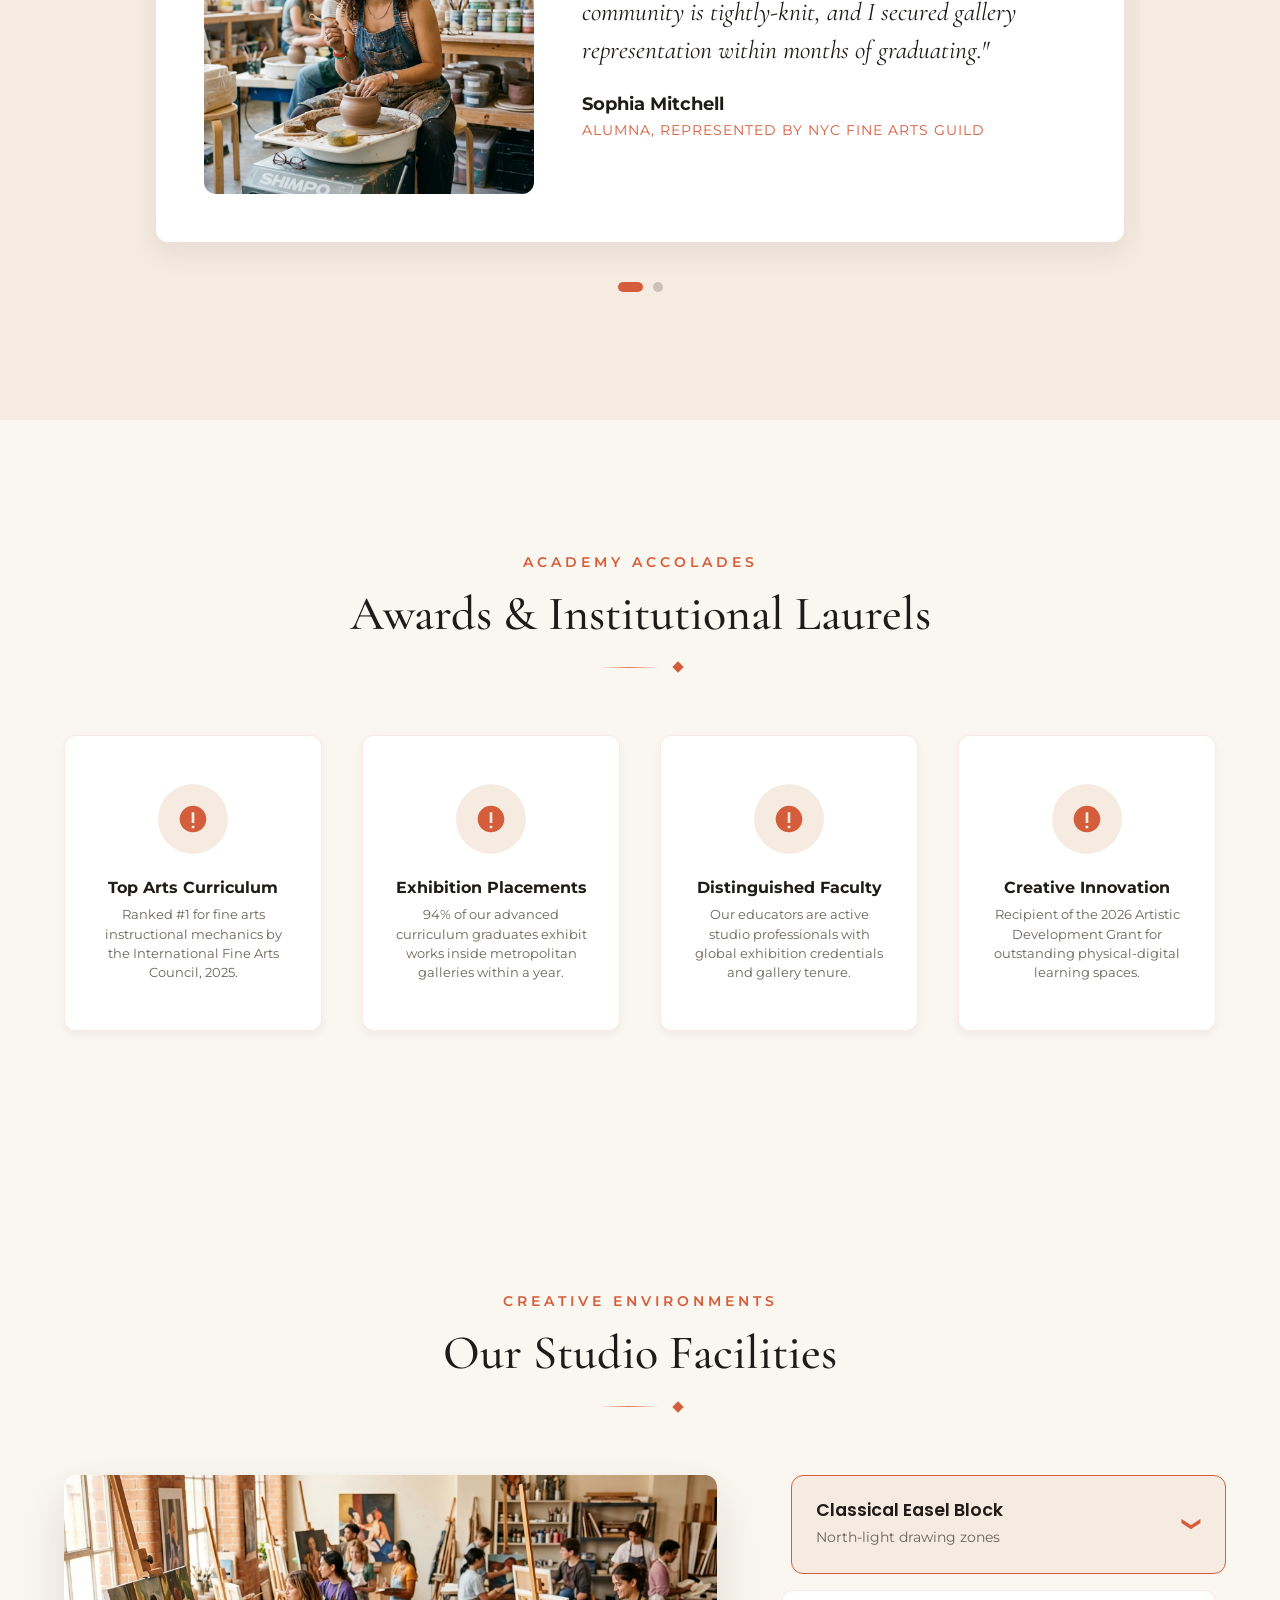
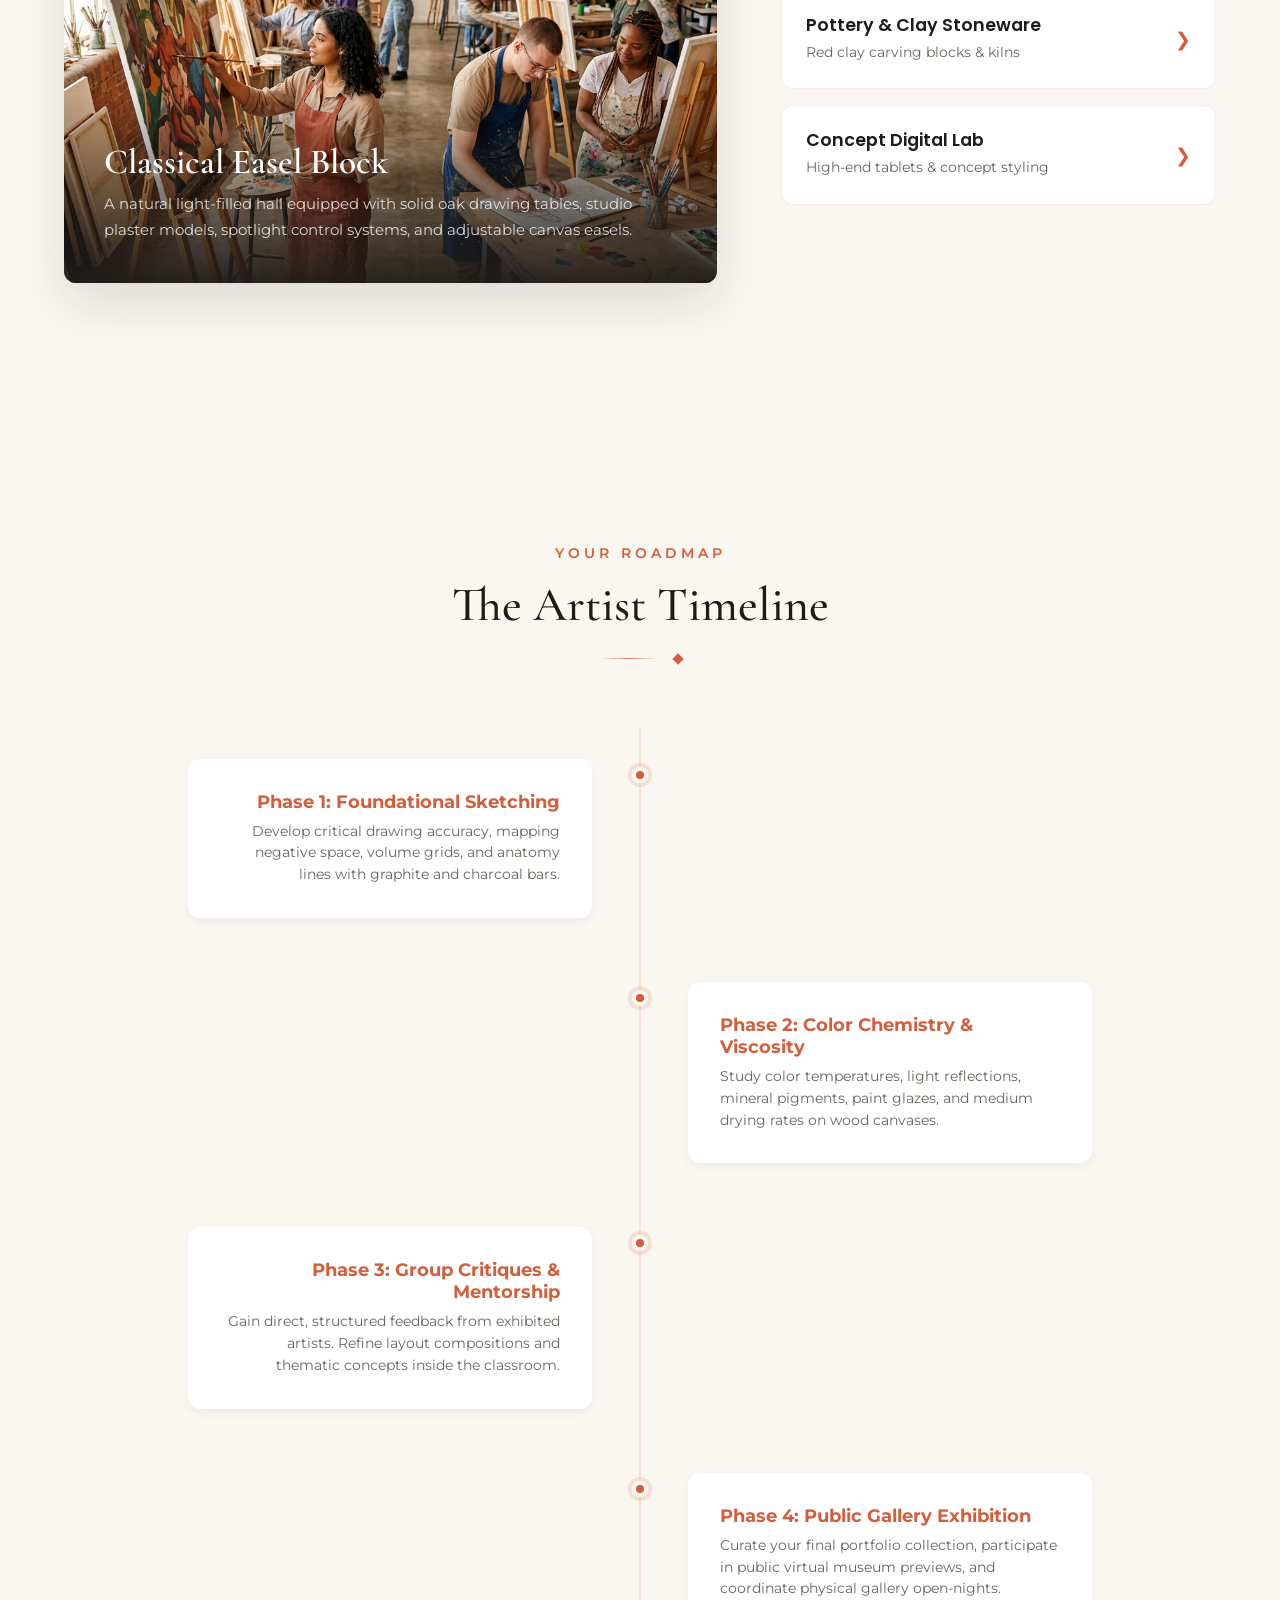
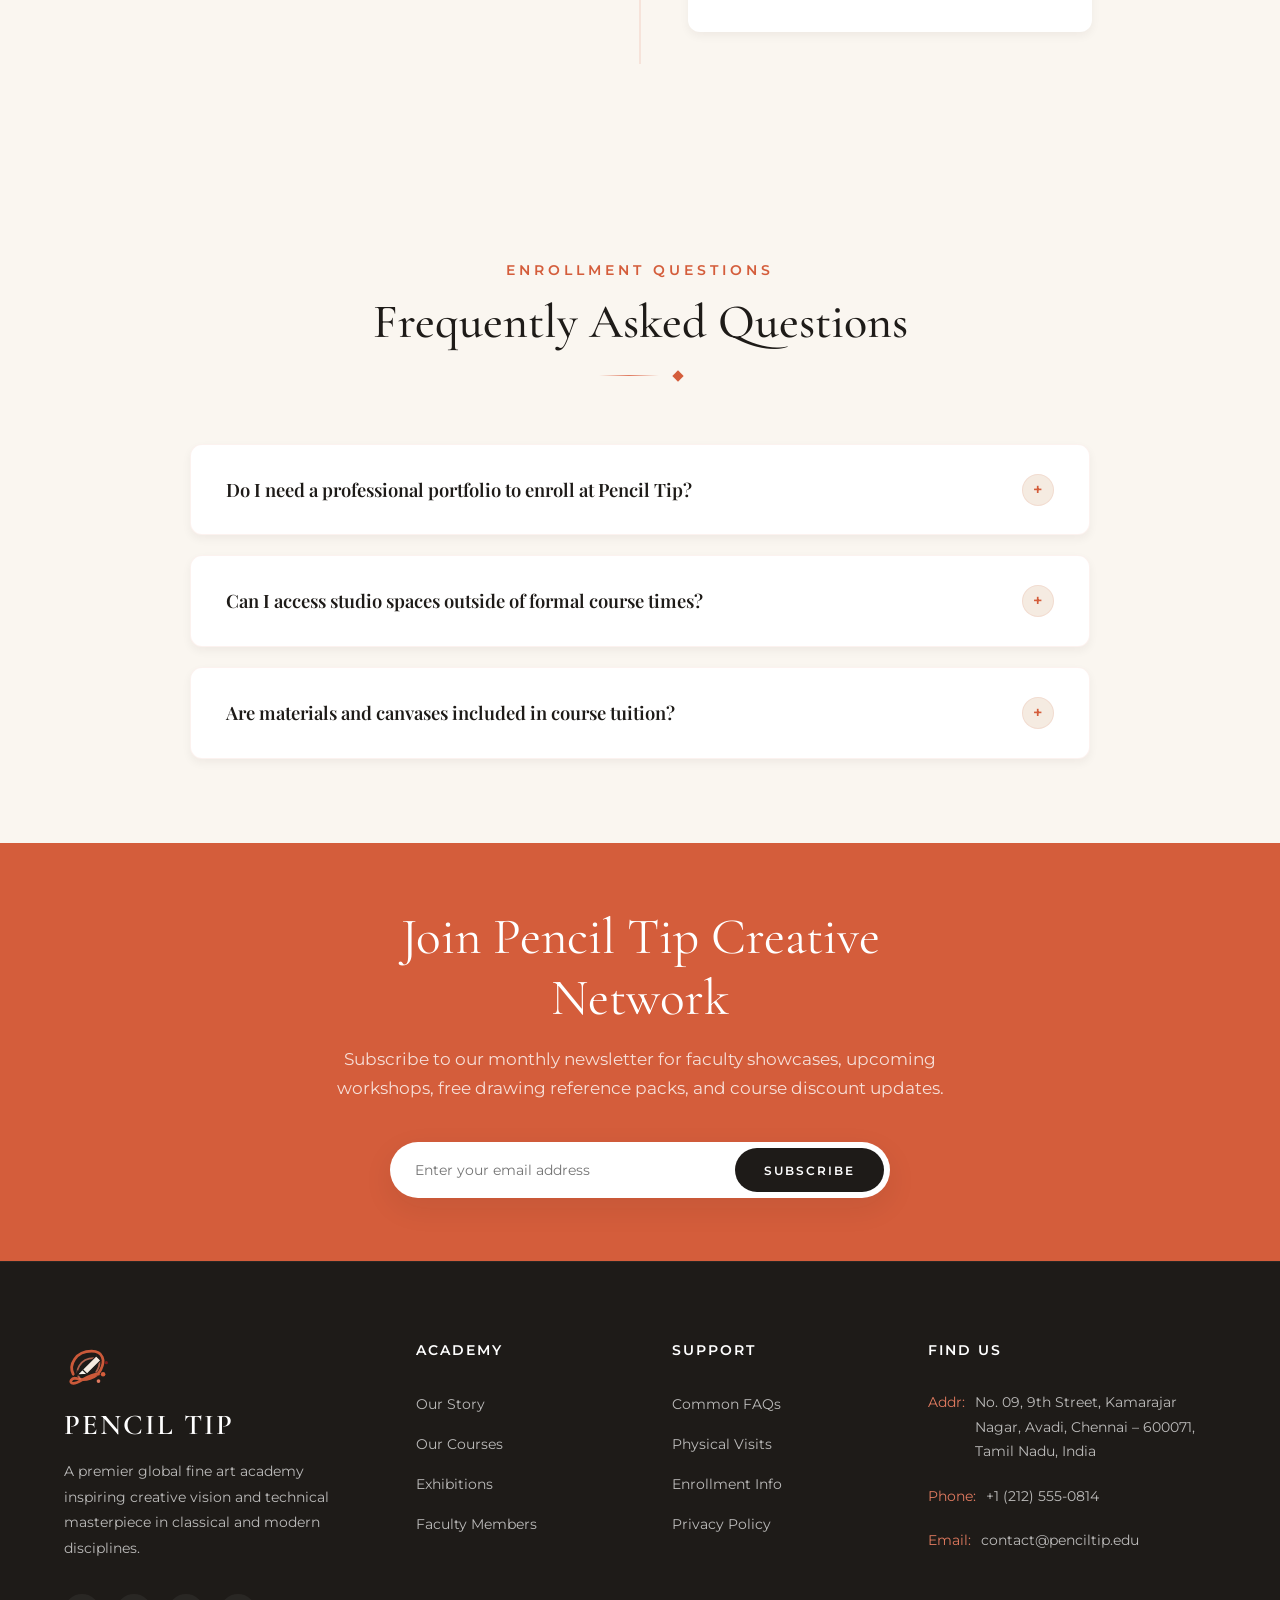
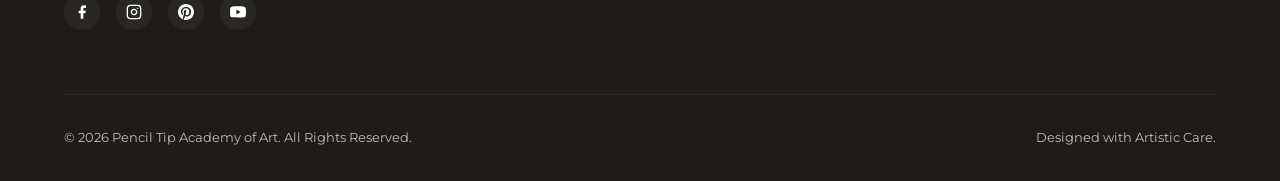
==== commit 2b3b1a5a: "Final Commit" ====
--- a/index.html
+++ b/index.html
@@ -795,7 +795,7 @@
     <div class="facilities-grid">
       <!-- Left image show panel -->
       <div class="facility-showcase-panel reveal">
-        <img src="images/studio_interior.png" alt="Classical Easel Block Studio">
+        <img src="images/students_studio.png" alt="Classical Easel Block Studio">
         <div class="facility-overlay-desc">
           <h3>Classical Easel Block</h3>
           <p>A natural light-filled hall equipped with solid oak drawing tables, studio plaster models, spotlight
@@ -806,7 +806,7 @@
       <!-- Right list navigation tabs -->
       <div class="facilities-list reveal">
         <!-- Tab 1 -->
-        <div class="facility-tab-item active" data-image="images/studio_interior.png"
+        <div class="facility-tab-item active" data-image="images/students_studio.png"
           data-heading="Classical Easel Block"
           data-desc="A natural light-filled hall equipped with solid oak drawing tables, studio plaster models, spotlight control systems, and adjustable canvas easels.">
           <div>
@@ -817,7 +817,7 @@
         </div>
 
         <!-- Tab 2 -->
-        <div class="facility-tab-item" data-image="images/hero_workspace.png" data-heading="Pottery & Clay Stoneware"
+        <div class="facility-tab-item" data-image="images/course_sculpture.png" data-heading="Pottery & Clay Stoneware"
           data-desc="Fully outfitted clay studio supporting stoneware carving, wheel spinning, mineral glaze chemistry, and high-temperature electric/reduction kilns.">
           <div>
             <h4>Pottery & Clay Stoneware</h4>
@@ -1029,6 +1029,7 @@
         <h4 class="footer-heading">Academy</h4>
         <ul class="footer-links">
           <li><a href="about.html">Our Story</a></li>
+
           <li><a href="courses.html">Our Courses</a></li>
           <li><a href="gallery.html">Exhibitions</a></li>
           <li><a href="about.html#instructors">Faculty Members</a></li>
@@ -1071,6 +1072,5 @@
   <!-- Main JavaScript File -->
   <script src="js/main.js"></script>
 </body>
-l
 
 </html>
--- a/css/style.css
+++ b/css/style.css
@@ -7003,4 +7003,61 @@
   .mentorship-text h2 {
     font-size: 1.7rem !important; /* Slightly smaller title on 360px viewports */
   }
+}
+
+/* ==========================================
+   INSTANT ACTIVE, SMOOTH LEAVE HOVER EFFECT
+   ========================================== */
+a:hover,
+button:hover,
+.btn:hover,
+.nav-link:hover,
+.logo:hover,
+.hamburger:hover,
+.floating-card:hover,
+.course-card:hover,
+.filter-btn:hover,
+.workshop-row:hover,
+.timeline-item:hover,
+.timeline-content:hover,
+.faculty-card:hover,
+.faculty-socials a:hover,
+.featured-mentor-portrait:hover,
+.view-full-profile-btn:hover,
+.mentor-modal-close:hover,
+.mentor-profile-details .portfolio-links a:hover,
+.faq-item:hover,
+.faq-header:hover,
+.facility-tab-item:hover,
+.journey-card:hover,
+.journey-arrow:hover,
+.journey-dot:hover,
+.back-to-top:hover,
+.footer-links a:hover,
+.social-icon:hover,
+/* Children animated on parent hover */
+.logo:hover .logo-icon-wrap,
+.logo:hover .logo-text,
+.logo:hover .logo-text span,
+.nav-link:hover::before,
+.nav-link:hover::after,
+.course-card:hover .course-img-overlay,
+.course-card:hover .course-img-wrapper img,
+.course-card:hover .course-tag,
+.course-card:hover .course-price-badge,
+.course-card:hover .course-price-badge .price-amount,
+.course-card:hover .course-title,
+.course-card:hover .instructor-avatar,
+.course-card:hover .avatar-ring,
+.course-card:hover .instructor-name,
+.faculty-card:hover .faculty-img-wrapper img,
+.faculty-card:hover .faculty-socials,
+.featured-mentor-portrait:hover img,
+.featured-mentor-details .badge:hover,
+.featured-mentor-details .stat-item:hover,
+.featured-mentor-details .mentor-socials-row a:hover,
+.featured-mentor-details .mentor-socials-row a:hover::after,
+.journey-arrow-prev:hover svg,
+.journey-arrow-next:hover svg {
+  transition-duration: 0s !important;
 }
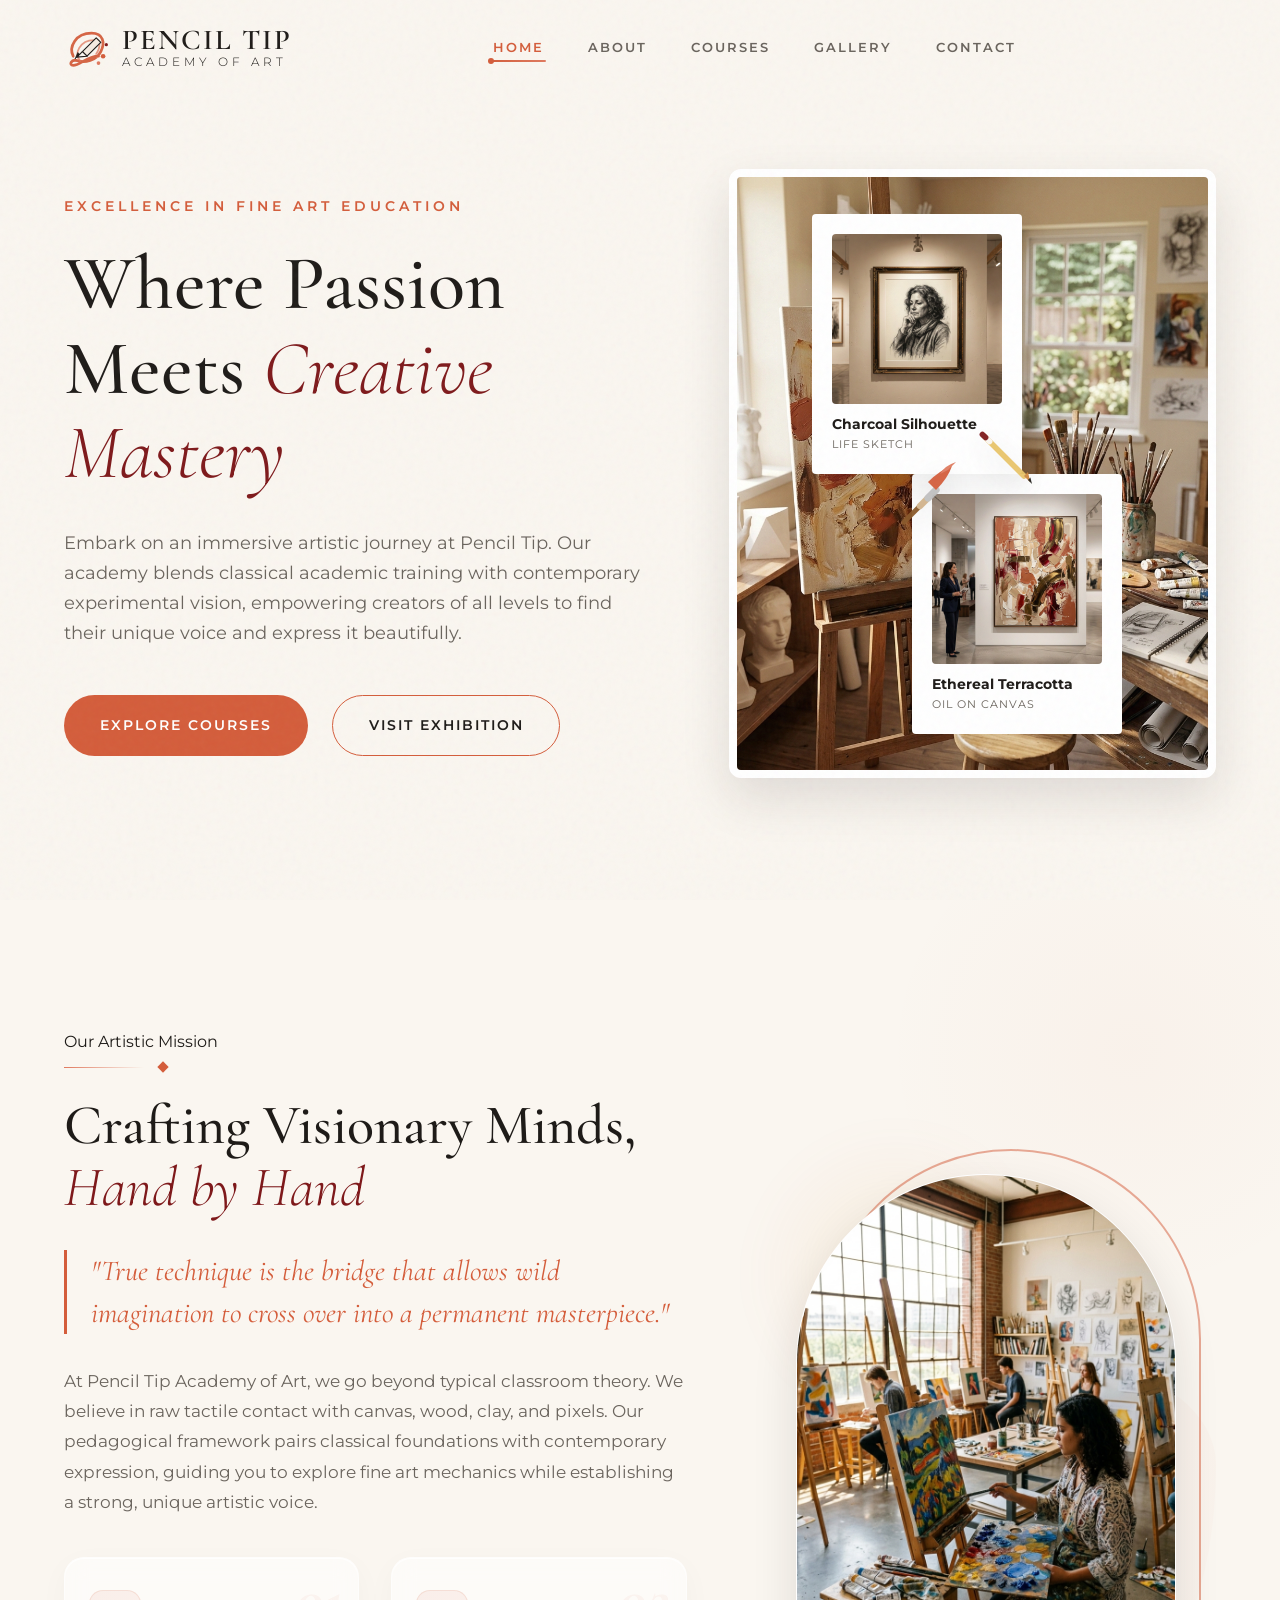
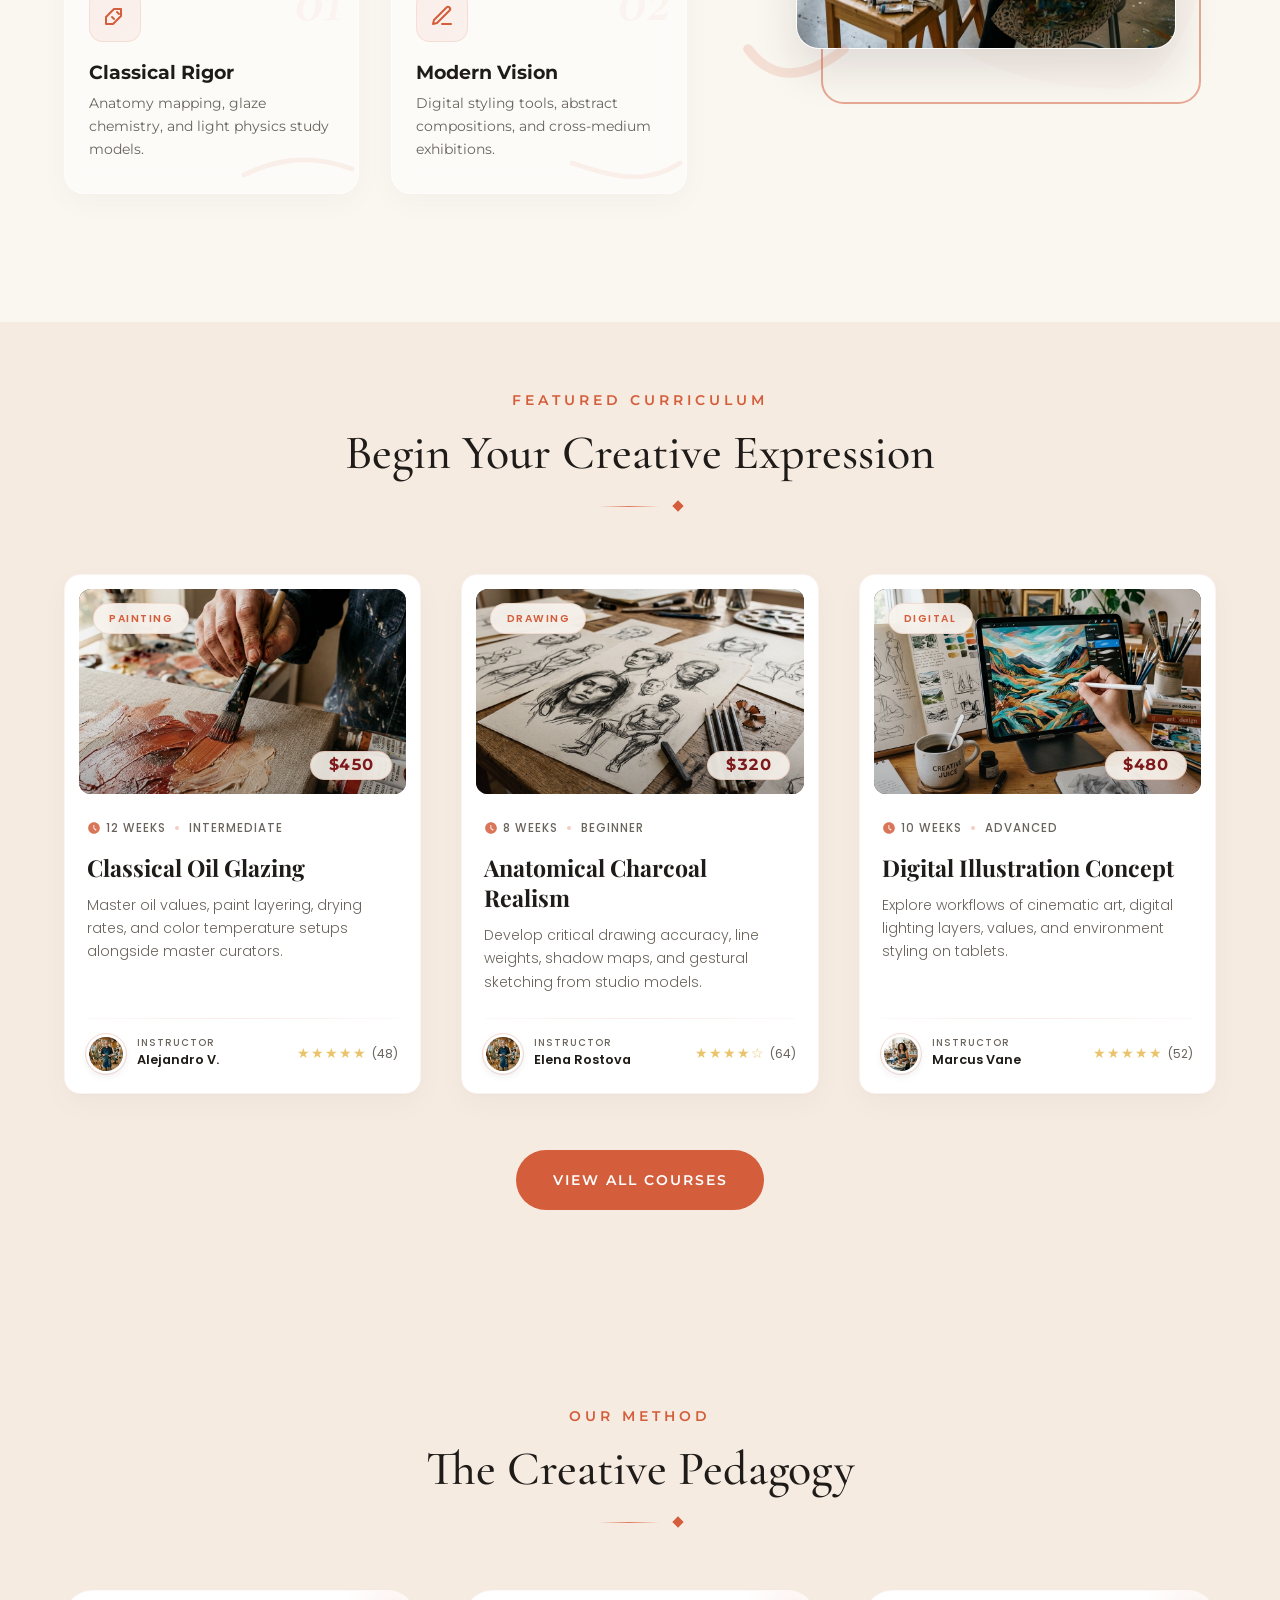
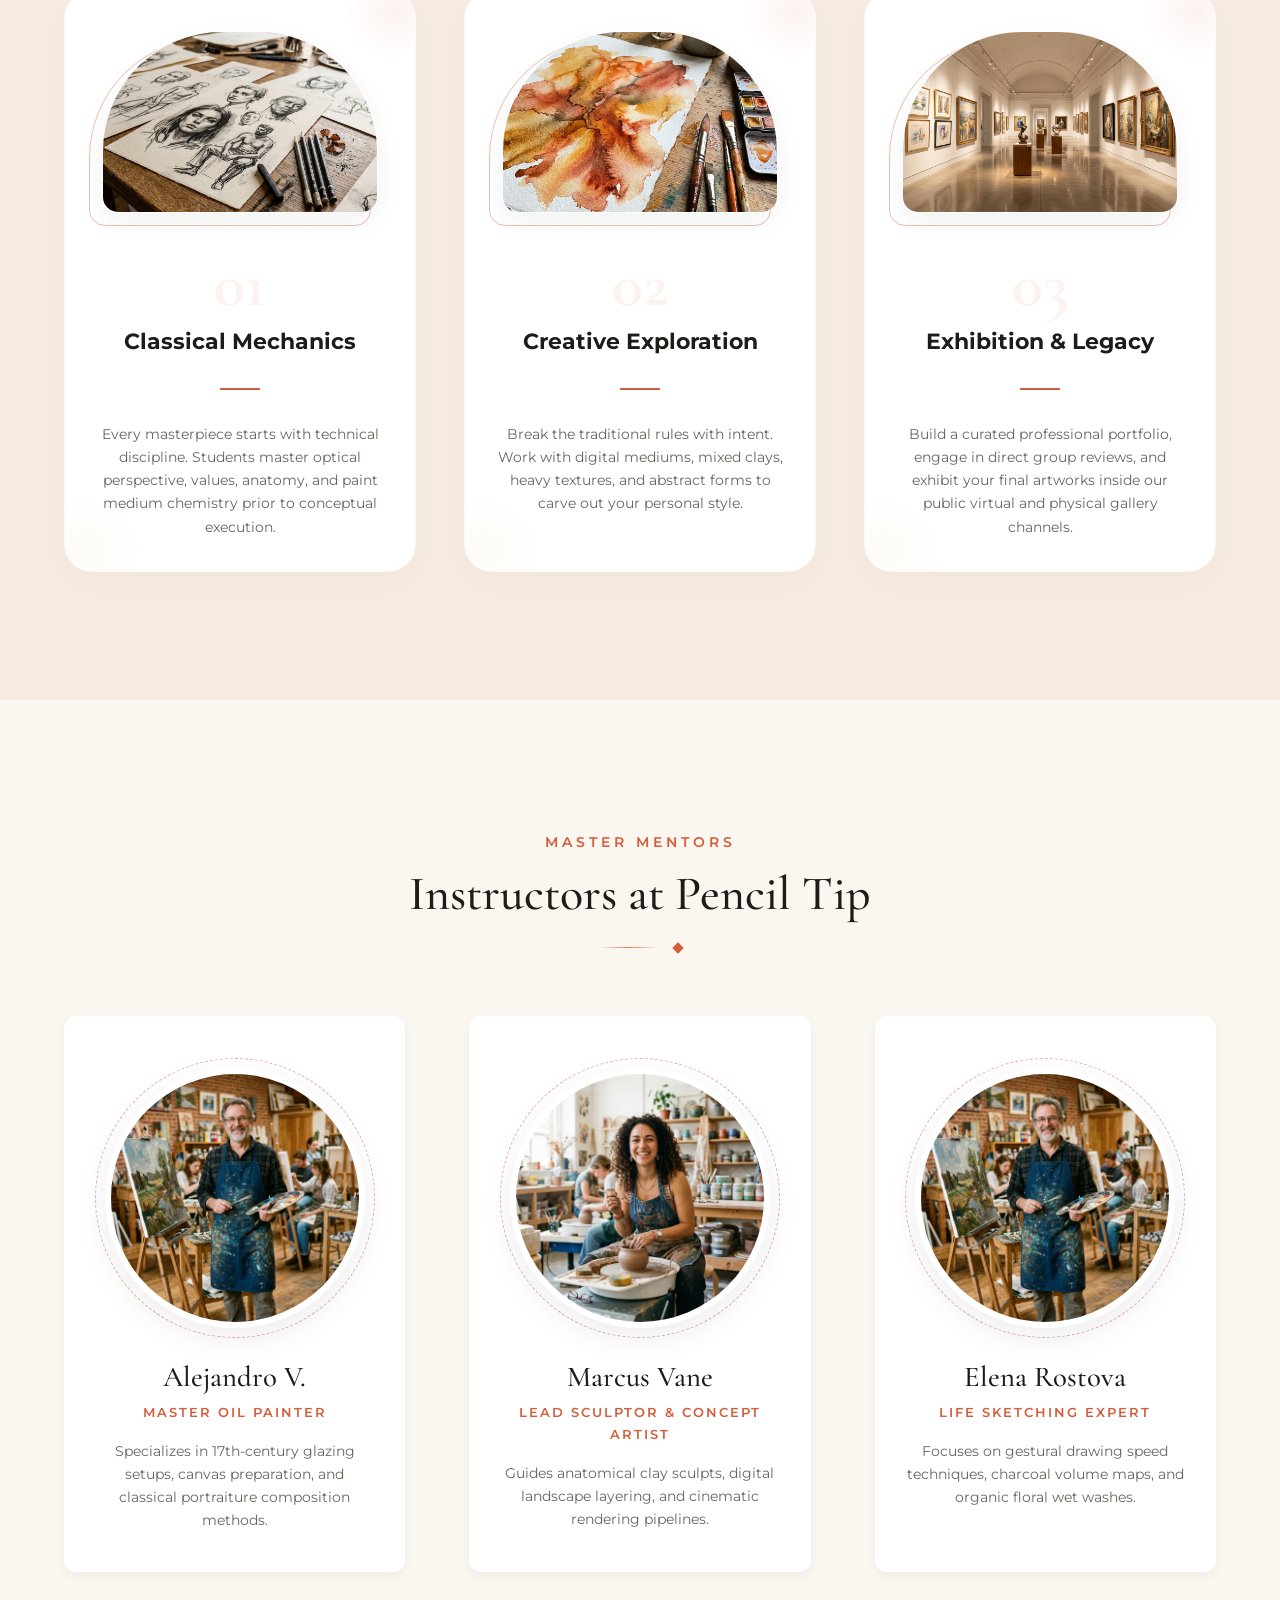
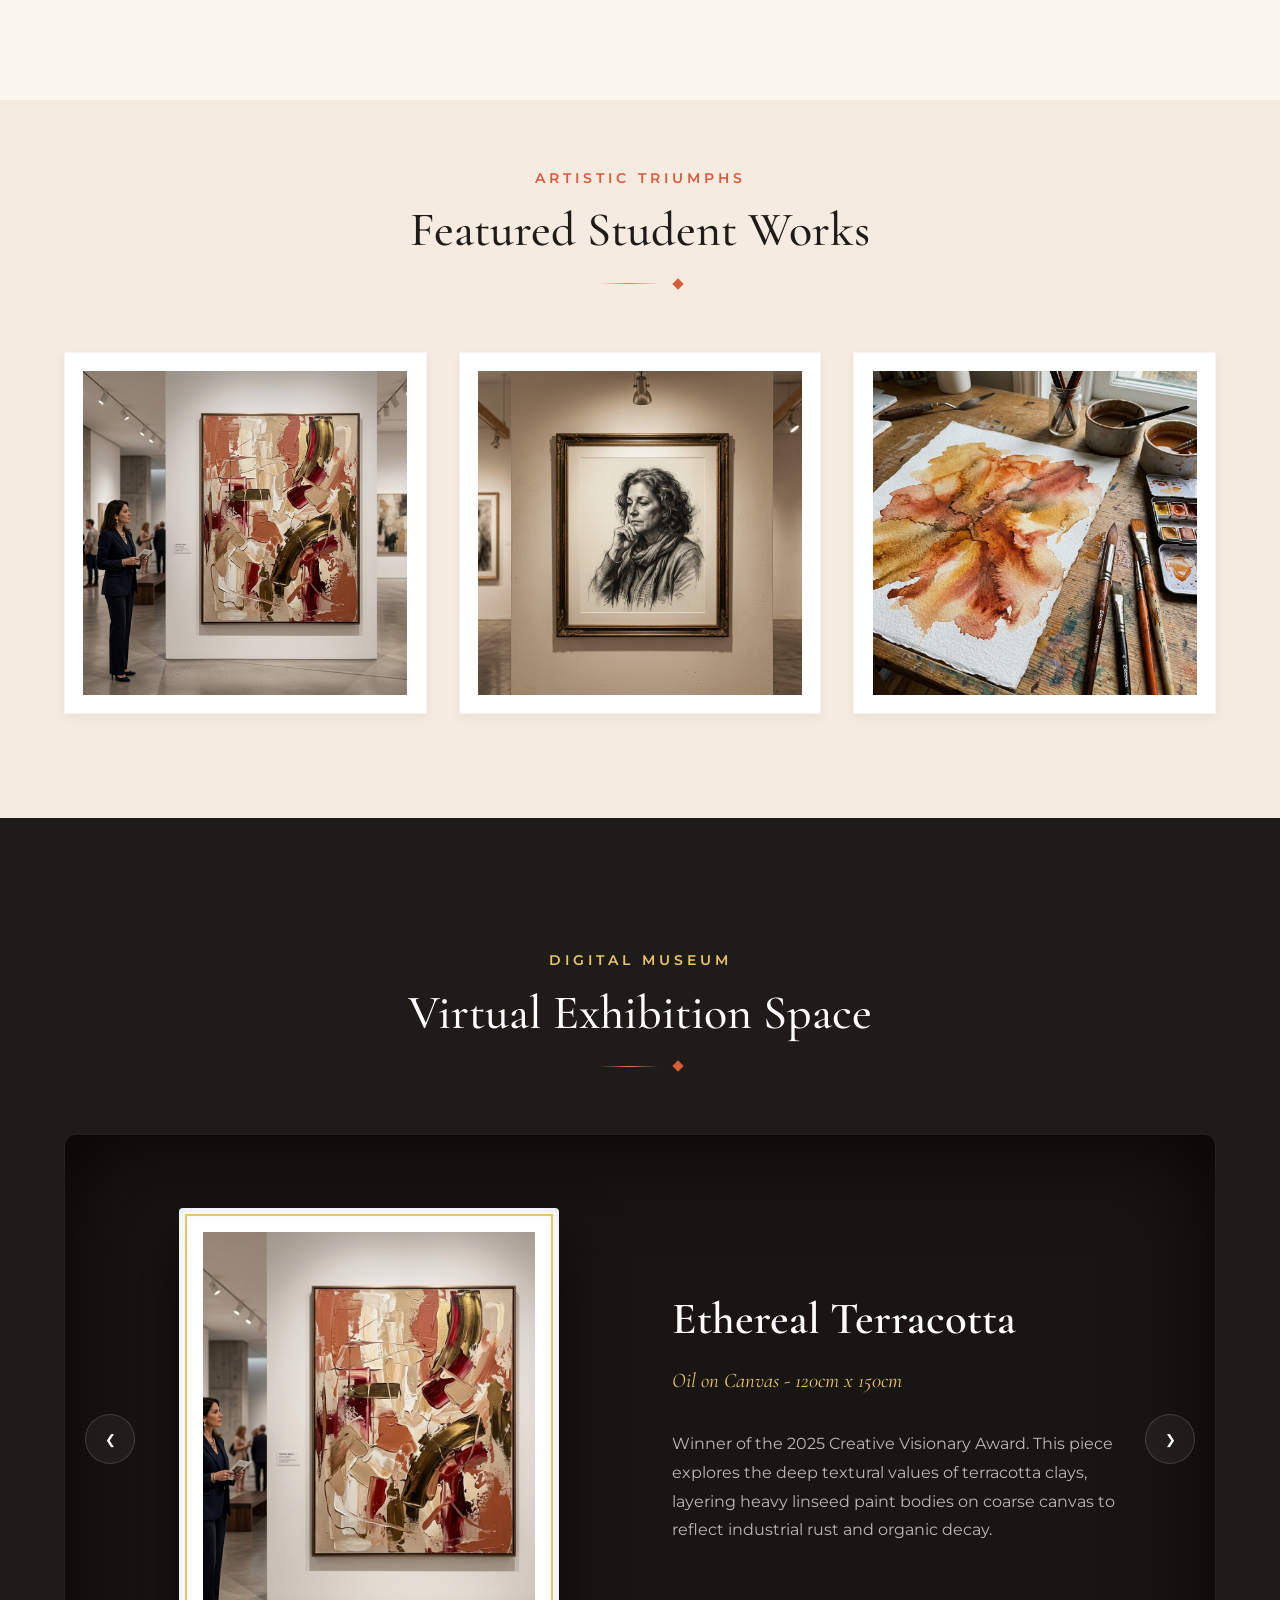
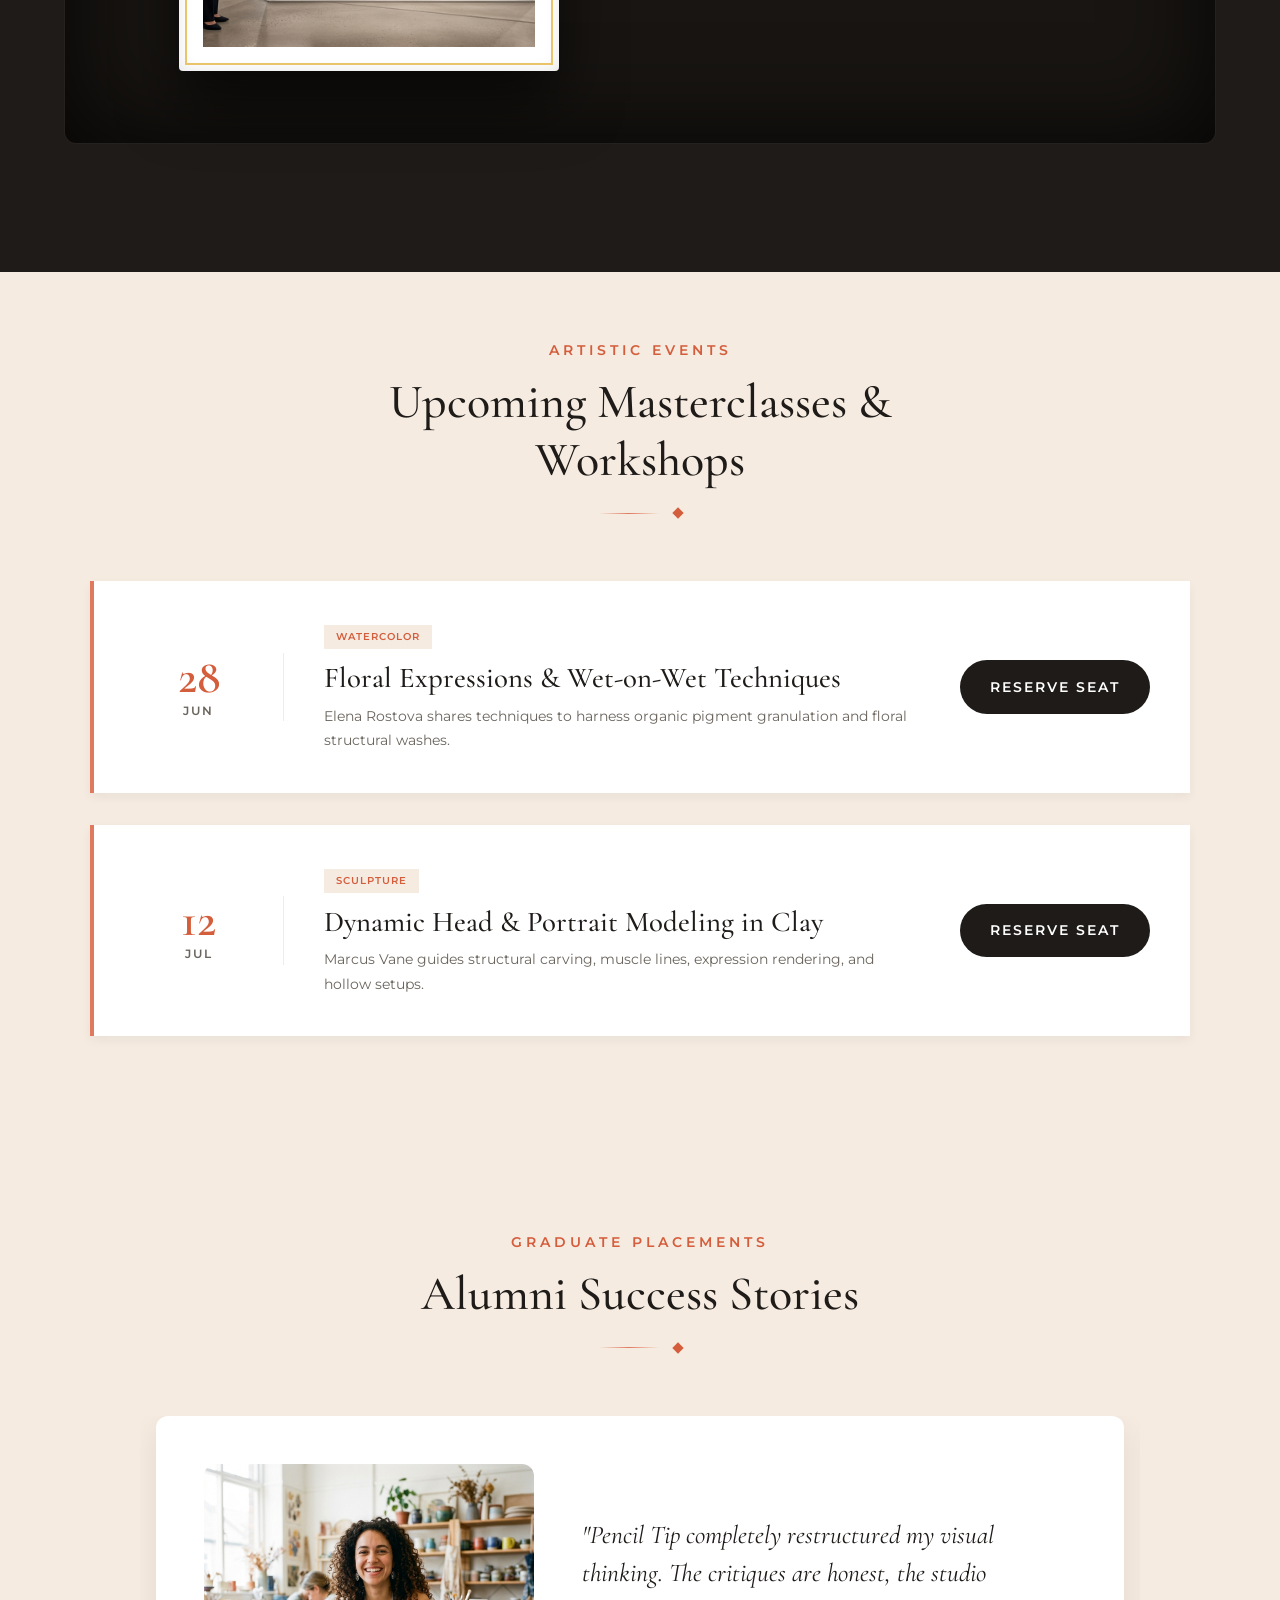
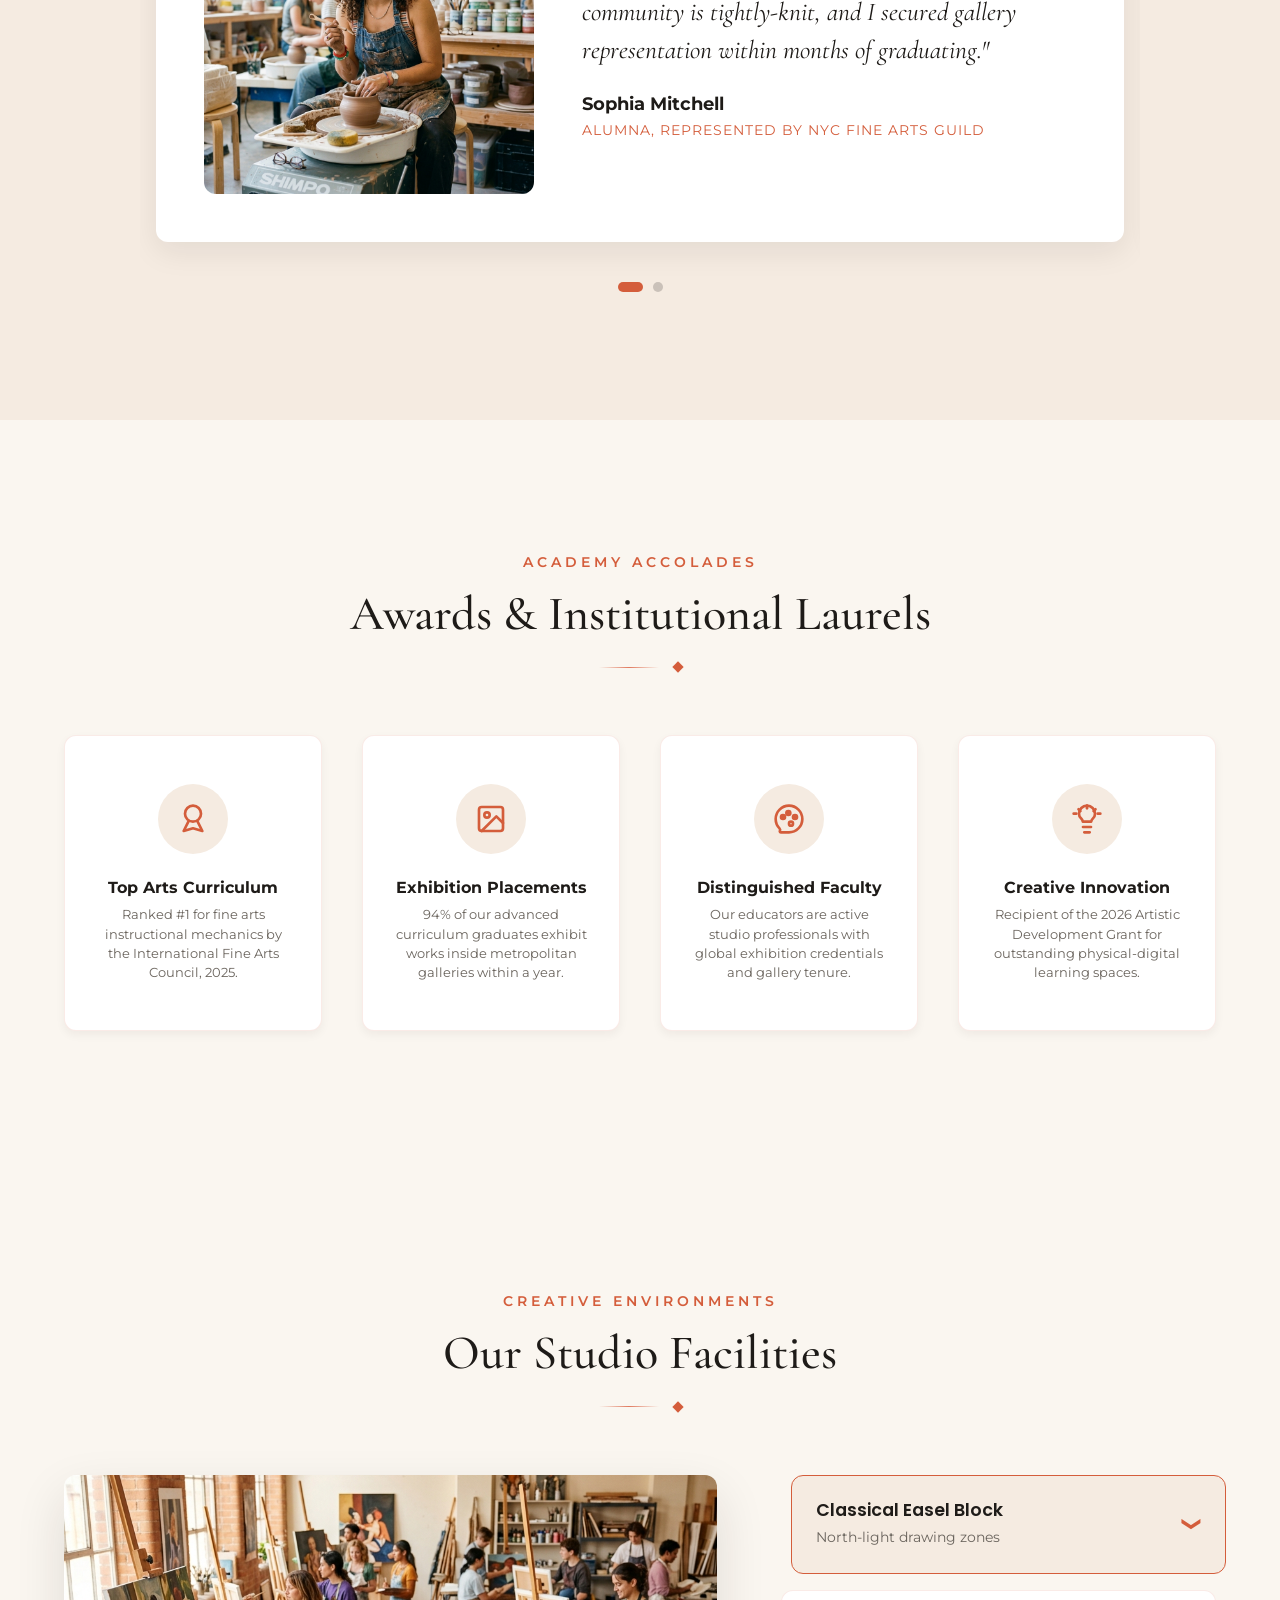
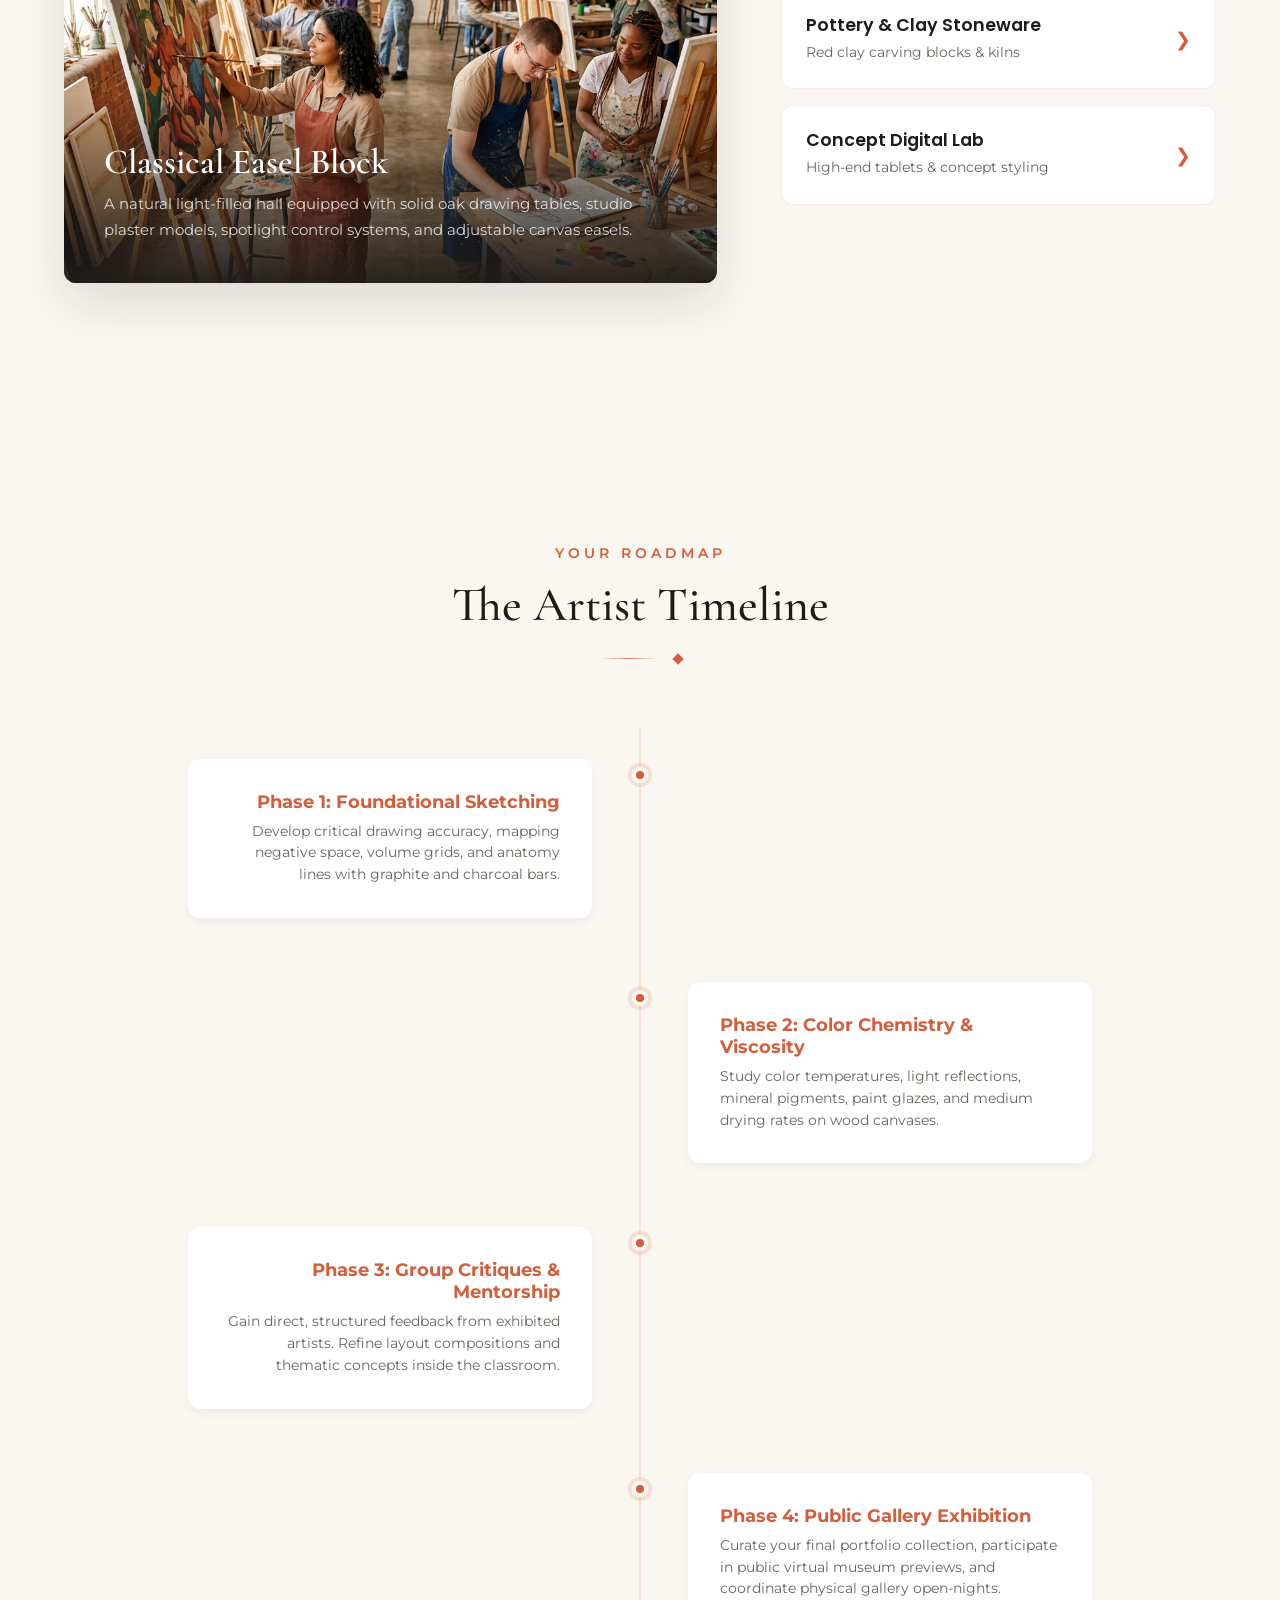
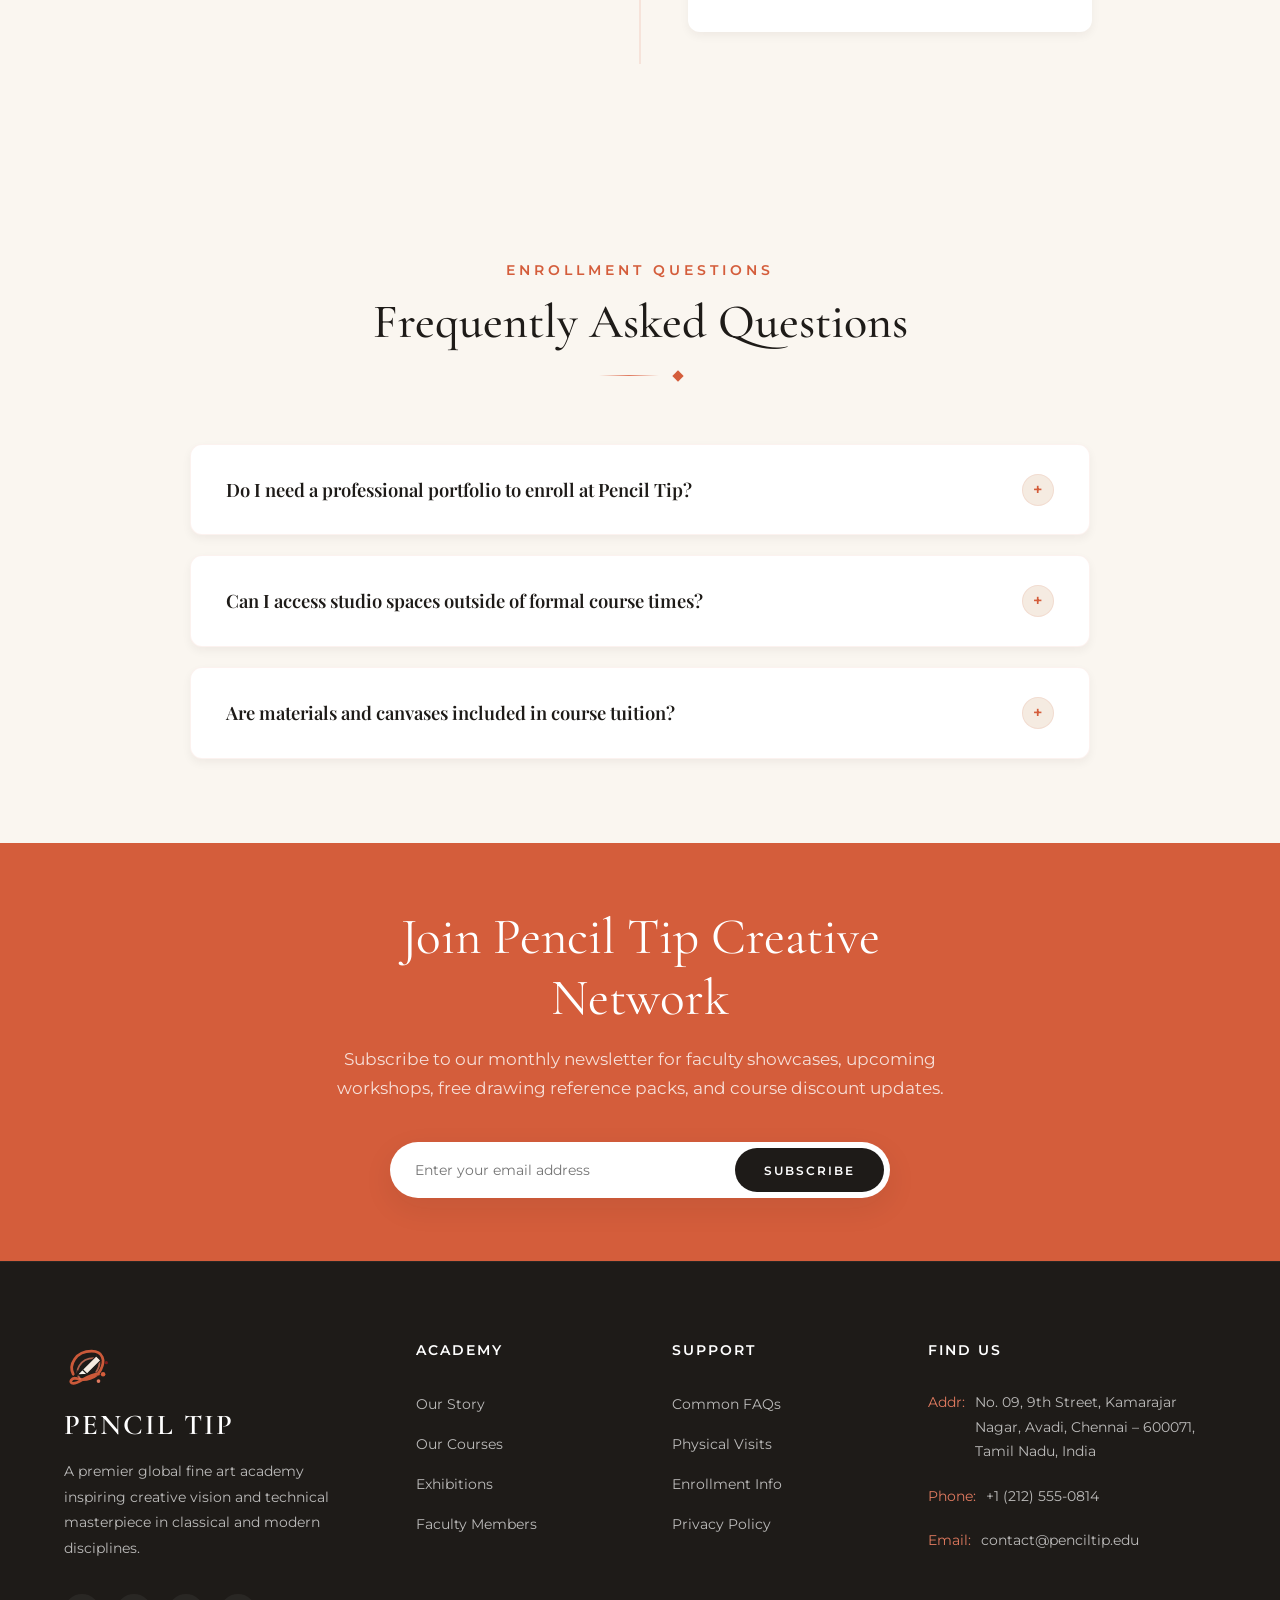
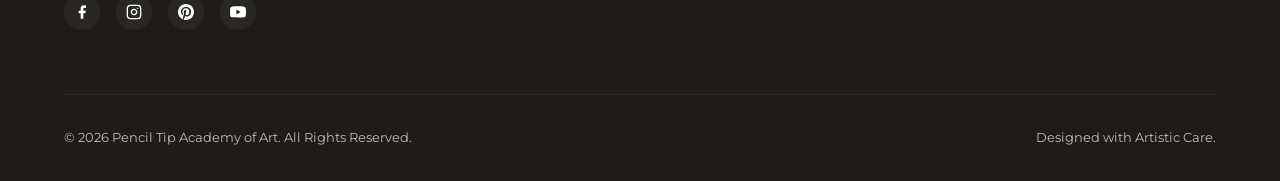
==== commit f9df1e5d: "Final Commit" ====
--- a/index.html
+++ b/index.html
@@ -735,9 +735,10 @@
       <!-- Award 1 -->
       <div class="award-card reveal">
         <div class="award-icon-wrap">
-          <svg width="32" height="32" viewBox="0 0 24 24" fill="currentColor">
-            <path
-              d="M12 2C6.48 2 2 6.48 2 12s4.48 10 10 10 10-4.48 10-10S17.52 2 12 2zm1 17h-2v-2h2v2zm0-4h-2V7h2v8z" />
+          <svg width="32" height="32" viewBox="0 0 24 24" fill="none" stroke="currentColor" stroke-width="2"
+            stroke-linecap="round" stroke-linejoin="round">
+            <circle cx="12" cy="8" r="6" />
+            <path d="M15.47 14L19 21l-7-2-7 2 3.53-7" />
           </svg>
         </div>
         <h4>Top Arts Curriculum</h4>
@@ -747,9 +748,11 @@
       <!-- Award 2 -->
       <div class="award-card reveal">
         <div class="award-icon-wrap">
-          <svg width="32" height="32" viewBox="0 0 24 24" fill="currentColor">
-            <path
-              d="M12 2C6.48 2 2 6.48 2 12s4.48 10 10 10 10-4.48 10-10S17.52 2 12 2zm1 17h-2v-2h2v2zm0-4h-2V7h2v8z" />
+          <svg width="32" height="32" viewBox="0 0 24 24" fill="none" stroke="currentColor" stroke-width="2"
+            stroke-linecap="round" stroke-linejoin="round">
+            <rect x="3" y="3" width="18" height="18" rx="2" ry="2" />
+            <path d="M21 15l-5-5L5 21" />
+            <circle cx="9" cy="9" r="2" />
           </svg>
         </div>
         <h4>Exhibition Placements</h4>
@@ -759,9 +762,14 @@
       <!-- Award 3 -->
       <div class="award-card reveal">
         <div class="award-icon-wrap">
-          <svg width="32" height="32" viewBox="0 0 24 24" fill="currentColor">
+          <svg width="32" height="32" viewBox="0 0 24 24" fill="none" stroke="currentColor" stroke-width="2"
+            stroke-linecap="round" stroke-linejoin="round">
             <path
-              d="M12 2C6.48 2 2 6.48 2 12s4.48 10 10 10 10-4.48 10-10S17.52 2 12 2zm1 17h-2v-2h2v2zm0-4h-2V7h2v8z" />
+              d="M12 22C17.5228 22 22 17.5228 22 12C22 6.47715 17.5228 2 12 2C6.47715 2 2 6.47715 2 12C2 14.7255 3.09032 17.1962 4.85857 19C5.35848 19.508 5.48512 20.2661 5.17647 20.9176C4.85042 21.6058 5.43781 22.0003 6 22H12Z" />
+            <circle cx="7.5" cy="10.5" r="1.5" fill="currentColor" />
+            <circle cx="11.5" cy="7.5" r="1.5" fill="currentColor" />
+            <circle cx="16.5" cy="10.5" r="1.5" fill="currentColor" />
+            <circle cx="13.5" cy="15.5" r="1.5" />
           </svg>
         </div>
         <h4>Distinguished Faculty</h4>
@@ -771,9 +779,17 @@
       <!-- Award 4 -->
       <div class="award-card reveal">
         <div class="award-icon-wrap">
-          <svg width="32" height="32" viewBox="0 0 24 24" fill="currentColor">
+          <svg width="32" height="32" viewBox="0 0 24 24" fill="none" stroke="currentColor" stroke-width="2"
+            stroke-linecap="round" stroke-linejoin="round">
+            <path d="M9 18h6" />
+            <path d="M10 22h4" />
             <path
-              d="M12 2C6.48 2 2 6.48 2 12s4.48 10 10 10 10-4.48 10-10S17.52 2 12 2zm1 17h-2v-2h2v2zm0-4h-2V7h2v8z" />
+              d="M15.09 14c.18-.98.65-1.74 1.41-2.5 1.01-.97 1.5-2.23 1.5-3.5A6 6 0 0 0 6 8c0 1.27.49 2.53 1.5 3.5.76.76 1.23 1.52 1.41 2.5h6.18z" />
+            <path d="M12 2v2" />
+            <path d="M20 8h2" />
+            <path d="M2 8h2" />
+            <path d="M18.36 4.64l-1.42 1.42" />
+            <path d="M5.64 4.64l1.42 1.42" />
           </svg>
         </div>
         <h4>Creative Innovation</h4>
